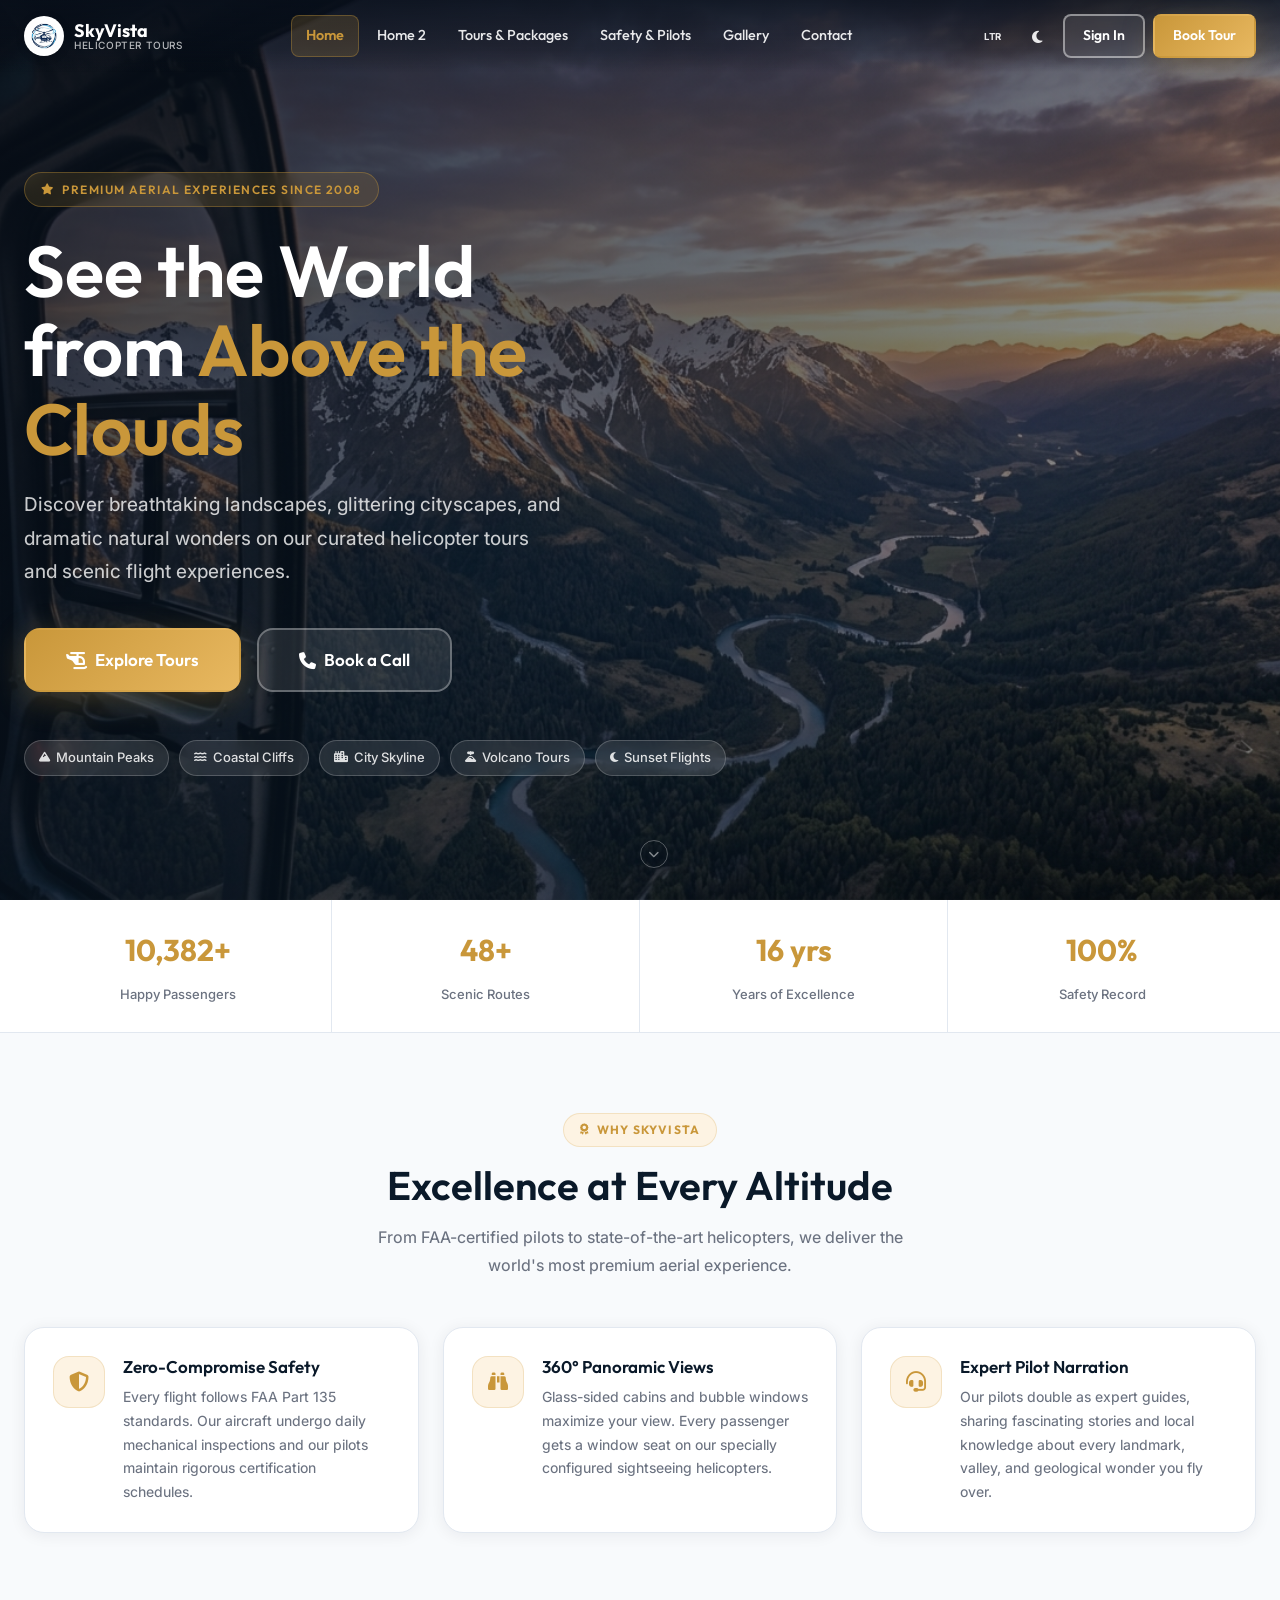
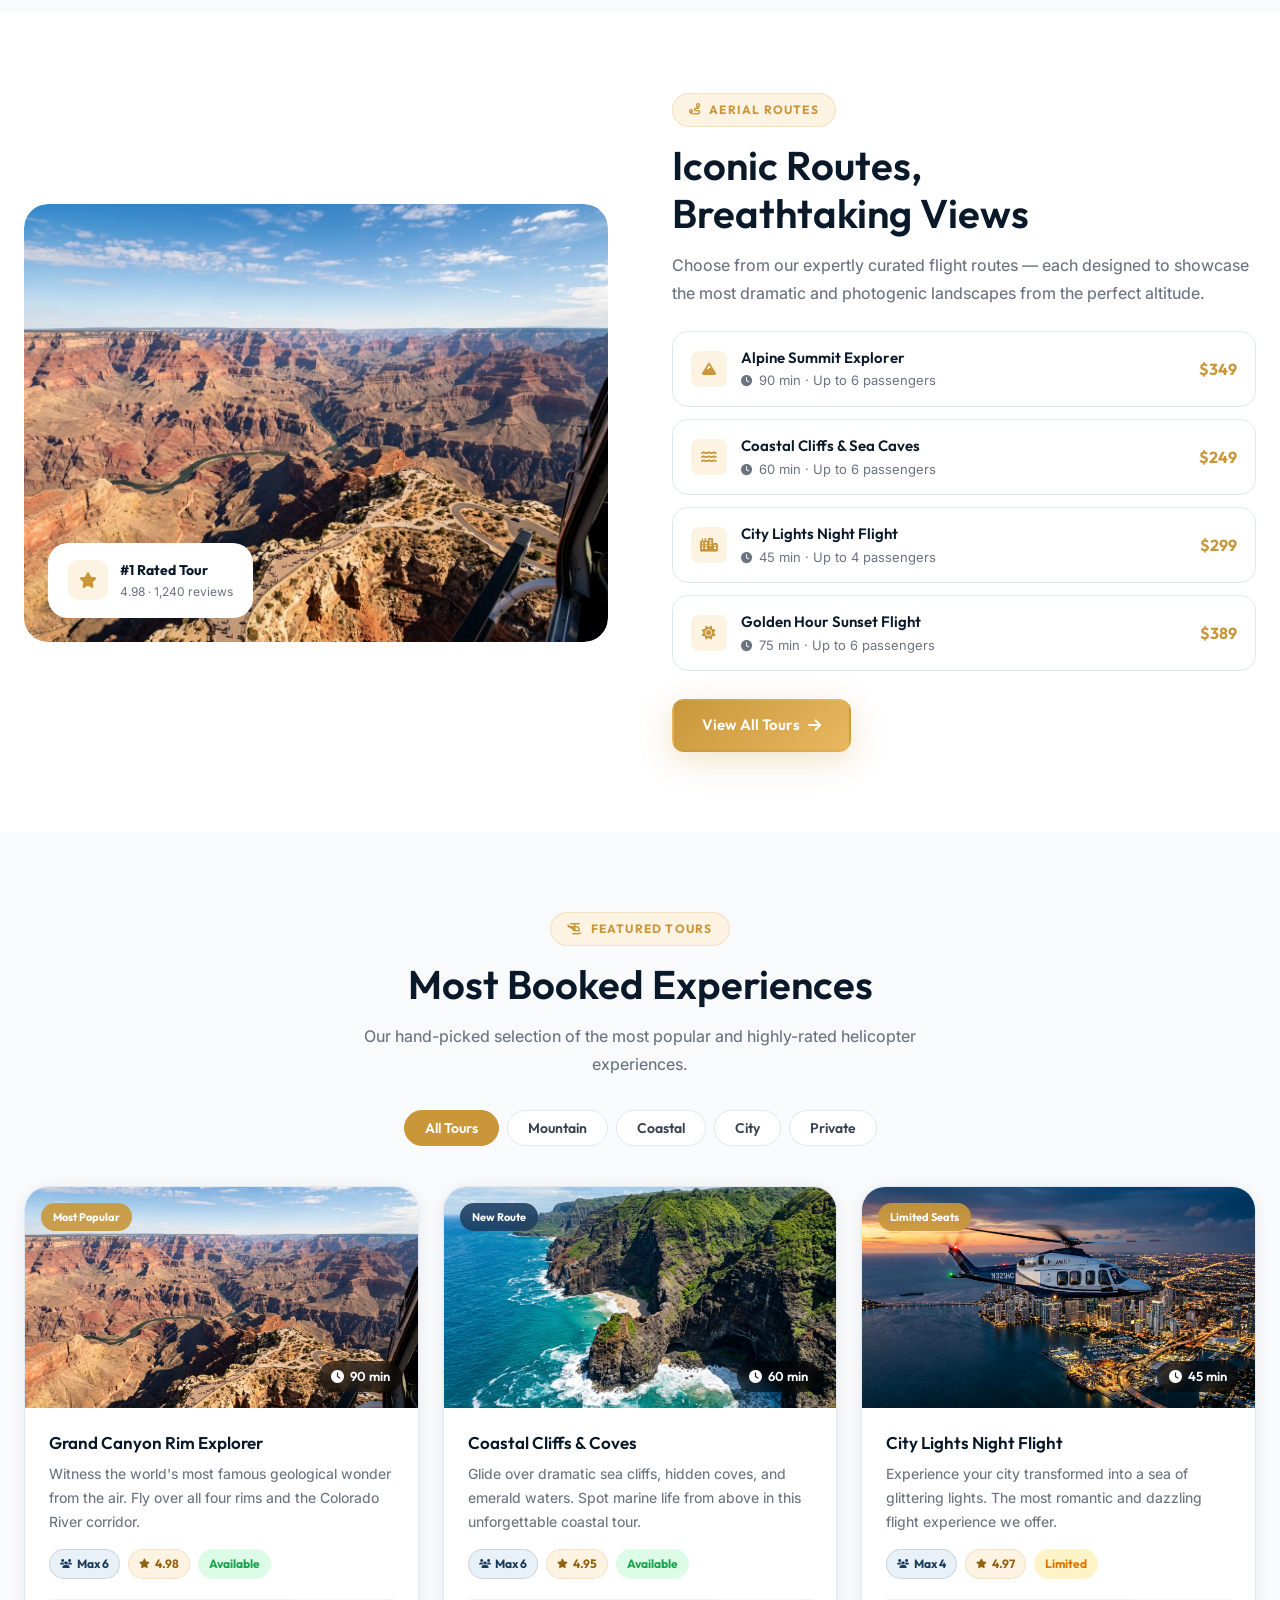
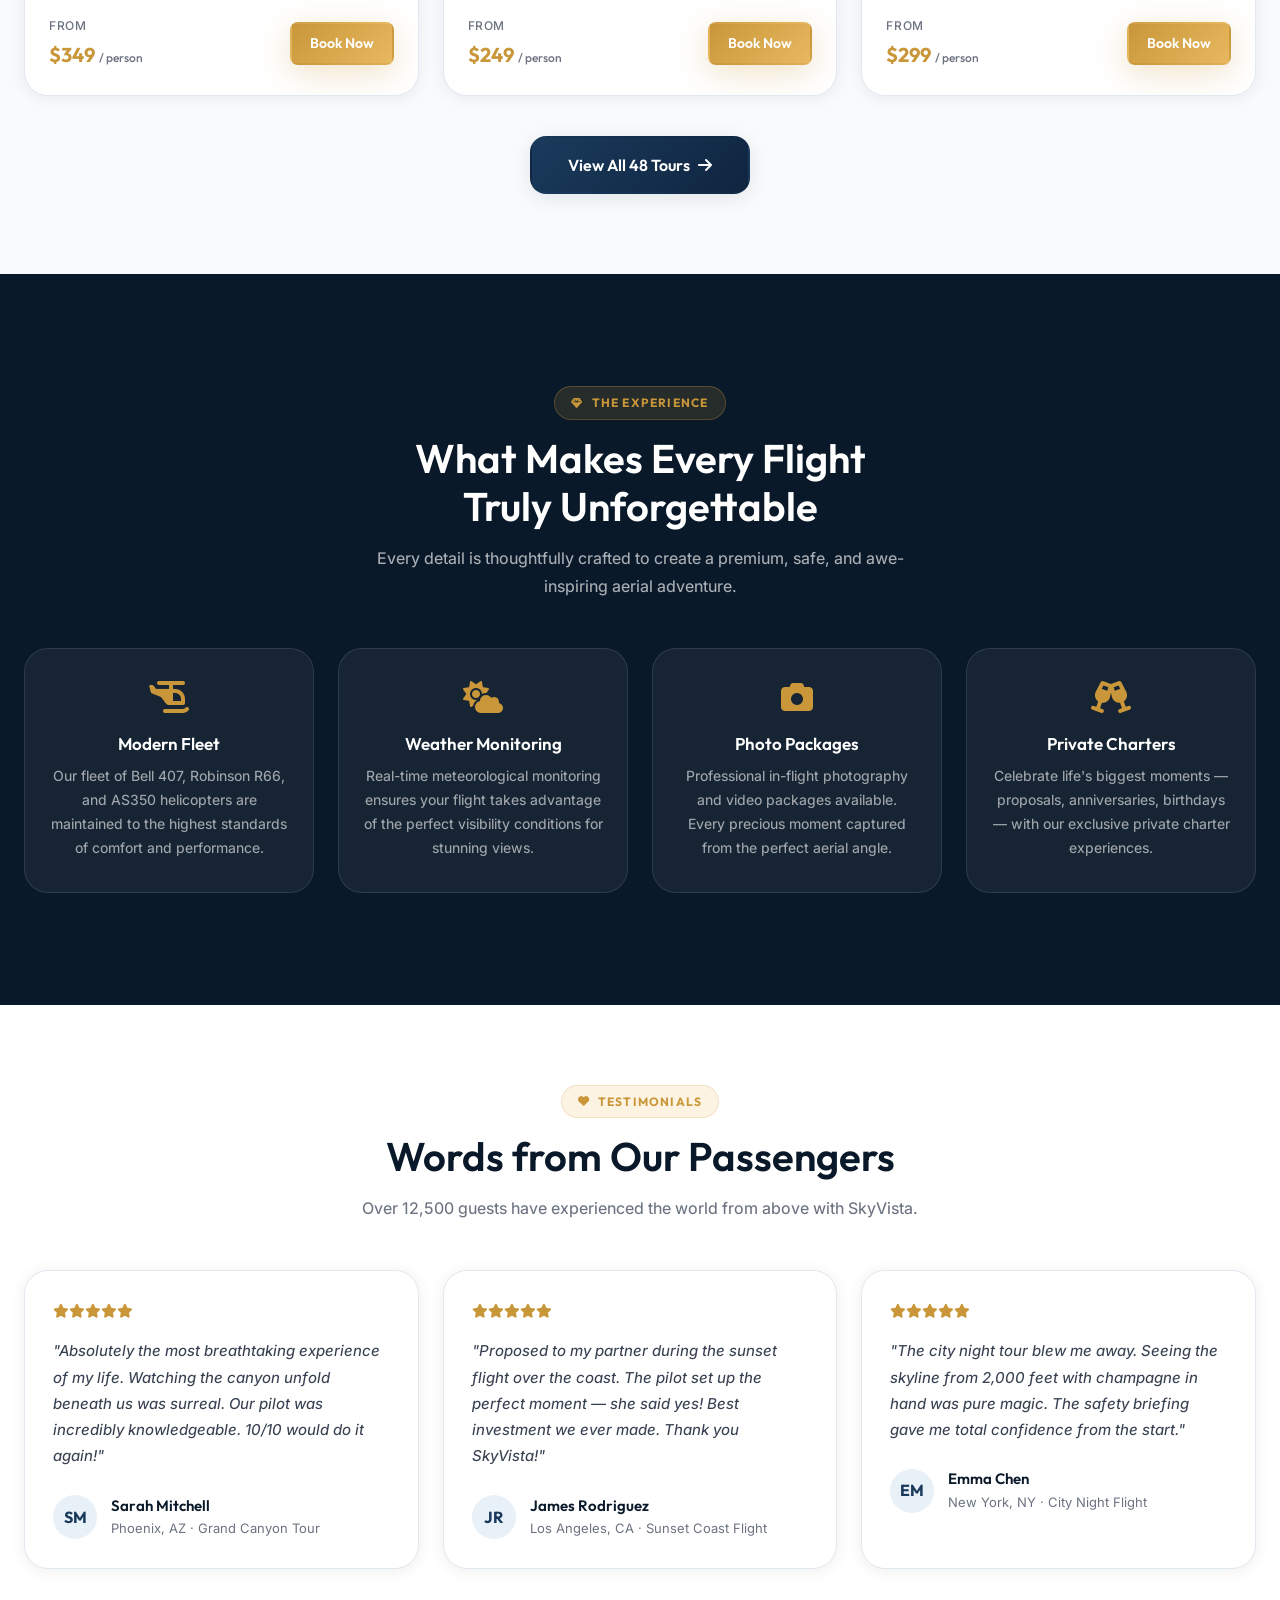
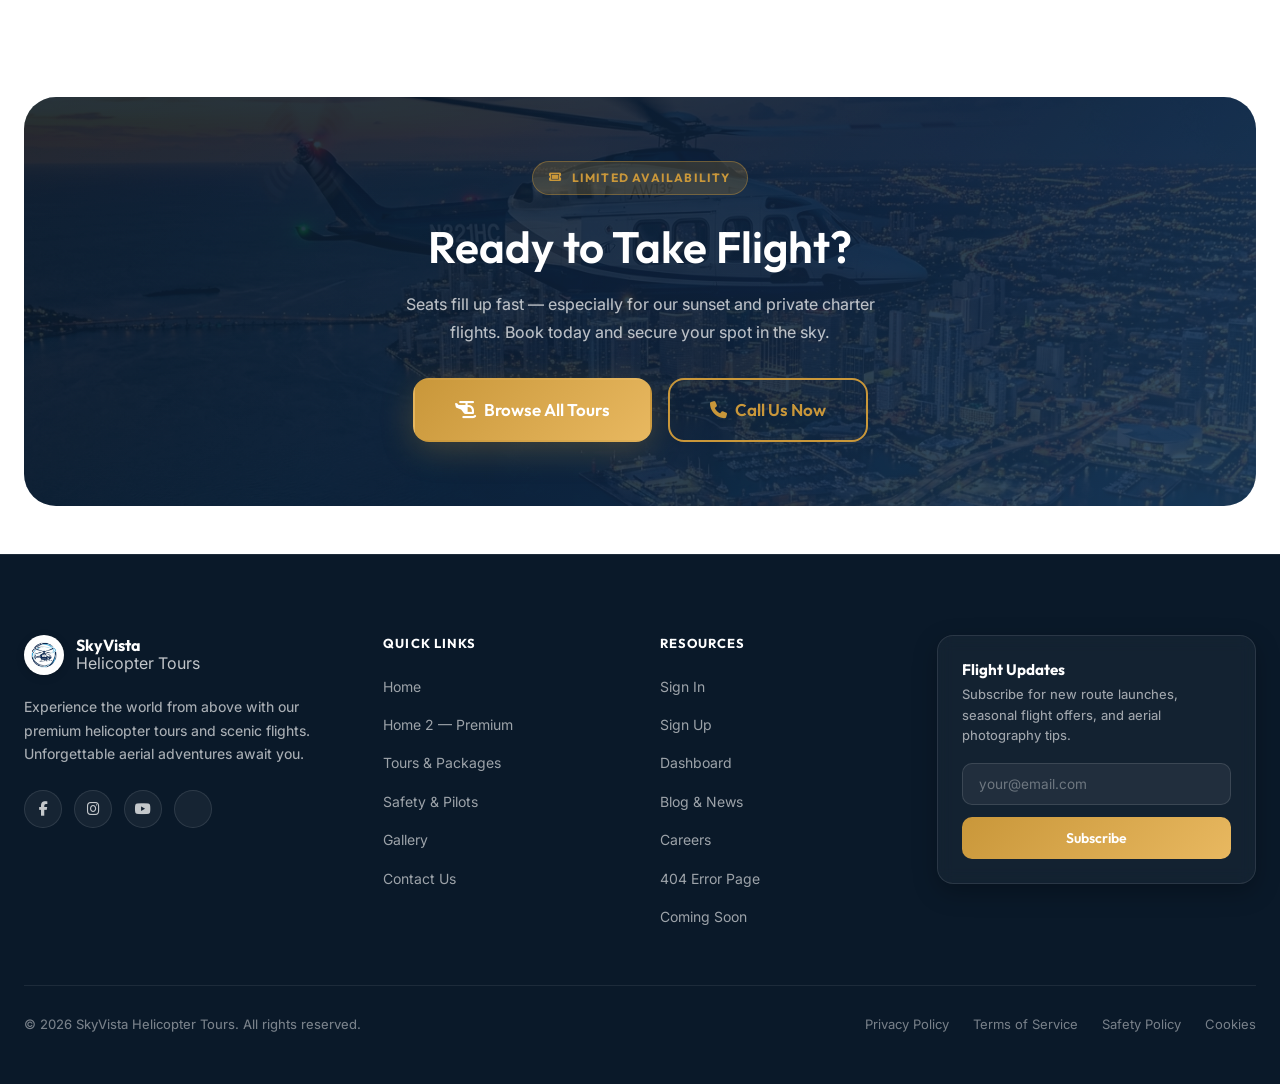
==== index.html @ 35e26dfd "first commit" ====
<!DOCTYPE html>
<html lang="en" id="root-html">
<head>
    <meta charset="UTF-8">
    <meta name="viewport" content="width=device-width, initial-scale=1.0">
    <meta name="description" content="SkyVista — Premium helicopter tours & scenic flights. Discover breathtaking aerial views of mountains, coastlines, cities, and more. Book your unforgettable flight today.">
    <title>SkyVista | Helicopter Tours & Scenic Flights</title>
    <link rel="icon" type="image/svg+xml" href="favicon.svg">
    <link rel="stylesheet" href="https://cdnjs.cloudflare.com/ajax/libs/font-awesome/6.5.1/css/all.min.css">
    <link rel="stylesheet" href="style.css">
    <style>
        /* ── INDEX-SPECIFIC STYLES ── */
        /* Hero */
        .hero-home {
            min-height: 100vh;
            position: relative;
            display: flex;
            align-items: center;
            overflow: hidden;
            padding: calc(var(--navbar-height) + 1.5rem) 0 3rem;
            box-sizing: border-box;
        }
        .hero-home .hero-bg {
            position: absolute; inset: 0;
            width: 100%; height: 100%;
            object-fit: cover; object-position: center;
        }
        .hero-home .hero-overlay {
            position: absolute; inset: 0;
            background: linear-gradient(125deg, rgba(8,15,26,0.82) 0%, rgba(10,25,41,0.6) 50%, rgba(8,15,26,0.35) 100%);
        }
        .hero-home-content {
            position: relative; z-index: 2;
            padding: 0 1.5rem;
            width: 100%;
            max-width: var(--container-max);
            margin: 0 auto;
        }
        .hero-badge {
            display: inline-flex; align-items: center; gap: 0.5rem;
            font-family: var(--font-heading); font-size: 0.75rem; font-weight: 600;
            text-transform: uppercase; letter-spacing: 0.12em;
            color: var(--secondary); padding: 0.4rem 1rem;
            background: rgba(201,151,58,0.15);
            border: 1px solid rgba(201,151,58,0.35);
            border-radius: var(--radius-full); margin-bottom: 1.5rem;
            backdrop-filter: blur(8px);
            animation: fadeInUp 0.7s ease both;
        }
        .hero-title {
            font-family: var(--font-heading); font-weight: 600;
            font-size: clamp(2.5rem, 6vw, 4.5rem);
            color: #fff; line-height: 1.1; margin-bottom: 1.25rem;
            max-width: 700px;
            animation: fadeInUp 0.7s 0.15s ease both;
        }
        .hero-title span { color: var(--secondary); }
        .hero-subtitle {
            font-size: clamp(1rem, 2vw, 1.1875rem);
            color: rgba(255,255,255,0.78); max-width: 540px;
            line-height: 1.75; margin-bottom: 2.5rem; font-weight: 450;
            animation: fadeInUp 0.7s 0.28s ease both;
        }
        .hero-ctas {
            display: flex; gap: 1rem; flex-wrap: wrap; margin-bottom: 3rem;
            animation: fadeInUp 0.7s 0.4s ease both;
        }
        .hero-routes {
            display: flex; flex-wrap: wrap; gap: 0.625rem;
            animation: fadeInUp 0.7s 0.52s ease both;
        }
        .hero-route-chip {
            display: inline-flex; align-items: center; gap: 0.375rem;
            font-size: 0.8125rem; font-weight: 500; padding: 0.375rem 0.875rem;
            border-radius: var(--radius-full);
            background: rgba(255,255,255,0.1);
            border: 1px solid rgba(255,255,255,0.2);
            color: rgba(255,255,255,0.85);
            backdrop-filter: blur(8px);
            transition: var(--transition-fast);
        }
        .hero-route-chip:hover { background: rgba(201,151,58,0.25); border-color: var(--secondary); color: #fff; }
        .hero-scroll-hint {
            position: absolute; bottom: 2rem; left: 50%;
            transform: translateX(-50%); z-index: 2;
            display: flex; flex-direction: column; align-items: center; gap: 0.5rem;
            color: rgba(255,255,255,0.5); font-size: 0.75rem; letter-spacing: 0.08em;
            text-transform: uppercase; animation: fadeInUp 1s 1s ease both;
        }
        .scroll-arrow {
            width: 28px; height: 28px; border: 1.5px solid rgba(255,255,255,0.3);
            border-radius: 50%; display: flex; align-items: center; justify-content: center;
            font-size: 0.6875rem; animation: float 2.5s ease-in-out infinite;
        }

        /* Stats strip below hero */
        .stats-strip {
            background: var(--bg-card); border-bottom: 1px solid var(--border-default);
            box-shadow: var(--shadow-md);
        }
        .stats-strip-inner {
            display: grid; grid-template-columns: repeat(4, 1fr);
            max-width: var(--container-max); margin: 0 auto; padding: 0 1.5rem;
        }
        .stat-strip-item {
            padding: 1.625rem 1.5rem; text-align: center;
            border-right: 1px solid var(--border-default);
        }
        .stat-strip-item:last-child { border-right: none; }
        .stat-strip-val {
            font-family: var(--font-heading); font-size: 1.875rem; font-weight: 700;
            color: var(--secondary); display: block; margin-bottom: 0.25rem;
        }
        .stat-strip-lbl { font-size: 0.8125rem; color: var(--text-muted); font-weight: 500; }

        /* Feature strip */
        .features-strip {
            display: grid; grid-template-columns: repeat(3, 1fr);
            gap: 1.5rem; margin-top: 2rem;
        }
        .feature-strip-card {
            background: var(--bg-card); border: 1px solid var(--border-default);
            border-radius: var(--radius-xl); padding: 1.75rem;
            display: flex; gap: 1.125rem; align-items: flex-start;
            transition: var(--transition-smooth); box-shadow: var(--shadow-card);
        }
        .feature-strip-card:hover { box-shadow: var(--shadow-card-hover); transform: translateY(-3px); border-color: transparent; }

        /* Routes highlight section (split layout) */
        .route-highlight {
            display: grid; grid-template-columns: 1fr 1fr; gap: 4rem; align-items: center;
        }
        .route-highlight-img {
            position: relative; border-radius: var(--radius-2xl); overflow: hidden;
        }
        .route-highlight-img img {
            width: 100%; aspect-ratio: 4/3; object-fit: cover;
            border-radius: var(--radius-2xl);
        }
        .route-highlight-badge {
            position: absolute; bottom: 1.5rem; left: 1.5rem;
            background: var(--bg-card); border-radius: var(--radius-xl);
            padding: 1rem 1.25rem; box-shadow: var(--shadow-lg);
            display: flex; align-items: center; gap: 0.75rem;
        }
        .route-list { display: flex; flex-direction: column; gap: 0.75rem; margin-top: 1.5rem; }
        .route-item {
            display: flex; align-items: center; gap: 0.875rem;
            padding: 0.875rem 1.125rem; border-radius: var(--radius-lg);
            background: var(--bg-card); border: 1px solid var(--border-default);
            transition: var(--transition-fast); cursor: pointer;
        }
        .route-item:hover { border-color: var(--secondary); background: var(--secondary-light); }
        .dark .route-item:hover { background: rgba(232,184,96,0.08); }
        .route-item-icon {
            width: 36px; height: 36px; border-radius: var(--radius-sm);
            background: var(--secondary-light); color: var(--secondary);
            display: flex; align-items: center; justify-content: center; font-size: 0.875rem;
            flex-shrink: 0;
        }
        .dark .route-item-icon { background: rgba(232,184,96,0.12); }
        .route-item-info { flex: 1; }
        .route-item-name { font-family: var(--font-heading); font-size: 0.9375rem; font-weight: 600; color: var(--text-heading); }
        .route-item-dur { font-size: 0.8125rem; color: var(--text-muted); }
        .route-item-price { font-family: var(--font-heading); font-weight: 700; color: var(--secondary); font-size: 1rem; }

        /* Experience section (dark bg) */
        .section-dark {
            background: var(--primary-dark); color: #fff;
        }
        .dark .section-dark { background: #050C16; }
        .experience-grid {
            display: grid; grid-template-columns: repeat(4, 1fr); gap: 1.5rem; margin-top: 3rem;
        }
        .exp-card {
            background: rgba(255,255,255,0.05); border: 1px solid rgba(255,255,255,0.1);
            border-radius: var(--radius-2xl); padding: 2rem 1.5rem; text-align: center;
            transition: var(--transition-smooth);
        }
        .exp-card:hover { background: rgba(201,151,58,0.12); border-color: rgba(201,151,58,0.3); transform: translateY(-4px); }
        .exp-icon { font-size: 2rem; color: var(--secondary); margin-bottom: 1.25rem; display: block; }
        .exp-title { font-family: var(--font-heading); font-size: 1.0625rem; font-weight: 600; color: #fff; margin-bottom: 0.625rem; }
        .exp-text { font-size: 0.875rem; color: rgba(255,255,255,0.6); line-height: 1.7; }

        /* Testimonial section */
        .testimonial-grid { display: grid; grid-template-columns: repeat(3, 1fr); gap: 1.5rem; }
        .testimonial-card {
            background: var(--bg-card); border: 1px solid var(--border-default);
            border-radius: var(--radius-2xl); padding: 1.75rem;
            box-shadow: var(--shadow-card); transition: var(--transition-smooth);
        }
        .testimonial-card:hover { box-shadow: var(--shadow-card-hover); transform: translateY(-3px); }
        .testimonial-stars { color: var(--secondary); font-size: 0.875rem; margin-bottom: 1rem; }
        .testimonial-text {
            font-size: 0.9375rem; color: var(--text-body); line-height: 1.75;
            margin-bottom: 1.5rem; font-style: italic;
        }
        .testimonial-author { display: flex; align-items: center; gap: 0.875rem; }
        .testimonial-avatar {
            width: 44px; height: 44px; border-radius: 50%; object-fit: cover;
            background: var(--primary-light); flex-shrink: 0;
            display: flex; align-items: center; justify-content: center;
            font-family: var(--font-heading); font-size: 1rem; font-weight: 700; color: var(--primary);
        }
        .testimonial-name { font-family: var(--font-heading); font-size: 0.9375rem; font-weight: 600; color: var(--text-heading); }
        .testimonial-loc { font-size: 0.8125rem; color: var(--text-muted); }

        /* CTA Banner */
        .cta-banner {
            background: linear-gradient(135deg, var(--primary-dark) 0%, #0F2540 60%, #1A3A5C 100%);
            border-radius: var(--radius-3xl); padding: 4rem 3rem;
            text-align: center; position: relative; overflow: hidden;
        }
        .cta-banner::before {
            content: '';
            position: absolute; inset: 0;
            background: url("assets/images/helicopter-city.jpg") center/cover no-repeat;
            opacity: 0.12;
        }
        .cta-banner-content { position: relative; z-index: 1; }
        .cta-banner h2 { font-family: var(--font-heading); font-size: clamp(1.75rem, 4vw, 2.75rem); font-weight: 600; color: #fff; margin-bottom: 1rem; }
        .cta-banner p { color: rgba(255,255,255,0.7); font-size: 1rem; max-width: 520px; margin: 0 auto 2rem; line-height: 1.75; }
        .cta-banner-btns { display: flex; gap: 1rem; justify-content: center; flex-wrap: wrap; }

        /* Filter tabs */
        .filter-tabs { display: flex; gap: 0.5rem; flex-wrap: wrap; justify-content: center; margin-bottom: 2.5rem; }
        .filter-tab {
            font-family: var(--font-heading); font-size: 0.875rem; font-weight: 600;
            padding: 0.5rem 1.25rem; border-radius: var(--radius-full);
            border: 1.5px solid var(--border-default); background: var(--bg-card);
            color: var(--text-body); cursor: pointer; transition: var(--transition-fast);
        }
        .filter-tab:hover { border-color: var(--secondary); color: var(--secondary); }
        .filter-tab.active { background: var(--secondary); border-color: var(--secondary); color: #fff; }

        /* Responsive */
        @media (max-width: 1024px) {
            .route-highlight { grid-template-columns: 1fr; gap: 2.5rem; }
            .features-strip { grid-template-columns: 1fr; }
            .experience-grid { grid-template-columns: repeat(2, 1fr); }
            .testimonial-grid { grid-template-columns: 1fr; }
            .stats-strip-inner { grid-template-columns: repeat(2, 1fr); }
            .stat-strip-item:nth-child(2) { border-right: none; }
        }
        @media (max-width: 768px) {
            .hero-ctas { flex-direction: column; align-items: flex-start; }
            .stats-strip-inner { grid-template-columns: repeat(2, 1fr); }
            .experience-grid { grid-template-columns: 1fr 1fr; }
            .cta-banner { padding: 2.5rem 1.5rem; border-radius: var(--radius-2xl); }
            .features-strip { grid-template-columns: 1fr; }
        }
        @media (max-width: 480px) {
            .stats-strip-inner { grid-template-columns: 1fr 1fr; }
            .experience-grid { grid-template-columns: 1fr; }
            .hero-routes { display: none; }
        }
    </style>
</head>
<body>

<!-- NAV -->
<div id="main-nav"></div>

<!-- ════════════════════════════════════════════
     HERO SECTION
════════════════════════════════════════════ -->
<section class="hero-home">
    <img src="assets/images/hero-aerial.jpg" alt="Aerial mountain view from helicopter" class="hero-bg">
    <div class="hero-overlay"></div>
    <div class="hero-home-content">
        <span class="hero-badge">
            <i class="fas fa-star" style="font-size:0.6875rem;"></i>
            Premium Aerial Experiences Since 2008
        </span>
        <h1 class="hero-title">
            See the World<br>from <span>Above the Clouds</span>
        </h1>
        <p class="hero-subtitle">
            Discover breathtaking landscapes, glittering cityscapes, and dramatic natural wonders on our curated helicopter tours and scenic flight experiences.
        </p>
        <div class="hero-ctas">
            <a href="tours.html" class="btn btn-primary btn-xl">
                <i class="fas fa-helicopter"></i> Explore Tours
            </a>
            <a href="contact.html" class="btn btn-ghost btn-xl">
                <i class="fas fa-phone"></i> Book a Call
            </a>
        </div>
        <div class="hero-routes">
            <a href="tours.html" class="hero-route-chip"><i class="fas fa-mountain" style="font-size:0.7rem;"></i> Mountain Peaks</a>
            <a href="tours.html" class="hero-route-chip"><i class="fas fa-water" style="font-size:0.7rem;"></i> Coastal Cliffs</a>
            <a href="tours.html" class="hero-route-chip"><i class="fas fa-city" style="font-size:0.7rem;"></i> City Skyline</a>
            <a href="tours.html" class="hero-route-chip"><i class="fas fa-volcano" style="font-size:0.7rem;"></i> Volcano Tours</a>
            <a href="tours.html" class="hero-route-chip"><i class="fas fa-moon" style="font-size:0.7rem;"></i> Sunset Flights</a>
        </div>
    </div>
    <div class="hero-scroll-hint">
        <div class="scroll-arrow"><i class="fas fa-chevron-down"></i></div>
    </div>
</section>

<!-- ════════════════════════════════════════════
     STATS STRIP
════════════════════════════════════════════ -->
<div class="stats-strip">
    <div class="stats-strip-inner">
        <div class="stat-strip-item">
            <span class="stat-strip-val" data-count="12500" data-suffix="+">0</span>
            <span class="stat-strip-lbl">Happy Passengers</span>
        </div>
        <div class="stat-strip-item">
            <span class="stat-strip-val" data-count="48" data-suffix="+">0</span>
            <span class="stat-strip-lbl">Scenic Routes</span>
        </div>
        <div class="stat-strip-item">
            <span class="stat-strip-val" data-count="16" data-suffix=" yrs">0</span>
            <span class="stat-strip-lbl">Years of Excellence</span>
        </div>
        <div class="stat-strip-item">
            <span class="stat-strip-val" data-count="100" data-suffix="%" data-prefix="">0</span>
            <span class="stat-strip-lbl">Safety Record</span>
        </div>
    </div>
</div>

<!-- ════════════════════════════════════════════
     WHY CHOOSE US
════════════════════════════════════════════ -->
<section class="section" style="background:var(--bg-surface);">
    <div class="container">
        <div class="text-center animate-on-scroll">
            <span class="section-tag"><i class="fas fa-award" style="font-size:0.7rem;"></i> Why SkyVista</span>
            <h2 class="section-title">Excellence at Every Altitude</h2>
            <p class="section-subtitle">From FAA-certified pilots to state-of-the-art helicopters, we deliver the world's most premium aerial experience.</p>
        </div>
        <div class="features-strip" style="margin-top:3rem;">
            <div class="feature-strip-card animate-on-scroll delay-1">
                <div class="feature-icon-wrap">
                    <i class="fas fa-shield-halved"></i>
                </div>
                <div>
                    <h3 style="font-family:var(--font-heading);font-size:1.0625rem;font-weight:600;color:var(--text-heading);margin-bottom:0.5rem;">Zero-Compromise Safety</h3>
                    <p style="font-size:0.875rem;color:var(--text-muted);line-height:1.7;">Every flight follows FAA Part 135 standards. Our aircraft undergo daily mechanical inspections and our pilots maintain rigorous certification schedules.</p>
                </div>
            </div>
            <div class="feature-strip-card animate-on-scroll delay-2">
                <div class="feature-icon-wrap">
                    <i class="fas fa-binoculars"></i>
                </div>
                <div>
                    <h3 style="font-family:var(--font-heading);font-size:1.0625rem;font-weight:600;color:var(--text-heading);margin-bottom:0.5rem;">360° Panoramic Views</h3>
                    <p style="font-size:0.875rem;color:var(--text-muted);line-height:1.7;">Glass-sided cabins and bubble windows maximize your view. Every passenger gets a window seat on our specially configured sightseeing helicopters.</p>
                </div>
            </div>
            <div class="feature-strip-card animate-on-scroll delay-3">
                <div class="feature-icon-wrap">
                    <i class="fas fa-headset"></i>
                </div>
                <div>
                    <h3 style="font-family:var(--font-heading);font-size:1.0625rem;font-weight:600;color:var(--text-heading);margin-bottom:0.5rem;">Expert Pilot Narration</h3>
                    <p style="font-size:0.875rem;color:var(--text-muted);line-height:1.7;">Our pilots double as expert guides, sharing fascinating stories and local knowledge about every landmark, valley, and geological wonder you fly over.</p>
                </div>
            </div>
        </div>
    </div>
</section>

<!-- ════════════════════════════════════════════
     AERIAL ROUTE HIGHLIGHTS
════════════════════════════════════════════ -->
<section class="section">
    <div class="container">
        <div class="route-highlight">
            <div class="route-highlight-img animate-on-scroll">
                <img src="assets/images/tour-canyon.jpg" alt="Grand Canyon aerial helicopter tour">
                <div class="route-highlight-badge">
                    <div style="width:40px;height:40px;border-radius:10px;background:var(--secondary-light);display:flex;align-items:center;justify-content:center;color:var(--secondary);font-size:1rem;flex-shrink:0;">
                        <i class="fas fa-star"></i>
                    </div>
                    <div>
                        <div style="font-family:var(--font-heading);font-size:0.875rem;font-weight:700;color:var(--text-heading);">#1 Rated Tour</div>
                        <div style="font-size:0.75rem;color:var(--text-muted);">4.98 · 1,240 reviews</div>
                    </div>
                </div>
            </div>
            <div class="animate-on-scroll delay-2">
                <span class="section-tag"><i class="fas fa-route" style="font-size:0.7rem;"></i> Aerial Routes</span>
                <h2 class="section-title">Iconic Routes,<br>Breathtaking Views</h2>
                <p style="font-size:1rem;color:var(--text-muted);line-height:1.75;margin-bottom:1.5rem;">Choose from our expertly curated flight routes — each designed to showcase the most dramatic and photogenic landscapes from the perfect altitude.</p>
                <div class="route-list">
                    <div class="route-item">
                        <div class="route-item-icon"><i class="fas fa-mountain"></i></div>
                        <div class="route-item-info">
                            <div class="route-item-name">Alpine Summit Explorer</div>
                            <div class="route-item-dur"><i class="fas fa-clock" style="font-size:0.7rem;margin-right:3px;"></i> 90 min · Up to 6 passengers</div>
                        </div>
                        <div class="route-item-price">$349</div>
                    </div>
                    <div class="route-item">
                        <div class="route-item-icon"><i class="fas fa-water"></i></div>
                        <div class="route-item-info">
                            <div class="route-item-name">Coastal Cliffs & Sea Caves</div>
                            <div class="route-item-dur"><i class="fas fa-clock" style="font-size:0.7rem;margin-right:3px;"></i> 60 min · Up to 6 passengers</div>
                        </div>
                        <div class="route-item-price">$249</div>
                    </div>
                    <div class="route-item">
                        <div class="route-item-icon"><i class="fas fa-city"></i></div>
                        <div class="route-item-info">
                            <div class="route-item-name">City Lights Night Flight</div>
                            <div class="route-item-dur"><i class="fas fa-clock" style="font-size:0.7rem;margin-right:3px;"></i> 45 min · Up to 4 passengers</div>
                        </div>
                        <div class="route-item-price">$299</div>
                    </div>
                    <div class="route-item">
                        <div class="route-item-icon"><i class="fas fa-sun"></i></div>
                        <div class="route-item-info">
                            <div class="route-item-name">Golden Hour Sunset Flight</div>
                            <div class="route-item-dur"><i class="fas fa-clock" style="font-size:0.7rem;margin-right:3px;"></i> 75 min · Up to 6 passengers</div>
                        </div>
                        <div class="route-item-price">$389</div>
                    </div>
                </div>
                <a href="tours.html" class="btn btn-primary" style="margin-top:1.75rem;">
                    View All Tours <i class="fas fa-arrow-right"></i>
                </a>
            </div>
        </div>
    </div>
</section>

<!-- ════════════════════════════════════════════
     FEATURED TOURS
════════════════════════════════════════════ -->
<section class="section" style="background:var(--bg-surface);">
    <div class="container">
        <div class="text-center animate-on-scroll">
            <span class="section-tag"><i class="fas fa-helicopter" style="font-size:0.7rem;"></i> Featured Tours</span>
            <h2 class="section-title">Most Booked Experiences</h2>
            <p class="section-subtitle">Our hand-picked selection of the most popular and highly-rated helicopter experiences.</p>
        </div>
        <div class="filter-tabs" style="margin-top:2rem;">
            <button class="filter-tab active" data-filter="all" onclick="switchFilter('all')">All Tours</button>
            <button class="filter-tab" data-filter="mountain" onclick="switchFilter('mountain')">Mountain</button>
            <button class="filter-tab" data-filter="coastal" onclick="switchFilter('coastal')">Coastal</button>
            <button class="filter-tab" data-filter="city" onclick="switchFilter('city')">City</button>
            <button class="filter-tab" data-filter="private" onclick="switchFilter('private')">Private</button>
        </div>
        <div class="grid-3">
            <div class="tour-card filterable-card animate-on-scroll delay-1" data-category="mountain">
                <div class="tour-card-img-wrap">
                    <img src="assets/images/tour-canyon.jpg" alt="Grand Canyon Tour" class="tour-card-img">
                    <span class="tour-card-badge tour-card-badge-popular">Most Popular</span>
                    <span class="tour-card-duration"><i class="fas fa-clock"></i> 90 min</span>
                </div>
                <div class="tour-card-body">
                    <h3 class="tour-card-title">Grand Canyon Rim Explorer</h3>
                    <p class="tour-card-desc">Witness the world's most famous geological wonder from the air. Fly over all four rims and the Colorado River corridor.</p>
                    <div style="display:flex;flex-wrap:wrap;gap:0.5rem;margin-bottom:1.25rem;">
                        <span class="badge badge-primary"><i class="fas fa-users" style="font-size:0.6rem;"></i> Max 6</span>
                        <span class="badge badge-gold"><i class="fas fa-star" style="font-size:0.6rem;"></i> 4.98</span>
                        <span class="badge badge-success">Available</span>
                    </div>
                    <div class="tour-card-meta">
                        <div class="tour-price">
                            <span class="tour-price-from">From</span>
                            <span class="tour-price-value">$349 <span class="tour-price-per">/ person</span></span>
                        </div>
                        <a href="tours.html" class="btn btn-primary btn-sm">Book Now</a>
                    </div>
                </div>
            </div>

            <div class="tour-card filterable-card animate-on-scroll delay-2" data-category="coastal">
                <div class="tour-card-img-wrap">
                    <img src="assets/images/tour-coastal.jpg" alt="Coastal Cliffs Tour" class="tour-card-img">
                    <span class="tour-card-badge" style="background:rgba(26,58,92,0.85);color:#fff;backdrop-filter:blur(8px);">New Route</span>
                    <span class="tour-card-duration"><i class="fas fa-clock"></i> 60 min</span>
                </div>
                <div class="tour-card-body">
                    <h3 class="tour-card-title">Coastal Cliffs & Coves</h3>
                    <p class="tour-card-desc">Glide over dramatic sea cliffs, hidden coves, and emerald waters. Spot marine life from above in this unforgettable coastal tour.</p>
                    <div style="display:flex;flex-wrap:wrap;gap:0.5rem;margin-bottom:1.25rem;">
                        <span class="badge badge-primary"><i class="fas fa-users" style="font-size:0.6rem;"></i> Max 6</span>
                        <span class="badge badge-gold"><i class="fas fa-star" style="font-size:0.6rem;"></i> 4.95</span>
                        <span class="badge badge-success">Available</span>
                    </div>
                    <div class="tour-card-meta">
                        <div class="tour-price">
                            <span class="tour-price-from">From</span>
                            <span class="tour-price-value">$249 <span class="tour-price-per">/ person</span></span>
                        </div>
                        <a href="tours.html" class="btn btn-primary btn-sm">Book Now</a>
                    </div>
                </div>
            </div>

            <div class="tour-card filterable-card animate-on-scroll delay-3" data-category="city">
                <div class="tour-card-img-wrap">
                    <img src="assets/images/helicopter-city.jpg" alt="City Night Flight" class="tour-card-img">
                    <span class="tour-card-badge" style="background:rgba(201,151,58,0.9);color:#fff;">Limited Seats</span>
                    <span class="tour-card-duration"><i class="fas fa-clock"></i> 45 min</span>
                </div>
                <div class="tour-card-body">
                    <h3 class="tour-card-title">City Lights Night Flight</h3>
                    <p class="tour-card-desc">Experience your city transformed into a sea of glittering lights. The most romantic and dazzling flight experience we offer.</p>
                    <div style="display:flex;flex-wrap:wrap;gap:0.5rem;margin-bottom:1.25rem;">
                        <span class="badge badge-primary"><i class="fas fa-users" style="font-size:0.6rem;"></i> Max 4</span>
                        <span class="badge badge-gold"><i class="fas fa-star" style="font-size:0.6rem;"></i> 4.97</span>
                        <span class="badge badge-warning">Limited</span>
                    </div>
                    <div class="tour-card-meta">
                        <div class="tour-price">
                            <span class="tour-price-from">From</span>
                            <span class="tour-price-value">$299 <span class="tour-price-per">/ person</span></span>
                        </div>
                        <a href="tours.html" class="btn btn-primary btn-sm">Book Now</a>
                    </div>
                </div>
            </div>
        </div>
        <div style="text-align:center;margin-top:2.5rem;">
            <a href="tours.html" class="btn btn-secondary btn-lg">View All 48 Tours <i class="fas fa-arrow-right"></i></a>
        </div>
    </div>
</section>

<!-- ════════════════════════════════════════════
     EXPERIENCE SECTION (Dark)
════════════════════════════════════════════ -->
<section class="section-lg section-dark">
    <div class="container">
        <div class="text-center animate-on-scroll">
            <span class="section-tag" style="background:rgba(201,151,58,0.15);border-color:rgba(201,151,58,0.3);"><i class="fas fa-gem" style="font-size:0.7rem;"></i> The Experience</span>
            <h2 class="section-title" style="color:#fff;">What Makes Every Flight<br>Truly Unforgettable</h2>
            <p class="section-subtitle" style="color:rgba(255,255,255,0.65);margin:0 auto;">Every detail is thoughtfully crafted to create a premium, safe, and awe-inspiring aerial adventure.</p>
        </div>
        <div class="experience-grid">
            <div class="exp-card animate-on-scroll delay-1">
                <i class="fas fa-helicopter exp-icon"></i>
                <h3 class="exp-title">Modern Fleet</h3>
                <p class="exp-text">Our fleet of Bell 407, Robinson R66, and AS350 helicopters are maintained to the highest standards of comfort and performance.</p>
            </div>
            <div class="exp-card animate-on-scroll delay-2">
                <i class="fas fa-cloud-sun exp-icon"></i>
                <h3 class="exp-title">Weather Monitoring</h3>
                <p class="exp-text">Real-time meteorological monitoring ensures your flight takes advantage of the perfect visibility conditions for stunning views.</p>
            </div>
            <div class="exp-card animate-on-scroll delay-3">
                <i class="fas fa-camera exp-icon"></i>
                <h3 class="exp-title">Photo Packages</h3>
                <p class="exp-text">Professional in-flight photography and video packages available. Every precious moment captured from the perfect aerial angle.</p>
            </div>
            <div class="exp-card animate-on-scroll delay-4">
                <i class="fas fa-glass-cheers exp-icon"></i>
                <h3 class="exp-title">Private Charters</h3>
                <p class="exp-text">Celebrate life's biggest moments — proposals, anniversaries, birthdays — with our exclusive private charter experiences.</p>
            </div>
        </div>
    </div>
</section>

<!-- ════════════════════════════════════════════
     TESTIMONIALS
════════════════════════════════════════════ -->
<section class="section">
    <div class="container">
        <div class="text-center animate-on-scroll">
            <span class="section-tag"><i class="fas fa-heart" style="font-size:0.7rem;"></i> Testimonials</span>
            <h2 class="section-title">Words from Our Passengers</h2>
            <p class="section-subtitle">Over 12,500 guests have experienced the world from above with SkyVista.</p>
        </div>
        <div class="testimonial-grid" style="margin-top:3rem;">
            <div class="testimonial-card animate-on-scroll delay-1">
                <div class="testimonial-stars"><i class="fas fa-star"></i><i class="fas fa-star"></i><i class="fas fa-star"></i><i class="fas fa-star"></i><i class="fas fa-star"></i></div>
                <p class="testimonial-text">"Absolutely the most breathtaking experience of my life. Watching the canyon unfold beneath us was surreal. Our pilot was incredibly knowledgeable. 10/10 would do it again!"</p>
                <div class="testimonial-author">
                    <div class="testimonial-avatar">SM</div>
                    <div>
                        <div class="testimonial-name">Sarah Mitchell</div>
                        <div class="testimonial-loc">Phoenix, AZ · Grand Canyon Tour</div>
                    </div>
                </div>
            </div>
            <div class="testimonial-card animate-on-scroll delay-2">
                <div class="testimonial-stars"><i class="fas fa-star"></i><i class="fas fa-star"></i><i class="fas fa-star"></i><i class="fas fa-star"></i><i class="fas fa-star"></i></div>
                <p class="testimonial-text">"Proposed to my partner during the sunset flight over the coast. The pilot set up the perfect moment — she said yes! Best investment we ever made. Thank you SkyVista!"</p>
                <div class="testimonial-author">
                    <div class="testimonial-avatar">JR</div>
                    <div>
                        <div class="testimonial-name">James Rodriguez</div>
                        <div class="testimonial-loc">Los Angeles, CA · Sunset Coast Flight</div>
                    </div>
                </div>
            </div>
            <div class="testimonial-card animate-on-scroll delay-3">
                <div class="testimonial-stars"><i class="fas fa-star"></i><i class="fas fa-star"></i><i class="fas fa-star"></i><i class="fas fa-star"></i><i class="fas fa-star"></i></div>
                <p class="testimonial-text">"The city night tour blew me away. Seeing the skyline from 2,000 feet with champagne in hand was pure magic. The safety briefing gave me total confidence from the start."</p>
                <div class="testimonial-author">
                    <div class="testimonial-avatar">EM</div>
                    <div>
                        <div class="testimonial-name">Emma Chen</div>
                        <div class="testimonial-loc">New York, NY · City Night Flight</div>
                    </div>
                </div>
            </div>
        </div>
    </div>
</section>

<!-- ════════════════════════════════════════════
     CTA BANNER
════════════════════════════════════════════ -->
<section class="section-sm">
    <div class="container">
        <div class="cta-banner animate-on-scroll">
            <div class="cta-banner-content">
                <span class="section-tag" style="background:rgba(201,151,58,0.2);border-color:rgba(201,151,58,0.4);margin-bottom:1.5rem;"><i class="fas fa-ticket" style="font-size:0.7rem;"></i> Limited Availability</span>
                <h2>Ready to Take Flight?</h2>
                <p>Seats fill up fast — especially for our sunset and private charter flights. Book today and secure your spot in the sky.</p>
                <div class="cta-banner-btns">
                    <a href="tours.html" class="btn btn-primary btn-xl"><i class="fas fa-helicopter"></i> Browse All Tours</a>
                    <a href="contact.html" class="btn btn-outline-gold btn-xl"><i class="fas fa-phone"></i> Call Us Now</a>
                </div>
            </div>
        </div>
    </div>
</section>

<!-- FOOTER -->
<div id="main-footer"></div>

<script src="components.js"></script>
</body>
</html>
---- style.css ----
/* ===== SKYVISTA — HELICOPTER TOUR & SCENIC FLIGHT COMPANY — DESIGN SYSTEM ===== */
/* Deep Navy Blue + Sky Gold Palette — Premium Aviation Experience */

/* --- Google Fonts --- */
@import url('https://fonts.googleapis.com/css2?family=Outfit:wght@300;400;500;600;700;800;900&family=Inter:wght@300;400;500;600;700&display=swap');

/* --- CSS Custom Properties --- */
:root {
    /* Primary: Deep Navy Blue | Secondary: Sky Gold */
    --primary: #1A3A5C;
    --primary-hover: #0F2540;
    --primary-dark: #0A1929;
    --primary-light: #E8F0F8;
    --primary-glow: rgba(26, 58, 92, 0.3);
    --primary-subtle: rgba(26, 58, 92, 0.08);
    --primary-text: #1A3A5C;
    --primary-gradient: linear-gradient(135deg, #1A3A5C 0%, #0F2540 100%);

    --secondary: #C9973A;
    --secondary-hover: #B8852E;
    --secondary-light: #FDF3E3;
    --secondary-glow: rgba(201, 151, 58, 0.35);
    --secondary-gradient: linear-gradient(135deg, #C9973A 0%, #E8B860 100%);
    --secondary-text: #C9973A;

    /* Accent for badges / tags */
    --accent-sky: #4A90D9;
    --accent-sky-light: #EBF4FF;

    /* Status colors */
    --green: #16A34A;
    --red: #DC2626;
    --amber: #D97706;
    --green-light: #DCFCE7;
    --red-light: #FEE2E2;
    --amber-light: #FEF3C7;

    --text-heading: #0A1929;
    --text-body: #374151;
    --text-muted: #6B7280;
    --text-light: #9CA3AF;

    --bg-body: #FFFFFF;
    --bg-surface: #F8FAFC;
    --bg-card: #FFFFFF;
    --bg-alt: #F0F4F8;
    --border-default: #E2E8F0;
    --border-light: #F1F5F9;

    --shadow-sm: 0 1px 4px rgba(10, 25, 41, 0.06);
    --shadow-md: 0 4px 20px rgba(10, 25, 41, 0.09);
    --shadow-lg: 0 12px 48px rgba(10, 25, 41, 0.12);
    --shadow-xl: 0 24px 72px rgba(10, 25, 41, 0.16);
    --shadow-card: 0 2px 16px rgba(10, 25, 41, 0.07);
    --shadow-card-hover: 0 16px 48px rgba(26, 58, 92, 0.18);
    --shadow-gold: 0 8px 32px rgba(201, 151, 58, 0.28);

    --font-heading: 'Outfit', sans-serif;
    --font-body: 'Inter', sans-serif;

    --radius-xs: 0.375rem;
    --radius-sm: 0.5rem;
    --radius-md: 0.75rem;
    --radius-lg: 1rem;
    --radius-xl: 1.25rem;
    --radius-2xl: 1.5rem;
    --radius-3xl: 2rem;
    --radius-full: 9999px;

    --transition-fast: all 0.18s cubic-bezier(0.4, 0, 0.2, 1);
    --transition-smooth: all 0.32s cubic-bezier(0.4, 0, 0.2, 1);
    --transition-premium: all 0.5s cubic-bezier(0.16, 1, 0.3, 1);

    --container-max: 1280px;
    --navbar-height: 72px;
}

/* --- Dark Mode --- */
.dark {
    color-scheme: dark;
    --primary: #4A90D9;
    --primary-hover: #3A7BC8;
    --primary-dark: #2563EB;
    --primary-light: rgba(74, 144, 217, 0.15);
    --primary-glow: rgba(74, 144, 217, 0.3);
    --primary-subtle: rgba(74, 144, 217, 0.1);
    --primary-text: #7AB5E8;

    --secondary: #E8B860;
    --secondary-hover: #D4A445;
    --secondary-light: rgba(232, 184, 96, 0.15);
    --secondary-glow: rgba(232, 184, 96, 0.3);
    --secondary-text: #E8B860;

    --text-heading: #F1F5F9;
    --text-body: #CBD5E1;
    --text-muted: #94A3B8;
    --text-light: #64748B;

    --bg-body: #080F1A;
    --bg-surface: #0F1C2E;
    --bg-card: #142236;
    --bg-alt: #0D1825;
    --border-default: #1E3050;
    --border-light: #172840;

    --shadow-sm: 0 1px 4px rgba(0, 0, 0, 0.3);
    --shadow-md: 0 4px 20px rgba(0, 0, 0, 0.45);
    --shadow-lg: 0 12px 48px rgba(0, 0, 0, 0.55);
    --shadow-xl: 0 24px 72px rgba(0, 0, 0, 0.65);
    --shadow-card: 0 2px 16px rgba(0, 0, 0, 0.35);
    --shadow-card-hover: 0 16px 48px rgba(74, 144, 217, 0.2);
}

/* ══════════════════════════════════════════════════════
   RESET & BASE
══════════════════════════════════════════════════════ */
*, *::before, *::after { box-sizing: border-box; margin: 0; padding: 0; }

html {
    scroll-behavior: smooth;
    font-size: 16px;
    -webkit-text-size-adjust: 100%;
}

body {
    font-family: var(--font-body);
    font-weight: 400;
    color: var(--text-body);
    background-color: var(--bg-body);
    line-height: 1.65;
    -webkit-font-smoothing: antialiased;
    transition: background-color 0.3s ease, color 0.3s ease;
}

img { display: block; max-width: 100%; height: auto; }
a { text-decoration: none; color: inherit; }
ul, ol { list-style: none; }
button { cursor: pointer; border: none; background: none; font-family: inherit; }
input, textarea, select { font-family: inherit; outline: none; }

h1, h2, h3, h4, h5, h6 {
    font-family: var(--font-heading);
    font-weight: 600;
    line-height: 1.25;
    color: var(--text-heading);
}

p { font-weight: 450; }

/* ══════════════════════════════════════════════════════
   LAYOUT UTILITIES
══════════════════════════════════════════════════════ */
.container {
    width: 100%;
    max-width: var(--container-max);
    margin: 0 auto;
    padding: 0 1.5rem;
}

.section { padding: 5rem 0; }
.section-sm { padding: 3.5rem 0; }
.section-lg { padding: 6.5rem 0; }

.section-tag {
    display: inline-flex;
    align-items: center;
    gap: 0.5rem;
    font-family: var(--font-heading);
    font-size: 0.8125rem;
    font-weight: 600;
    text-transform: uppercase;
    letter-spacing: 0.1em;
    color: var(--secondary);
    margin-bottom: 1rem;
    padding: 0.375rem 1rem;
    background: var(--secondary-light);
    border-radius: var(--radius-full);
    border: 1px solid rgba(201, 151, 58, 0.2);
}

.dark .section-tag {
    background: rgba(232, 184, 96, 0.12);
    border-color: rgba(232, 184, 96, 0.25);
}

.section-title {
    font-family: var(--font-heading);
    font-size: clamp(1.875rem, 4vw, 2.75rem);
    font-weight: 600;
    color: var(--text-heading);
    line-height: 1.2;
    margin-bottom: 1rem;
}

.section-subtitle {
    font-size: 1.0625rem;
    color: var(--text-muted);
    max-width: 600px;
    font-weight: 450;
    line-height: 1.7;
}

.text-center { text-align: center; }
.text-center .section-subtitle { margin-left: auto; margin-right: auto; }

/* Grid systems */
.grid-2 { display: grid; grid-template-columns: repeat(2, 1fr); gap: 1.5rem; }
.grid-3 { display: grid; grid-template-columns: repeat(3, 1fr); gap: 1.5rem; }
.grid-4 { display: grid; grid-template-columns: repeat(4, 1fr); gap: 1.5rem; }
.grid-auto { display: grid; grid-template-columns: repeat(auto-fill, minmax(280px, 1fr)); gap: 1.5rem; }

/* ══════════════════════════════════════════════════════
   BUTTONS
══════════════════════════════════════════════════════ */
.btn {
    display: inline-flex;
    align-items: center;
    justify-content: center;
    gap: 0.5rem;
    font-family: var(--font-heading);
    font-weight: 600;
    font-size: 0.9375rem;
    border-radius: var(--radius-md);
    padding: 0.75rem 1.75rem;
    transition: var(--transition-smooth);
    border: 2px solid transparent;
    white-space: nowrap;
    cursor: pointer;
    position: relative;
    overflow: hidden;
}

.btn::after {
    content: '';
    position: absolute;
    inset: 0;
    background: rgba(255,255,255,0.1);
    opacity: 0;
    transition: opacity 0.2s;
}
.btn:hover::after { opacity: 1; }

.btn-primary {
    background: var(--secondary-gradient);
    color: #fff;
    border-color: transparent;
    box-shadow: var(--shadow-gold);
}
.btn-primary:hover {
    background: linear-gradient(135deg, #B8852E 0%, #D4A445 100%);
    transform: translateY(-2px);
    box-shadow: 0 12px 36px rgba(201, 151, 58, 0.4);
}
.dark .btn-primary:hover { box-shadow: 0 12px 36px rgba(232, 184, 96, 0.35); }

.btn-secondary {
    background: var(--primary-gradient);
    color: #fff;
    border-color: transparent;
    box-shadow: var(--shadow-md);
}
.btn-secondary:hover {
    background: linear-gradient(135deg, #0F2540 0%, #1A3A5C 100%);
    transform: translateY(-2px);
    box-shadow: var(--shadow-lg);
}
.dark .btn-secondary {
    background: linear-gradient(135deg, #4A90D9 0%, #3A7BC8 100%);
}
.dark .btn-secondary:hover {
    background: linear-gradient(135deg, #3A7BC8 0%, #2563EB 100%);
}

.btn-outline {
    background: transparent;
    color: var(--primary);
    border-color: var(--primary);
}
.btn-outline:hover {
    background: var(--primary);
    color: #fff;
    transform: translateY(-2px);
}
.dark .btn-outline {
    color: var(--primary);
    border-color: var(--primary);
}

.btn-outline-gold {
    background: transparent;
    color: var(--secondary);
    border-color: var(--secondary);
}
.btn-outline-gold:hover {
    background: var(--secondary);
    color: #fff;
    transform: translateY(-2px);
}

.btn-ghost {
    background: rgba(255,255,255,0.1);
    color: #fff;
    border-color: rgba(255,255,255,0.3);
    backdrop-filter: blur(8px);
}
.btn-ghost:hover {
    background: rgba(255,255,255,0.2);
    border-color: rgba(255,255,255,0.5);
    transform: translateY(-2px);
}

.btn-sm {
    font-size: 0.875rem;
    padding: 0.5rem 1.125rem;
    border-radius: var(--radius-sm);
}
.btn-lg {
    font-size: 1rem;
    padding: 0.875rem 2.25rem;
    border-radius: var(--radius-lg);
}
.btn-xl {
    font-size: 1.0625rem;
    padding: 1rem 2.5rem;
    border-radius: var(--radius-lg);
}
.btn-full { width: 100%; }
.btn-icon { width: 2.5rem; height: 2.5rem; padding: 0; border-radius: var(--radius-md); }

/* ══════════════════════════════════════════════════════
   NAVBAR
══════════════════════════════════════════════════════ */
.navbar {
    position: fixed;
    top: 0;
    left: 0;
    right: 0;
    z-index: 1000;
    height: var(--navbar-height);
    display: flex;
    align-items: center;
    background: linear-gradient(180deg, rgba(8, 15, 26, 0.78) 0%, rgba(8, 15, 26, 0.35) 70%, transparent 100%);
    transition: var(--transition-smooth);
}

.navbar.scrolled {
    background: rgba(255, 255, 255, 0.97);
    backdrop-filter: blur(20px);
    -webkit-backdrop-filter: blur(20px);
    border-bottom: 1px solid var(--border-default);
    box-shadow: var(--shadow-md);
}

.dark .navbar.scrolled {
    background: rgba(8, 15, 26, 0.97);
    border-bottom-color: var(--border-default);
}

.nav-inner {
    display: flex;
    align-items: center;
    justify-content: space-between;
    width: 100%;
    max-width: var(--container-max);
    margin: 0 auto;
    padding: 0 1.5rem;
    gap: 1.5rem;
}

.nav-logo {
    display: flex;
    align-items: center;
    gap: 0.625rem;
    flex-shrink: 0;
    text-decoration: none;
}

.nav-logo-img {
    width: 40px;
    height: 40px;
    object-fit: contain;
    flex-shrink: 0;
    border-radius: var(--radius-full);
    background: #ffffff;
    padding: 2px;
    box-shadow: 0 2px 8px rgba(0,0,0,0.15);
}

.nav-logo-text {
    display: flex;
    flex-direction: column;
    line-height: 1.1;
}

.brand-name {
    font-family: var(--font-heading);
    font-size: 1.125rem;
    font-weight: 700;
    color: var(--text-heading);
    letter-spacing: -0.01em;
    transition: var(--transition-fast);
}

.navbar:not(.scrolled) .brand-name { color: #fff; }

.brand-tagline {
    font-size: 0.625rem;
    font-weight: 500;
    color: var(--text-muted);
    text-transform: uppercase;
    letter-spacing: 0.06em;
    transition: var(--transition-fast);
}

.navbar:not(.scrolled) .brand-tagline { color: rgba(255,255,255,0.7); }

.nav-links {
    display: flex;
    align-items: center;
    gap: 0.25rem;
    flex: 1;
    justify-content: center;
}

.nav-link {
    font-family: var(--font-heading);
    font-size: 0.9rem;
    font-weight: 500;
    color: var(--text-body);
    padding: 0.5rem 0.875rem;
    border-radius: var(--radius-sm);
    transition: var(--transition-fast);
    position: relative;
    white-space: nowrap;
}

.navbar:not(.scrolled) .nav-link { color: rgba(255,255,255,0.9); }
.navbar:not(.scrolled) .nav-link:hover { color: #fff; background: rgba(255,255,255,0.15); }
.navbar:not(.scrolled) .nav-link.active {
    color: var(--secondary);
    background: rgba(201, 151, 58, 0.18);
    border: 1px solid rgba(201, 151, 58, 0.35);
    font-weight: 600;
}

.nav-link:hover { color: var(--primary); background: var(--primary-subtle); }
.nav-link.active { color: var(--primary); background: var(--primary-light); font-weight: 600; }
.dark .nav-link:hover { color: var(--primary); background: var(--primary-subtle); }
.dark .nav-link.active { color: var(--primary); background: var(--primary-light); }

/* Buttons in non-scrolled navbar */
.navbar:not(.scrolled) .btn-outline {
    color: #ffffff;
    border-color: rgba(255, 255, 255, 0.45);
    background: rgba(255, 255, 255, 0.08);
    backdrop-filter: blur(8px);
}
.navbar:not(.scrolled) .btn-outline:hover {
    color: #ffffff;
    border-color: #ffffff;
    background: rgba(255, 255, 255, 0.22);
}

.nav-actions {
    display: flex;
    align-items: center;
    gap: 0.5rem;
    flex-shrink: 0;
}

.nav-icon-btn {
    display: flex;
    align-items: center;
    justify-content: center;
    width: 36px;
    height: 36px;
    border-radius: var(--radius-sm);
    background: transparent;
    color: var(--text-body);
    transition: var(--transition-fast);
    border: 1px solid transparent;
    font-size: 0.875rem;
}
.navbar:not(.scrolled) .nav-icon-btn { color: rgba(255,255,255,0.9); }
.navbar:not(.scrolled) .nav-icon-btn:hover { color: #fff; background: rgba(255,255,255,0.15); }
.nav-icon-btn:hover { background: var(--bg-alt); border-color: var(--border-default); color: var(--primary); }
.dark .nav-icon-btn { color: var(--text-body); }
.dark .nav-icon-btn:hover { background: var(--bg-surface); color: var(--primary); }

.navbar-spacer { display: none; height: 0; }

/* ══════════════════════════════════════════════════════
   MOBILE NAV & HAMBURGER (REFERENCED FROM HOBBY STORE)
   ══════════════════════════════════════════════════════ */
.mobile-menu-btn {
    display: none;
    width: 2.25rem;
    height: 2.25rem;
    align-items: center;
    justify-content: center;
    border-radius: var(--radius-md);
    background: var(--bg-surface);
    border: 1px solid var(--border-default);
    color: var(--text-heading);
    cursor: pointer;
    transition: var(--transition-fast);
    font-size: 1rem;
}

.mobile-menu-btn:hover {
    background: var(--primary-light);
    border-color: var(--primary);
    color: var(--primary);
}

.navbar:not(.scrolled) .mobile-menu-btn {
    color: #ffffff;
    border-color: rgba(255, 255, 255, 0.35);
    background: rgba(255, 255, 255, 0.12);
}

.navbar:not(.scrolled) .mobile-menu-btn:hover {
    background: rgba(255, 255, 255, 0.22);
    border-color: #ffffff;
}

.mobile-backdrop {
    display: none;
    position: fixed;
    inset: 0;
    background: rgba(8, 15, 26, 0.65);
    backdrop-filter: blur(6px);
    -webkit-backdrop-filter: blur(6px);
    z-index: 990;
    top: var(--navbar-height);
}

.mobile-backdrop.open {
    display: block;
}

.mobile-menu {
    display: none;
    position: absolute;
    top: 100%;
    left: 0;
    right: 0;
    background: var(--bg-card);
    border-bottom: 1px solid var(--border-default);
    box-shadow: var(--shadow-xl);
    z-index: 995;
    padding: 1.25rem 1.5rem 1.5rem;
}

.mobile-menu.open {
    display: block;
    animation: fadeInDown 0.25s cubic-bezier(0.16, 1, 0.3, 1);
}

.dark .mobile-menu {
    background: #0D1825;
    border-bottom-color: var(--border-default);
    box-shadow: 0 16px 48px rgba(0, 0, 0, 0.6);
}

.navbar.menu-open {
    background: var(--bg-card) !important;
    border-bottom: 1px solid var(--border-default) !important;
}

.dark .navbar.menu-open {
    background: #0D1825 !important;
    border-bottom-color: var(--border-default) !important;
}

.navbar.menu-open .brand-name {
    color: var(--text-heading) !important;
}

.navbar.menu-open .brand-tagline {
    color: var(--secondary) !important;
}

.navbar.menu-open .mobile-menu-btn {
    color: var(--text-heading) !important;
    border-color: var(--border-default) !important;
    background: var(--bg-surface) !important;
}

.mobile-menu .mob-link {
    display: flex;
    align-items: center;
    justify-content: space-between;
    padding: 0.75rem 1rem;
    border-radius: var(--radius-md);
    font-family: var(--font-heading);
    font-weight: 500;
    font-size: 0.9375rem;
    color: var(--text-body);
    transition: var(--transition-fast);
}

.mobile-menu .mob-link:hover,
.mobile-menu .mob-link.active {
    background: var(--primary-subtle);
    color: var(--primary);
    font-weight: 600;
}

.dark .mobile-menu .mob-link:hover,
.dark .mobile-menu .mob-link.active {
    background: var(--primary-light);
    color: var(--primary-text);
}

.mobile-menu .mob-actions {
    margin-top: 1rem;
    padding-top: 1rem;
    border-top: 1px solid var(--border-default);
    display: flex;
    flex-direction: column;
    gap: 0.625rem;
}

.mobile-menu .mob-toggles {
    display: flex;
    align-items: center;
    justify-content: center;
    gap: 0.625rem;
    margin-top: 1rem;
}

@media (max-width: 1024px) {
    .nav-links { display: none !important; }
    .nav-actions .nav-icon-btn { display: none !important; }
    .nav-actions .nav-cta-outline,
    .nav-actions .nav-cta-primary { display: none !important; }
    .mobile-menu-btn { display: flex !important; }
}

[dir="rtl"] .mobile-menu .mob-link {
    text-align: right;
    flex-direction: row-reverse;
}

/* ══════════════════════════════════════════════════════
   FOOTER (REFERENCED FROM HOBBY STORE)
   ══════════════════════════════════════════════════════ */
.footer {
    background: var(--primary-dark);
    color: rgba(255, 255, 255, 0.75);
    padding: 5rem 0 2.5rem;
    border-top: 1px solid rgba(255, 255, 255, 0.08);
    position: relative;
    overflow: hidden;
}

.dark .footer {
    background: #050C16;
}

.footer-grid {
    display: grid;
    grid-template-columns: 1.35fr 1fr 1fr 1.35fr;
    gap: 3rem 2.5rem;
    margin-bottom: 3.5rem;
    align-items: start;
}

/* Tablet view (576px - 991px): 2 columns x 2 rows, left-aligned */
@media (max-width: 991px) and (min-width: 576px) {
    .footer-grid {
        grid-template-columns: repeat(2, 1fr);
        gap: 3rem 2.5rem;
        text-align: left;
    }
    .footer-socials {
        justify-content: flex-start;
    }
}

/* Mobile view (< 576px): 1 single column */
@media (max-width: 575px) {
    .footer {
        padding: 3.5rem 0 2rem;
    }
    .footer-grid {
        grid-template-columns: 1fr;
        gap: 2.25rem;
        text-align: left;
        margin-bottom: 2.5rem;
    }
    .footer-bottom {
        flex-direction: column;
        align-items: flex-start;
        gap: 1rem;
    }
}

.footer-logo {
    display: inline-flex;
    align-items: center;
    gap: 0.75rem;
    text-decoration: none;
    margin-bottom: 1.25rem;
}

.footer-logo .brand-top {
    color: #FFFFFF !important;
    font-weight: 700;
    font-family: var(--font-heading);
}

.footer-brand p {
    color: rgba(255, 255, 255, 0.65);
    font-size: 0.875rem;
    line-height: 1.7;
    margin: 0 0 1.5rem 0;
    max-width: 380px;
}

.footer-socials {
    display: flex;
    align-items: center;
    gap: 0.75rem;
}

.footer-social-link {
    width: 2.375rem;
    height: 2.375rem;
    display: inline-flex;
    align-items: center;
    justify-content: center;
    border-radius: 50%;
    background: rgba(255, 255, 255, 0.05);
    border: 1px solid rgba(255, 255, 255, 0.1);
    color: rgba(255, 255, 255, 0.75);
    transition: var(--transition-fast);
    text-decoration: none;
    font-size: 0.9rem;
}

.footer-social-link:hover {
    border-color: var(--secondary);
    color: #FFFFFF;
    background: var(--secondary);
    transform: translateY(-2px);
    box-shadow: 0 4px 14px rgba(201, 151, 58, 0.35);
}

.footer-col-title {
    font-family: var(--font-heading);
    font-weight: 700;
    font-size: 0.8125rem;
    text-transform: uppercase;
    letter-spacing: 0.08em;
    color: #FFFFFF;
    margin-bottom: 1.35rem;
}

.footer-links {
    list-style: none;
    padding: 0;
    margin: 0;
    display: flex;
    flex-direction: column;
    gap: 0.75rem;
}

.footer-links li {
    margin-bottom: 0;
}

.footer-links a {
    color: rgba(255, 255, 255, 0.6);
    font-size: 0.875rem;
    text-decoration: none;
    transition: var(--transition-fast);
    display: inline-block;
}

.footer-links a:hover {
    color: var(--secondary);
    transform: translateX(4px);
}

/* Newsletter Card */
.footer-newsletter-card {
    background: rgba(255, 255, 255, 0.04);
    border: 1px solid rgba(255, 255, 255, 0.1);
    border-radius: 16px;
    padding: 1.5rem;
    box-shadow: 0 8px 24px rgba(0, 0, 0, 0.25);
    backdrop-filter: blur(8px);
}

.footer-newsletter-title {
    font-family: var(--font-heading);
    color: #FFFFFF;
    font-size: 0.95rem;
    font-weight: 700;
    margin-bottom: 0.35rem;
}

.footer-newsletter-desc {
    color: rgba(255, 255, 255, 0.6);
    font-size: 0.8125rem;
    line-height: 1.55;
    margin-bottom: 1.15rem;
}

.footer-newsletter-form {
    display: flex;
    flex-direction: column;
    gap: 0.75rem;
}

.footer-newsletter-input {
    width: 100%;
    padding: 0.75rem 1rem;
    background: rgba(255, 255, 255, 0.06);
    border: 1px solid rgba(255, 255, 255, 0.12);
    border-radius: 10px;
    color: #FFFFFF;
    font-family: var(--font-body);
    font-size: 0.85rem;
    outline: none;
    transition: var(--transition-fast);
    box-sizing: border-box;
}

.footer-newsletter-input:focus {
    border-color: var(--secondary);
    background: rgba(255, 255, 255, 0.1);
    box-shadow: 0 0 0 3px rgba(201, 151, 58, 0.2);
}

.footer-newsletter-input::placeholder {
    color: rgba(255, 255, 255, 0.35);
}

.footer-newsletter-btn {
    width: 100%;
    padding: 0.75rem 1rem;
    background: var(--secondary-gradient);
    color: #FFFFFF;
    border: none;
    border-radius: 10px;
    font-family: var(--font-heading);
    font-weight: 600;
    font-size: 0.875rem;
    cursor: pointer;
    transition: var(--transition-fast);
    display: flex;
    align-items: center;
    justify-content: center;
}

.footer-newsletter-btn:hover {
    background: linear-gradient(135deg, #B8852E 0%, #C9973A 100%);
    transform: translateY(-1px);
    box-shadow: 0 4px 14px rgba(201, 151, 58, 0.35);
}

/* Footer Bottom Bar */
.footer-bottom {
    border-top: 1px solid rgba(255, 255, 255, 0.08);
    padding-top: 1.75rem;
    padding-bottom: 0.5rem;
    display: flex;
    align-items: center;
    justify-content: space-between;
    flex-wrap: wrap;
    gap: 1rem;
}

.footer-copyright {
    color: rgba(255, 255, 255, 0.45);
    font-size: 0.8125rem;
    margin: 0;
}

.footer-bottom-links {
    display: flex;
    align-items: center;
    gap: 1.5rem;
    flex-wrap: wrap;
}

.footer-bottom-links a {
    color: rgba(255, 255, 255, 0.45);
    font-size: 0.8125rem;
    text-decoration: none;
    transition: var(--transition-fast);
}

.footer-bottom-links a:hover {
    color: var(--secondary);
}

/* RTL for Footer */
[dir="rtl"] .footer-links a:hover {
    transform: translateX(-4px);
}
[dir="rtl"] .footer-grid {
    text-align: right;
}
[dir="rtl"] .footer-socials {
    justify-content: flex-start;
}
[dir="rtl"] .footer-bottom {
    text-align: right;
}

/* ══════════════════════════════════════════════════════
   CARD COMPONENTS
══════════════════════════════════════════════════════ */
.card {
    background: var(--bg-card);
    border: 1px solid var(--border-default);
    border-radius: var(--radius-xl);
    overflow: hidden;
    transition: var(--transition-smooth);
    box-shadow: var(--shadow-card);
}
.card:hover {
    box-shadow: var(--shadow-card-hover);
    transform: translateY(-4px);
    border-color: transparent;
}

.card-img {
    width: 100%;
    aspect-ratio: 16/10;
    object-fit: cover;
    transition: transform 0.5s cubic-bezier(0.4, 0, 0.2, 1);
}
.card:hover .card-img { transform: scale(1.04); }

.card-img-wrap { overflow: hidden; position: relative; }

.card-body { padding: 1.5rem; }
.card-title {
    font-family: var(--font-heading);
    font-size: 1.125rem;
    font-weight: 600;
    color: var(--text-heading);
    margin-bottom: 0.5rem;
}
.card-text { font-size: 0.9rem; color: var(--text-muted); line-height: 1.65; }

/* ══════════════════════════════════════════════════════
   BADGES
══════════════════════════════════════════════════════ */
.badge {
    display: inline-flex;
    align-items: center;
    gap: 0.375rem;
    font-family: var(--font-heading);
    font-size: 0.75rem;
    font-weight: 600;
    padding: 0.25rem 0.75rem;
    border-radius: var(--radius-full);
    border: 1px solid transparent;
}

.badge-primary { background: var(--primary-light); color: var(--primary); border-color: rgba(26,58,92,0.15); }
.badge-gold { background: var(--secondary-light); color: var(--secondary); border-color: rgba(201,151,58,0.2); }
.badge-success { background: var(--green-light); color: var(--green); }
.badge-warning { background: var(--amber-light); color: var(--amber); }
.badge-danger { background: var(--red-light); color: var(--red); }
.badge-outline { background: transparent; color: var(--text-body); border-color: var(--border-default); }

.dark .badge-primary { background: var(--primary-light); border-color: rgba(74,144,217,0.2); }
.dark .badge-gold { background: rgba(232,184,96,0.15); border-color: rgba(232,184,96,0.25); }

/* ══════════════════════════════════════════════════════
   FORM ELEMENTS
══════════════════════════════════════════════════════ */
.form-group { display: flex; flex-direction: column; gap: 0.5rem; }
.form-label {
    font-family: var(--font-heading);
    font-size: 0.875rem;
    font-weight: 600;
    color: var(--text-heading);
}

.form-input, .form-select, .form-textarea {
    width: 100%;
    padding: 0.75rem 1rem;
    background: var(--bg-card);
    border: 1.5px solid var(--border-default);
    border-radius: var(--radius-md);
    font-family: var(--font-body);
    font-size: 0.9375rem;
    color: var(--text-body);
    transition: var(--transition-fast);
}
.form-input:focus, .form-select:focus, .form-textarea:focus {
    border-color: var(--secondary);
    box-shadow: 0 0 0 3px rgba(201, 151, 58, 0.12);
    background: var(--bg-body);
}
.dark .form-input, .dark .form-select, .dark .form-textarea {
    background: var(--bg-surface);
    border-color: var(--border-default);
    color: var(--text-body);
}
.dark .form-input:focus, .dark .form-select:focus, .dark .form-textarea:focus {
    background: var(--bg-card);
    border-color: var(--secondary);
}
.form-input::placeholder, .form-textarea::placeholder { color: var(--text-light); }
.form-textarea { resize: vertical; min-height: 120px; line-height: 1.65; }
.form-select { cursor: pointer; }

.password-wrapper { position: relative; }
.password-toggle {
    position: absolute;
    right: 0.875rem;
    top: 50%;
    transform: translateY(-50%);
    color: var(--text-muted);
    font-size: 0.9rem;
    transition: var(--transition-fast);
}
.password-toggle:hover { color: var(--primary); }

.checkbox-wrapper {
    display: flex;
    align-items: center;
    gap: 0.5rem;
    font-size: 0.875rem;
    color: var(--text-body);
    cursor: pointer;
}
.checkbox-wrapper input[type="checkbox"] {
    width: 16px;
    height: 16px;
    accent-color: var(--secondary);
    cursor: pointer;
}

/* ══════════════════════════════════════════════════════
   HERO SECTIONS
══════════════════════════════════════════════════════ */
.hero {
    position: relative;
    min-height: 100vh;
    display: flex;
    align-items: center;
    overflow: hidden;
    background: var(--primary-dark);
}

.hero-bg {
    position: absolute;
    inset: 0;
    width: 100%;
    height: 100%;
    object-fit: cover;
    object-position: center;
    z-index: 0;
}

.hero-overlay {
    position: absolute;
    inset: 0;
    background: linear-gradient(135deg, rgba(8,15,26,0.75) 0%, rgba(10,25,41,0.55) 60%, rgba(8,15,26,0.3) 100%);
    z-index: 1;
}

.hero-content {
    position: relative;
    z-index: 2;
    color: #fff;
    width: 100%;
}

/* ══════════════════════════════════════════════════════
   SCROLL ANIMATIONS
══════════════════════════════════════════════════════ */
.animate-on-scroll {
    opacity: 0;
    transform: translateY(32px);
    transition: opacity 0.6s cubic-bezier(0.4, 0, 0.2, 1), transform 0.6s cubic-bezier(0.4, 0, 0.2, 1);
}
.animate-on-scroll.visible { opacity: 1; transform: translateY(0); }
.animate-on-scroll.delay-1 { transition-delay: 0.1s; }
.animate-on-scroll.delay-2 { transition-delay: 0.2s; }
.animate-on-scroll.delay-3 { transition-delay: 0.3s; }
.animate-on-scroll.delay-4 { transition-delay: 0.4s; }
.animate-on-scroll.delay-5 { transition-delay: 0.5s; }

@keyframes float {
    0%, 100% { transform: translateY(0); }
    50% { transform: translateY(-14px); }
}

@keyframes fadeInUp {
    from { opacity: 0; transform: translateY(40px); }
    to { opacity: 1; transform: translateY(0); }
}

@keyframes pulse-ring {
    0% { transform: scale(1); opacity: 0.6; }
    100% { transform: scale(1.5); opacity: 0; }
}

@keyframes spin-slow {
    from { transform: rotate(0deg); }
    to { transform: rotate(360deg); }
}

@keyframes shimmer {
    0% { background-position: -200% 0; }
    100% { background-position: 200% 0; }
}



/* ══════════════════════════════════════════════════════
   SCROLL TO TOP
══════════════════════════════════════════════════════ */
.scroll-to-top-btn {
    position: fixed;
    bottom: 1.75rem;
    right: 1.75rem;
    z-index: 900;
    width: 44px;
    height: 44px;
    border-radius: var(--radius-md);
    background: var(--secondary-gradient);
    color: #fff;
    border: none;
    cursor: pointer;
    display: flex;
    align-items: center;
    justify-content: center;
    font-size: 1rem;
    box-shadow: var(--shadow-gold);
    opacity: 0;
    visibility: hidden;
    transform: translateY(12px);
    transition: var(--transition-smooth);
}
.scroll-to-top-btn.visible { opacity: 1; visibility: visible; transform: translateY(0); }
.scroll-to-top-btn:hover { transform: translateY(-3px); box-shadow: 0 12px 32px rgba(201,151,58,0.45); }

/* ══════════════════════════════════════════════════════
   STAT COUNTER
══════════════════════════════════════════════════════ */
.stats-bar {
    display: grid;
    grid-template-columns: repeat(4, 1fr);
    gap: 0;
    background: var(--bg-card);
    border: 1px solid var(--border-default);
    border-radius: var(--radius-2xl);
    overflow: hidden;
    box-shadow: var(--shadow-card);
}

.stat-item {
    padding: 1.75rem 1.5rem;
    text-align: center;
    position: relative;
}
.stat-item:not(:last-child)::after {
    content: '';
    position: absolute;
    right: 0;
    top: 20%;
    height: 60%;
    width: 1px;
    background: var(--border-default);
}

.stat-value {
    font-family: var(--font-heading);
    font-size: 2rem;
    font-weight: 700;
    color: var(--secondary);
    line-height: 1;
    margin-bottom: 0.375rem;
    display: block;
}

.stat-label {
    font-size: 0.8125rem;
    color: var(--text-muted);
    font-weight: 500;
}

/* ══════════════════════════════════════════════════════
   TOUR CARDS
══════════════════════════════════════════════════════ */
.tour-card {
    background: var(--bg-card);
    border-radius: var(--radius-2xl);
    overflow: hidden;
    border: 1px solid var(--border-default);
    transition: var(--transition-smooth);
    box-shadow: var(--shadow-card);
}
.tour-card:hover {
    box-shadow: var(--shadow-card-hover);
    transform: translateY(-6px);
    border-color: transparent;
}

.tour-card-img-wrap {
    position: relative;
    overflow: hidden;
    aspect-ratio: 4/3;
}

.tour-card-img {
    width: 100%;
    height: 100%;
    object-fit: cover;
    transition: transform 0.6s cubic-bezier(0.4,0,0.2,1);
}
.tour-card:hover .tour-card-img { transform: scale(1.06); }

.tour-card-badge {
    position: absolute;
    top: 1rem;
    left: 1rem;
    font-family: var(--font-heading);
    font-size: 0.75rem;
    font-weight: 600;
    padding: 0.3rem 0.75rem;
    border-radius: var(--radius-full);
    backdrop-filter: blur(8px);
    -webkit-backdrop-filter: blur(8px);
}

.tour-card-badge-popular {
    background: var(--secondary);
    color: #fff;
}

.tour-card-duration {
    position: absolute;
    bottom: 1rem;
    right: 1rem;
    display: flex;
    align-items: center;
    gap: 0.375rem;
    font-family: var(--font-heading);
    font-size: 0.8125rem;
    font-weight: 600;
    color: #fff;
    background: rgba(0,0,0,0.5);
    backdrop-filter: blur(8px);
    padding: 0.375rem 0.75rem;
    border-radius: var(--radius-full);
}

.tour-card-body { padding: 1.5rem; }
.tour-card-title {
    font-family: var(--font-heading);
    font-size: 1.125rem;
    font-weight: 600;
    color: var(--text-heading);
    margin-bottom: 0.5rem;
    line-height: 1.3;
}
.tour-card-desc {
    font-size: 0.875rem;
    color: var(--text-muted);
    margin-bottom: 1.25rem;
    line-height: 1.65;
}

.tour-card-meta {
    display: flex;
    align-items: center;
    justify-content: space-between;
    padding-top: 1rem;
    border-top: 1px solid var(--border-light);
}

.tour-price {
    display: flex;
    flex-direction: column;
}
.tour-price-from {
    font-size: 0.7rem;
    color: var(--text-muted);
    text-transform: uppercase;
    font-weight: 600;
    letter-spacing: 0.05em;
}
.tour-price-value {
    font-family: var(--font-heading);
    font-size: 1.375rem;
    font-weight: 700;
    color: var(--secondary);
}
.tour-price-per {
    font-size: 0.75rem;
    color: var(--text-muted);
}

/* ══════════════════════════════════════════════════════
   FAQ ACCORDION
══════════════════════════════════════════════════════ */
.faq-list { display: flex; flex-direction: column; gap: 0.75rem; }

.faq-item {
    border: 1.5px solid var(--border-default);
    border-radius: var(--radius-lg);
    overflow: hidden;
    transition: var(--transition-smooth);
}
.faq-item.active { border-color: var(--secondary); box-shadow: 0 4px 20px rgba(201,151,58,0.1); }

.faq-question {
    display: flex;
    align-items: center;
    justify-content: space-between;
    padding: 1.25rem 1.5rem;
    cursor: pointer;
    gap: 1rem;
    background: var(--bg-card);
    transition: var(--transition-fast);
}
.faq-question:hover { background: var(--bg-alt); }

.faq-q-text {
    font-family: var(--font-heading);
    font-weight: 600;
    font-size: 0.9375rem;
    color: var(--text-heading);
}

.faq-icon {
    font-size: 1rem;
    color: var(--text-muted);
    transition: transform 0.3s ease;
    flex-shrink: 0;
}
.faq-item.active .faq-icon { transform: rotate(180deg); color: var(--secondary); }

.faq-answer {
    max-height: 0;
    overflow: hidden;
    transition: max-height 0.4s cubic-bezier(0.4, 0, 0.2, 1), padding 0.3s ease;
    background: var(--bg-card);
}
.faq-item.active .faq-answer { max-height: 400px; }

.faq-answer-inner {
    padding: 0 1.5rem 1.25rem;
    font-size: 0.9rem;
    color: var(--text-muted);
    line-height: 1.7;
}

/* ══════════════════════════════════════════════════════
   GALLERY
══════════════════════════════════════════════════════ */
.gallery-grid {
    display: grid;
    grid-template-columns: repeat(3, 1fr);
    gap: 1rem;
}

.gallery-item {
    position: relative;
    overflow: hidden;
    border-radius: var(--radius-xl);
    cursor: pointer;
}
.gallery-item.tall { grid-row: span 2; }
.gallery-item.wide { grid-column: span 2; }

.gallery-item img {
    width: 100%;
    height: 100%;
    object-fit: cover;
    transition: transform 0.5s cubic-bezier(0.4,0,0.2,1);
    aspect-ratio: 4/3;
}
.gallery-item.tall img { aspect-ratio: 3/4; }
.gallery-item.wide img { aspect-ratio: 16/7; }

.gallery-item:hover img { transform: scale(1.07); }

.gallery-item-overlay {
    position: absolute;
    inset: 0;
    background: linear-gradient(to top, rgba(8,15,26,0.8) 0%, transparent 60%);
    opacity: 0;
    transition: var(--transition-smooth);
    display: flex;
    align-items: flex-end;
    padding: 1.25rem;
}
.gallery-item:hover .gallery-item-overlay { opacity: 1; }

.gallery-caption {
    color: #fff;
    font-family: var(--font-heading);
    font-size: 0.875rem;
    font-weight: 600;
}

/* ══════════════════════════════════════════════════════
   PILOT CARDS
══════════════════════════════════════════════════════ */
.pilot-card {
    background: var(--bg-card);
    border-radius: var(--radius-2xl);
    overflow: hidden;
    border: 1px solid var(--border-default);
    transition: var(--transition-smooth);
    box-shadow: var(--shadow-card);
    text-align: center;
}
.pilot-card:hover {
    box-shadow: var(--shadow-card-hover);
    transform: translateY(-4px);
}

.pilot-card-img-wrap {
    position: relative;
    overflow: hidden;
    aspect-ratio: 3/3.5;
}
.pilot-card-img {
    width: 100%;
    height: 100%;
    object-fit: cover;
    object-position: center top;
    transition: transform 0.5s ease;
}
.pilot-card:hover .pilot-card-img { transform: scale(1.04); }

.pilot-card-body { padding: 1.5rem; }
.pilot-name {
    font-family: var(--font-heading);
    font-size: 1.0625rem;
    font-weight: 600;
    color: var(--text-heading);
    margin-bottom: 0.25rem;
}
.pilot-role {
    font-size: 0.8125rem;
    color: var(--secondary);
    font-weight: 600;
    margin-bottom: 0.75rem;
    text-transform: uppercase;
    letter-spacing: 0.05em;
}
.pilot-stats {
    display: flex;
    justify-content: center;
    gap: 1.25rem;
    margin-top: 1rem;
    padding-top: 1rem;
    border-top: 1px solid var(--border-light);
}
.pilot-stat-val {
    font-family: var(--font-heading);
    font-size: 1rem;
    font-weight: 700;
    color: var(--secondary);
    display: block;
}
.pilot-stat-lbl {
    font-size: 0.6875rem;
    color: var(--text-muted);
    text-transform: uppercase;
    font-weight: 600;
    letter-spacing: 0.04em;
}

/* ══════════════════════════════════════════════════════
   FEATURE ITEMS
══════════════════════════════════════════════════════ */
.feature-icon-wrap {
    width: 52px;
    height: 52px;
    border-radius: var(--radius-lg);
    display: flex;
    align-items: center;
    justify-content: center;
    font-size: 1.25rem;
    margin-bottom: 1.125rem;
    flex-shrink: 0;
    color: var(--secondary);
    background: var(--secondary-light);
    border: 1px solid rgba(201,151,58,0.2);
    transition: var(--transition-smooth);
}
.dark .feature-icon-wrap {
    background: rgba(232,184,96,0.12);
    border-color: rgba(232,184,96,0.2);
    color: var(--secondary);
}

/* ══════════════════════════════════════════════════════
   THEME TOAST
══════════════════════════════════════════════════════ */
.theme-toast {
    position: fixed;
    bottom: 5rem;
    left: 50%;
    transform: translateX(-50%) translateY(20px);
    background: var(--bg-card);
    border: 1px solid var(--border-default);
    border-radius: var(--radius-full);
    padding: 0.625rem 1.25rem;
    font-size: 0.8125rem;
    font-weight: 600;
    color: var(--text-heading);
    box-shadow: var(--shadow-lg);
    display: flex;
    align-items: center;
    gap: 0.625rem;
    opacity: 0;
    visibility: hidden;
    transition: var(--transition-smooth);
    z-index: 9999;
    white-space: nowrap;
}
.theme-toast.show { opacity: 1; visibility: visible; transform: translateX(-50%) translateY(0); }
.theme-toast-swatch { width: 14px; height: 14px; border-radius: 50%; flex-shrink: 0; }

/* ══════════════════════════════════════════════════════
   LIGHTBOX
══════════════════════════════════════════════════════ */
.lightbox-backdrop {
    position: fixed;
    inset: 0;
    background: rgba(0,0,0,0.92);
    z-index: 10000;
    display: flex;
    align-items: center;
    justify-content: center;
    opacity: 0;
    visibility: hidden;
    transition: var(--transition-smooth);
    padding: 2rem;
}
.lightbox-backdrop.open { opacity: 1; visibility: visible; }
.lightbox-img {
    max-width: 90vw;
    max-height: 85vh;
    object-fit: contain;
    border-radius: var(--radius-xl);
    box-shadow: var(--shadow-xl);
}
.lightbox-close {
    position: absolute;
    top: 1.5rem;
    right: 1.5rem;
    width: 44px;
    height: 44px;
    border-radius: var(--radius-md);
    background: rgba(255,255,255,0.1);
    border: 1px solid rgba(255,255,255,0.2);
    color: #fff;
    font-size: 1.25rem;
    display: flex;
    align-items: center;
    justify-content: center;
    cursor: pointer;
    transition: var(--transition-fast);
}
.lightbox-close:hover { background: rgba(255,255,255,0.2); }

/* ══════════════════════════════════════════════════════
   MISC UTILITIES
══════════════════════════════════════════════════════ */
.divider-line {
    height: 1px;
    background: var(--border-default);
    margin: 2rem 0;
}

.text-primary { color: var(--primary); }
.text-secondary { color: var(--secondary); }
.text-muted { color: var(--text-muted); }
.text-heading { color: var(--text-heading); }
.fw-600 { font-weight: 600; }
.fw-700 { font-weight: 700; }
.mb-0 { margin-bottom: 0; }
.mt-auto { margin-top: auto; }
.w-full { width: 100%; }
.gap-1 { gap: 0.5rem; }
.gap-2 { gap: 1rem; }
.gap-3 { gap: 1.5rem; }

.d-flex { display: flex; }
.align-center { align-items: center; }
.justify-center { justify-content: center; }
.justify-between { justify-content: space-between; }
.flex-wrap { flex-wrap: wrap; }
.flex-col { flex-direction: column; }

.glass {
    background: rgba(255,255,255,0.08);
    backdrop-filter: blur(20px);
    -webkit-backdrop-filter: blur(20px);
    border: 1px solid rgba(255,255,255,0.12);
    border-radius: var(--radius-2xl);
}

/* Route tag chips */
.route-tag {
    display: inline-flex;
    align-items: center;
    gap: 0.375rem;
    font-size: 0.8125rem;
    font-weight: 500;
    padding: 0.375rem 0.875rem;
    border-radius: var(--radius-full);
    background: var(--primary-light);
    color: var(--primary-text);
    border: 1px solid rgba(26,58,92,0.1);
}
.dark .route-tag {
    background: var(--primary-light);
    border-color: rgba(74,144,217,0.15);
}

/* ══════════════════════════════════════════════════════
   RESPONSIVE
══════════════════════════════════════════════════════ */
@media (max-width: 1024px) {
    :root { --navbar-height: 68px; }
    .section { padding: 4rem 0; }
    .section-lg { padding: 5rem 0; }
    .grid-4 { grid-template-columns: repeat(2, 1fr); }
    .stats-bar { grid-template-columns: repeat(2, 1fr); }
    .stats-bar .stat-item:nth-child(2)::after { display: none; }
    .gallery-grid { grid-template-columns: repeat(2, 1fr); }
    .gallery-item.tall { grid-row: span 1; }
    .gallery-item.wide { grid-column: span 2; }
    .auth-split { grid-template-columns: 1fr; }
    .auth-panel-left { display: none; }
    .auth-panel-right { min-height: 100vh; padding: 5rem 2rem; }
}

@media (max-width: 768px) {
    :root { --navbar-height: 64px; }
    .section { padding: 3rem 0; }
    .section-lg { padding: 4rem 0; }
    .section-title { font-size: clamp(1.5rem, 5vw, 2rem); }
    .container { padding: 0 1rem; }
    .grid-2, .grid-3 { grid-template-columns: 1fr; }
    .grid-4 { grid-template-columns: 1fr; }
    .stats-bar { grid-template-columns: repeat(2, 1fr); }
    .gallery-grid { grid-template-columns: 1fr; }
    .gallery-item.wide { grid-column: span 1; }
    .tour-card-meta { flex-direction: column; align-items: flex-start; gap: 1rem; }
    .social-login-grid { grid-template-columns: repeat(3, 1fr); }
    .auth-card { padding: 2rem 1.5rem; }
    .fullscreen-topbar { padding: 0.75rem 1rem; }
}

@media (max-width: 480px) {
    :root { --navbar-height: 60px; }
    .section { padding: 2.5rem 0; }
    .container { padding: 0 0.875rem; }
    .btn { font-size: 0.875rem; padding: 0.625rem 1.25rem; }
    .btn-lg { padding: 0.75rem 1.75rem; font-size: 0.9375rem; }
    .stats-bar { grid-template-columns: 1fr 1fr; }
    .stat-item { padding: 1.25rem 1rem; }
    .stat-value { font-size: 1.5rem; }
    .auth-card { border-radius: var(--radius-xl); }
    .social-login-grid { grid-template-columns: repeat(3, 1fr); }
}

@media (max-width: 360px) {
    .container { padding: 0 0.75rem; }
    .section-title { font-size: 1.375rem; }
    .nav-logo-text { display: none; }
    .stats-bar { grid-template-columns: 1fr; }
    .stats-bar .stat-item::after { display: none; }
    .auth-card { padding: 1.5rem 1rem; }
}

/* ══════════════════════════════════════════════════════
   TOUR CARDS
══════════════════════════════════════════════════════ */
.tour-card {
    background: var(--bg-card);
    border: 1px solid var(--border-default);
    border-radius: var(--radius-2xl);
    overflow: hidden;
    transition: var(--transition-smooth);
    box-shadow: var(--shadow-card);
}
.tour-card:hover { transform: translateY(-5px); box-shadow: var(--shadow-card-hover); border-color: transparent; }
.tour-card-img-wrap { position: relative; overflow: hidden; aspect-ratio: 16/9; }
.tour-card-img { width: 100%; height: 100%; object-fit: cover; transition: transform 0.5s ease; }
.tour-card:hover .tour-card-img { transform: scale(1.05); }
.tour-card-badge {
    position: absolute; top: 1rem; left: 1rem;
    font-family: var(--font-heading); font-size: 0.6875rem; font-weight: 700;
    padding: 0.3rem 0.75rem; border-radius: var(--radius-full);
    background: var(--secondary); color: #fff; backdrop-filter: blur(8px);
}
.tour-card-badge-popular { background: rgba(201,151,58,0.9); }
.tour-card-duration {
    position: absolute; bottom: 1rem; right: 1rem;
    display: flex; align-items: center; gap: 0.375rem;
    font-family: var(--font-heading); font-size: 0.8125rem; font-weight: 600;
    color: #fff; background: rgba(0,0,0,0.55); backdrop-filter: blur(8px);
    padding: 0.3rem 0.75rem; border-radius: var(--radius-full);
}
.tour-card-body { padding: 1.5rem; }
.tour-card-title {
    font-family: var(--font-heading); font-size: 1.0625rem; font-weight: 600;
    color: var(--text-heading); margin-bottom: 0.5rem;
}
.tour-card-desc { font-size: 0.875rem; color: var(--text-muted); line-height: 1.7; margin-bottom: 1rem; }
.tour-card-meta { display: flex; align-items: center; justify-content: space-between; gap: 1rem; }
.tour-price { display: flex; flex-direction: column; gap: 0.125rem; }
.tour-price-from { font-size: 0.75rem; color: var(--text-muted); font-weight: 500; }
.tour-price-value { font-family: var(--font-heading); font-size: 1.25rem; font-weight: 700; color: var(--secondary); }
.tour-price-per { font-size: 0.75rem; font-weight: 500; color: var(--text-muted); }

/* ══════════════════════════════════════════════════════
   SECTION TAGS & HEADINGS
══════════════════════════════════════════════════════ */
.section-tag {
    display: inline-flex; align-items: center; gap: 0.5rem;
    font-family: var(--font-heading); font-size: 0.75rem; font-weight: 700;
    text-transform: uppercase; letter-spacing: 0.1em;
    color: var(--secondary); padding: 0.375rem 1rem;
    background: var(--secondary-light);
    border: 1px solid rgba(201,151,58,0.2);
    border-radius: var(--radius-full); margin-bottom: 0.875rem;
    display: inline-flex;
}
.dark .section-tag { background: rgba(201,151,58,0.1); border-color: rgba(201,151,58,0.25); }

/* ══════════════════════════════════════════════════════
   FEATURE ICON WRAP
══════════════════════════════════════════════════════ */
.feature-icon-wrap {
    width: 52px; height: 52px; border-radius: var(--radius-lg);
    background: var(--secondary-light); color: var(--secondary);
    display: flex; align-items: center; justify-content: center;
    font-size: 1.25rem; flex-shrink: 0; transition: var(--transition-smooth);
}
.dark .feature-icon-wrap { background: rgba(232,184,96,0.12); }
.feature-strip-card:hover .feature-icon-wrap { background: var(--secondary); color: #fff; }

/* ══════════════════════════════════════════════════════
   BADGES
══════════════════════════════════════════════════════ */
.badge {
    display: inline-flex; align-items: center; gap: 0.3rem;
    font-family: var(--font-heading); font-size: 0.75rem; font-weight: 700;
    padding: 0.25rem 0.625rem; border-radius: var(--radius-full);
    white-space: nowrap;
}
.badge-primary { background: var(--primary-light); color: var(--primary); }
.badge-gold { background: var(--secondary-light); color: #92620F; }
.badge-success { background: var(--green-light); color: var(--green); }
.badge-warning { background: var(--amber-light); color: var(--amber); }
.badge-danger { background: var(--red-light); color: var(--red); }
.badge-outline { background: transparent; border: 1.5px solid var(--border-default); color: var(--text-muted); }
.dark .badge-primary { background: rgba(26,58,92,0.25); color: #90b8e0; }
.dark .badge-gold { background: rgba(201,151,58,0.15); color: var(--secondary); }
.dark .badge-outline { border-color: var(--border-default); color: var(--text-muted); }

/* ══════════════════════════════════════════════════════
   FORM ELEMENTS
══════════════════════════════════════════════════════ */
.form-group { display: flex; flex-direction: column; }
.form-label {
    font-family: var(--font-heading); font-size: 0.8125rem; font-weight: 600;
    color: var(--text-heading); margin-bottom: 0.4375rem;
    display: block;
}
.form-input {
    width: 100%; padding: 0.75rem 1rem;
    font-family: var(--font-body); font-size: 0.9375rem;
    background: var(--bg-body); color: var(--text-body);
    border: 1.5px solid var(--border-default);
    border-radius: var(--radius-md); outline: none;
    transition: var(--transition-fast);
    box-sizing: border-box;
}
.dark .form-input { background: var(--bg-surface); color: var(--text-body); border-color: var(--border-default); }
.form-input::placeholder { color: var(--text-light); }
.form-input:focus { border-color: var(--secondary); box-shadow: 0 0 0 3px rgba(201,151,58,0.12); }
.form-input:focus::-webkit-input-placeholder { opacity: 0.5; }
.form-select { cursor: pointer; appearance: none; background-image: url("data:image/svg+xml,%3Csvg xmlns='http://www.w3.org/2000/svg' width='12' height='8' viewBox='0 0 12 8'%3E%3Cpath d='M1 1l5 5 5-5' stroke='%236B7280' stroke-width='1.5' fill='none' stroke-linecap='round'/%3E%3C/svg%3E"); background-repeat: no-repeat; background-position: right 0.875rem center; padding-right: 2.5rem; }
.form-textarea { resize: vertical; min-height: 110px; line-height: 1.65; }

/* Password wrapper */
.password-wrapper { position: relative; }
.password-wrapper .form-input { padding-right: 2.75rem; }
.password-toggle {
    position: absolute; right: 0.875rem; top: 50%; transform: translateY(-50%);
    color: var(--text-muted); font-size: 0.875rem;
    transition: var(--transition-fast); padding: 0.25rem;
}
.password-toggle:hover { color: var(--primary); }

/* Checkbox */
.checkbox-wrapper {
    display: flex; align-items: center; gap: 0.625rem;
    font-size: 0.875rem; color: var(--text-body); cursor: pointer;
}
.checkbox-wrapper input[type="checkbox"] {
    width: 16px; height: 16px; accent-color: var(--secondary); cursor: pointer; flex-shrink: 0;
}

/* Link */
.link-primary { color: var(--secondary); font-weight: 600; transition: var(--transition-fast); }
.link-primary:hover { color: var(--secondary-hover); text-decoration: underline; }

/* Social login */
.social-login-grid { display: grid; grid-template-columns: repeat(3, 1fr); gap: 0.75rem; margin-bottom: 1.5rem; }
.social-btn {
    display: flex; align-items: center; justify-content: center;
    padding: 0.75rem; border: 1.5px solid var(--border-default);
    border-radius: var(--radius-md); background: var(--bg-body);
    cursor: pointer; transition: var(--transition-fast); font-size: 1.25rem;
    color: var(--text-body);
}
.social-btn:hover { border-color: var(--secondary); background: var(--secondary-light); transform: translateY(-2px); box-shadow: var(--shadow-sm); }
.dark .social-btn { background: var(--bg-surface); border-color: var(--border-default); color: var(--text-body); }
.dark .social-btn:hover { border-color: var(--secondary); background: rgba(201,151,58,0.08); }

/* Divider */
.divider {
    display: flex; align-items: center; gap: 1rem;
    font-size: 0.8125rem; color: var(--text-muted); font-weight: 500;
    margin-bottom: 1.25rem;
}
.divider::before, .divider::after {
    content: ''; flex: 1; height: 1px; background: var(--border-default);
}



/* ══════════════════════════════════════════════════════
   FAQ
══════════════════════════════════════════════════════ */
.faq-list { display: flex; flex-direction: column; }
.faq-item {
    border: 1px solid var(--border-default); border-radius: var(--radius-xl);
    margin-bottom: 0.75rem; overflow: hidden; transition: var(--transition-smooth);
    box-shadow: var(--shadow-sm);
}
.faq-item.active { border-color: var(--secondary); box-shadow: 0 4px 20px rgba(201,151,58,0.12); }
.faq-question {
    display: flex; align-items: center; justify-content: space-between;
    padding: 1.25rem 1.5rem; cursor: pointer;
    font-family: var(--font-heading); font-weight: 600; font-size: 0.9375rem;
    color: var(--text-heading); gap: 1rem; transition: var(--transition-fast);
}
.faq-question:hover { background: var(--bg-alt); }
.faq-q-text { flex: 1; }
.faq-icon {
    font-size: 0.75rem; color: var(--secondary); flex-shrink: 0;
    transition: transform 0.3s ease;
}
.faq-item.active .faq-icon { transform: rotate(180deg); }
.faq-answer { max-height: 0; overflow: hidden; transition: max-height 0.35s ease; }
.faq-item.active .faq-answer { max-height: 300px; }
.faq-answer-inner { padding: 0 1.5rem 1.25rem; font-size: 0.9375rem; color: var(--text-muted); line-height: 1.75; }

/* ══════════════════════════════════════════════════════
   LIGHTBOX
══════════════════════════════════════════════════════ */
.lightbox-backdrop {
    position: fixed; inset: 0; z-index: 9999;
    background: rgba(0,0,0,0.92); backdrop-filter: blur(10px);
    display: flex; align-items: center; justify-content: center;
    opacity: 0; pointer-events: none; transition: opacity 0.3s ease;
}
.lightbox-backdrop.open { opacity: 1; pointer-events: auto; }
.lightbox-img {
    max-width: 90vw; max-height: 85vh; border-radius: var(--radius-xl);
    box-shadow: 0 40px 100px rgba(0,0,0,0.6);
    transform: scale(0.95); transition: transform 0.3s ease;
}
.lightbox-backdrop.open .lightbox-img { transform: scale(1); }
.lightbox-close {
    position: absolute; top: 1.25rem; right: 1.25rem;
    width: 44px; height: 44px; border-radius: 50%;
    background: rgba(255,255,255,0.12); color: #fff; font-size: 1.125rem;
    display: flex; align-items: center; justify-content: center;
    cursor: pointer; transition: var(--transition-fast);
    border: 1px solid rgba(255,255,255,0.2);
}
.lightbox-close:hover { background: rgba(255,255,255,0.22); }

/* ══════════════════════════════════════════════════════
   SCROLL TO TOP
══════════════════════════════════════════════════════ */
.scroll-to-top-btn {
    position: fixed; bottom: 2rem; right: 2rem; z-index: 500;
    width: 44px; height: 44px; border-radius: 50%;
    background: var(--secondary); color: #fff; font-size: 0.875rem;
    display: flex; align-items: center; justify-content: center;
    box-shadow: var(--shadow-gold); cursor: pointer;
    opacity: 0; pointer-events: none; transform: translateY(12px);
    transition: opacity 0.3s ease, transform 0.3s ease;
    border: none;
}
.scroll-to-top-btn.visible { opacity: 1; pointer-events: auto; transform: translateY(0); }
.scroll-to-top-btn:hover { background: var(--secondary-hover); transform: translateY(-3px); }


/* ══════════════════════════════════════════════════════
   ANIMATE ON SCROLL
══════════════════════════════════════════════════════ */
.animate-on-scroll {
    opacity: 0; transform: translateY(24px);
    transition: opacity 0.65s ease, transform 0.65s ease;
}
.animate-on-scroll.visible { opacity: 1; transform: translateY(0); }
.delay-1 { transition-delay: 0.1s; }
.delay-2 { transition-delay: 0.2s; }
.delay-3 { transition-delay: 0.3s; }
.delay-4 { transition-delay: 0.4s; }
.delay-5 { transition-delay: 0.5s; }

/* ══════════════════════════════════════════════════════
   ANIMATIONS
══════════════════════════════════════════════════════ */
@keyframes fadeInUp {
    from { opacity: 0; transform: translateY(28px); }
    to { opacity: 1; transform: translateY(0); }
}
@keyframes float {
    0%, 100% { transform: translateY(0); }
    50% { transform: translateY(-12px); }
}
@keyframes spin-slow {
    from { transform: rotate(0deg); }
    to { transform: rotate(360deg); }
}

/* ══════════════════════════════════════════════════════
   BTN OUTLINE GOLD
══════════════════════════════════════════════════════ */
.btn-outline-gold {
    background: transparent;
    color: var(--secondary);
    border: 2px solid var(--secondary);
}
.btn-outline-gold:hover {
    background: var(--secondary);
    color: #fff;
    transform: translateY(-2px);
    box-shadow: var(--shadow-gold);
}

/* ══════════════════════════════════════════════════════
   SECTION SPACING EXTENSIONS
══════════════════════════════════════════════════════ */
.section-sm { padding: 3rem 0; }
.section { padding: 5rem 0; }
.section-lg { padding: 7rem 0; }

/* ══════════════════════════════════════════════════════
   TEXT UTILITIES
══════════════════════════════════════════════════════ */
.text-center { text-align: center; }
.section-title {
    font-family: var(--font-heading); font-weight: 600;
    font-size: clamp(1.75rem, 4vw, 2.5rem); color: var(--text-heading);
    line-height: 1.2; margin-bottom: 0.875rem;
}
.section-subtitle {
    font-size: 1rem; color: var(--text-muted); max-width: 560px;
    line-height: 1.75; margin: 0 auto; font-weight: 450;
}

/* ══════════════════════════════════════════════════════
   GRID HELPERS
══════════════════════════════════════════════════════ */
.grid-2 { display: grid; grid-template-columns: repeat(2, 1fr); gap: 1.5rem; }
.grid-3 { display: grid; grid-template-columns: repeat(3, 1fr); gap: 1.5rem; }
.grid-4 { display: grid; grid-template-columns: repeat(4, 1fr); gap: 1.5rem; }

@media (max-width: 1024px) { .grid-3 { grid-template-columns: repeat(2, 1fr); } }
@media (max-width: 768px) { .grid-2, .grid-3 { grid-template-columns: 1fr; } }

/* ══════════════════════════════════════════════════════
   AUTH & FULLSCREEN PAGES (LOGIN, SIGNUP, COMING SOON, 404)
   ══════════════════════════════════════════════════════ */

/* --- General Auth Page Layout --- */
.auth-page {
    min-height: 100vh;
    display: flex;
    flex-direction: column;
    overflow-x: hidden;
    background: linear-gradient(160deg, #F0F4F8 0%, #E8F0F8 50%, #EDF2F7 100%);
}

.dark .auth-page {
    background: linear-gradient(160deg, #080F1A 0%, #0F1C2E 50%, #080F1A 100%);
}

.auth-topbar {
    display: flex;
    align-items: center;
    justify-content: flex-end;
    padding: 1.25rem 1.5rem;
    max-width: 1200px;
    margin: 0 auto;
    width: 100%;
    box-sizing: border-box;
}

[dir="rtl"] .auth-topbar {
    justify-content: flex-start;
}

.auth-toggle-btn {
    width: 2.25rem;
    height: 2.25rem;
    display: inline-flex;
    align-items: center;
    justify-content: center;
    border-radius: var(--radius-md);
    background: var(--bg-card);
    border: 1px solid var(--border-default);
    color: var(--text-heading);
    font-size: 0.8125rem;
    cursor: pointer;
    transition: var(--transition-fast);
    box-shadow: var(--shadow-sm);
}

.auth-toggle-btn:hover {
    background: var(--primary-light);
    border-color: var(--primary);
    color: var(--primary);
    transform: translateY(-1px);
}

.dark .auth-toggle-btn {
    background: rgba(255, 255, 255, 0.08);
    border-color: rgba(255, 255, 255, 0.14);
    color: rgba(255, 255, 255, 0.85);
}

.dark .auth-toggle-btn:hover {
    background: rgba(255, 255, 255, 0.16);
    color: #fff;
    border-color: var(--secondary);
}

/* --- Auth Card --- */
.auth-card {
    position: relative;
    overflow: hidden;
    width: 100%;
    max-width: 440px;
    margin: 0 auto;
    background: var(--bg-card);
    border-radius: var(--radius-2xl);
    box-shadow: var(--shadow-xl);
    border: 1px solid var(--border-default);
    padding: 2.5rem;
    animation: fadeInUp 0.5s ease;
    box-sizing: border-box;
}

.dark .auth-card {
    background: var(--bg-card);
    border-color: var(--border-default);
    box-shadow: 0 20px 60px rgba(0, 0, 0, 0.5);
}

@media (max-width: 480px) {
    .auth-card {
        margin: 0 0.75rem;
        padding: 2rem 1.25rem;
        border-radius: var(--radius-xl);
    }
}

.auth-logo {
    display: flex;
    align-items: center;
    gap: 0.875rem;
    justify-content: center;
    margin-bottom: 2rem;
    text-decoration: none;
}

.auth-logo img {
    width: 46px;
    height: 46px;
    object-fit: contain;
    display: block;
    border-radius: 50%;
    background: #ffffff;
    padding: 3px;
    box-shadow: 0 2px 10px rgba(0, 0, 0, 0.12);
}

.auth-logo-text {
    display: flex;
    flex-direction: column;
    line-height: 1.15;
}

.auth-logo-text .brand-top {
    font-family: var(--font-heading);
    font-weight: 700;
    font-size: 1.35rem;
    color: var(--text-heading);
    letter-spacing: -0.01em;
}

.auth-logo-text .brand-bottom {
    font-family: var(--font-heading);
    font-weight: 600;
    font-size: 0.6875rem;
    color: var(--secondary);
    text-transform: uppercase;
    letter-spacing: 0.12em;
}

/* --- Social Login Grid --- */
.social-login-grid {
    display: grid;
    grid-template-columns: repeat(3, 1fr);
    gap: 0.75rem;
    margin-bottom: 1.5rem;
}

.social-btn {
    display: flex;
    align-items: center;
    justify-content: center;
    padding: 0.75rem;
    border: 1.5px solid var(--border-default);
    border-radius: var(--radius-lg);
    background: var(--bg-card);
    color: var(--text-heading);
    cursor: pointer;
    transition: var(--transition-fast);
    font-size: 1.125rem;
}

.social-btn:hover {
    border-color: var(--secondary);
    background: var(--secondary-light);
    transform: translateY(-1px);
}

.dark .social-btn {
    background: var(--bg-surface);
    border-color: var(--border-default);
    color: #FFFFFF;
}

.dark .social-btn:hover {
    border-color: var(--secondary);
    background: rgba(201, 151, 58, 0.15);
}

.social-btn svg {
    display: block;
}

/* --- Divider --- */
.divider {
    display: flex;
    align-items: center;
    gap: 1rem;
    margin: 1.5rem 0;
    color: var(--text-muted);
    font-size: 0.8125rem;
    font-weight: 500;
    text-align: center;
}

.divider::before,
.divider::after {
    content: '';
    flex: 1;
    height: 1px;
    background: var(--border-default);
}

/* --- Utilities & Links --- */
.w-full {
    width: 100%;
}

.link-primary {
    color: var(--secondary);
    font-weight: 600;
    font-size: 0.875rem;
    transition: var(--transition-fast);
    text-decoration: none;
}

.link-primary:hover {
    color: var(--secondary-hover);
    text-decoration: underline;
}

/* --- Fullscreen Pages (404 & Coming Soon) --- */
.fullscreen-page {
    min-height: 100vh;
    display: flex;
    flex-direction: column;
    overflow-x: hidden;
    background: linear-gradient(160deg, #F0F4F8 0%, #E8F0F8 50%, #EDF2F7 100%);
}

.dark .fullscreen-page {
    background: linear-gradient(160deg, #080F1A 0%, #0F1C2E 50%, #080F1A 100%);
}

.fullscreen-topbar {
    display: flex;
    align-items: center;
    justify-content: space-between;
    padding: 1.25rem 1.5rem;
    max-width: 1200px;
    margin: 0 auto;
    width: 100%;
    box-sizing: border-box;
}

.fullscreen-content {
    flex: 1;
    display: flex;
    align-items: center;
    justify-content: center;
    padding: 2.5rem 1.25rem;
    text-align: center;
    position: relative;
    overflow: hidden;
    width: 100%;
    box-sizing: border-box;
}

/* --- Error 404 Elements --- */
.error-illustration {
    position: relative;
    display: inline-block;
    margin-bottom: 1.5rem;
}

.error-illustration .propeller-spin {
    position: absolute;
    top: 50%;
    left: 50%;
    transform: translate(-50%, -50%);
    width: 160px;
    height: 160px;
    opacity: 0.12;
    animation: spin 12s linear infinite;
    pointer-events: none;
}

.error-code {
    font-family: var(--font-heading);
    font-weight: 800;
    font-size: clamp(5.5rem, 18vw, 11rem);
    line-height: 1;
    color: transparent;
    -webkit-text-stroke: 2px rgba(201, 151, 58, 0.5);
    background: linear-gradient(135deg, var(--secondary), #E8B860);
    -webkit-background-clip: text;
    background-clip: text;
    animation: pulse-glow 3s ease-in-out infinite;
    letter-spacing: -0.02em;
}

.error-subtitle {
    font-family: var(--font-heading);
    font-weight: 700;
    font-size: clamp(1.375rem, 3.5vw, 2rem);
    color: var(--text-heading);
    margin-bottom: 0.75rem;
}

.error-desc {
    color: var(--text-body);
    font-size: 1.05rem;
    max-width: 460px;
    margin: 0 auto 2rem;
    line-height: 1.7;
}

/* --- Coming Soon Elements --- */
.countdown-grid {
    display: grid;
    grid-template-columns: repeat(4, 1fr);
    gap: 1rem;
    max-width: 480px;
    margin: 2rem auto;
    width: 100%;
}

.countdown-item {
    background: var(--bg-card);
    border: 1px solid var(--border-default);
    box-shadow: var(--shadow-sm);
    border-radius: var(--radius-xl);
    padding: 1.25rem 0.75rem;
    text-align: center;
    backdrop-filter: blur(8px);
}

.dark .countdown-item {
    background: rgba(255, 255, 255, 0.05);
    border-color: rgba(255, 255, 255, 0.1);
}

.countdown-value {
    font-family: var(--font-heading);
    font-weight: 700;
    font-size: 2.25rem;
    color: var(--secondary);
    line-height: 1.1;
    animation: countDown 2s ease-in-out infinite;
}

.countdown-label {
    font-size: 0.6875rem;
    color: var(--text-muted);
    text-transform: uppercase;
    letter-spacing: 0.1em;
    margin-top: 0.35rem;
    font-family: var(--font-heading);
    font-weight: 600;
}

.subscribe-form {
    display: flex;
    gap: 0.5rem;
    max-width: 440px;
    width: 100%;
    margin: 0 auto 2rem;
}

.subscribe-form input {
    flex: 1;
    padding: 0.75rem 1.25rem;
    background: var(--bg-card);
    border: 1.5px solid var(--border-default);
    border-radius: var(--radius-lg);
    color: var(--text-heading);
    font-family: var(--font-body);
    font-size: 0.875rem;
    outline: none;
    transition: var(--transition-fast);
}

.subscribe-form input:focus {
    border-color: var(--secondary);
    box-shadow: 0 0 0 3px rgba(201, 151, 58, 0.2);
}

.subscribe-form input::placeholder {
    color: var(--text-muted);
}

.dark .subscribe-form input {
    background: rgba(255, 255, 255, 0.06);
    border-color: rgba(255, 255, 255, 0.12);
    color: #fff;
}

.coming-title {
    color: var(--text-heading);
    font-size: clamp(2rem, 5vw, 3rem);
    font-family: var(--font-heading);
    font-weight: 700;
    margin-bottom: 0.75rem;
}

.coming-desc {
    color: var(--text-body);
    font-size: 1rem;
    max-width: 460px;
    margin: 0 auto;
    line-height: 1.7;
}

.coming-socials {
    display: flex;
    justify-content: center;
    gap: 0.75rem;
    margin-top: 2rem;
}

.coming-social-link {
    width: 2.5rem;
    height: 2.5rem;
    display: flex;
    align-items: center;
    justify-content: center;
    border-radius: 50%;
    border: 1px solid var(--border-default);
    color: var(--text-body);
    background: var(--bg-card);
    transition: var(--transition-fast);
}

.coming-social-link:hover {
    border-color: var(--secondary);
    color: #fff;
    background: var(--secondary);
    transform: translateY(-2px);
}

.dark .coming-social-link {
    border-color: rgba(255, 255, 255, 0.15);
    color: rgba(255, 255, 255, 0.7);
    background: rgba(255, 255, 255, 0.05);
}

.dark .coming-social-link:hover {
    border-color: var(--secondary);
    color: #fff;
    background: var(--secondary);
}

/* --- Keyframe Animations --- */
@keyframes fadeInUp {
    from { opacity: 0; transform: translateY(20px); }
    to { opacity: 1; transform: translateY(0); }
}

@keyframes pulse-glow {
    0%, 100% { opacity: 1; filter: brightness(1); }
    50% { opacity: 0.85; filter: brightness(1.2); }
}

@keyframes countDown {
    0%, 100% { transform: scale(1); }
    50% { transform: scale(1.04); }
}

@keyframes spin {
    0% { transform: rotate(0deg); }
    100% { transform: rotate(360deg); }
}

@keyframes float {
    0%, 100% { transform: translateY(0); }
    50% { transform: translateY(-8px); }
}

.heli-float {
    animation: float 3s ease-in-out infinite;
    display: inline-block;
}

/* --- RTL Adjustments for Auth & Fullscreen --- */
[dir="rtl"] .password-wrapper .form-input {
    padding-right: 1rem;
    padding-left: 3rem;
}

[dir="rtl"] .password-toggle {
    right: auto;
    left: 0.875rem;
}

[dir="rtl"] .checkbox-wrapper {
    flex-direction: row-reverse;
    justify-content: flex-end;
}

[dir="rtl"] .form-label {
    text-align: right;
}

[dir="rtl"] .form-input {
    text-align: right;
}

[dir="rtl"] input[type="tel"].form-input,
[dir="rtl"] input[type="tel"] {
    direction: ltr;
    text-align: right;
    unicode-bidi: isolate;
}

/* --- Mobile Responsive Rules --- */
@media (max-width: 480px) {
    .countdown-grid {
        gap: 0.5rem;
        margin: 1.5rem auto;
    }
    .countdown-item {
        padding: 0.75rem 0.25rem;
        border-radius: var(--radius-lg);
    }
    .countdown-value {
        font-size: 1.4rem;
    }
    .countdown-label {
        font-size: 0.5625rem;
        letter-spacing: 0.05em;
    }
    .subscribe-form {
        flex-direction: column;
    }
    .subscribe-form input,
    .subscribe-form button {
        width: 100%;
    }
    .social-login-grid {
        gap: 0.5rem;
    }
    .social-btn {
        padding: 0.625rem;
    }
}
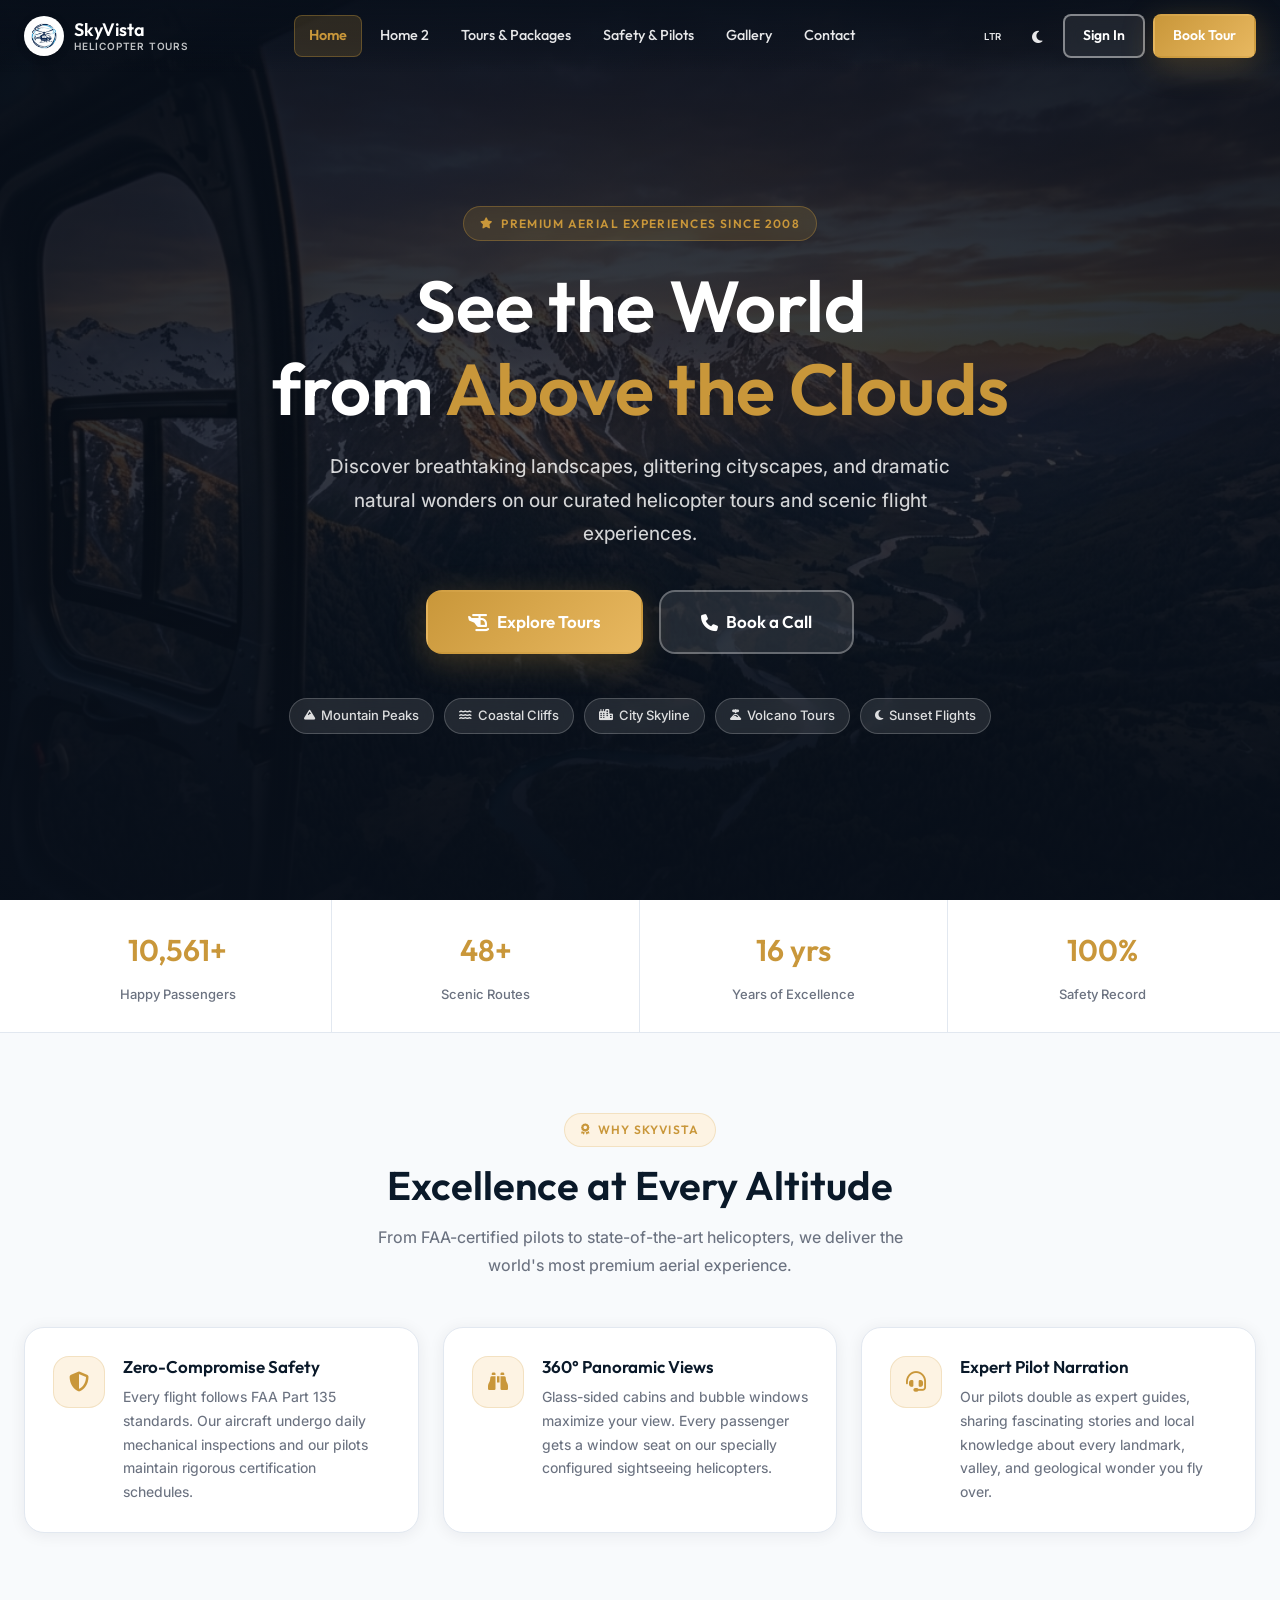
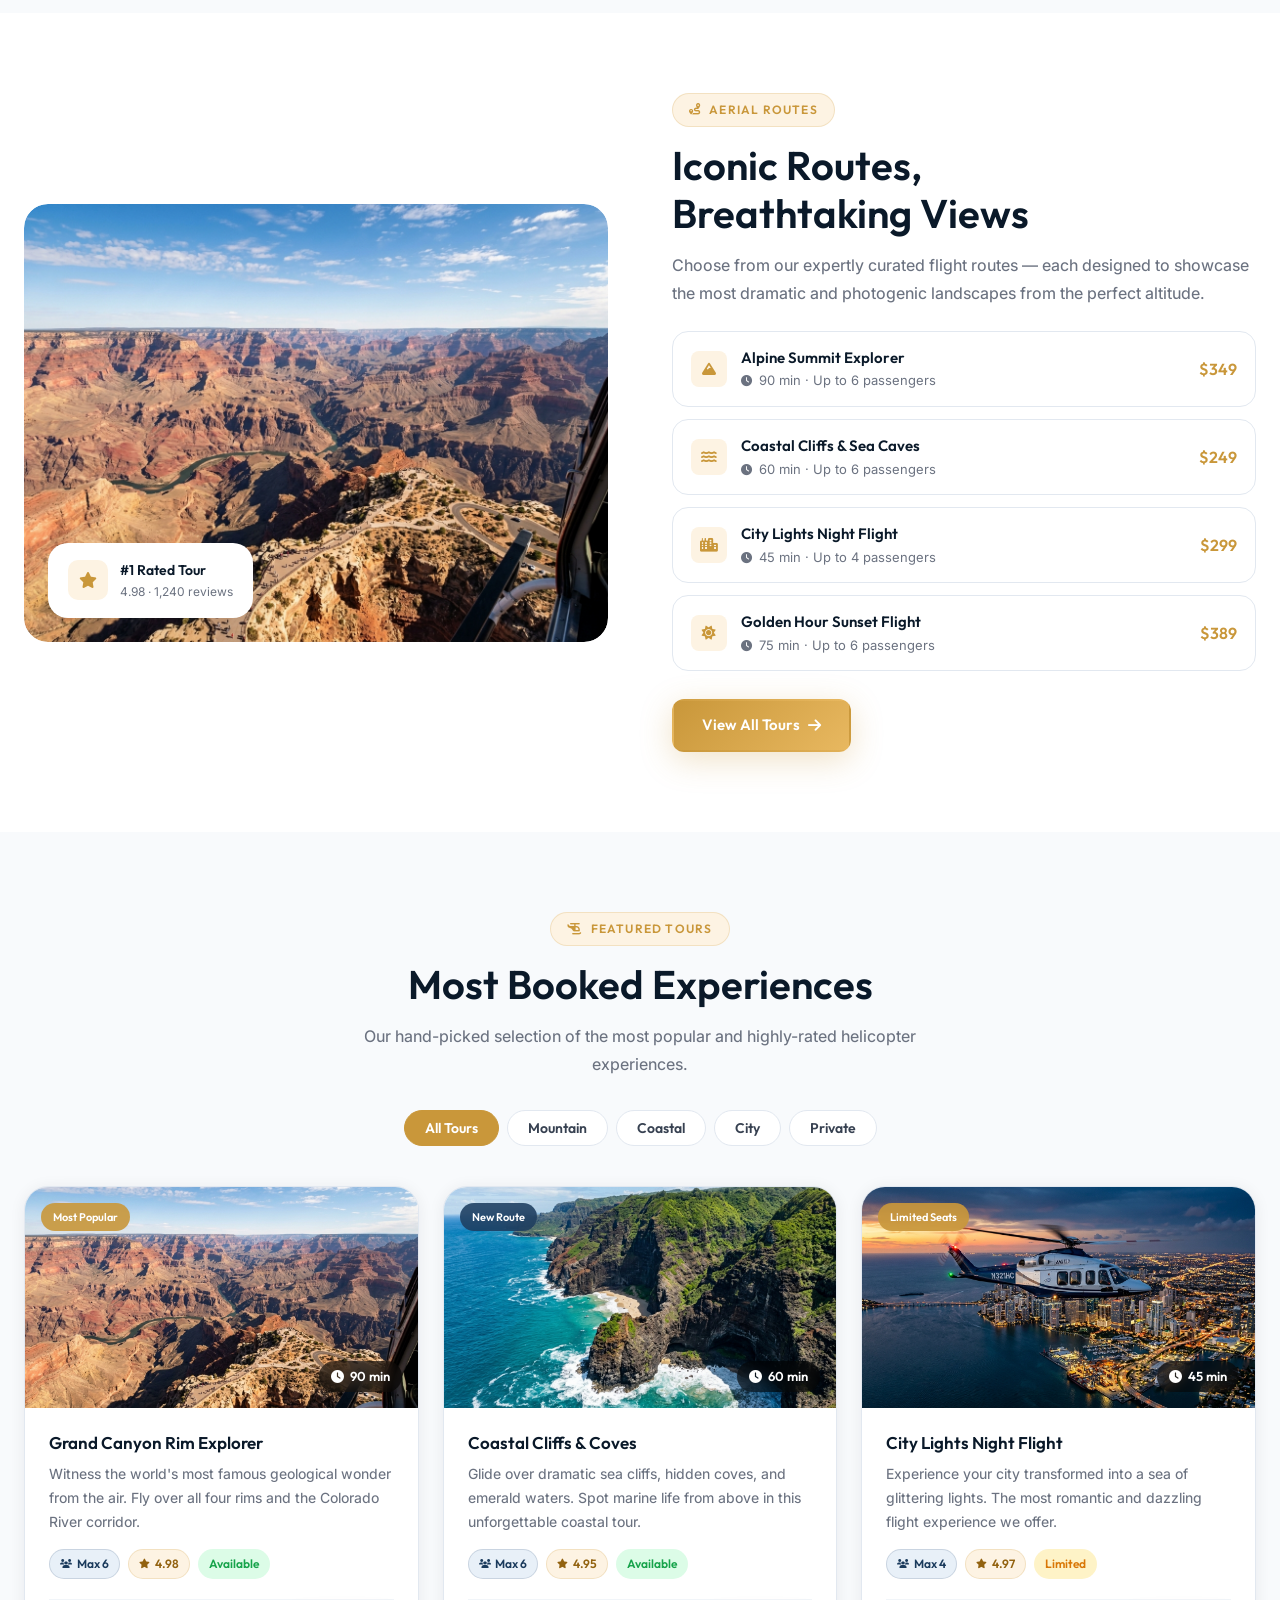
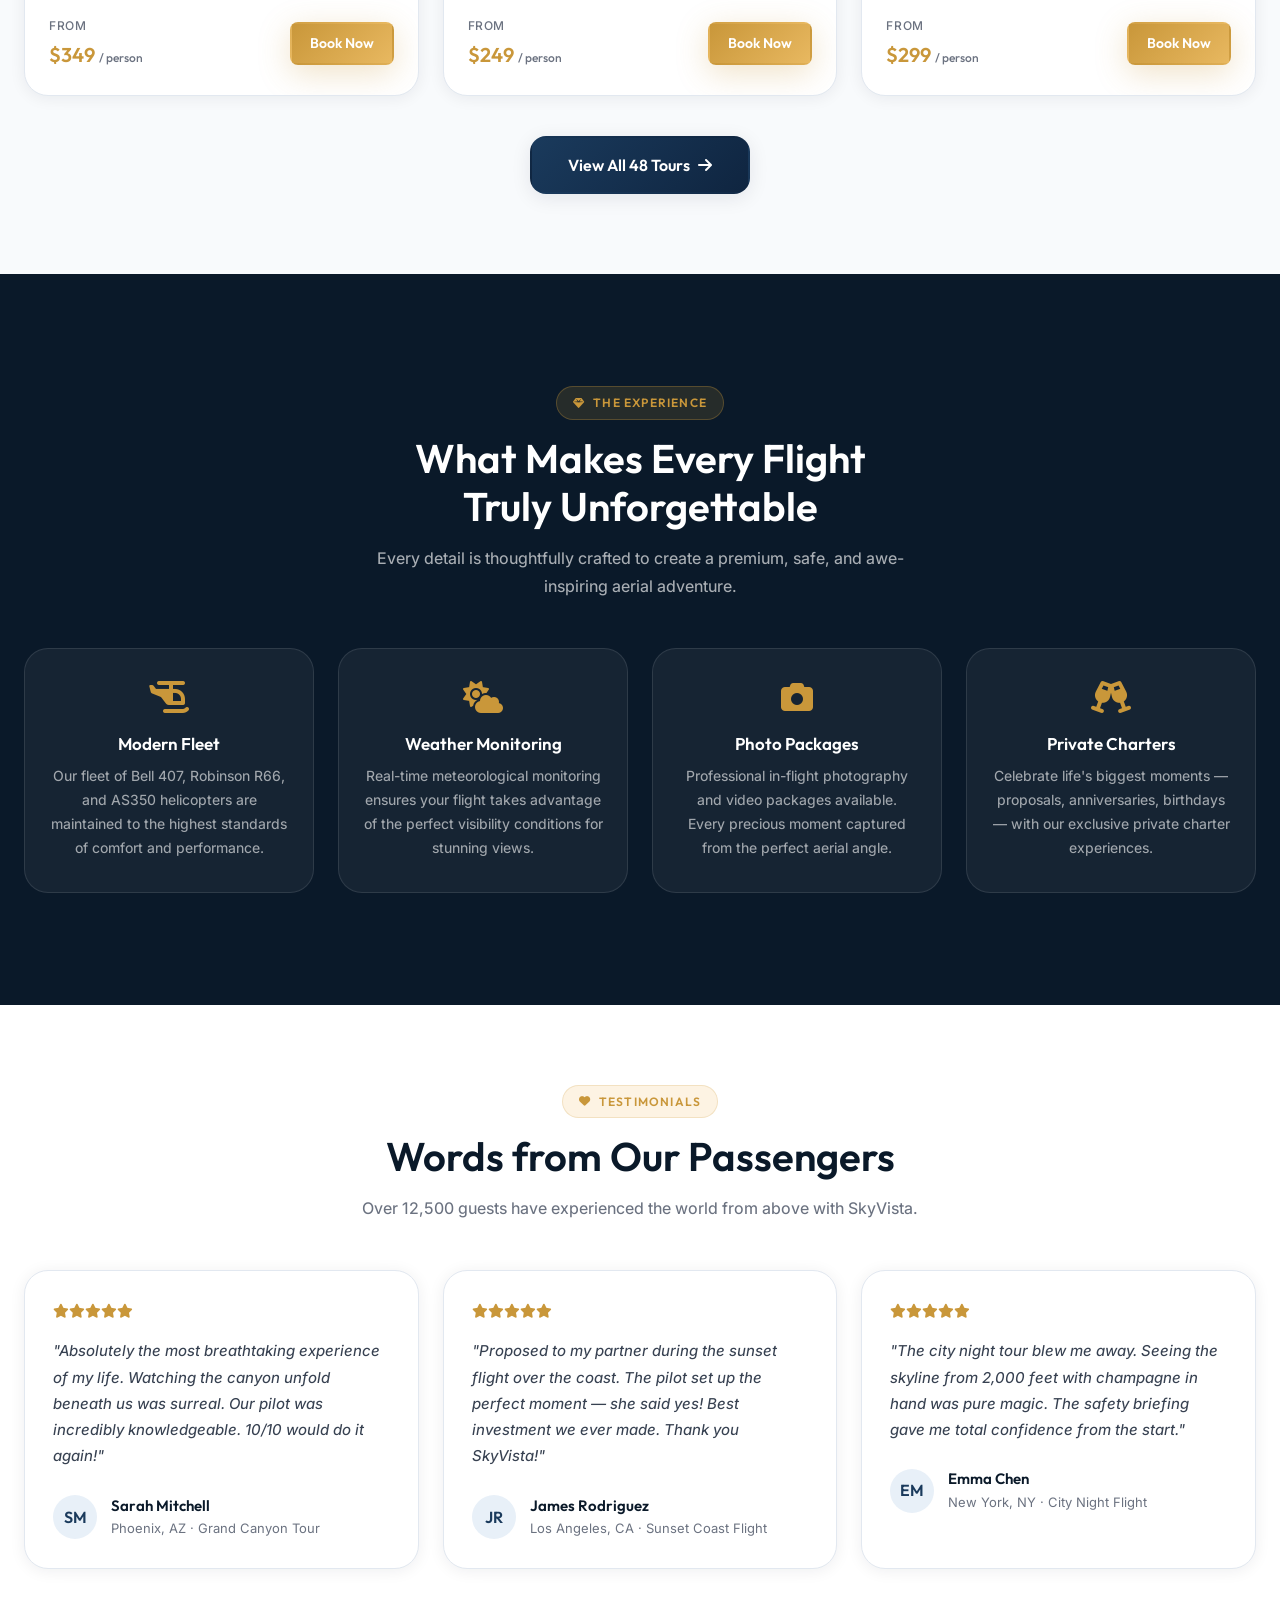
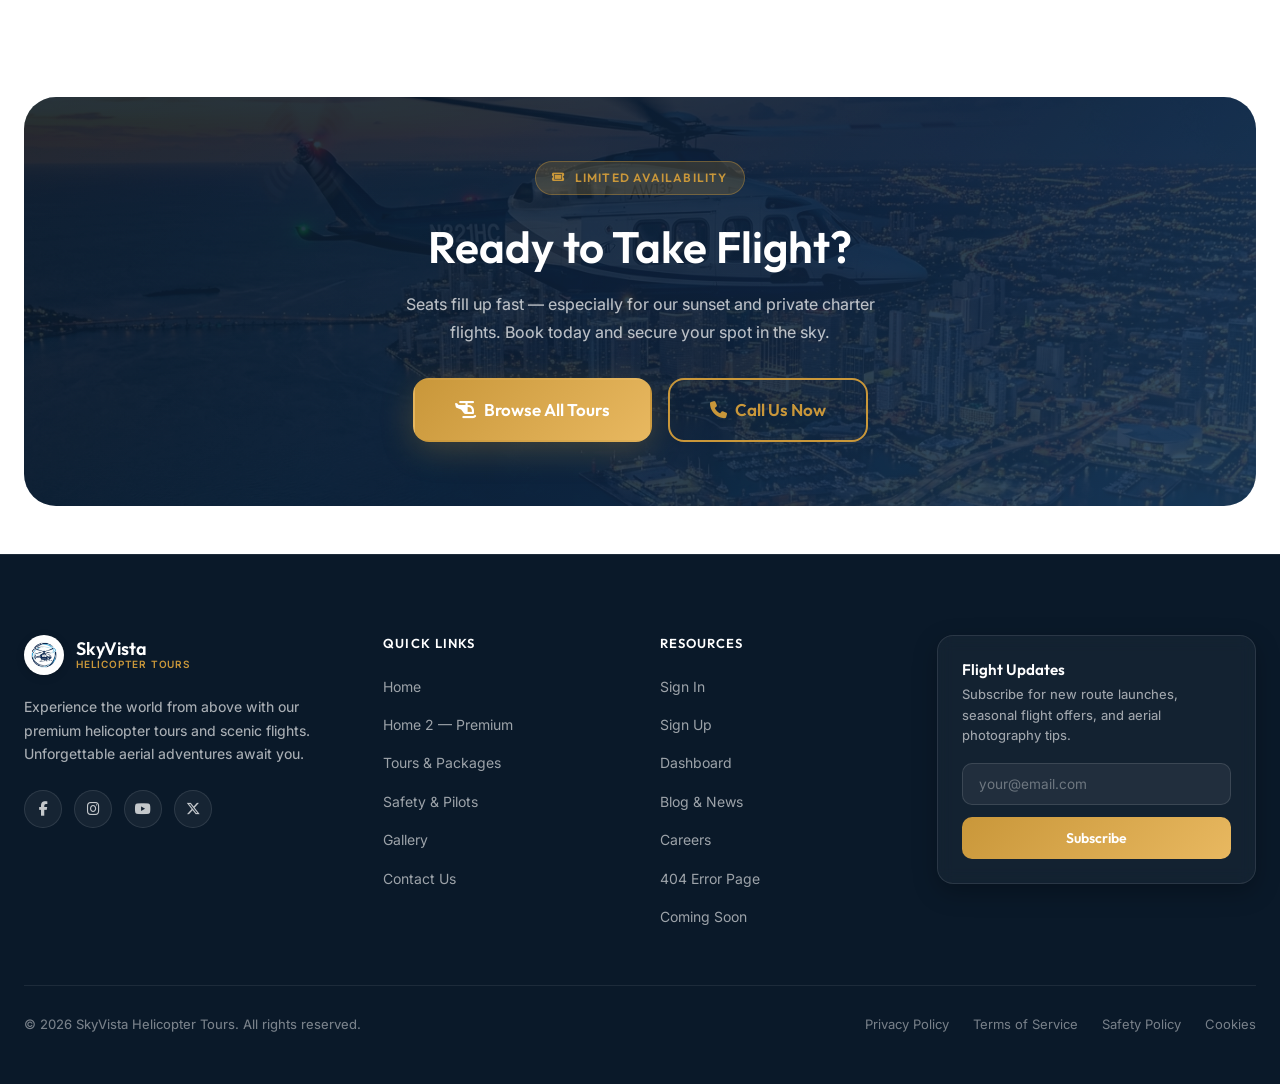
==== commit 0b7bd9dd: "refactor: update typography font weights and standardize site-gutter variables" ====
--- a/index.html
+++ b/index.html
@@ -16,8 +16,9 @@
             position: relative;
             display: flex;
             align-items: center;
+            justify-content: center;
             overflow: hidden;
-            padding: calc(var(--navbar-height) + 1.5rem) 0 3rem;
+            padding: calc(var(--navbar-height) + 2rem) 0 4rem;
             box-sizing: border-box;
         }
         .hero-home .hero-bg {
@@ -27,14 +28,19 @@
         }
         .hero-home .hero-overlay {
             position: absolute; inset: 0;
-            background: linear-gradient(125deg, rgba(8,15,26,0.82) 0%, rgba(10,25,41,0.6) 50%, rgba(8,15,26,0.35) 100%);
+            background: radial-gradient(ellipse at center, rgba(8,15,26,0.62) 0%, rgba(8,15,26,0.85) 100%),
+                        linear-gradient(to bottom, rgba(8,15,26,0.65) 0%, rgba(8,15,26,0.3) 50%, rgba(8,15,26,0.85) 100%);
         }
         .hero-home-content {
             position: relative; z-index: 2;
-            padding: 0 1.5rem;
+            padding: 0 var(--site-gutter);
             width: 100%;
-            max-width: var(--container-max);
+            max-width: 880px;
             margin: 0 auto;
+            text-align: center;
+            display: flex;
+            flex-direction: column;
+            align-items: center;
         }
         .hero-badge {
             display: inline-flex; align-items: center; gap: 0.5rem;
@@ -50,23 +56,28 @@
         .hero-title {
             font-family: var(--font-heading); font-weight: 600;
             font-size: clamp(2.5rem, 6vw, 4.5rem);
-            color: #fff; line-height: 1.1; margin-bottom: 1.25rem;
-            max-width: 700px;
+            color: #fff; line-height: 1.15; margin: 0 auto 1.25rem;
+            max-width: 820px;
+            text-align: center;
             animation: fadeInUp 0.7s 0.15s ease both;
         }
         .hero-title span { color: var(--secondary); }
         .hero-subtitle {
             font-size: clamp(1rem, 2vw, 1.1875rem);
-            color: rgba(255,255,255,0.78); max-width: 540px;
-            line-height: 1.75; margin-bottom: 2.5rem; font-weight: 450;
+            color: rgba(255,255,255,0.82); max-width: 620px;
+            line-height: 1.75; margin: 0 auto 2.5rem; font-weight: 450;
+            text-align: center;
             animation: fadeInUp 0.7s 0.28s ease both;
         }
         .hero-ctas {
-            display: flex; gap: 1rem; flex-wrap: wrap; margin-bottom: 3rem;
+            display: flex; gap: 1rem; flex-wrap: wrap; margin-bottom: 2.75rem;
+            justify-content: center;
+            align-items: center;
             animation: fadeInUp 0.7s 0.4s ease both;
         }
         .hero-routes {
             display: flex; flex-wrap: wrap; gap: 0.625rem;
+            justify-content: center;
             animation: fadeInUp 0.7s 0.52s ease both;
         }
         .hero-route-chip {
@@ -80,18 +91,7 @@
             transition: var(--transition-fast);
         }
         .hero-route-chip:hover { background: rgba(201,151,58,0.25); border-color: var(--secondary); color: #fff; }
-        .hero-scroll-hint {
-            position: absolute; bottom: 2rem; left: 50%;
-            transform: translateX(-50%); z-index: 2;
-            display: flex; flex-direction: column; align-items: center; gap: 0.5rem;
-            color: rgba(255,255,255,0.5); font-size: 0.75rem; letter-spacing: 0.08em;
-            text-transform: uppercase; animation: fadeInUp 1s 1s ease both;
-        }
-        .scroll-arrow {
-            width: 28px; height: 28px; border: 1.5px solid rgba(255,255,255,0.3);
-            border-radius: 50%; display: flex; align-items: center; justify-content: center;
-            font-size: 0.6875rem; animation: float 2.5s ease-in-out infinite;
-        }
+
 
         /* Stats strip below hero */
         .stats-strip {
@@ -100,7 +100,7 @@
         }
         .stats-strip-inner {
             display: grid; grid-template-columns: repeat(4, 1fr);
-            max-width: var(--container-max); margin: 0 auto; padding: 0 1.5rem;
+            max-width: var(--container-max); margin: 0 auto; padding: 0 var(--site-gutter);
         }
         .stat-strip-item {
             padding: 1.625rem 1.5rem; text-align: center;
@@ -108,7 +108,7 @@
         }
         .stat-strip-item:last-child { border-right: none; }
         .stat-strip-val {
-            font-family: var(--font-heading); font-size: 1.875rem; font-weight: 700;
+            font-family: var(--font-heading); font-size: 1.875rem; font-weight: 600;
             color: var(--secondary); display: block; margin-bottom: 0.25rem;
         }
         .stat-strip-lbl { font-size: 0.8125rem; color: var(--text-muted); font-weight: 500; }
@@ -162,7 +162,7 @@
         .route-item-info { flex: 1; }
         .route-item-name { font-family: var(--font-heading); font-size: 0.9375rem; font-weight: 600; color: var(--text-heading); }
         .route-item-dur { font-size: 0.8125rem; color: var(--text-muted); }
-        .route-item-price { font-family: var(--font-heading); font-weight: 700; color: var(--secondary); font-size: 1rem; }
+        .route-item-price { font-family: var(--font-heading); font-weight: 600; color: var(--secondary); font-size: 1rem; }
 
         /* Experience section (dark bg) */
         .section-dark {
@@ -200,7 +200,7 @@
             width: 44px; height: 44px; border-radius: 50%; object-fit: cover;
             background: var(--primary-light); flex-shrink: 0;
             display: flex; align-items: center; justify-content: center;
-            font-family: var(--font-heading); font-size: 1rem; font-weight: 700; color: var(--primary);
+            font-family: var(--font-heading); font-size: 1rem; font-weight: 600; color: var(--primary);
         }
         .testimonial-name { font-family: var(--font-heading); font-size: 0.9375rem; font-weight: 600; color: var(--text-heading); }
         .testimonial-loc { font-size: 0.8125rem; color: var(--text-muted); }
@@ -243,7 +243,8 @@
             .stat-strip-item:nth-child(2) { border-right: none; }
         }
         @media (max-width: 768px) {
-            .hero-ctas { flex-direction: column; align-items: flex-start; }
+            .hero-ctas { flex-direction: column; align-items: center; width: 100%; max-width: 340px; margin-left: auto; margin-right: auto; }
+            .hero-ctas .btn { width: 100%; justify-content: center; }
             .stats-strip-inner { grid-template-columns: repeat(2, 1fr); }
             .experience-grid { grid-template-columns: 1fr 1fr; }
             .cta-banner { padding: 2.5rem 1.5rem; border-radius: var(--radius-2xl); }
@@ -294,9 +295,6 @@
             <a href="tours.html" class="hero-route-chip"><i class="fas fa-moon" style="font-size:0.7rem;"></i> Sunset Flights</a>
         </div>
     </div>
-    <div class="hero-scroll-hint">
-        <div class="scroll-arrow"><i class="fas fa-chevron-down"></i></div>
-    </div>
 </section>
 
 <!-- ════════════════════════════════════════════
@@ -378,7 +376,7 @@
                         <i class="fas fa-star"></i>
                     </div>
                     <div>
-                        <div style="font-family:var(--font-heading);font-size:0.875rem;font-weight:700;color:var(--text-heading);">#1 Rated Tour</div>
+                        <div style="font-family:var(--font-heading);font-size:0.875rem;font-weight:600;color:var(--text-heading);">#1 Rated Tour</div>
                         <div style="font-size:0.75rem;color:var(--text-muted);">4.98 · 1,240 reviews</div>
                     </div>
                 </div>
--- a/style.css
+++ b/style.css
@@ -2,7 +2,7 @@
 /* Deep Navy Blue + Sky Gold Palette — Premium Aviation Experience */
 
 /* --- Google Fonts --- */
-@import url('https://fonts.googleapis.com/css2?family=Outfit:wght@300;400;500;600;700;800;900&family=Inter:wght@300;400;500;600;700&display=swap');
+@import url('https://fonts.googleapis.com/css2?family=Outfit:wght@400;500;600&family=Inter:wght@400..600&display=swap');
 
 /* --- CSS Custom Properties --- */
 :root {
@@ -72,6 +72,7 @@
     --transition-premium: all 0.5s cubic-bezier(0.16, 1, 0.3, 1);
 
     --container-max: 1280px;
+    --site-gutter: 1.5rem;
     --navbar-height: 72px;
 }
 
@@ -139,14 +140,53 @@
 button { cursor: pointer; border: none; background: none; font-family: inherit; }
 input, textarea, select { font-family: inherit; outline: none; }
 
-h1, h2, h3, h4, h5, h6 {
-    font-family: var(--font-heading);
-    font-weight: 600;
+/* ══════════════════════════════════════════════════════
+   TYPOGRAPHY STANDARD (Headings: 600 | Paragraphs: 400-550)
+══════════════════════════════════════════════════════ */
+h1, h2, h3, h4, h5, h6,
+.h1, .h2, .h3, .h4, .h5, .h6,
+.section-title,
+.hero-title,
+.hero2-title,
+.page-hero-title,
+.tour-card-title,
+.modal-title,
+.footer-col-title,
+.footer-newsletter-title,
+.coming-title,
+.error-subtitle,
+.package-title,
+.pilot-name,
+.faq-question,
+.db-card-title,
+.db-welcome-name {
+    font-family: var(--font-heading);
+    font-weight: 600 !important;
     line-height: 1.25;
     color: var(--text-heading);
 }
 
-p { font-weight: 450; }
+p,
+.paragraph,
+.lead,
+.section-subtitle,
+.hero-subtitle,
+.hero2-subtitle,
+.page-hero-sub,
+.tour-card-desc,
+.coming-desc,
+.error-desc,
+.auth-subtitle,
+.footer-brand p,
+.footer-newsletter-desc,
+.modal-desc,
+.auth-desc,
+.faq-answer,
+.booking-loc,
+.db-welcome-sub {
+    font-family: var(--font-body);
+    font-weight: 450 !important;
+}
 
 /* ══════════════════════════════════════════════════════
    LAYOUT UTILITIES
@@ -155,7 +195,8 @@
     width: 100%;
     max-width: var(--container-max);
     margin: 0 auto;
-    padding: 0 1.5rem;
+    padding-left: var(--site-gutter);
+    padding-right: var(--site-gutter);
 }
 
 .section { padding: 5rem 0; }
@@ -364,7 +405,7 @@
     width: 100%;
     max-width: var(--container-max);
     margin: 0 auto;
-    padding: 0 1.5rem;
+    padding: 0 var(--site-gutter);
     gap: 1.5rem;
 }
 
@@ -388,32 +429,36 @@
 }
 
 .nav-logo-text {
-    display: flex;
+    display: flex !important;
     flex-direction: column;
-    line-height: 1.1;
-}
-
-.brand-name {
+    line-height: 1.15;
+}
+
+.brand-name,
+.nav-logo-text .brand-top {
     font-family: var(--font-heading);
     font-size: 1.125rem;
-    font-weight: 700;
+    font-weight: 600;
     color: var(--text-heading);
     letter-spacing: -0.01em;
     transition: var(--transition-fast);
 }
 
-.navbar:not(.scrolled) .brand-name { color: #fff; }
-
-.brand-tagline {
+.navbar:not(.scrolled) .brand-name,
+.navbar:not(.scrolled) .nav-logo-text .brand-top { color: #fff; }
+
+.brand-tagline,
+.nav-logo-text .brand-bottom {
     font-size: 0.625rem;
-    font-weight: 500;
-    color: var(--text-muted);
+    font-weight: 600;
+    color: var(--secondary);
     text-transform: uppercase;
-    letter-spacing: 0.06em;
+    letter-spacing: 0.08em;
     transition: var(--transition-fast);
 }
 
-.navbar:not(.scrolled) .brand-tagline { color: rgba(255,255,255,0.7); }
+.navbar:not(.scrolled) .brand-tagline,
+.navbar:not(.scrolled) .nav-logo-text .brand-bottom { color: rgba(255,255,255,0.75); }
 
 .nav-links {
     display: flex;
@@ -550,7 +595,7 @@
     border-bottom: 1px solid var(--border-default);
     box-shadow: var(--shadow-xl);
     z-index: 995;
-    padding: 1.25rem 1.5rem 1.5rem;
+    padding: 1.25rem var(--site-gutter) 1.5rem;
 }
 
 .mobile-menu.open {
@@ -708,13 +753,14 @@
 
 .footer-logo .brand-top {
     color: #FFFFFF !important;
-    font-weight: 700;
+    font-weight: 600;
     font-family: var(--font-heading);
 }
 
 .footer-brand p {
     color: rgba(255, 255, 255, 0.65);
     font-size: 0.875rem;
+    font-weight: 450;
     line-height: 1.7;
     margin: 0 0 1.5rem 0;
     max-width: 380px;
@@ -749,9 +795,21 @@
     box-shadow: 0 4px 14px rgba(201, 151, 58, 0.35);
 }
 
+/* Fallback for Font Awesome 6 Free missing brand icons */
+.fa-tripadvisor,
+.fab.fa-tripadvisor {
+    display: inline-block;
+    width: 1em;
+    height: 1em;
+    background-color: currentColor;
+    -webkit-mask: url("data:image/svg+xml,%3Csvg xmlns='http://www.w3.org/2000/svg' viewBox='0 0 24 24'%3E%3Cpath d='M12 2C6.48 2 2 6.48 2 12s4.48 10 10 10 10-4.48 10-10S17.52 2 12 2zm0 3c1.66 0 3 1.34 3 3 0 .4-.08.78-.22 1.12C15.82 9.4 17.06 10 18.5 10c1.93 0 3.5 1.57 3.5 3.5S20.43 17 18.5 17c-1.6 0-2.95-1.08-3.36-2.54-.92.35-1.99.54-3.14.54s-2.22-.19-3.14-.54C8.45 15.92 7.1 17 5.5 17 3.57 17 2 15.43 2 13.5S3.57 10 5.5 10c1.44 0 2.68-.6 3.72-.88-.14-.34-.22-.72-.22-1.12 0-1.66 1.34-3 3-3zm6.5 6.5c-.83 0-1.5.67-1.5 1.5s.67 1.5 1.5 1.5 1.5-.67 1.5-1.5-.67-1.5-1.5-1.5zm-13 0c-.83 0-1.5.67-1.5 1.5s.67 1.5 1.5 1.5 1.5-.67 1.5-1.5-.67-1.5-1.5-1.5z'/%3E%3C/svg%3E") no-repeat center / contain;
+    mask: url("data:image/svg+xml,%3Csvg xmlns='http://www.w3.org/2000/svg' viewBox='0 0 24 24'%3E%3Cpath d='M12 2C6.48 2 2 6.48 2 12s4.48 10 10 10 10-4.48 10-10S17.52 2 12 2zm0 3c1.66 0 3 1.34 3 3 0 .4-.08.78-.22 1.12C15.82 9.4 17.06 10 18.5 10c1.93 0 3.5 1.57 3.5 3.5S20.43 17 18.5 17c-1.6 0-2.95-1.08-3.36-2.54-.92.35-1.99.54-3.14.54s-2.22-.19-3.14-.54C8.45 15.92 7.1 17 5.5 17 3.57 17 2 15.43 2 13.5S3.57 10 5.5 10c1.44 0 2.68-.6 3.72-.88-.14-.34-.22-.72-.22-1.12 0-1.66 1.34-3 3-3zm6.5 6.5c-.83 0-1.5.67-1.5 1.5s.67 1.5 1.5 1.5 1.5-.67 1.5-1.5-.67-1.5-1.5-1.5zm-13 0c-.83 0-1.5.67-1.5 1.5s.67 1.5 1.5 1.5 1.5-.67 1.5-1.5-.67-1.5-1.5-1.5z'/%3E%3C/svg%3E") no-repeat center / contain;
+    vertical-align: -0.125em;
+}
+
 .footer-col-title {
     font-family: var(--font-heading);
-    font-weight: 700;
+    font-weight: 600;
     font-size: 0.8125rem;
     text-transform: uppercase;
     letter-spacing: 0.08em;
@@ -799,7 +857,7 @@
     font-family: var(--font-heading);
     color: #FFFFFF;
     font-size: 0.95rem;
-    font-weight: 700;
+    font-weight: 600;
     margin-bottom: 0.35rem;
 }
 
@@ -1180,7 +1238,7 @@
 .stat-value {
     font-family: var(--font-heading);
     font-size: 2rem;
-    font-weight: 700;
+    font-weight: 600;
     color: var(--secondary);
     line-height: 1;
     margin-bottom: 0.375rem;
@@ -1297,7 +1355,7 @@
 .tour-price-value {
     font-family: var(--font-heading);
     font-size: 1.375rem;
-    font-weight: 700;
+    font-weight: 600;
     color: var(--secondary);
 }
 .tour-price-per {
@@ -1467,7 +1525,7 @@
 .pilot-stat-val {
     font-family: var(--font-heading);
     font-size: 1rem;
-    font-weight: 700;
+    font-weight: 600;
     color: var(--secondary);
     display: block;
 }
@@ -1588,7 +1646,7 @@
 .text-muted { color: var(--text-muted); }
 .text-heading { color: var(--text-heading); }
 .fw-600 { font-weight: 600; }
-.fw-700 { font-weight: 700; }
+.fw-700 { font-weight: 600; }
 .mb-0 { margin-bottom: 0; }
 .mt-auto { margin-top: auto; }
 .w-full { width: 100%; }
@@ -1648,11 +1706,10 @@
 }
 
 @media (max-width: 768px) {
-    :root { --navbar-height: 64px; }
+    :root { --navbar-height: 64px; --site-gutter: 1.25rem; }
     .section { padding: 3rem 0; }
     .section-lg { padding: 4rem 0; }
     .section-title { font-size: clamp(1.5rem, 5vw, 2rem); }
-    .container { padding: 0 1rem; }
     .grid-2, .grid-3 { grid-template-columns: 1fr; }
     .grid-4 { grid-template-columns: 1fr; }
     .stats-bar { grid-template-columns: repeat(2, 1fr); }
@@ -1661,13 +1718,11 @@
     .tour-card-meta { flex-direction: column; align-items: flex-start; gap: 1rem; }
     .social-login-grid { grid-template-columns: repeat(3, 1fr); }
     .auth-card { padding: 2rem 1.5rem; }
-    .fullscreen-topbar { padding: 0.75rem 1rem; }
 }
 
 @media (max-width: 480px) {
-    :root { --navbar-height: 60px; }
+    :root { --navbar-height: 60px; --site-gutter: 1rem; }
     .section { padding: 2.5rem 0; }
-    .container { padding: 0 0.875rem; }
     .btn { font-size: 0.875rem; padding: 0.625rem 1.25rem; }
     .btn-lg { padding: 0.75rem 1.75rem; font-size: 0.9375rem; }
     .stats-bar { grid-template-columns: 1fr 1fr; }
@@ -1678,9 +1733,12 @@
 }
 
 @media (max-width: 360px) {
-    .container { padding: 0 0.75rem; }
+    :root { --site-gutter: 0.875rem; }
     .section-title { font-size: 1.375rem; }
-    .nav-logo-text { display: none; }
+    .nav-logo-text { display: flex !important; }
+    .brand-name, .nav-logo-text .brand-top { font-size: 0.95rem; }
+    .brand-tagline, .nav-logo-text .brand-bottom { font-size: 0.55rem; }
+    .nav-logo-img { width: 34px; height: 34px; }
     .stats-bar { grid-template-columns: 1fr; }
     .stats-bar .stat-item::after { display: none; }
     .auth-card { padding: 1.5rem 1rem; }
@@ -1703,7 +1761,7 @@
 .tour-card:hover .tour-card-img { transform: scale(1.05); }
 .tour-card-badge {
     position: absolute; top: 1rem; left: 1rem;
-    font-family: var(--font-heading); font-size: 0.6875rem; font-weight: 700;
+    font-family: var(--font-heading); font-size: 0.6875rem; font-weight: 600;
     padding: 0.3rem 0.75rem; border-radius: var(--radius-full);
     background: var(--secondary); color: #fff; backdrop-filter: blur(8px);
 }
@@ -1724,7 +1782,7 @@
 .tour-card-meta { display: flex; align-items: center; justify-content: space-between; gap: 1rem; }
 .tour-price { display: flex; flex-direction: column; gap: 0.125rem; }
 .tour-price-from { font-size: 0.75rem; color: var(--text-muted); font-weight: 500; }
-.tour-price-value { font-family: var(--font-heading); font-size: 1.25rem; font-weight: 700; color: var(--secondary); }
+.tour-price-value { font-family: var(--font-heading); font-size: 1.25rem; font-weight: 600; color: var(--secondary); }
 .tour-price-per { font-size: 0.75rem; font-weight: 500; color: var(--text-muted); }
 
 /* ══════════════════════════════════════════════════════
@@ -1732,7 +1790,7 @@
 ══════════════════════════════════════════════════════ */
 .section-tag {
     display: inline-flex; align-items: center; gap: 0.5rem;
-    font-family: var(--font-heading); font-size: 0.75rem; font-weight: 700;
+    font-family: var(--font-heading); font-size: 0.75rem; font-weight: 600;
     text-transform: uppercase; letter-spacing: 0.1em;
     color: var(--secondary); padding: 0.375rem 1rem;
     background: var(--secondary-light);
@@ -1759,7 +1817,7 @@
 ══════════════════════════════════════════════════════ */
 .badge {
     display: inline-flex; align-items: center; gap: 0.3rem;
-    font-family: var(--font-heading); font-size: 0.75rem; font-weight: 700;
+    font-family: var(--font-heading); font-size: 0.75rem; font-weight: 600;
     padding: 0.25rem 0.625rem; border-radius: var(--radius-full);
     white-space: nowrap;
 }
@@ -2013,8 +2071,8 @@
     display: flex;
     align-items: center;
     justify-content: flex-end;
-    padding: 1.25rem 1.5rem;
-    max-width: 1200px;
+    padding: 1.25rem var(--site-gutter);
+    max-width: var(--container-max);
     margin: 0 auto;
     width: 100%;
     box-sizing: border-box;
@@ -2083,7 +2141,6 @@
 
 @media (max-width: 480px) {
     .auth-card {
-        margin: 0 0.75rem;
         padding: 2rem 1.25rem;
         border-radius: var(--radius-xl);
     }
@@ -2117,7 +2174,7 @@
 
 .auth-logo-text .brand-top {
     font-family: var(--font-heading);
-    font-weight: 700;
+    font-weight: 600;
     font-size: 1.35rem;
     color: var(--text-heading);
     letter-spacing: -0.01em;
@@ -2230,8 +2287,8 @@
     display: flex;
     align-items: center;
     justify-content: space-between;
-    padding: 1.25rem 1.5rem;
-    max-width: 1200px;
+    padding: 1.25rem var(--site-gutter);
+    max-width: var(--container-max);
     margin: 0 auto;
     width: 100%;
     box-sizing: border-box;
@@ -2242,7 +2299,7 @@
     display: flex;
     align-items: center;
     justify-content: center;
-    padding: 2.5rem 1.25rem;
+    padding: 2.5rem var(--site-gutter);
     text-align: center;
     position: relative;
     overflow: hidden;
@@ -2271,7 +2328,7 @@
 
 .error-code {
     font-family: var(--font-heading);
-    font-weight: 800;
+    font-weight: 600;
     font-size: clamp(5.5rem, 18vw, 11rem);
     line-height: 1;
     color: transparent;
@@ -2285,7 +2342,7 @@
 
 .error-subtitle {
     font-family: var(--font-heading);
-    font-weight: 700;
+    font-weight: 600;
     font-size: clamp(1.375rem, 3.5vw, 2rem);
     color: var(--text-heading);
     margin-bottom: 0.75rem;
@@ -2326,7 +2383,7 @@
 
 .countdown-value {
     font-family: var(--font-heading);
-    font-weight: 700;
+    font-weight: 600;
     font-size: 2.25rem;
     color: var(--secondary);
     line-height: 1.1;
@@ -2383,7 +2440,7 @@
     color: var(--text-heading);
     font-size: clamp(2rem, 5vw, 3rem);
     font-family: var(--font-heading);
-    font-weight: 700;
+    font-weight: 600;
     margin-bottom: 0.75rem;
 }
 
@@ -2498,6 +2555,21 @@
 
 /* --- Mobile Responsive Rules --- */
 @media (max-width: 480px) {
+    .fullscreen-topbar {
+        padding: 0.875rem var(--site-gutter);
+    }
+    .nav-logo {
+        gap: 0.5rem;
+    }
+    .nav-logo-text {
+        display: flex !important;
+    }
+    .brand-name, .nav-logo-text .brand-top {
+        font-size: 1rem;
+    }
+    .brand-tagline, .nav-logo-text .brand-bottom {
+        font-size: 0.58rem;
+    }
     .countdown-grid {
         gap: 0.5rem;
         margin: 1.5rem auto;
@@ -2528,3 +2600,24 @@
     }
 }
 
+@media (max-width: 360px) {
+    .fullscreen-topbar {
+        padding: 0.75rem var(--site-gutter);
+    }
+    .nav-logo-img {
+        width: 34px;
+        height: 34px;
+    }
+    .brand-name, .nav-logo-text .brand-top {
+        font-size: 0.9375rem;
+    }
+    .brand-tagline, .nav-logo-text .brand-bottom {
+        font-size: 0.525rem;
+    }
+    .auth-toggle-btn {
+        width: 2rem;
+        height: 2rem;
+    }
+}
+
+
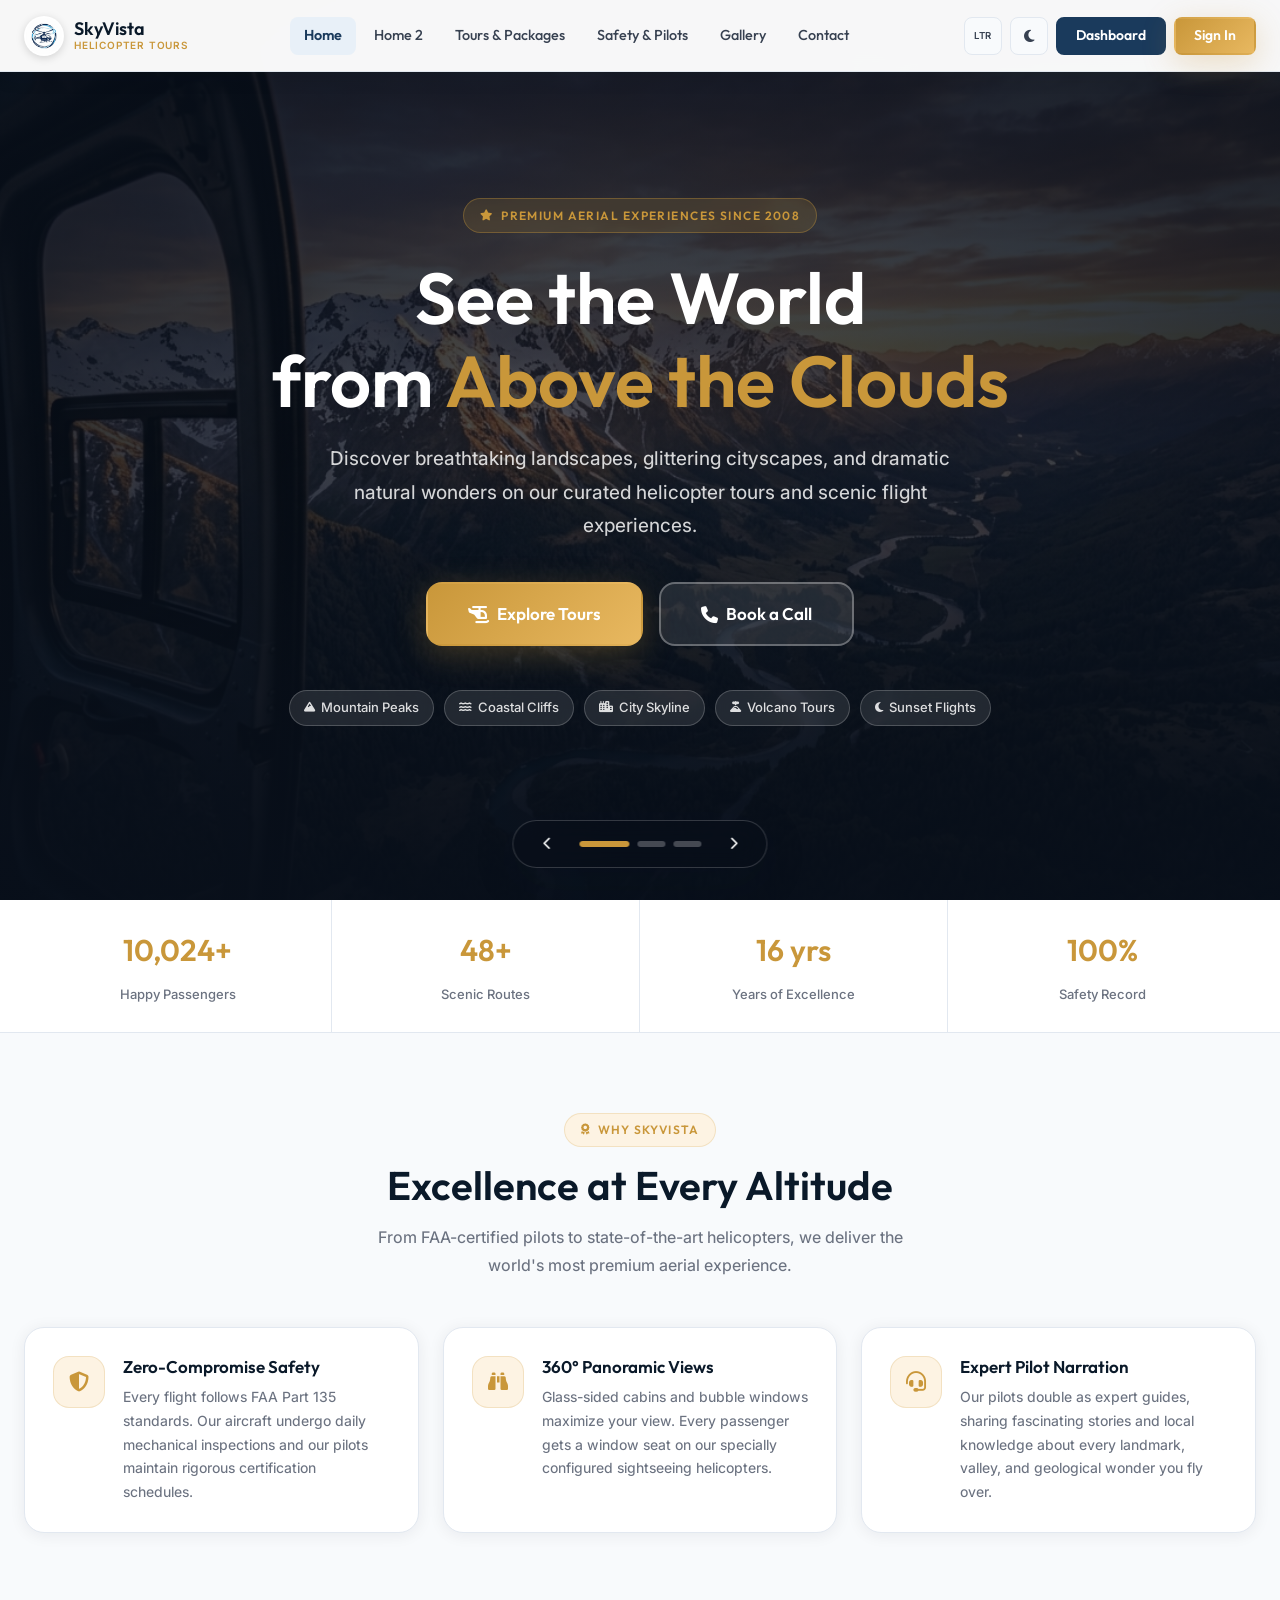
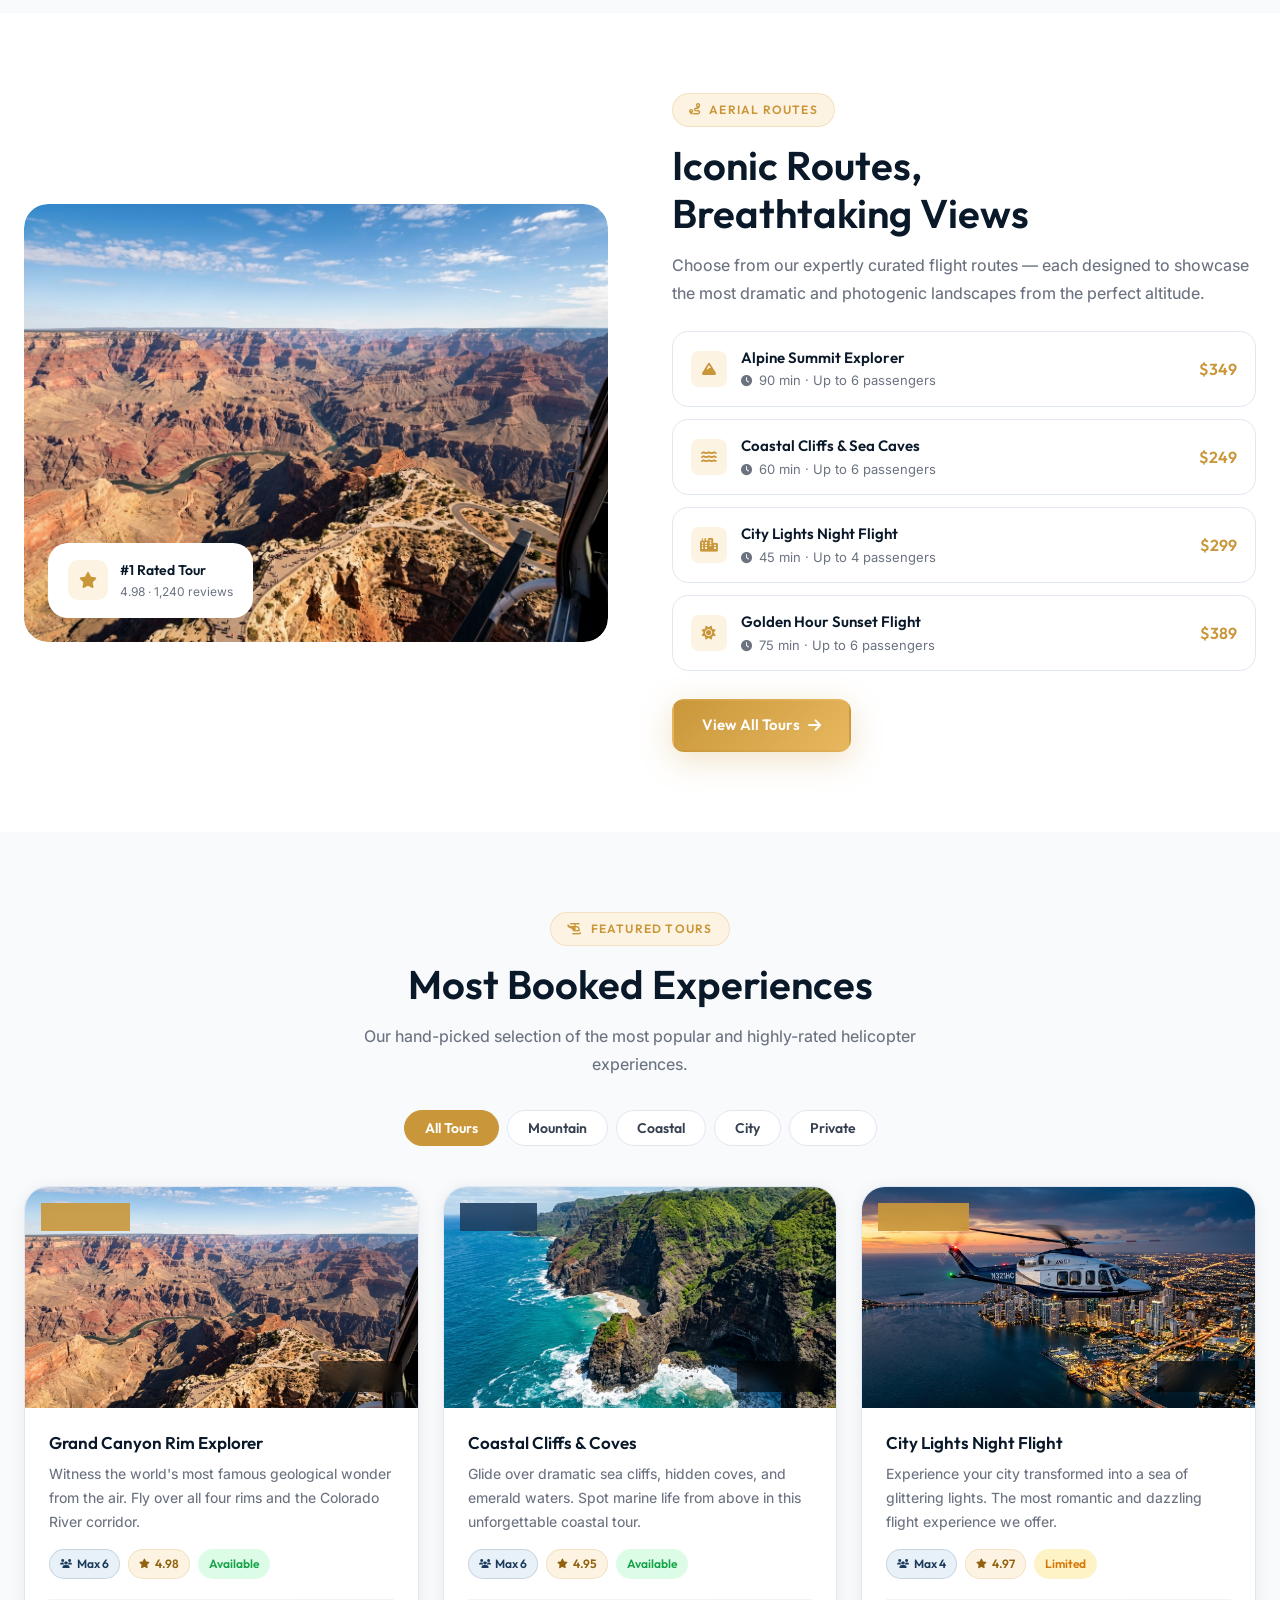
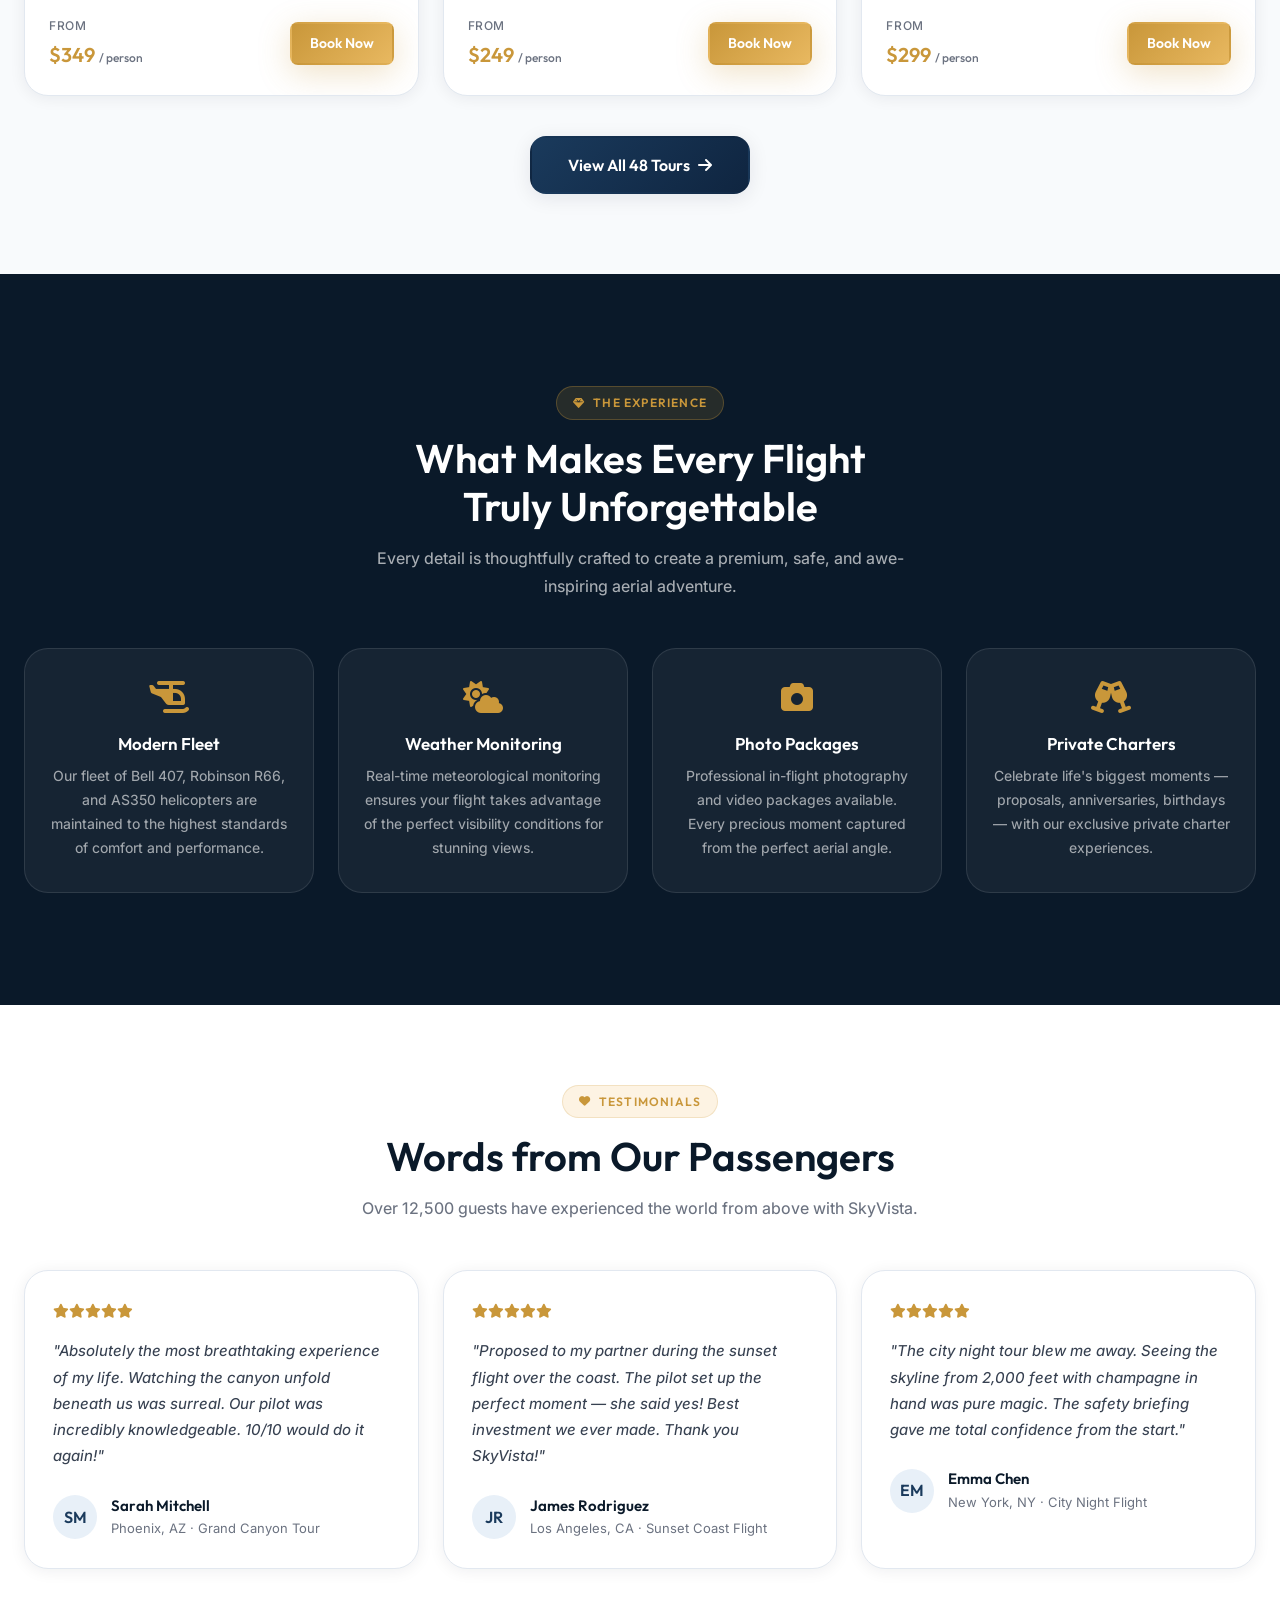
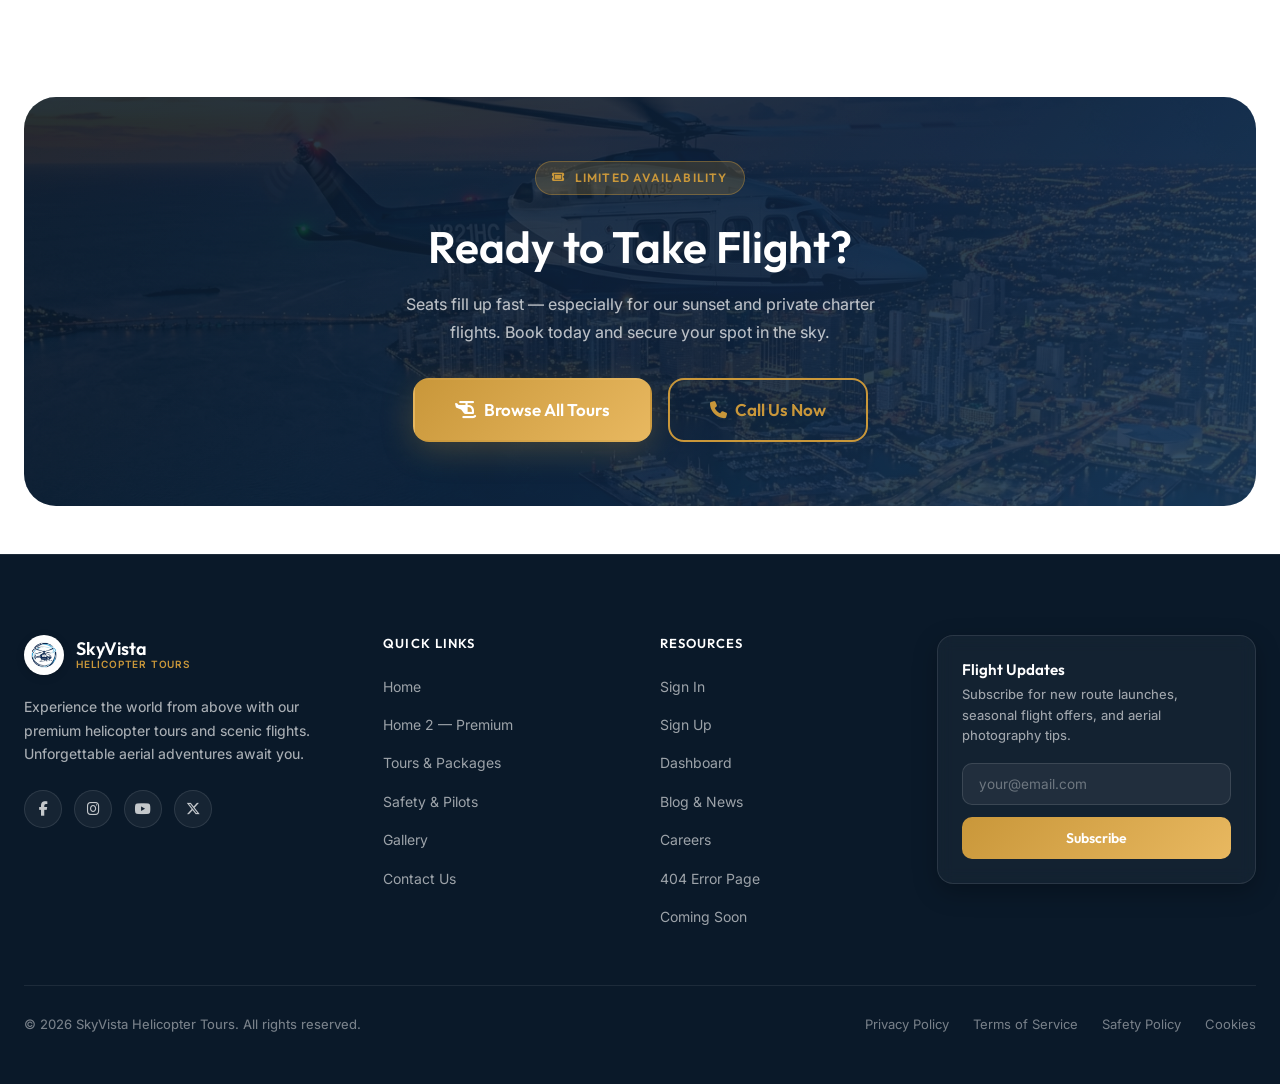
==== commit bd9f8cdd: "feat: update navigation links and replace static map with interactive live map component" ====
--- a/index.html
+++ b/index.html
@@ -10,26 +10,60 @@
     <link rel="stylesheet" href="style.css">
     <style>
         /* ── INDEX-SPECIFIC STYLES ── */
-        /* Hero */
+        /* Hero (3-slide Carousel) */
         .hero-home {
             min-height: 100vh;
             position: relative;
+            overflow: hidden;
             display: flex;
             align-items: center;
             justify-content: center;
-            overflow: hidden;
-            padding: calc(var(--navbar-height) + 2rem) 0 4rem;
+            padding: 0;
             box-sizing: border-box;
         }
-        .hero-home .hero-bg {
+        .hero-home-slides {
+            width: 100%;
+            height: 100%;
+            min-height: 100vh;
+            display: grid;
+            grid-template-areas: "slide";
+            align-items: center;
+        }
+        .hero-home-slide {
+            grid-area: slide;
+            width: 100%;
+            min-height: 100vh;
+            display: flex;
+            align-items: center;
+            justify-content: center;
+            position: relative;
+            padding: calc(var(--navbar-height) + 2.5rem) 0 5.5rem;
+            box-sizing: border-box;
+            opacity: 0;
+            visibility: hidden;
+            pointer-events: none;
+            transition: opacity 0.8s cubic-bezier(0.25, 1, 0.5, 1), visibility 0.8s;
+        }
+        .hero-home-slide.active {
+            opacity: 1;
+            visibility: visible;
+            pointer-events: auto;
+            z-index: 2;
+        }
+        .hero-home-slide .hero-bg {
             position: absolute; inset: 0;
             width: 100%; height: 100%;
             object-fit: cover; object-position: center;
-        }
-        .hero-home .hero-overlay {
+            transform: scale(1.05);
+            transition: transform 6s cubic-bezier(0.16, 1, 0.3, 1);
+        }
+        .hero-home-slide.active .hero-bg {
+            transform: scale(1);
+        }
+        .hero-home-slide .hero-overlay {
             position: absolute; inset: 0;
-            background: radial-gradient(ellipse at center, rgba(8,15,26,0.62) 0%, rgba(8,15,26,0.85) 100%),
-                        linear-gradient(to bottom, rgba(8,15,26,0.65) 0%, rgba(8,15,26,0.3) 50%, rgba(8,15,26,0.85) 100%);
+            background: radial-gradient(ellipse at center, rgba(8,15,26,0.58) 0%, rgba(8,15,26,0.85) 100%),
+                        linear-gradient(to bottom, rgba(8,15,26,0.6) 0%, rgba(8,15,26,0.25) 50%, rgba(8,15,26,0.88) 100%);
         }
         .hero-home-content {
             position: relative; z-index: 2;
@@ -51,7 +85,6 @@
             border: 1px solid rgba(201,151,58,0.35);
             border-radius: var(--radius-full); margin-bottom: 1.5rem;
             backdrop-filter: blur(8px);
-            animation: fadeInUp 0.7s ease both;
         }
         .hero-title {
             font-family: var(--font-heading); font-weight: 600;
@@ -59,7 +92,6 @@
             color: #fff; line-height: 1.15; margin: 0 auto 1.25rem;
             max-width: 820px;
             text-align: center;
-            animation: fadeInUp 0.7s 0.15s ease both;
         }
         .hero-title span { color: var(--secondary); }
         .hero-subtitle {
@@ -67,18 +99,15 @@
             color: rgba(255,255,255,0.82); max-width: 620px;
             line-height: 1.75; margin: 0 auto 2.5rem; font-weight: 450;
             text-align: center;
-            animation: fadeInUp 0.7s 0.28s ease both;
         }
         .hero-ctas {
             display: flex; gap: 1rem; flex-wrap: wrap; margin-bottom: 2.75rem;
             justify-content: center;
             align-items: center;
-            animation: fadeInUp 0.7s 0.4s ease both;
         }
         .hero-routes {
             display: flex; flex-wrap: wrap; gap: 0.625rem;
             justify-content: center;
-            animation: fadeInUp 0.7s 0.52s ease both;
         }
         .hero-route-chip {
             display: inline-flex; align-items: center; gap: 0.375rem;
@@ -92,6 +121,92 @@
         }
         .hero-route-chip:hover { background: rgba(201,151,58,0.25); border-color: var(--secondary); color: #fff; }
 
+        /* Slide Active Animations */
+        .hero-home-slide.active .hero-badge {
+            animation: fadeInUp 0.55s 0.05s ease both;
+        }
+        .hero-home-slide.active .hero-title {
+            animation: fadeInUp 0.55s 0.15s ease both;
+        }
+        .hero-home-slide.active .hero-subtitle {
+            animation: fadeInUp 0.55s 0.25s ease both;
+        }
+        .hero-home-slide.active .hero-ctas {
+            animation: fadeInUp 0.55s 0.35s ease both;
+        }
+        .hero-home-slide.active .hero-routes {
+            animation: fadeInUp 0.55s 0.45s ease both;
+        }
+
+        /* Controls */
+        .hero-slider-controls {
+            position: absolute;
+            bottom: 2rem;
+            left: 50%;
+            transform: translateX(-50%);
+            display: flex;
+            align-items: center;
+            gap: 1rem;
+            z-index: 10;
+            background: rgba(8, 15, 26, 0.65);
+            backdrop-filter: blur(16px);
+            -webkit-backdrop-filter: blur(16px);
+            padding: 0.45rem 1.1rem;
+            border-radius: var(--radius-full);
+            border: 1px solid rgba(255, 255, 255, 0.18);
+            box-shadow: var(--shadow-lg);
+        }
+        .hero-ctrl-btn {
+            background: transparent;
+            border: none;
+            color: #fff;
+            width: 32px;
+            height: 32px;
+            border-radius: 50%;
+            display: flex;
+            align-items: center;
+            justify-content: center;
+            cursor: pointer;
+            font-size: 0.8125rem;
+            transition: var(--transition-fast);
+        }
+        .hero-ctrl-btn:hover {
+            background: rgba(201, 151, 58, 0.3);
+            color: var(--secondary);
+            transform: scale(1.1);
+        }
+        .hero-indicators {
+            display: flex;
+            align-items: center;
+            gap: 0.5rem;
+        }
+        .hero-indicator {
+            position: relative;
+            width: 28px;
+            height: 6px;
+            border-radius: 999px;
+            background: rgba(255, 255, 255, 0.25);
+            border: none;
+            padding: 0;
+            cursor: pointer;
+            overflow: hidden;
+            transition: width 0.3s ease, background 0.3s ease;
+        }
+        .hero-indicator.active {
+            width: 50px;
+            background: rgba(201, 151, 58, 0.35);
+        }
+        .hero-indicator .hero-progress-bar {
+            position: absolute;
+            left: 0;
+            top: 0;
+            bottom: 0;
+            width: 0%;
+            background: var(--secondary);
+            border-radius: 999px;
+            pointer-events: none;
+        }
+
 
         /* Stats strip below hero */
         .stats-strip {
@@ -265,35 +380,127 @@
 <!-- ════════════════════════════════════════════
      HERO SECTION
 ════════════════════════════════════════════ -->
-<section class="hero-home">
-    <img src="assets/images/hero-aerial.jpg" alt="Aerial mountain view from helicopter" class="hero-bg">
-    <div class="hero-overlay"></div>
-    <div class="hero-home-content">
-        <span class="hero-badge">
-            <i class="fas fa-star" style="font-size:0.6875rem;"></i>
-            Premium Aerial Experiences Since 2008
-        </span>
-        <h1 class="hero-title">
-            See the World<br>from <span>Above the Clouds</span>
-        </h1>
-        <p class="hero-subtitle">
-            Discover breathtaking landscapes, glittering cityscapes, and dramatic natural wonders on our curated helicopter tours and scenic flight experiences.
-        </p>
-        <div class="hero-ctas">
-            <a href="tours.html" class="btn btn-primary btn-xl">
-                <i class="fas fa-helicopter"></i> Explore Tours
-            </a>
-            <a href="contact.html" class="btn btn-ghost btn-xl">
-                <i class="fas fa-phone"></i> Book a Call
-            </a>
-        </div>
-        <div class="hero-routes">
-            <a href="tours.html" class="hero-route-chip"><i class="fas fa-mountain" style="font-size:0.7rem;"></i> Mountain Peaks</a>
-            <a href="tours.html" class="hero-route-chip"><i class="fas fa-water" style="font-size:0.7rem;"></i> Coastal Cliffs</a>
-            <a href="tours.html" class="hero-route-chip"><i class="fas fa-city" style="font-size:0.7rem;"></i> City Skyline</a>
-            <a href="tours.html" class="hero-route-chip"><i class="fas fa-volcano" style="font-size:0.7rem;"></i> Volcano Tours</a>
-            <a href="tours.html" class="hero-route-chip"><i class="fas fa-moon" style="font-size:0.7rem;"></i> Sunset Flights</a>
-        </div>
+<section class="hero-home" id="hero-slider" aria-label="Hero Carousel">
+    <div class="hero-home-slides">
+        <!-- Slide 1 -->
+        <div class="hero-home-slide active" data-index="0">
+            <img src="assets/images/hero-aerial.jpg" alt="Aerial mountain view from helicopter" class="hero-bg">
+            <div class="hero-overlay"></div>
+            <div class="hero-home-content">
+                <span class="hero-badge">
+                    <i class="fas fa-star" style="font-size:0.6875rem;"></i>
+                    Premium Aerial Experiences Since 2008
+                </span>
+                <h1 class="hero-title">
+                    See the World<br>from <span>Above the Clouds</span>
+                </h1>
+                <p class="hero-subtitle">
+                    Discover breathtaking landscapes, glittering cityscapes, and dramatic natural wonders on our curated helicopter tours and scenic flight experiences.
+                </p>
+                <div class="hero-ctas">
+                    <a href="tours.html" class="btn btn-primary btn-xl">
+                        <i class="fas fa-helicopter"></i> Explore Tours
+                    </a>
+                    <a href="contact.html" class="btn btn-ghost btn-xl">
+                        <i class="fas fa-phone"></i> Book a Call
+                    </a>
+                </div>
+                <div class="hero-routes">
+                    <a href="tours.html" class="hero-route-chip"><i class="fas fa-mountain" style="font-size:0.7rem;"></i> Mountain Peaks</a>
+                    <a href="tours.html" class="hero-route-chip"><i class="fas fa-water" style="font-size:0.7rem;"></i> Coastal Cliffs</a>
+                    <a href="tours.html" class="hero-route-chip"><i class="fas fa-city" style="font-size:0.7rem;"></i> City Skyline</a>
+                    <a href="tours.html" class="hero-route-chip"><i class="fas fa-volcano" style="font-size:0.7rem;"></i> Volcano Tours</a>
+                    <a href="tours.html" class="hero-route-chip"><i class="fas fa-moon" style="font-size:0.7rem;"></i> Sunset Flights</a>
+                </div>
+            </div>
+        </div>
+
+        <!-- Slide 2 -->
+        <div class="hero-home-slide" data-index="1">
+            <img src="assets/images/tour-canyon.jpg" alt="Aerial view of the Grand Canyon from helicopter" class="hero-bg">
+            <div class="hero-overlay"></div>
+            <div class="hero-home-content">
+                <span class="hero-badge">
+                    <i class="fas fa-compass" style="font-size:0.6875rem;"></i>
+                    Legendary Natural Wonders
+                </span>
+                <h1 class="hero-title">
+                    Descend Deep Into<br>The <span>Grand Canyon Rim</span>
+                </h1>
+                <p class="hero-subtitle">
+                    Experience deep canyon gorges, secluded riverbanks, and dramatic rock formations with an exclusive champagne landing 4,000 feet below.
+                </p>
+                <div class="hero-ctas">
+                    <a href="tours.html" class="btn btn-primary btn-xl">
+                        <i class="fas fa-helicopter"></i> Canyon Flights
+                    </a>
+                    <a href="contact.html" class="btn btn-ghost btn-xl">
+                        <i class="fas fa-calendar-check"></i> Check Dates
+                    </a>
+                </div>
+                <div class="hero-routes">
+                    <a href="tours.html" class="hero-route-chip"><i class="fas fa-water" style="font-size:0.7rem;"></i> Colorado River</a>
+                    <a href="tours.html" class="hero-route-chip"><i class="fas fa-sun" style="font-size:0.7rem;"></i> Desert Sunsets</a>
+                    <a href="tours.html" class="hero-route-chip"><i class="fas fa-champagne-glasses" style="font-size:0.7rem;"></i> Champagne Landing</a>
+                    <a href="tours.html" class="hero-route-chip"><i class="fas fa-binoculars" style="font-size:0.7rem;"></i> Panoramic Rim</a>
+                    <a href="tours.html" class="hero-route-chip"><i class="fas fa-crown" style="font-size:0.7rem;"></i> VIP Experience</a>
+                </div>
+            </div>
+        </div>
+
+        <!-- Slide 3 -->
+        <div class="hero-home-slide" data-index="2">
+            <img src="assets/images/helicopter-city.jpg" alt="Helicopter flying over city skyline at sunset" class="hero-bg">
+            <div class="hero-overlay"></div>
+            <div class="hero-home-content">
+                <span class="hero-badge">
+                    <i class="fas fa-city" style="font-size:0.6875rem;"></i>
+                    Luxury Twilight Horizons
+                </span>
+                <h1 class="hero-title">
+                    Fly Over Glittering<br><span>City Skylines at Dusk</span>
+                </h1>
+                <p class="hero-subtitle">
+                    Watch the sunset ignite modern metropolitan towers and illuminated harbor waterways from an awe-inspiring birds-eye perspective.
+                </p>
+                <div class="hero-ctas">
+                    <a href="tours.html" class="btn btn-primary btn-xl">
+                        <i class="fas fa-helicopter"></i> Night Flights
+                    </a>
+                    <a href="contact.html" class="btn btn-ghost btn-xl">
+                        <i class="fas fa-paper-plane"></i> Private Charter
+                    </a>
+                </div>
+                <div class="hero-routes">
+                    <a href="tours.html" class="hero-route-chip"><i class="fas fa-city" style="font-size:0.7rem;"></i> Downtown Lights</a>
+                    <a href="tours.html" class="hero-route-chip"><i class="fas fa-ship" style="font-size:0.7rem;"></i> Harbor Cruises</a>
+                    <a href="tours.html" class="hero-route-chip"><i class="fas fa-star" style="font-size:0.7rem;"></i> Twilight Flights</a>
+                    <a href="tours.html" class="hero-route-chip"><i class="fas fa-building" style="font-size:0.7rem;"></i> Rooftop Helipads</a>
+                    <a href="tours.html" class="hero-route-chip"><i class="fas fa-heart" style="font-size:0.7rem;"></i> Couples Special</a>
+                </div>
+            </div>
+        </div>
+    </div>
+
+    <!-- Slider Navigation Controls -->
+    <div class="hero-slider-controls">
+        <button class="hero-ctrl-btn hero-ctrl-prev" onclick="prevHomeSlide()" aria-label="Previous Slide">
+            <i class="fas fa-chevron-left"></i>
+        </button>
+        <div class="hero-indicators">
+            <button class="hero-indicator active" onclick="goToHomeSlide(0)" aria-label="Slide 1">
+                <span class="hero-progress-bar"></span>
+            </button>
+            <button class="hero-indicator" onclick="goToHomeSlide(1)" aria-label="Slide 2">
+                <span class="hero-progress-bar"></span>
+            </button>
+            <button class="hero-indicator" onclick="goToHomeSlide(2)" aria-label="Slide 3">
+                <span class="hero-progress-bar"></span>
+            </button>
+        </div>
+        <button class="hero-ctrl-btn hero-ctrl-next" onclick="nextHomeSlide()" aria-label="Next Slide">
+            <i class="fas fa-chevron-right"></i>
+        </button>
     </div>
 </section>
 
@@ -629,5 +836,134 @@
 <div id="main-footer"></div>
 
 <script src="components.js"></script>
+<script>
+    // ════════════════════════════════════════════
+    // HERO AUTO-ADVANCING CAROUSEL (Home 1)
+    // 3 slides, 5 seconds per slide with smooth progress
+    // ════════════════════════════════════════════
+    (function initHomeHeroCarousel() {
+        let currentSlide = 0;
+        const totalSlides = 3;
+        const SLIDE_DURATION = 5000; // 5 seconds per slide
+        let slideTimer = null;
+        let isPaused = false;
+
+        const slides = document.querySelectorAll('.hero-home-slide');
+        const indicators = document.querySelectorAll('.hero-indicator');
+        const slider = document.getElementById('hero-slider');
+
+        if (!slides.length) return;
+
+        function showSlide(index) {
+            currentSlide = (index + totalSlides) % totalSlides;
+            slides.forEach((slide, i) => {
+                slide.classList.toggle('active', i === currentSlide);
+            });
+            indicators.forEach((ind, i) => {
+                const bar = ind.querySelector('.hero-progress-bar');
+                if (i === currentSlide) {
+                    ind.classList.add('active');
+                    if (bar) {
+                        bar.style.transition = 'none';
+                        bar.style.width = '0%';
+                        void bar.offsetWidth; // Force repaint
+                        if (!isPaused) {
+                            bar.style.transition = `width ${SLIDE_DURATION}ms linear`;
+                            bar.style.width = '100%';
+                        }
+                    }
+                } else {
+                    ind.classList.remove('active');
+                    if (bar) {
+                        bar.style.transition = 'none';
+                        bar.style.width = '0%';
+                    }
+                }
+            });
+        }
+
+        window.goToHomeSlide = function(index) {
+            showSlide(index);
+            restartTimer();
+        };
+
+        window.nextHomeSlide = function() {
+            showSlide(currentSlide + 1);
+            restartTimer();
+        };
+
+        window.prevHomeSlide = function() {
+            showSlide(currentSlide - 1);
+            restartTimer();
+        };
+
+        function startTimer() {
+            stopTimer();
+            isPaused = false;
+            const activeInd = indicators[currentSlide];
+            if (activeInd) {
+                const bar = activeInd.querySelector('.hero-progress-bar');
+                if (bar) {
+                    bar.style.transition = `width ${SLIDE_DURATION}ms linear`;
+                    bar.style.width = '100%';
+                }
+            }
+            slideTimer = setInterval(() => {
+                showSlide(currentSlide + 1);
+            }, SLIDE_DURATION);
+        }
+
+        function stopTimer() {
+            if (slideTimer) {
+                clearInterval(slideTimer);
+                slideTimer = null;
+            }
+        }
+
+        function restartTimer() {
+            startTimer();
+        }
+
+        if (slider) {
+            slider.addEventListener('mouseenter', () => {
+                isPaused = true;
+                stopTimer();
+                const activeInd = indicators[currentSlide];
+                if (activeInd) {
+                    const bar = activeInd.querySelector('.hero-progress-bar');
+                    if (bar) {
+                        const computedWidth = window.getComputedStyle(bar).width;
+                        bar.style.transition = 'none';
+                        bar.style.width = computedWidth;
+                    }
+                }
+            });
+
+            slider.addEventListener('mouseleave', () => {
+                isPaused = false;
+                startTimer();
+            });
+
+            // Touch Swipe support for mobile
+            let touchStartX = 0;
+            slider.addEventListener('touchstart', e => {
+                touchStartX = e.changedTouches[0].screenX;
+            }, { passive: true });
+
+            slider.addEventListener('touchend', e => {
+                const touchEndX = e.changedTouches[0].screenX;
+                if (touchStartX - touchEndX > 45) {
+                    window.nextHomeSlide();
+                } else if (touchEndX - touchStartX > 45) {
+                    window.prevHomeSlide();
+                }
+            }, { passive: true });
+        }
+
+        // Initialize slider
+        showSlide(0);
+        startTimer();
+    })();
+</script>
 </body>
 </html>
--- a/style.css
+++ b/style.css
@@ -381,8 +381,17 @@
     height: var(--navbar-height);
     display: flex;
     align-items: center;
-    background: linear-gradient(180deg, rgba(8, 15, 26, 0.78) 0%, rgba(8, 15, 26, 0.35) 70%, transparent 100%);
+    background: rgba(255, 255, 255, 0.97);
+    backdrop-filter: blur(20px);
+    -webkit-backdrop-filter: blur(20px);
+    border-bottom: 1px solid var(--border-default);
+    box-shadow: var(--shadow-md);
     transition: var(--transition-smooth);
+}
+
+.dark .navbar {
+    background: rgba(8, 15, 26, 0.97);
+    border-bottom-color: var(--border-default);
 }
 
 .navbar.scrolled {
@@ -444,9 +453,6 @@
     transition: var(--transition-fast);
 }
 
-.navbar:not(.scrolled) .brand-name,
-.navbar:not(.scrolled) .nav-logo-text .brand-top { color: #fff; }
-
 .brand-tagline,
 .nav-logo-text .brand-bottom {
     font-size: 0.625rem;
@@ -457,9 +463,6 @@
     transition: var(--transition-fast);
 }
 
-.navbar:not(.scrolled) .brand-tagline,
-.navbar:not(.scrolled) .nav-logo-text .brand-bottom { color: rgba(255,255,255,0.75); }
-
 .nav-links {
     display: flex;
     align-items: center;
@@ -473,20 +476,16 @@
     font-size: 0.9rem;
     font-weight: 500;
     color: var(--text-body);
-    padding: 0.5rem 0.875rem;
+    padding: 0 0.875rem;
     border-radius: var(--radius-sm);
     transition: var(--transition-fast);
     position: relative;
     white-space: nowrap;
-}
-
-.navbar:not(.scrolled) .nav-link { color: rgba(255,255,255,0.9); }
-.navbar:not(.scrolled) .nav-link:hover { color: #fff; background: rgba(255,255,255,0.15); }
-.navbar:not(.scrolled) .nav-link.active {
-    color: var(--secondary);
-    background: rgba(201, 151, 58, 0.18);
-    border: 1px solid rgba(201, 151, 58, 0.35);
-    font-weight: 600;
+    display: inline-flex;
+    align-items: center;
+    justify-content: center;
+    height: 38px;
+    box-sizing: border-box;
 }
 
 .nav-link:hover { color: var(--primary); background: var(--primary-subtle); }
@@ -494,19 +493,6 @@
 .dark .nav-link:hover { color: var(--primary); background: var(--primary-subtle); }
 .dark .nav-link.active { color: var(--primary); background: var(--primary-light); }
 
-/* Buttons in non-scrolled navbar */
-.navbar:not(.scrolled) .btn-outline {
-    color: #ffffff;
-    border-color: rgba(255, 255, 255, 0.45);
-    background: rgba(255, 255, 255, 0.08);
-    backdrop-filter: blur(8px);
-}
-.navbar:not(.scrolled) .btn-outline:hover {
-    color: #ffffff;
-    border-color: #ffffff;
-    background: rgba(255, 255, 255, 0.22);
-}
-
 .nav-actions {
     display: flex;
     align-items: center;
@@ -514,24 +500,62 @@
     flex-shrink: 0;
 }
 
+.nav-actions .btn-sm {
+    height: 38px;
+    padding: 0 1.125rem;
+    display: inline-flex;
+    align-items: center;
+    justify-content: center;
+    box-sizing: border-box;
+    font-size: 0.875rem;
+}
+
+.nav-actions .nav-cta-outline,
+.dark .nav-actions .nav-cta-outline {
+    background: var(--primary);
+    color: #ffffff !important;
+    border-color: var(--primary);
+    font-weight: 600;
+}
+.nav-actions .nav-cta-outline:hover,
+.dark .nav-actions .nav-cta-outline:hover {
+    background: var(--primary-hover);
+    border-color: var(--primary-hover);
+    color: #ffffff !important;
+    transform: translateY(-2px);
+    box-shadow: 0 4px 16px var(--primary-glow);
+}
+
 .nav-icon-btn {
     display: flex;
     align-items: center;
     justify-content: center;
-    width: 36px;
-    height: 36px;
+    width: 38px;
+    height: 38px;
     border-radius: var(--radius-sm);
-    background: transparent;
+    background: var(--bg-surface);
     color: var(--text-body);
     transition: var(--transition-fast);
-    border: 1px solid transparent;
+    border: 1px solid var(--border-default);
     font-size: 0.875rem;
-}
-.navbar:not(.scrolled) .nav-icon-btn { color: rgba(255,255,255,0.9); }
-.navbar:not(.scrolled) .nav-icon-btn:hover { color: #fff; background: rgba(255,255,255,0.15); }
-.nav-icon-btn:hover { background: var(--bg-alt); border-color: var(--border-default); color: var(--primary); }
-.dark .nav-icon-btn { color: var(--text-body); }
-.dark .nav-icon-btn:hover { background: var(--bg-surface); color: var(--primary); }
+    flex-shrink: 0;
+    box-sizing: border-box;
+}
+.nav-icon-btn:hover {
+    background: var(--primary-light);
+    border-color: var(--primary);
+    color: var(--primary);
+}
+.dark .nav-icon-btn {
+    background: rgba(255, 255, 255, 0.05);
+    border-color: rgba(255, 255, 255, 0.2);
+    color: var(--text-body);
+}
+.dark .nav-icon-btn:hover {
+    background: var(--primary-light);
+    border-color: var(--primary);
+    color: var(--primary);
+}
 
 .navbar-spacer { display: none; height: 0; }
 
@@ -540,34 +564,24 @@
    ══════════════════════════════════════════════════════ */
 .mobile-menu-btn {
     display: none;
-    width: 2.25rem;
-    height: 2.25rem;
+    width: 38px;
+    height: 38px;
     align-items: center;
     justify-content: center;
-    border-radius: var(--radius-md);
+    border-radius: var(--radius-sm);
     background: var(--bg-surface);
     border: 1px solid var(--border-default);
     color: var(--text-heading);
     cursor: pointer;
     transition: var(--transition-fast);
     font-size: 1rem;
+    box-sizing: border-box;
 }
 
 .mobile-menu-btn:hover {
     background: var(--primary-light);
     border-color: var(--primary);
     color: var(--primary);
-}
-
-.navbar:not(.scrolled) .mobile-menu-btn {
-    color: #ffffff;
-    border-color: rgba(255, 255, 255, 0.35);
-    background: rgba(255, 255, 255, 0.12);
-}
-
-.navbar:not(.scrolled) .mobile-menu-btn:hover {
-    background: rgba(255, 255, 255, 0.22);
-    border-color: #ffffff;
 }
 
 .mobile-backdrop {
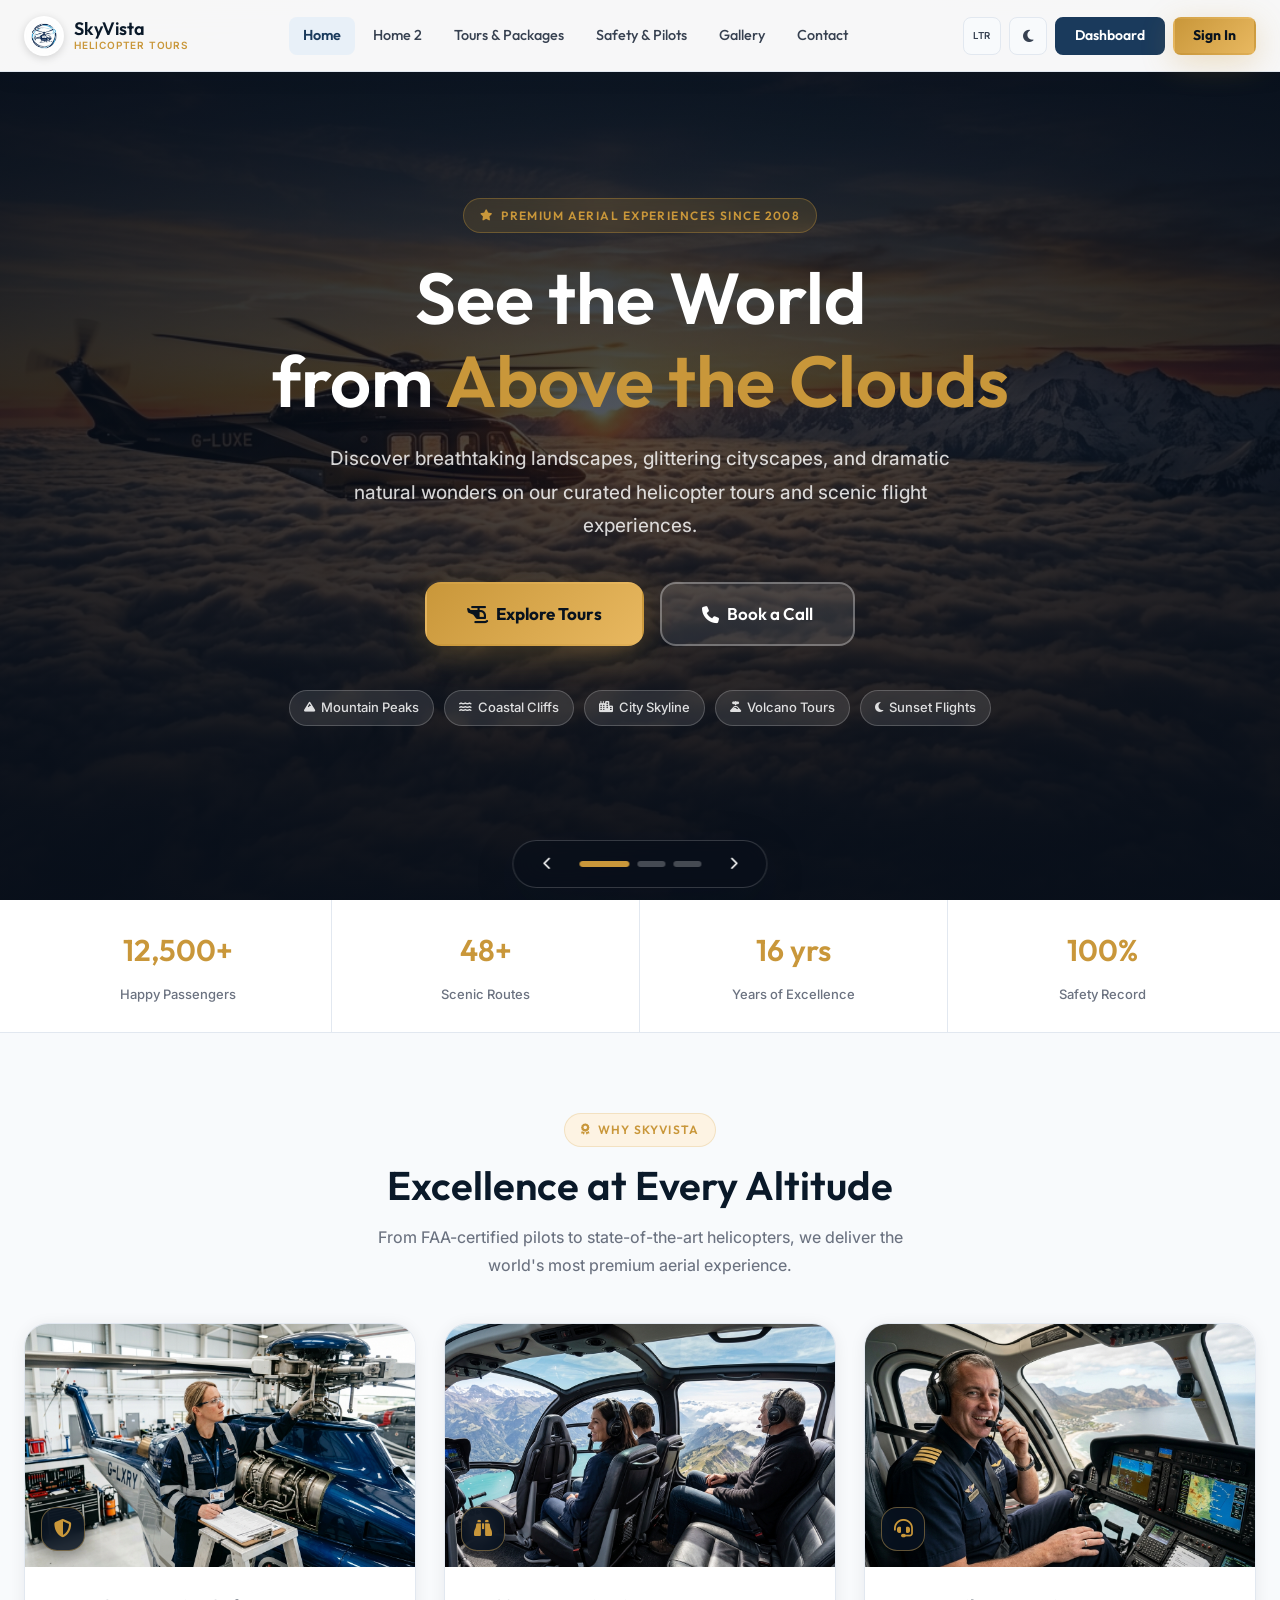
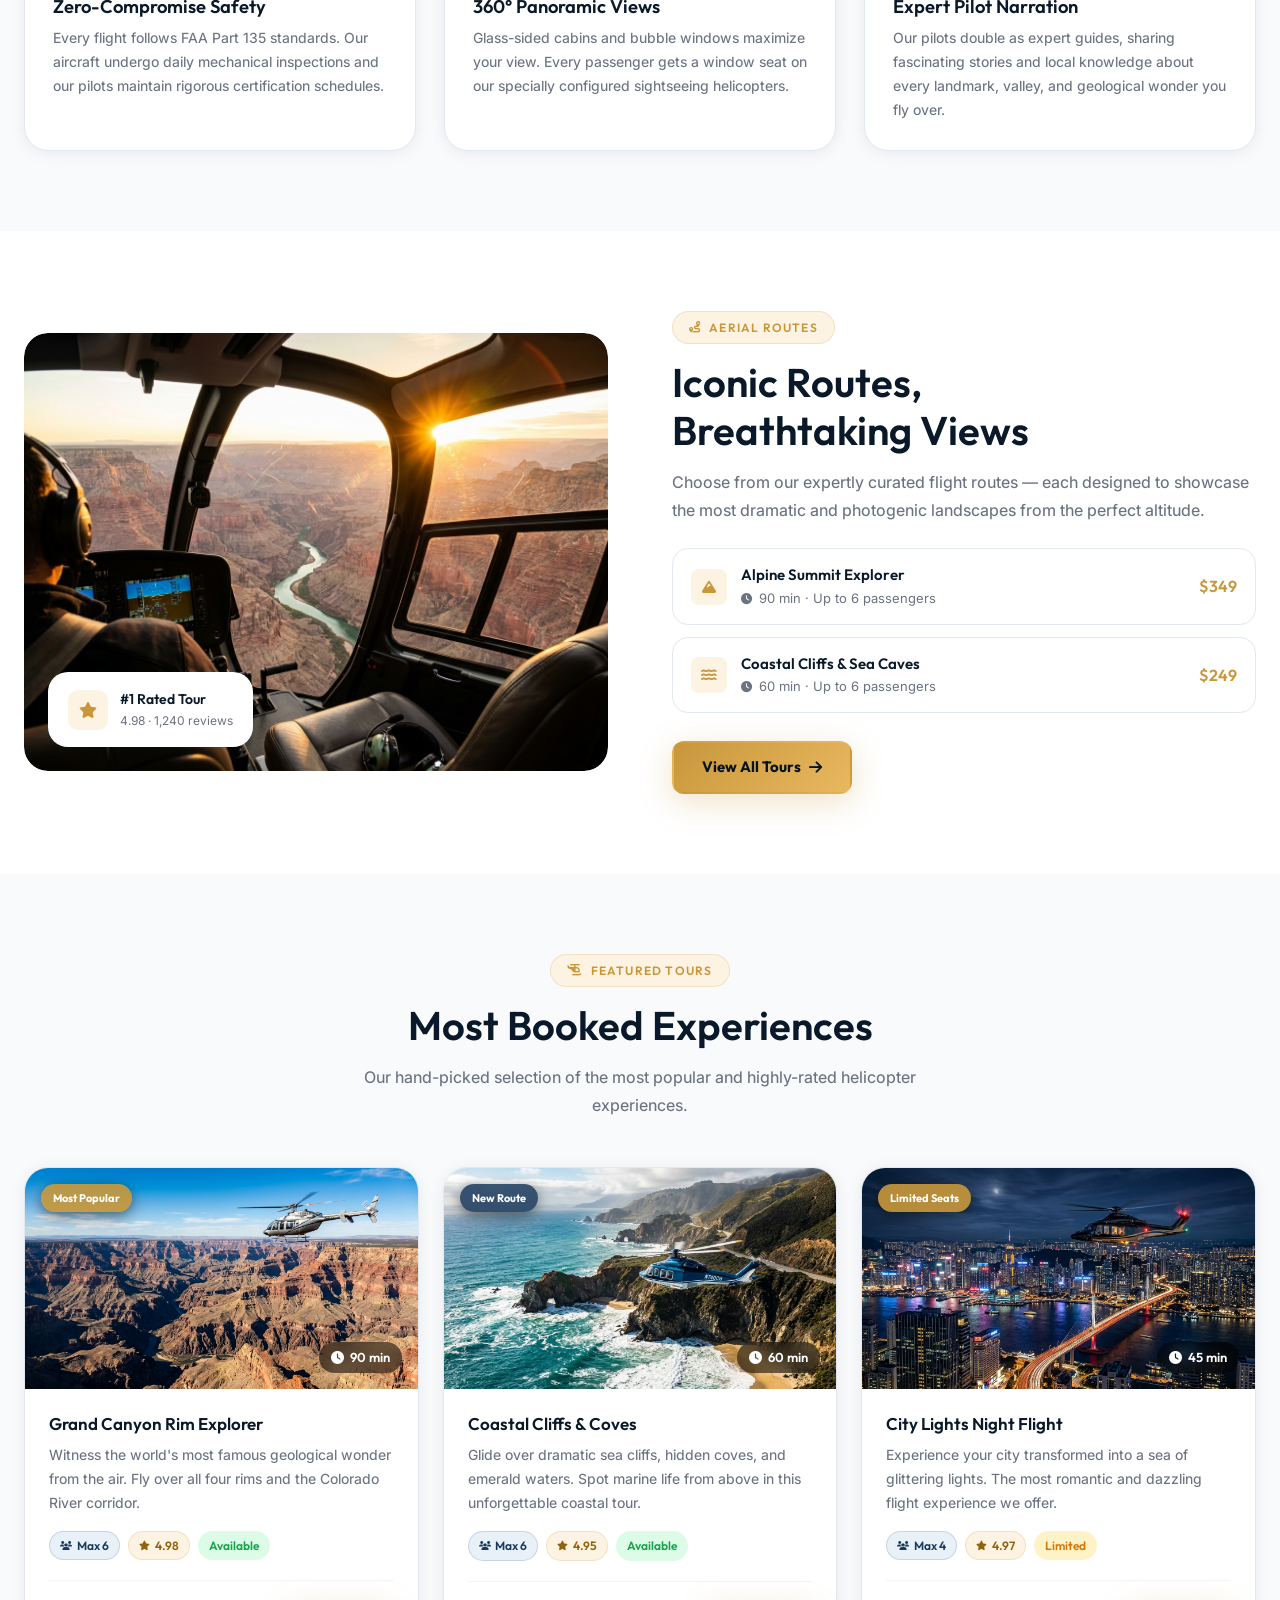
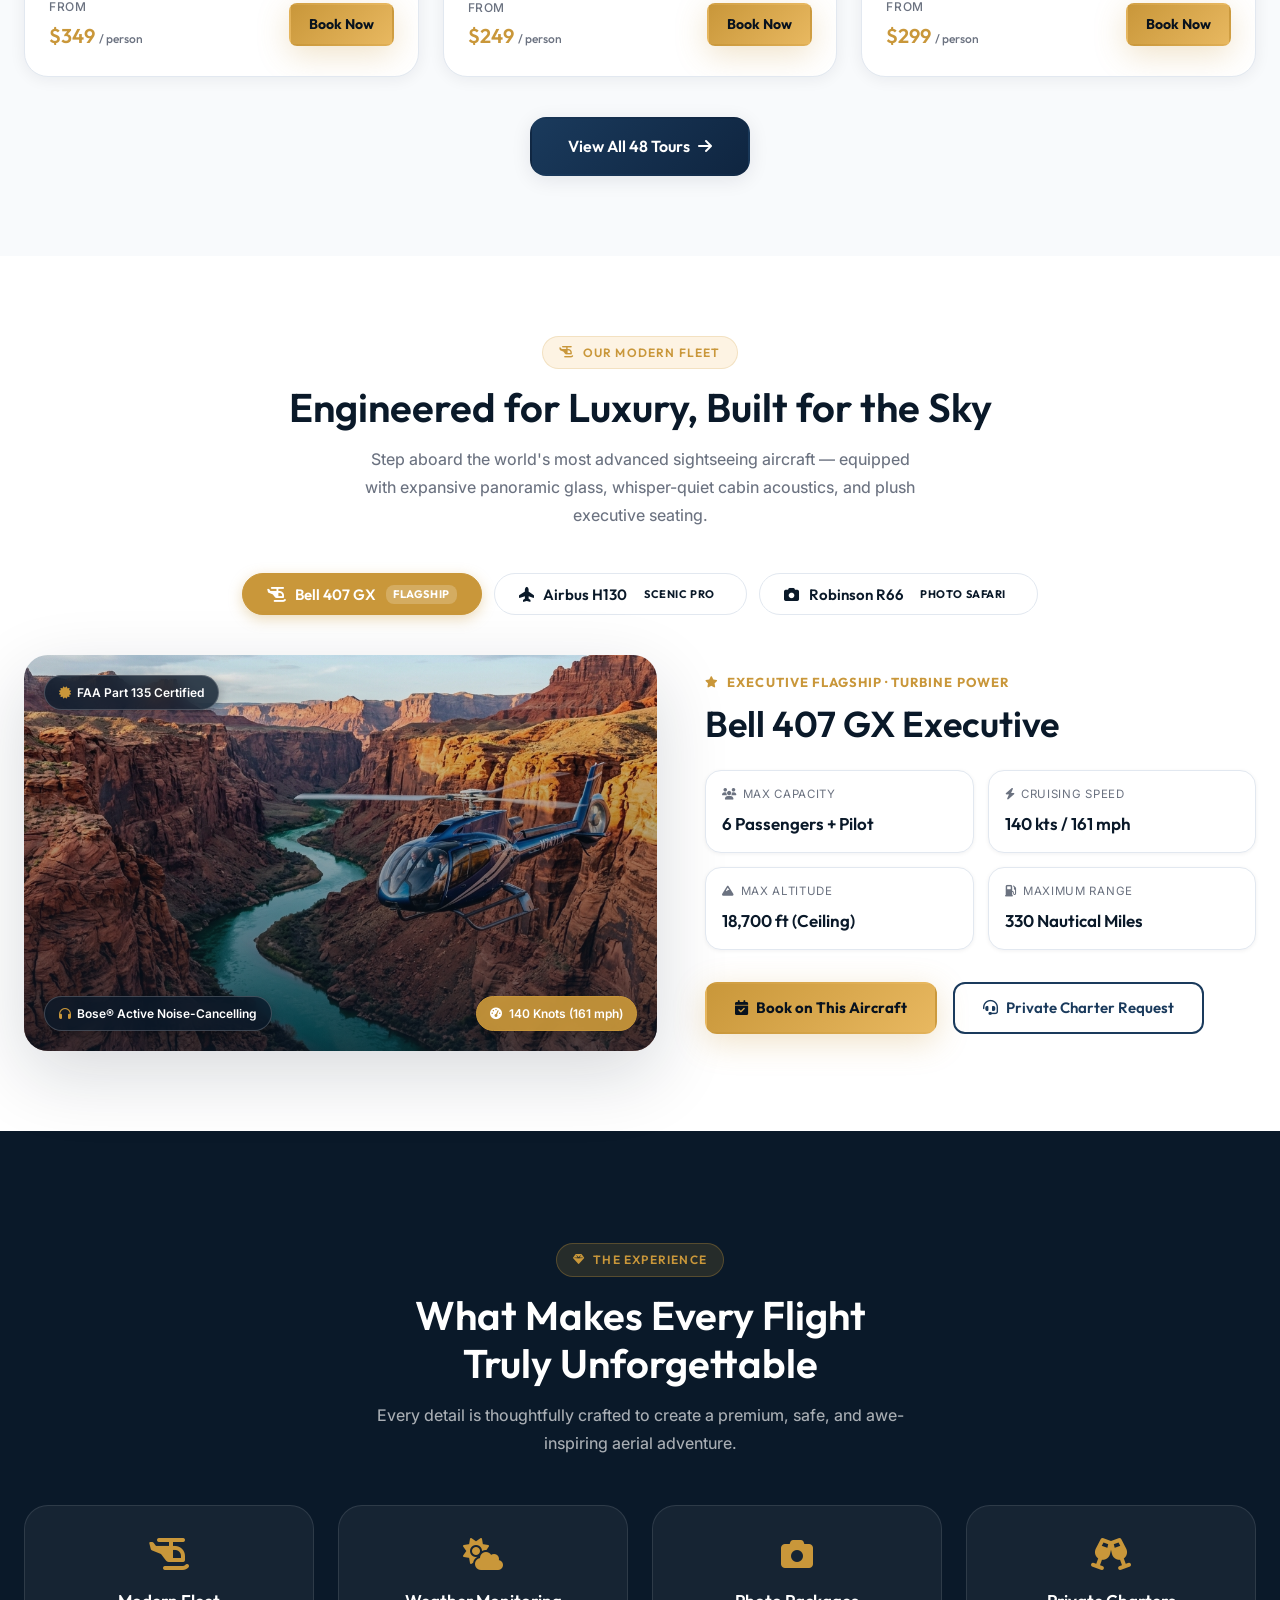
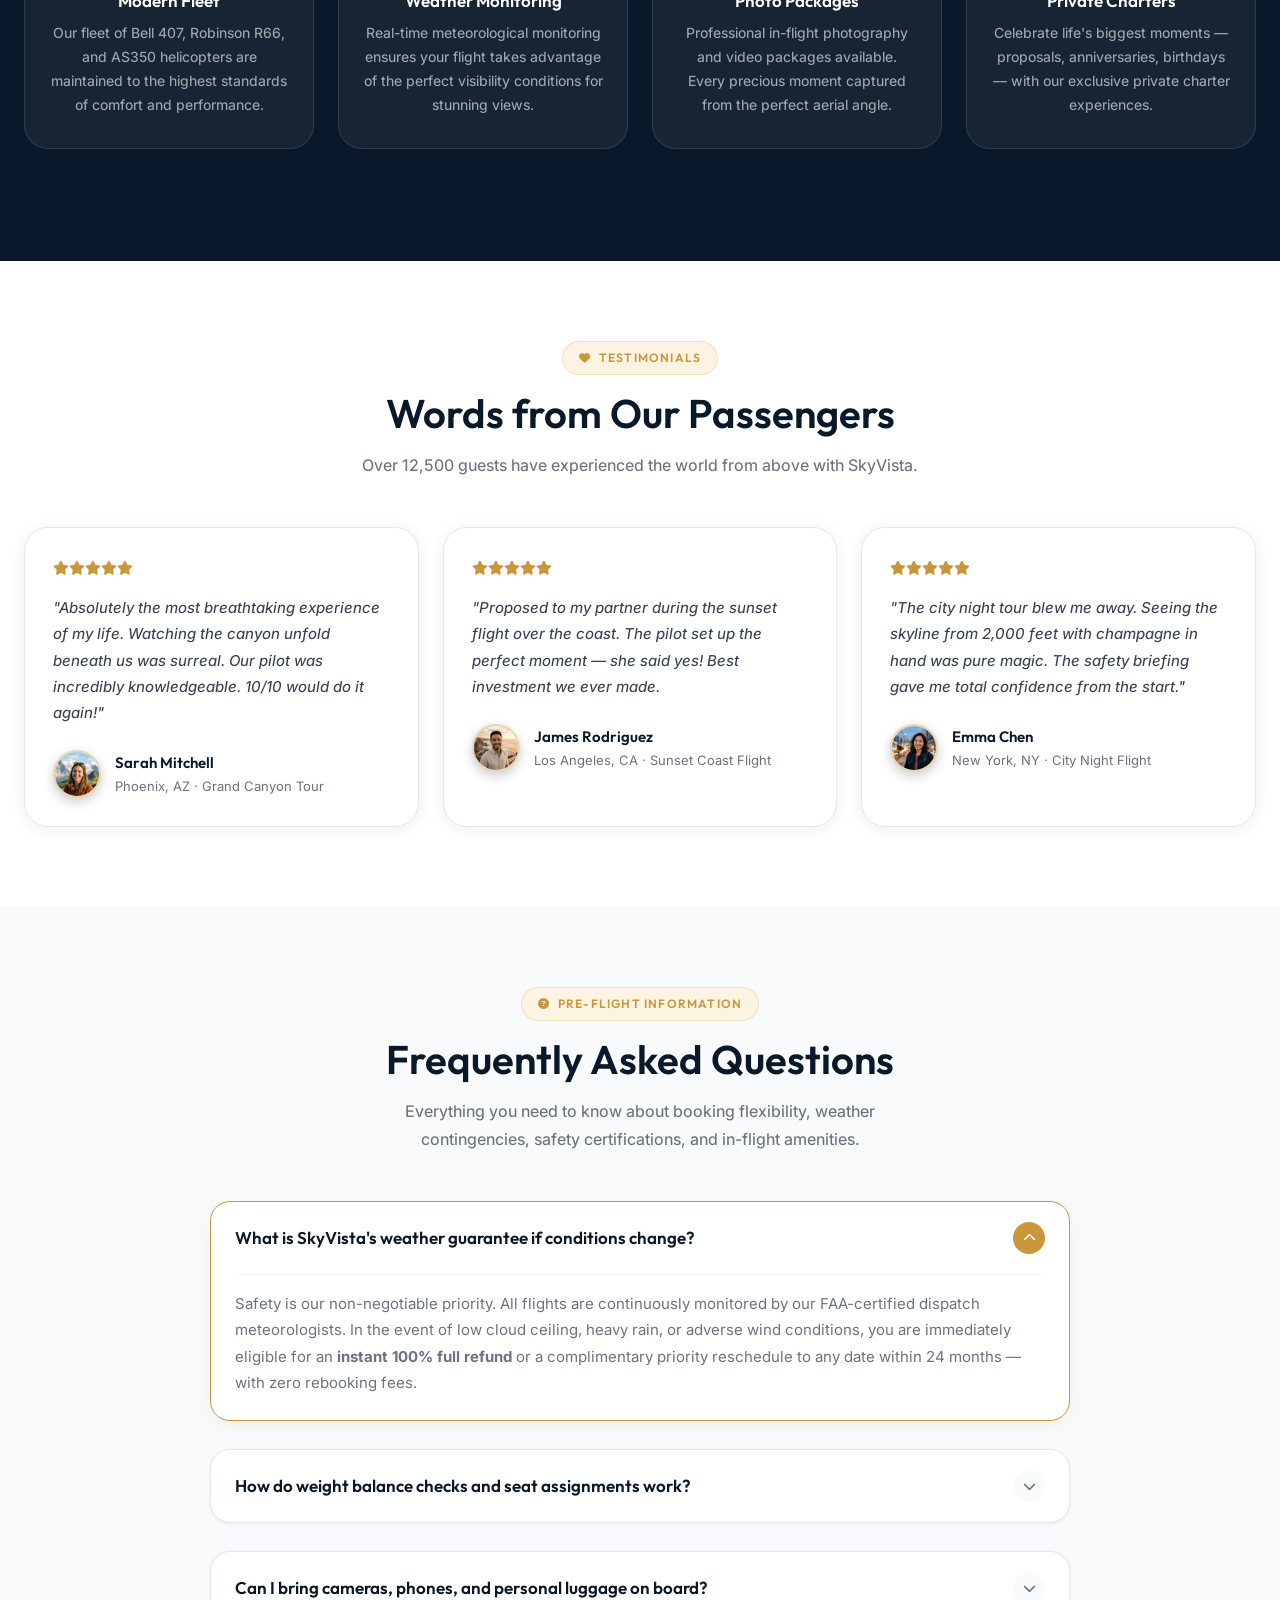
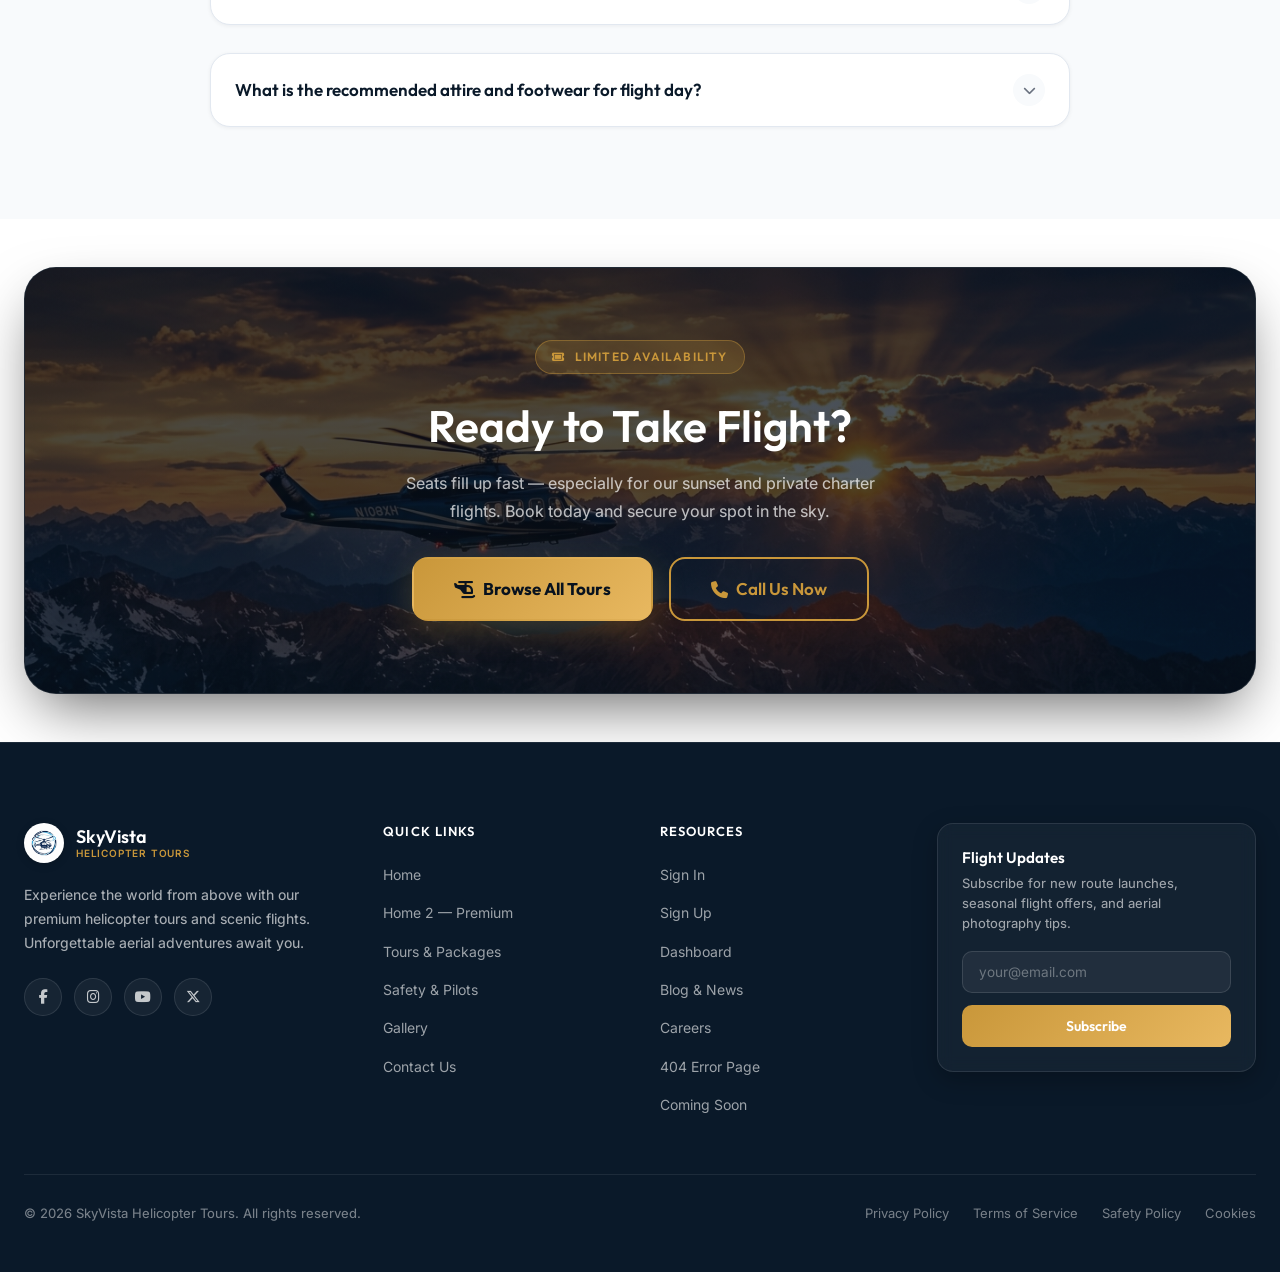
==== commit ef09a788: "feat: add tour and gallery image assets and update gallery layout styles" ====
--- a/index.html
+++ b/index.html
@@ -141,7 +141,7 @@
         /* Controls */
         .hero-slider-controls {
             position: absolute;
-            bottom: 2rem;
+            bottom: 0.75rem;
             left: 50%;
             transform: translateX(-50%);
             display: flex;
@@ -230,16 +230,65 @@
 
         /* Feature strip */
         .features-strip {
-            display: grid; grid-template-columns: repeat(3, 1fr);
-            gap: 1.5rem; margin-top: 2rem;
+            display: grid;
+            grid-template-columns: repeat(3, 1fr);
+            gap: 1.75rem;
+            margin-top: 2.75rem;
         }
         .feature-strip-card {
-            background: var(--bg-card); border: 1px solid var(--border-default);
-            border-radius: var(--radius-xl); padding: 1.75rem;
-            display: flex; gap: 1.125rem; align-items: flex-start;
-            transition: var(--transition-smooth); box-shadow: var(--shadow-card);
-        }
-        .feature-strip-card:hover { box-shadow: var(--shadow-card-hover); transform: translateY(-3px); border-color: transparent; }
+            background: var(--bg-card);
+            border: 1px solid var(--border-default);
+            border-radius: var(--radius-2xl);
+            overflow: hidden;
+            display: flex;
+            flex-direction: column;
+            transition: var(--transition-smooth);
+            box-shadow: var(--shadow-card);
+        }
+        .feature-strip-card:hover {
+            box-shadow: 0 20px 40px -15px rgba(201, 151, 58, 0.25);
+            transform: translateY(-6px);
+            border-color: var(--secondary);
+        }
+        .feature-img-wrap {
+            position: relative;
+            width: 100%;
+            aspect-ratio: 16/10;
+            overflow: hidden;
+        }
+        .feature-card-img {
+            width: 100%;
+            height: 100%;
+            object-fit: cover;
+            transition: transform 0.6s cubic-bezier(0.16, 1, 0.3, 1);
+        }
+        .feature-strip-card:hover .feature-card-img {
+            transform: scale(1.08);
+        }
+        .feature-icon-badge {
+            position: absolute;
+            bottom: 1rem;
+            left: 1rem;
+            width: 44px;
+            height: 44px;
+            border-radius: var(--radius-lg);
+            background: rgba(8, 18, 32, 0.85);
+            backdrop-filter: blur(8px);
+            border: 1px solid rgba(232, 184, 96, 0.4);
+            display: flex;
+            align-items: center;
+            justify-content: center;
+            color: var(--secondary);
+            font-size: 1.15rem;
+            box-shadow: 0 4px 16px rgba(0, 0, 0, 0.4);
+            z-index: 2;
+        }
+        .feature-card-body {
+            padding: 1.75rem;
+            display: flex;
+            flex-direction: column;
+            flex-grow: 1;
+        }
 
         /* Routes highlight section (split layout) */
         .route-highlight {
@@ -312,25 +361,34 @@
         }
         .testimonial-author { display: flex; align-items: center; gap: 0.875rem; }
         .testimonial-avatar {
-            width: 44px; height: 44px; border-radius: 50%; object-fit: cover;
+            width: 48px; height: 48px; border-radius: 50%; object-fit: cover; object-position: center;
             background: var(--primary-light); flex-shrink: 0;
             display: flex; align-items: center; justify-content: center;
             font-family: var(--font-heading); font-size: 1rem; font-weight: 600; color: var(--primary);
+            border: 2px solid rgba(232, 184, 96, 0.45);
+            box-shadow: 0 4px 12px rgba(0, 0, 0, 0.2);
         }
         .testimonial-name { font-family: var(--font-heading); font-size: 0.9375rem; font-weight: 600; color: var(--text-heading); }
         .testimonial-loc { font-size: 0.8125rem; color: var(--text-muted); }
 
         /* CTA Banner */
         .cta-banner {
-            background: linear-gradient(135deg, var(--primary-dark) 0%, #0F2540 60%, #1A3A5C 100%);
-            border-radius: var(--radius-3xl); padding: 4rem 3rem;
-            text-align: center; position: relative; overflow: hidden;
+            background: #08121e;
+            border-radius: var(--radius-3xl);
+            padding: 4.5rem 3rem;
+            text-align: center;
+            position: relative;
+            overflow: hidden;
+            border: 1px solid rgba(255, 255, 255, 0.1);
+            box-shadow: 0 25px 60px -15px rgba(0, 0, 0, 0.6);
         }
         .cta-banner::before {
             content: '';
-            position: absolute; inset: 0;
-            background: url("assets/images/helicopter-city.jpg") center/cover no-repeat;
-            opacity: 0.12;
+            position: absolute;
+            inset: 0;
+            background: linear-gradient(180deg, rgba(8, 18, 30, 0.72) 0%, rgba(8, 18, 30, 0.6) 100%),
+                        url("assets/images/cta-banner-flight.jpg") center/cover no-repeat;
+            opacity: 0.85;
         }
         .cta-banner-content { position: relative; z-index: 1; }
         .cta-banner h2 { font-family: var(--font-heading); font-size: clamp(1.75rem, 4vw, 2.75rem); font-weight: 600; color: #fff; margin-bottom: 1rem; }
@@ -347,6 +405,334 @@
         }
         .filter-tab:hover { border-color: var(--secondary); color: var(--secondary); }
         .filter-tab.active { background: var(--secondary); border-color: var(--secondary); color: #fff; }
+
+        /* ── FLEET SHOWCASE SECTION ── */
+        .fleet-tabs {
+            display: flex;
+            gap: 0.75rem;
+            justify-content: center;
+            flex-wrap: wrap;
+            margin-top: 2.75rem;
+            margin-bottom: 2.5rem;
+        }
+        .fleet-tab-btn {
+            font-family: var(--font-heading);
+            font-size: 0.9375rem;
+            font-weight: 600;
+            padding: 0.65rem 1.5rem;
+            border-radius: var(--radius-full);
+            border: 1.5px solid var(--border-default);
+            background: var(--bg-card);
+            color: var(--text-heading);
+            cursor: pointer;
+            transition: var(--transition-fast);
+            display: inline-flex;
+            align-items: center;
+            gap: 0.6rem;
+        }
+        .fleet-tab-btn:hover {
+            border-color: var(--secondary);
+            color: var(--secondary);
+            transform: translateY(-1px);
+        }
+        .fleet-tab-btn.active {
+            background: var(--secondary);
+            border-color: var(--secondary);
+            color: #fff;
+            box-shadow: 0 4px 14px rgba(201, 151, 58, 0.35);
+        }
+        .fleet-tab-badge {
+            font-size: 0.6875rem;
+            text-transform: uppercase;
+            letter-spacing: 0.05em;
+            padding: 0.15rem 0.45rem;
+            border-radius: var(--radius-sm);
+            background: rgba(255,255,255,0.2);
+            font-weight: 700;
+        }
+        .fleet-panel {
+            display: none;
+            opacity: 0;
+            transform: translateY(12px);
+            transition: opacity 0.4s ease, transform 0.4s ease;
+        }
+        .fleet-panel.active {
+            display: grid;
+            grid-template-columns: 1.15fr 1fr;
+            gap: 3rem;
+            align-items: center;
+            opacity: 1;
+            transform: translateY(0);
+        }
+        .fleet-img-wrap {
+            position: relative;
+            border-radius: var(--radius-2xl);
+            overflow: hidden;
+            box-shadow: var(--shadow-xl);
+            aspect-ratio: 16/10;
+            background: var(--bg-card);
+        }
+        .fleet-img-wrap img {
+            width: 100%;
+            height: 100%;
+            object-fit: cover;
+            display: block;
+            transition: transform 0.6s cubic-bezier(0.16, 1, 0.3, 1);
+        }
+        .fleet-img-wrap:hover img {
+            transform: scale(1.04);
+        }
+        .fleet-img-overlay {
+            position: absolute;
+            inset: 0;
+            background: linear-gradient(180deg, rgba(10,25,41,0.05) 0%, rgba(10,25,41,0.65) 100%);
+            pointer-events: none;
+        }
+        .fleet-chip {
+            position: absolute;
+            background: rgba(10, 25, 41, 0.78);
+            border: 1px solid rgba(255, 255, 255, 0.2);
+            backdrop-filter: blur(8px);
+            -webkit-backdrop-filter: blur(8px);
+            color: #fff;
+            padding: 0.4rem 0.85rem;
+            border-radius: var(--radius-full);
+            font-size: 0.75rem;
+            font-weight: 600;
+            display: inline-flex;
+            align-items: center;
+            gap: 0.4rem;
+            box-shadow: 0 4px 12px rgba(0,0,0,0.25);
+            z-index: 2;
+        }
+        .fleet-chip-top { top: 1.25rem; left: 1.25rem; }
+        .fleet-chip-bottom { bottom: 1.25rem; left: 1.25rem; }
+        .fleet-chip-speed { bottom: 1.25rem; right: 1.25rem; background: rgba(201, 151, 58, 0.92); border-color: var(--secondary); }
+        [dir="rtl"] .fleet-chip-top { left: auto; right: 1.25rem; }
+        [dir="rtl"] .fleet-chip-bottom { left: auto; right: 1.25rem; }
+        [dir="rtl"] .fleet-chip-speed { right: auto; left: 1.25rem; }
+
+        .fleet-content {
+            display: flex;
+            flex-direction: column;
+        }
+        .fleet-designation {
+            display: inline-flex;
+            align-items: center;
+            gap: 0.5rem;
+            font-family: var(--font-heading);
+            font-size: 0.8125rem;
+            font-weight: 700;
+            text-transform: uppercase;
+            letter-spacing: 0.08em;
+            color: var(--secondary);
+            margin-bottom: 0.5rem;
+        }
+        .fleet-title {
+            font-family: var(--font-heading);
+            font-size: clamp(1.75rem, 3vw, 2.25rem);
+            font-weight: 600;
+            color: var(--text-heading);
+            line-height: 1.25;
+            margin-bottom: 1.5rem;
+        }
+        .fleet-desc {
+            font-size: 0.9375rem;
+            color: var(--text-muted);
+            line-height: 1.7;
+            margin-bottom: 1.5rem;
+        }
+        .fleet-features-pills {
+            display: flex;
+            flex-wrap: wrap;
+            gap: 0.5rem;
+            margin-bottom: 1.75rem;
+        }
+        .fleet-pill {
+            display: inline-flex;
+            align-items: center;
+            gap: 0.4rem;
+            font-size: 0.78125rem;
+            font-weight: 600;
+            padding: 0.35rem 0.75rem;
+            border-radius: var(--radius-full);
+            background: var(--bg-surface);
+            border: 1px solid var(--border-default);
+            color: var(--text-body);
+        }
+        .fleet-specs-grid {
+            display: grid;
+            grid-template-columns: repeat(2, 1fr);
+            gap: 0.875rem;
+            margin-bottom: 2rem;
+        }
+        .fleet-spec-card {
+            background: var(--bg-card);
+            border: 1px solid var(--border-default);
+            border-radius: var(--radius-lg);
+            padding: 0.875rem 1rem;
+            box-shadow: var(--shadow-sm);
+        }
+        .fleet-spec-label {
+            font-size: 0.71875rem;
+            color: var(--text-muted);
+            text-transform: uppercase;
+            letter-spacing: 0.06em;
+            display: flex;
+            align-items: center;
+            gap: 0.35rem;
+            margin-bottom: 0.35rem;
+        }
+        .fleet-spec-val {
+            font-family: var(--font-heading);
+            font-size: 1.0625rem;
+            font-weight: 600;
+            color: var(--text-heading);
+        }
+        .fleet-actions {
+            display: flex;
+            gap: 1rem;
+            flex-wrap: wrap;
+        }
+
+        /* ── PASSENGER FAQ SECTION ── */
+        .faq-filter-tabs {
+            display: flex;
+            gap: 0.5rem;
+            justify-content: center;
+            flex-wrap: wrap;
+            margin-bottom: 2.5rem;
+        }
+        .faq-tab-btn {
+            font-family: var(--font-heading);
+            font-size: 0.875rem;
+            font-weight: 600;
+            padding: 0.45rem 1.15rem;
+            border-radius: var(--radius-full);
+            border: 1.5px solid var(--border-default);
+            background: var(--bg-card);
+            color: var(--text-body);
+            cursor: pointer;
+            transition: var(--transition-fast);
+        }
+        .faq-tab-btn:hover {
+            border-color: var(--secondary);
+            color: var(--secondary);
+        }
+        .faq-tab-btn.active {
+            background: var(--secondary);
+            border-color: var(--secondary);
+            color: #fff;
+        }
+        .faq-accordion-list {
+            max-width: 860px;
+            margin: 0 auto;
+            display: flex;
+            flex-direction: column;
+            gap: 1rem;
+        }
+        .faq-item {
+            background: var(--bg-card);
+            border: 1px solid var(--border-default);
+            border-radius: var(--radius-xl);
+            overflow: hidden;
+            transition: border-color var(--transition-fast), box-shadow var(--transition-fast);
+            box-shadow: var(--shadow-sm);
+        }
+        .faq-item:hover {
+            border-color: rgba(201, 151, 58, 0.4);
+        }
+        .faq-item.open {
+            border-color: var(--secondary);
+            box-shadow: 0 6px 20px -4px rgba(201, 151, 58, 0.15);
+        }
+        .faq-header {
+            width: 100%;
+            padding: 1.25rem 1.5rem;
+            display: flex;
+            align-items: center;
+            justify-content: space-between;
+            gap: 1rem;
+            background: transparent;
+            border: none;
+            cursor: pointer;
+            text-align: left;
+            color: var(--text-heading);
+            font-family: var(--font-heading);
+            font-size: 1.0625rem;
+            font-weight: 600;
+            line-height: 1.35;
+        }
+        [dir="rtl"] .faq-header {
+            text-align: right;
+        }
+        .faq-question-text {
+            display: flex;
+            align-items: center;
+            gap: 0.875rem;
+            flex: 1;
+        }
+        .faq-badge {
+            font-size: 0.6875rem;
+            font-weight: 700;
+            text-transform: uppercase;
+            letter-spacing: 0.05em;
+            padding: 0.2rem 0.55rem;
+            border-radius: var(--radius-full);
+            background: var(--bg-surface);
+            border: 1px solid var(--border-default);
+            color: var(--text-muted);
+            white-space: nowrap;
+            flex-shrink: 0;
+        }
+        .faq-icon-wrap {
+            width: 32px;
+            height: 32px;
+            border-radius: 50%;
+            background: var(--bg-surface);
+            display: flex;
+            align-items: center;
+            justify-content: center;
+            color: var(--text-muted);
+            font-size: 0.8125rem;
+            transition: transform 0.3s cubic-bezier(0.16, 1, 0.3, 1), background 0.3s, color 0.3s;
+            flex-shrink: 0;
+        }
+        .faq-item.open .faq-icon-wrap {
+            transform: rotate(180deg);
+            background: var(--secondary);
+            color: #fff;
+        }
+        .faq-body {
+            max-height: 0;
+            overflow: hidden;
+            transition: max-height 0.35s cubic-bezier(0.16, 1, 0.3, 1), padding 0.35s ease;
+            padding: 0 1.5rem;
+        }
+        .faq-item.open .faq-body {
+            max-height: 400px;
+            padding: 0 1.5rem 1.5rem;
+        }
+        .faq-content-inner {
+            font-size: 0.9375rem;
+            color: var(--text-muted);
+            line-height: 1.75;
+            border-top: 1px solid var(--border-light);
+            padding-top: 1rem;
+        }
+        .faq-concierge-card {
+            max-width: 860px;
+            margin: 3rem auto 0;
+            background: var(--bg-surface);
+            border: 1px solid var(--border-default);
+            border-radius: var(--radius-2xl);
+            padding: 1.5rem 2rem;
+            display: flex;
+            align-items: center;
+            justify-content: space-between;
+            gap: 1.5rem;
+            flex-wrap: wrap;
+        }
 
         /* Responsive */
         @media (max-width: 1024px) {
@@ -356,6 +742,7 @@
             .testimonial-grid { grid-template-columns: 1fr; }
             .stats-strip-inner { grid-template-columns: repeat(2, 1fr); }
             .stat-strip-item:nth-child(2) { border-right: none; }
+            .fleet-panel.active { grid-template-columns: 1fr; gap: 2rem; }
         }
         @media (max-width: 768px) {
             .hero-ctas { flex-direction: column; align-items: center; width: 100%; max-width: 340px; margin-left: auto; margin-right: auto; }
@@ -364,11 +751,24 @@
             .experience-grid { grid-template-columns: 1fr 1fr; }
             .cta-banner { padding: 2.5rem 1.5rem; border-radius: var(--radius-2xl); }
             .features-strip { grid-template-columns: 1fr; }
+            .fleet-tabs { gap: 0.5rem; }
+            .fleet-tab-btn { padding: 0.5rem 1rem; font-size: 0.8125rem; }
+            .fleet-specs-grid { grid-template-columns: 1fr 1fr; gap: 0.625rem; }
+            .fleet-actions { flex-direction: column; }
+            .fleet-actions .btn { width: 100%; justify-content: center; }
+            .faq-header { padding: 1rem 1.125rem; font-size: 0.9375rem; }
+            .faq-body { padding: 0 1.125rem; }
+            .faq-item.open .faq-body { padding: 0 1.125rem 1.125rem; }
+            .faq-concierge-card { padding: 1.25rem 1rem; flex-direction: column; text-align: center; }
+            .faq-concierge-card .btn { width: 100%; justify-content: center; }
         }
         @media (max-width: 480px) {
             .stats-strip-inner { grid-template-columns: 1fr 1fr; }
             .experience-grid { grid-template-columns: 1fr; }
             .hero-routes { display: none; }
+            .fleet-specs-grid { grid-template-columns: 1fr; }
+            .fleet-chip { font-size: 0.6875rem; padding: 0.3rem 0.65rem; }
+            .faq-badge { display: none; }
         }
     </style>
 </head>
@@ -384,7 +784,7 @@
     <div class="hero-home-slides">
         <!-- Slide 1 -->
         <div class="hero-home-slide active" data-index="0">
-            <img src="assets/images/hero-aerial.jpg" alt="Aerial mountain view from helicopter" class="hero-bg">
+            <img src="assets/images/hero-above-clouds.jpg" alt="Aerial view of helicopter soaring above the clouds at golden hour sunrise" class="hero-bg">
             <div class="hero-overlay"></div>
             <div class="hero-home-content">
                 <span class="hero-badge">
@@ -538,31 +938,40 @@
             <h2 class="section-title">Excellence at Every Altitude</h2>
             <p class="section-subtitle">From FAA-certified pilots to state-of-the-art helicopters, we deliver the world's most premium aerial experience.</p>
         </div>
-        <div class="features-strip" style="margin-top:3rem;">
+        <div class="features-strip">
             <div class="feature-strip-card animate-on-scroll delay-1">
-                <div class="feature-icon-wrap">
-                    <i class="fas fa-shield-halved"></i>
-                </div>
-                <div>
-                    <h3 style="font-family:var(--font-heading);font-size:1.0625rem;font-weight:600;color:var(--text-heading);margin-bottom:0.5rem;">Zero-Compromise Safety</h3>
+                <div class="feature-img-wrap">
+                    <img src="assets/images/feature-safety-inspection.jpg" alt="Zero-Compromise Safety Pre-Flight Inspection" class="feature-card-img">
+                    <div class="feature-icon-badge">
+                        <i class="fas fa-shield-halved"></i>
+                    </div>
+                </div>
+                <div class="feature-card-body">
+                    <h3 style="font-family:var(--font-heading);font-size:1.15rem;font-weight:600;color:var(--text-heading);margin-bottom:0.5rem;">Zero-Compromise Safety</h3>
                     <p style="font-size:0.875rem;color:var(--text-muted);line-height:1.7;">Every flight follows FAA Part 135 standards. Our aircraft undergo daily mechanical inspections and our pilots maintain rigorous certification schedules.</p>
                 </div>
             </div>
             <div class="feature-strip-card animate-on-scroll delay-2">
-                <div class="feature-icon-wrap">
-                    <i class="fas fa-binoculars"></i>
-                </div>
-                <div>
-                    <h3 style="font-family:var(--font-heading);font-size:1.0625rem;font-weight:600;color:var(--text-heading);margin-bottom:0.5rem;">360° Panoramic Views</h3>
+                <div class="feature-img-wrap">
+                    <img src="assets/images/feature-panoramic-cabin.jpg" alt="360° Panoramic Views Cabin Experience" class="feature-card-img">
+                    <div class="feature-icon-badge">
+                        <i class="fas fa-binoculars"></i>
+                    </div>
+                </div>
+                <div class="feature-card-body">
+                    <h3 style="font-family:var(--font-heading);font-size:1.15rem;font-weight:600;color:var(--text-heading);margin-bottom:0.5rem;">360° Panoramic Views</h3>
                     <p style="font-size:0.875rem;color:var(--text-muted);line-height:1.7;">Glass-sided cabins and bubble windows maximize your view. Every passenger gets a window seat on our specially configured sightseeing helicopters.</p>
                 </div>
             </div>
             <div class="feature-strip-card animate-on-scroll delay-3">
-                <div class="feature-icon-wrap">
-                    <i class="fas fa-headset"></i>
-                </div>
-                <div>
-                    <h3 style="font-family:var(--font-heading);font-size:1.0625rem;font-weight:600;color:var(--text-heading);margin-bottom:0.5rem;">Expert Pilot Narration</h3>
+                <div class="feature-img-wrap">
+                    <img src="assets/images/feature-pilot-narration.jpg" alt="Expert Pilot Narration Cockpit Flight Deck" class="feature-card-img">
+                    <div class="feature-icon-badge">
+                        <i class="fas fa-headset"></i>
+                    </div>
+                </div>
+                <div class="feature-card-body">
+                    <h3 style="font-family:var(--font-heading);font-size:1.15rem;font-weight:600;color:var(--text-heading);margin-bottom:0.5rem;">Expert Pilot Narration</h3>
                     <p style="font-size:0.875rem;color:var(--text-muted);line-height:1.7;">Our pilots double as expert guides, sharing fascinating stories and local knowledge about every landmark, valley, and geological wonder you fly over.</p>
                 </div>
             </div>
@@ -577,7 +986,7 @@
     <div class="container">
         <div class="route-highlight">
             <div class="route-highlight-img animate-on-scroll">
-                <img src="assets/images/tour-canyon.jpg" alt="Grand Canyon aerial helicopter tour">
+                <img src="assets/images/route-highlight-canyon.jpg" alt="Grand Canyon aerial helicopter cockpit view">
                 <div class="route-highlight-badge">
                     <div style="width:40px;height:40px;border-radius:10px;background:var(--secondary-light);display:flex;align-items:center;justify-content:center;color:var(--secondary);font-size:1rem;flex-shrink:0;">
                         <i class="fas fa-star"></i>
@@ -609,22 +1018,6 @@
                         </div>
                         <div class="route-item-price">$249</div>
                     </div>
-                    <div class="route-item">
-                        <div class="route-item-icon"><i class="fas fa-city"></i></div>
-                        <div class="route-item-info">
-                            <div class="route-item-name">City Lights Night Flight</div>
-                            <div class="route-item-dur"><i class="fas fa-clock" style="font-size:0.7rem;margin-right:3px;"></i> 45 min · Up to 4 passengers</div>
-                        </div>
-                        <div class="route-item-price">$299</div>
-                    </div>
-                    <div class="route-item">
-                        <div class="route-item-icon"><i class="fas fa-sun"></i></div>
-                        <div class="route-item-info">
-                            <div class="route-item-name">Golden Hour Sunset Flight</div>
-                            <div class="route-item-dur"><i class="fas fa-clock" style="font-size:0.7rem;margin-right:3px;"></i> 75 min · Up to 6 passengers</div>
-                        </div>
-                        <div class="route-item-price">$389</div>
-                    </div>
                 </div>
                 <a href="tours.html" class="btn btn-primary" style="margin-top:1.75rem;">
                     View All Tours <i class="fas fa-arrow-right"></i>
@@ -644,17 +1037,10 @@
             <h2 class="section-title">Most Booked Experiences</h2>
             <p class="section-subtitle">Our hand-picked selection of the most popular and highly-rated helicopter experiences.</p>
         </div>
-        <div class="filter-tabs" style="margin-top:2rem;">
-            <button class="filter-tab active" data-filter="all" onclick="switchFilter('all')">All Tours</button>
-            <button class="filter-tab" data-filter="mountain" onclick="switchFilter('mountain')">Mountain</button>
-            <button class="filter-tab" data-filter="coastal" onclick="switchFilter('coastal')">Coastal</button>
-            <button class="filter-tab" data-filter="city" onclick="switchFilter('city')">City</button>
-            <button class="filter-tab" data-filter="private" onclick="switchFilter('private')">Private</button>
-        </div>
-        <div class="grid-3">
+        <div class="grid-3" style="margin-top:3rem;">
             <div class="tour-card filterable-card animate-on-scroll delay-1" data-category="mountain">
                 <div class="tour-card-img-wrap">
-                    <img src="assets/images/tour-canyon.jpg" alt="Grand Canyon Tour" class="tour-card-img">
+                    <img src="assets/images/tour-card-canyon.jpg" alt="Grand Canyon Tour" class="tour-card-img">
                     <span class="tour-card-badge tour-card-badge-popular">Most Popular</span>
                     <span class="tour-card-duration"><i class="fas fa-clock"></i> 90 min</span>
                 </div>
@@ -678,7 +1064,7 @@
 
             <div class="tour-card filterable-card animate-on-scroll delay-2" data-category="coastal">
                 <div class="tour-card-img-wrap">
-                    <img src="assets/images/tour-coastal.jpg" alt="Coastal Cliffs Tour" class="tour-card-img">
+                    <img src="assets/images/tour-card-coastal.jpg" alt="Coastal Cliffs Tour" class="tour-card-img">
                     <span class="tour-card-badge" style="background:rgba(26,58,92,0.85);color:#fff;backdrop-filter:blur(8px);">New Route</span>
                     <span class="tour-card-duration"><i class="fas fa-clock"></i> 60 min</span>
                 </div>
@@ -702,7 +1088,7 @@
 
             <div class="tour-card filterable-card animate-on-scroll delay-3" data-category="city">
                 <div class="tour-card-img-wrap">
-                    <img src="assets/images/helicopter-city.jpg" alt="City Night Flight" class="tour-card-img">
+                    <img src="assets/images/tour-card-citynight.jpg" alt="City Night Flight" class="tour-card-img">
                     <span class="tour-card-badge" style="background:rgba(201,151,58,0.9);color:#fff;">Limited Seats</span>
                     <span class="tour-card-duration"><i class="fas fa-clock"></i> 45 min</span>
                 </div>
@@ -726,6 +1112,167 @@
         </div>
         <div style="text-align:center;margin-top:2.5rem;">
             <a href="tours.html" class="btn btn-secondary btn-lg">View All 48 Tours <i class="fas fa-arrow-right"></i></a>
+        </div>
+    </div>
+</section>
+
+<!-- ════════════════════════════════════════════
+     MODERN FLEET SHOWCASE
+════════════════════════════════════════════ -->
+<section class="section" id="section-fleet">
+    <div class="container">
+        <div class="text-center animate-on-scroll">
+            <span class="section-tag"><i class="fas fa-helicopter" style="font-size:0.7rem;"></i> Our Modern Fleet</span>
+            <h2 class="section-title">Engineered for Luxury, Built for the Sky</h2>
+            <p class="section-subtitle">Step aboard the world's most advanced sightseeing aircraft — equipped with expansive panoramic glass, whisper-quiet cabin acoustics, and plush executive seating.</p>
+        </div>
+
+        <!-- Aircraft Selection Tabs -->
+        <div class="fleet-tabs animate-on-scroll delay-1">
+            <button class="fleet-tab-btn active" onclick="switchFleetTab('bell407', this)" aria-selected="true">
+                <i class="fas fa-helicopter"></i> Bell 407 GX <span class="fleet-tab-badge">Flagship</span>
+            </button>
+            <button class="fleet-tab-btn" onclick="switchFleetTab('h130', this)" aria-selected="false">
+                <i class="fas fa-plane-up"></i> Airbus H130 <span class="fleet-tab-badge">Scenic Pro</span>
+            </button>
+            <button class="fleet-tab-btn" onclick="switchFleetTab('r66', this)" aria-selected="false">
+                <i class="fas fa-camera"></i> Robinson R66 <span class="fleet-tab-badge">Photo Safari</span>
+            </button>
+        </div>
+
+        <!-- Panel 1: Bell 407 GX -->
+        <div class="fleet-panel active" id="fleet-bell407">
+            <div class="fleet-img-wrap animate-on-scroll delay-1">
+                <img src="assets/images/tour-canyon-flight.jpg" alt="Bell 407 GX Executive Helicopter">
+                <div class="fleet-img-overlay"></div>
+                <div class="fleet-chip fleet-chip-top">
+                    <i class="fas fa-certificate" style="color:var(--secondary);"></i> FAA Part 135 Certified
+                </div>
+                <div class="fleet-chip fleet-chip-bottom">
+                    <i class="fas fa-headphones" style="color:var(--secondary);"></i> Bose® Active Noise-Cancelling
+                </div>
+                <div class="fleet-chip fleet-chip-speed">
+                    <i class="fas fa-gauge-high"></i> 140 Knots (161 mph)
+                </div>
+            </div>
+            <div class="fleet-content animate-on-scroll delay-2">
+                <div class="fleet-designation">
+                    <i class="fas fa-star" style="font-size:0.7rem;"></i> Executive Flagship · Turbine Power
+                </div>
+                <h3 class="fleet-title">Bell 407 GX Executive</h3>
+                <div class="fleet-specs-grid">
+                    <div class="fleet-spec-card">
+                        <span class="fleet-spec-label"><i class="fas fa-users"></i> Max Capacity</span>
+                        <div class="fleet-spec-val">6 Passengers + Pilot</div>
+                    </div>
+                    <div class="fleet-spec-card">
+                        <span class="fleet-spec-label"><i class="fas fa-bolt"></i> Cruising Speed</span>
+                        <div class="fleet-spec-val">140 kts / 161 mph</div>
+                    </div>
+                    <div class="fleet-spec-card">
+                        <span class="fleet-spec-label"><i class="fas fa-mountain"></i> Max Altitude</span>
+                        <div class="fleet-spec-val">18,700 ft (Ceiling)</div>
+                    </div>
+                    <div class="fleet-spec-card">
+                        <span class="fleet-spec-label"><i class="fas fa-gas-pump"></i> Maximum Range</span>
+                        <div class="fleet-spec-val">330 Nautical Miles</div>
+                    </div>
+                </div>
+                <div class="fleet-actions">
+                    <a href="tours.html" class="btn btn-primary"><i class="fas fa-calendar-check"></i> Book on This Aircraft</a>
+                    <a href="contact.html" class="btn btn-outline"><i class="fas fa-headset"></i> Private Charter Request</a>
+                </div>
+            </div>
+        </div>
+
+        <!-- Panel 2: Airbus H130 EcoStar -->
+        <div class="fleet-panel" id="fleet-h130">
+            <div class="fleet-img-wrap">
+                <img src="assets/images/helicopter-city.jpg" alt="Airbus H130 EcoStar Helicopter">
+                <div class="fleet-img-overlay"></div>
+                <div class="fleet-chip fleet-chip-top">
+                    <i class="fas fa-volume-xmark" style="color:#4ADE80;"></i> Quietest Sightseeing Aircraft
+                </div>
+                <div class="fleet-chip fleet-chip-bottom">
+                    <i class="fas fa-fan" style="color:var(--secondary);"></i> Fenestron® Shrouded Tail Rotor
+                </div>
+                <div class="fleet-chip fleet-chip-speed">
+                    <i class="fas fa-gauge-high"></i> 130 Knots (150 mph)
+                </div>
+            </div>
+            <div class="fleet-content">
+                <div class="fleet-designation">
+                    <i class="fas fa-trophy" style="font-size:0.7rem;"></i> Panoramic Specialist · Eco-Friendly
+                </div>
+                <h3 class="fleet-title">Airbus H130 EcoStar</h3>
+                <div class="fleet-specs-grid">
+                    <div class="fleet-spec-card">
+                        <span class="fleet-spec-label"><i class="fas fa-users"></i> Max Capacity</span>
+                        <div class="fleet-spec-val">7 Passengers + Pilot</div>
+                    </div>
+                    <div class="fleet-spec-card">
+                        <span class="fleet-spec-label"><i class="fas fa-bolt"></i> Cruising Speed</span>
+                        <div class="fleet-spec-val">130 kts / 150 mph</div>
+                    </div>
+                    <div class="fleet-spec-card">
+                        <span class="fleet-spec-label"><i class="fas fa-mountain"></i> Max Altitude</span>
+                        <div class="fleet-spec-val">15,655 ft (Ceiling)</div>
+                    </div>
+                    <div class="fleet-spec-card">
+                        <span class="fleet-spec-label"><i class="fas fa-gas-pump"></i> Maximum Range</span>
+                        <div class="fleet-spec-val">347 Nautical Miles</div>
+                    </div>
+                </div>
+                <div class="fleet-actions">
+                    <a href="tours.html" class="btn btn-primary"><i class="fas fa-calendar-check"></i> Book on This Aircraft</a>
+                    <a href="contact.html" class="btn btn-outline"><i class="fas fa-headset"></i> Private Charter Request</a>
+                </div>
+            </div>
+        </div>
+
+        <!-- Panel 3: Robinson R66 Turbine -->
+        <div class="fleet-panel" id="fleet-r66">
+            <div class="fleet-img-wrap">
+                <img src="assets/images/tour-coastal.jpg" alt="Robinson R66 Turbine Helicopter">
+                <div class="fleet-img-overlay"></div>
+                <div class="fleet-chip fleet-chip-top">
+                    <i class="fas fa-camera-retro" style="color:var(--secondary);"></i> Open-Lens Photography Specialist
+                </div>
+                <div class="fleet-chip fleet-chip-bottom">
+                    <i class="fas fa-plane-circle-check" style="color:#4ADE80;"></i> Rolls-Royce RR300 Engine
+                </div>
+                <div class="fleet-chip fleet-chip-speed">
+                    <i class="fas fa-gauge-high"></i> 120 Knots (138 mph)
+                </div>
+            </div>
+            <div class="fleet-content">
+                <div class="fleet-designation">
+                    <i class="fas fa-feather-pointed" style="font-size:0.7rem;"></i> Agile Aerial Cruiser · Safari Ready
+                </div>
+                <h3 class="fleet-title">Robinson R66 Turbine</h3>
+                <div class="fleet-specs-grid">
+                    <div class="fleet-spec-card">
+                        <span class="fleet-spec-label"><i class="fas fa-users"></i> Max Capacity</span>
+                        <div class="fleet-spec-val">4 Passengers + Pilot</div>
+                    </div>
+                    <div class="fleet-spec-card">
+                        <span class="fleet-spec-label"><i class="fas fa-bolt"></i> Cruising Speed</span>
+                        <div class="fleet-spec-val">120 kts / 138 mph</div>
+                    </div>
+                    <div class="fleet-spec-card">
+                        <span class="fleet-spec-label"><i class="fas fa-mountain"></i> Max Altitude</span>
+                        <div class="fleet-spec-val">14,000 ft (Ceiling)</div>
+                    </div>
+                    <div class="fleet-spec-card">
+                        <span class="fleet-spec-label"><i class="fas fa-gas-pump"></i> Maximum Range</span>
+                        <div class="fleet-spec-val">350 Nautical Miles</div>
+                    </div>
+                </div>
+                <div class="fleet-actions">
+                    <a href="tours.html" class="btn btn-primary"><i class="fas fa-calendar-check"></i> Book on This Aircraft</a>
+                    <a href="contact.html" class="btn btn-outline"><i class="fas fa-headset"></i> Private Charter Request</a>
+                </div>
+            </div>
         </div>
     </div>
 </section>
@@ -780,7 +1327,7 @@
                 <div class="testimonial-stars"><i class="fas fa-star"></i><i class="fas fa-star"></i><i class="fas fa-star"></i><i class="fas fa-star"></i><i class="fas fa-star"></i></div>
                 <p class="testimonial-text">"Absolutely the most breathtaking experience of my life. Watching the canyon unfold beneath us was surreal. Our pilot was incredibly knowledgeable. 10/10 would do it again!"</p>
                 <div class="testimonial-author">
-                    <div class="testimonial-avatar">SM</div>
+                    <img src="assets/images/passenger-sarah.jpg" alt="Sarah Mitchell" class="testimonial-avatar" loading="lazy">
                     <div>
                         <div class="testimonial-name">Sarah Mitchell</div>
                         <div class="testimonial-loc">Phoenix, AZ · Grand Canyon Tour</div>
@@ -789,9 +1336,9 @@
             </div>
             <div class="testimonial-card animate-on-scroll delay-2">
                 <div class="testimonial-stars"><i class="fas fa-star"></i><i class="fas fa-star"></i><i class="fas fa-star"></i><i class="fas fa-star"></i><i class="fas fa-star"></i></div>
-                <p class="testimonial-text">"Proposed to my partner during the sunset flight over the coast. The pilot set up the perfect moment — she said yes! Best investment we ever made. Thank you SkyVista!"</p>
+                <p class="testimonial-text">"Proposed to my partner during the sunset flight over the coast. The pilot set up the perfect moment — she said yes! Best investment we ever made.</p>
                 <div class="testimonial-author">
-                    <div class="testimonial-avatar">JR</div>
+                    <img src="assets/images/passenger-james.jpg" alt="James Rodriguez" class="testimonial-avatar" loading="lazy">
                     <div>
                         <div class="testimonial-name">James Rodriguez</div>
                         <div class="testimonial-loc">Los Angeles, CA · Sunset Coast Flight</div>
@@ -802,10 +1349,78 @@
                 <div class="testimonial-stars"><i class="fas fa-star"></i><i class="fas fa-star"></i><i class="fas fa-star"></i><i class="fas fa-star"></i><i class="fas fa-star"></i></div>
                 <p class="testimonial-text">"The city night tour blew me away. Seeing the skyline from 2,000 feet with champagne in hand was pure magic. The safety briefing gave me total confidence from the start."</p>
                 <div class="testimonial-author">
-                    <div class="testimonial-avatar">EM</div>
+                    <img src="assets/images/passenger-emma.jpg" alt="Emma Chen" class="testimonial-avatar" loading="lazy">
                     <div>
                         <div class="testimonial-name">Emma Chen</div>
                         <div class="testimonial-loc">New York, NY · City Night Flight</div>
+                    </div>
+                </div>
+            </div>
+        </div>
+    </div>
+</section>
+
+<!-- ════════════════════════════════════════════
+     PASSENGER FAQ ACCORDION
+════════════════════════════════════════════ -->
+<section class="section" id="section-faq" style="background:var(--bg-surface);">
+    <div class="container">
+        <div class="text-center animate-on-scroll">
+            <span class="section-tag"><i class="fas fa-circle-question" style="font-size:0.7rem;"></i> Pre-Flight Information</span>
+            <h2 class="section-title">Frequently Asked Questions</h2>
+            <p class="section-subtitle">Everything you need to know about booking flexibility, weather contingencies, safety certifications, and in-flight amenities.</p>
+        </div>
+
+        <!-- FAQ Accordion List -->
+        <div class="faq-accordion-list animate-on-scroll delay-1" style="margin-top:3rem;">
+            <!-- FAQ 1 -->
+            <div class="faq-item open" data-category="weather">
+                <button class="faq-header" onclick="toggleFaq(this)" aria-expanded="true">
+                    <span class="faq-question-text">What is SkyVista's weather guarantee if conditions change?</span>
+                    <span class="faq-icon-wrap"><i class="fas fa-chevron-down"></i></span>
+                </button>
+                <div class="faq-body">
+                    <div class="faq-content-inner">
+                        Safety is our non-negotiable priority. All flights are continuously monitored by our FAA-certified dispatch meteorologists. In the event of low cloud ceiling, heavy rain, or adverse wind conditions, you are immediately eligible for an <strong>instant 100% full refund</strong> or a complimentary priority reschedule to any date within 24 months — with zero rebooking fees.
+                    </div>
+                </div>
+            </div>
+
+            <!-- FAQ 2 -->
+            <div class="faq-item" data-category="safety">
+                <button class="faq-header" onclick="toggleFaq(this)" aria-expanded="false">
+                    <span class="faq-question-text">How do weight balance checks and seat assignments work?</span>
+                    <span class="faq-icon-wrap"><i class="fas fa-chevron-down"></i></span>
+                </button>
+                <div class="faq-body">
+                    <div class="faq-content-inner">
+                        Under FAA Part 135 federal regulations, helicopters require meticulous weight and balance calculations prior to every takeoff. Passenger weights are discreetly verified at check-in. Our aircraft feature custom stadium-tiered seating and wraparound panoramic glass, ensuring that <strong>every seat delivers an unobstructed, breathtaking 180° view</strong> of the landscape below.
+                    </div>
+                </div>
+            </div>
+
+            <!-- FAQ 3 -->
+            <div class="faq-item" data-category="amenities">
+                <button class="faq-header" onclick="toggleFaq(this)" aria-expanded="false">
+                    <span class="faq-question-text">Can I bring cameras, phones, and personal luggage on board?</span>
+                    <span class="faq-icon-wrap"><i class="fas fa-chevron-down"></i></span>
+                </button>
+                <div class="faq-body">
+                    <div class="faq-content-inner">
+                        Yes! High-resolution DSLR cameras, mirrorless bodies, action cams, and smartphones with wrist or neck straps are warmly encouraged. Large backpacks and hard luggage cannot be taken inside the cabin for safety reasons, but can be securely stored free of charge in our VIP passenger terminal lockers during your flight.
+                    </div>
+                </div>
+            </div>
+
+            <!-- FAQ 4 -->
+            <div class="faq-item" data-category="amenities">
+                <button class="faq-header" onclick="toggleFaq(this)" aria-expanded="false">
+                    <span class="faq-question-text">What is the recommended attire and footwear for flight day?</span>
+                    <span class="faq-icon-wrap"><i class="fas fa-chevron-down"></i></span>
+                </button>
+                <div class="faq-body">
+                    <div class="faq-content-inner">
+                        We recommend comfortable casual attire and flat, closed-toe footwear such as sneakers or walking shoes. Darker-colored tops are optimal because they reduce window glare for crystal-clear aerial photos. For doors-off safari flights or higher-altitude mountain flyovers, bringing a light windbreaker jacket and sunglasses is strongly recommended.
                     </div>
                 </div>
             </div>
@@ -964,6 +1579,67 @@
         showSlide(0);
         startTimer();
     })();
+
+    // ════════════════════════════════════════════
+    // MODERN FLEET SHOWCASE TABS
+    // ════════════════════════════════════════════
+    function switchFleetTab(aircraftId, btnEl) {
+        document.querySelectorAll('.fleet-tab-btn').forEach(btn => {
+            btn.classList.remove('active');
+            btn.setAttribute('aria-selected', 'false');
+        });
+        if (btnEl) {
+            btnEl.classList.add('active');
+            btnEl.setAttribute('aria-selected', 'true');
+        }
+
+        document.querySelectorAll('.fleet-panel').forEach(panel => {
+            panel.classList.remove('active');
+        });
+
+        const targetPanel = document.getElementById('fleet-' + aircraftId);
+        if (targetPanel) {
+            targetPanel.classList.add('active');
+        }
+    }
+
+    // ════════════════════════════════════════════
+    // PASSENGER FAQ ACCORDION & CATEGORY FILTER
+    // ════════════════════════════════════════════
+    function toggleFaq(headerEl) {
+        const item = headerEl.closest('.faq-item');
+        if (!item) return;
+        const isOpen = item.classList.contains('open');
+
+        // Close all other items in accordion
+        document.querySelectorAll('.faq-item').forEach(el => {
+            el.classList.remove('open');
+            const h = el.querySelector('.faq-header');
+            if (h) h.setAttribute('aria-expanded', 'false');
+        });
+
+        // Toggle current item
+        if (!isOpen) {
+            item.classList.add('open');
+            headerEl.setAttribute('aria-expanded', 'true');
+        }
+    }
+
+    function filterFaqCategory(category, btnEl) {
+        document.querySelectorAll('.faq-tab-btn').forEach(btn => {
+            btn.classList.remove('active');
+        });
+        if (btnEl) btnEl.classList.add('active');
+
+        document.querySelectorAll('.faq-item').forEach(item => {
+            const itemCat = item.getAttribute('data-category');
+            if (category === 'all' || itemCat === category) {
+                item.style.display = '';
+            } else {
+                item.style.display = 'none';
+            }
+        });
+    }
 </script>
 </body>
 </html>
--- a/style.css
+++ b/style.css
@@ -284,16 +284,25 @@
 
 .btn-primary {
     background: var(--secondary-gradient);
-    color: #fff;
+    color: #08121e;
+    font-weight: 700;
     border-color: transparent;
     box-shadow: var(--shadow-gold);
 }
 .btn-primary:hover {
     background: linear-gradient(135deg, #B8852E 0%, #D4A445 100%);
+    color: #08121e;
     transform: translateY(-2px);
     box-shadow: 0 12px 36px rgba(201, 151, 58, 0.4);
 }
-.dark .btn-primary:hover { box-shadow: 0 12px 36px rgba(232, 184, 96, 0.35); }
+.dark .btn-primary {
+    color: #08121e;
+    font-weight: 700;
+}
+.dark .btn-primary:hover {
+    color: #08121e;
+    box-shadow: 0 12px 36px rgba(232, 184, 96, 0.35);
+}
 
 .btn-secondary {
     background: var(--primary-gradient);
@@ -318,14 +327,15 @@
     color: var(--primary);
     border-color: var(--primary);
 }
-.btn-outline:hover {
-    background: var(--primary);
-    color: #fff;
-    transform: translateY(-2px);
-}
 .dark .btn-outline {
     color: var(--primary);
     border-color: var(--primary);
+}
+.btn-outline:hover,
+.dark .btn-outline:hover {
+    background: var(--primary);
+    color: #fff !important;
+    transform: translateY(-2px);
 }
 
 .btn-outline-gold {
@@ -333,9 +343,14 @@
     color: var(--secondary);
     border-color: var(--secondary);
 }
-.btn-outline-gold:hover {
+.dark .btn-outline-gold {
+    color: var(--secondary);
+    border-color: var(--secondary);
+}
+.btn-outline-gold:hover,
+.dark .btn-outline-gold:hover {
     background: var(--secondary);
-    color: #fff;
+    color: #fff !important;
     transform: translateY(-2px);
 }
 
@@ -1842,7 +1857,20 @@
 .badge-danger { background: var(--red-light); color: var(--red); }
 .badge-outline { background: transparent; border: 1.5px solid var(--border-default); color: var(--text-muted); }
 .dark .badge-primary { background: rgba(26,58,92,0.25); color: #90b8e0; }
-.dark .badge-gold { background: rgba(201,151,58,0.15); color: var(--secondary); }
+.dark .badge-gold { background: rgba(201,151,58,0.22); color: #E8B860; }
+.tour-detail-badges .badge,
+.tour-card-badge {
+    box-shadow: 0 4px 14px rgba(0,0,0,0.5) !important;
+    backdrop-filter: blur(8px) !important;
+    font-weight: 700 !important;
+}
+.tour-detail-badges .badge-gold,
+.dark .tour-detail-badges .badge-gold {
+    background: linear-gradient(135deg, #D4A445 0%, #B8852E 100%) !important;
+    color: #ffffff !important;
+    border: 1px solid rgba(255, 255, 255, 0.3) !important;
+    text-shadow: 0 1px 2px rgba(0, 0, 0, 0.35) !important;
+}
 .dark .badge-outline { border-color: var(--border-default); color: var(--text-muted); }
 
 /* ══════════════════════════════════════════════════════
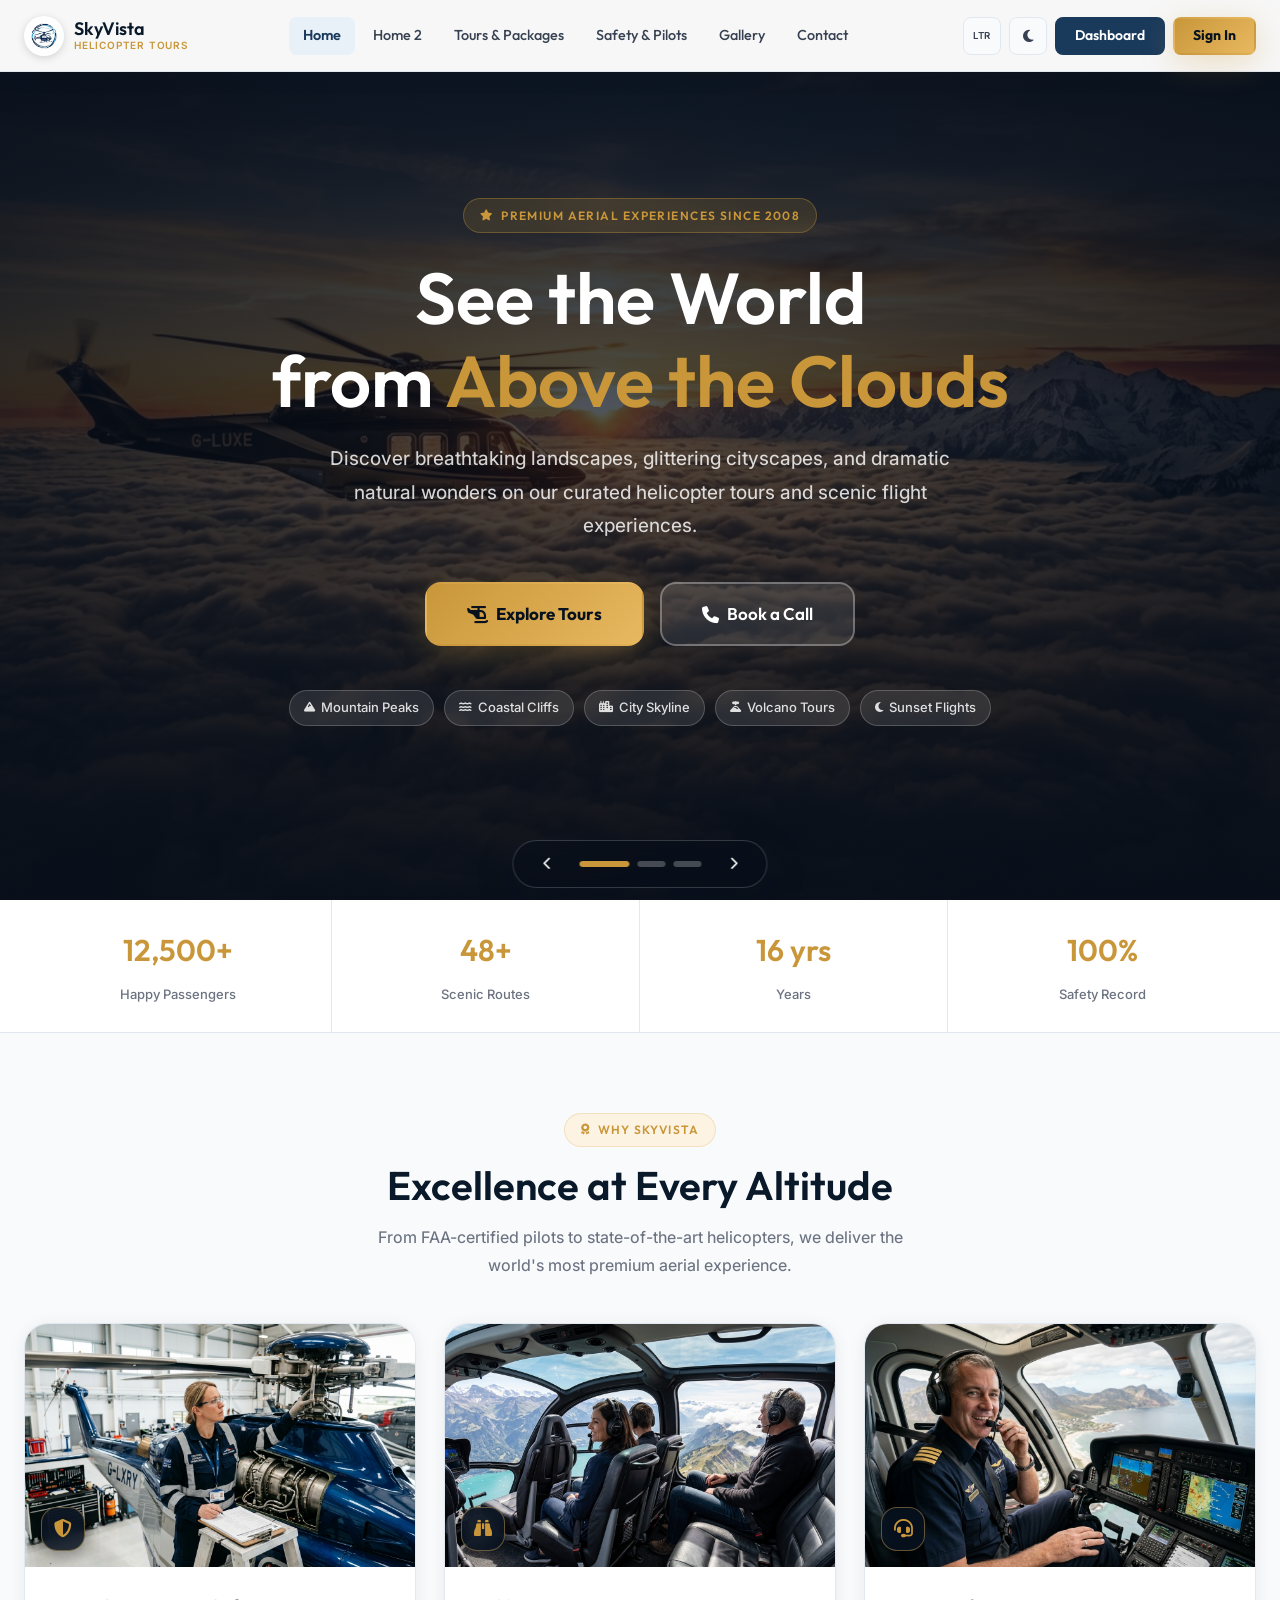
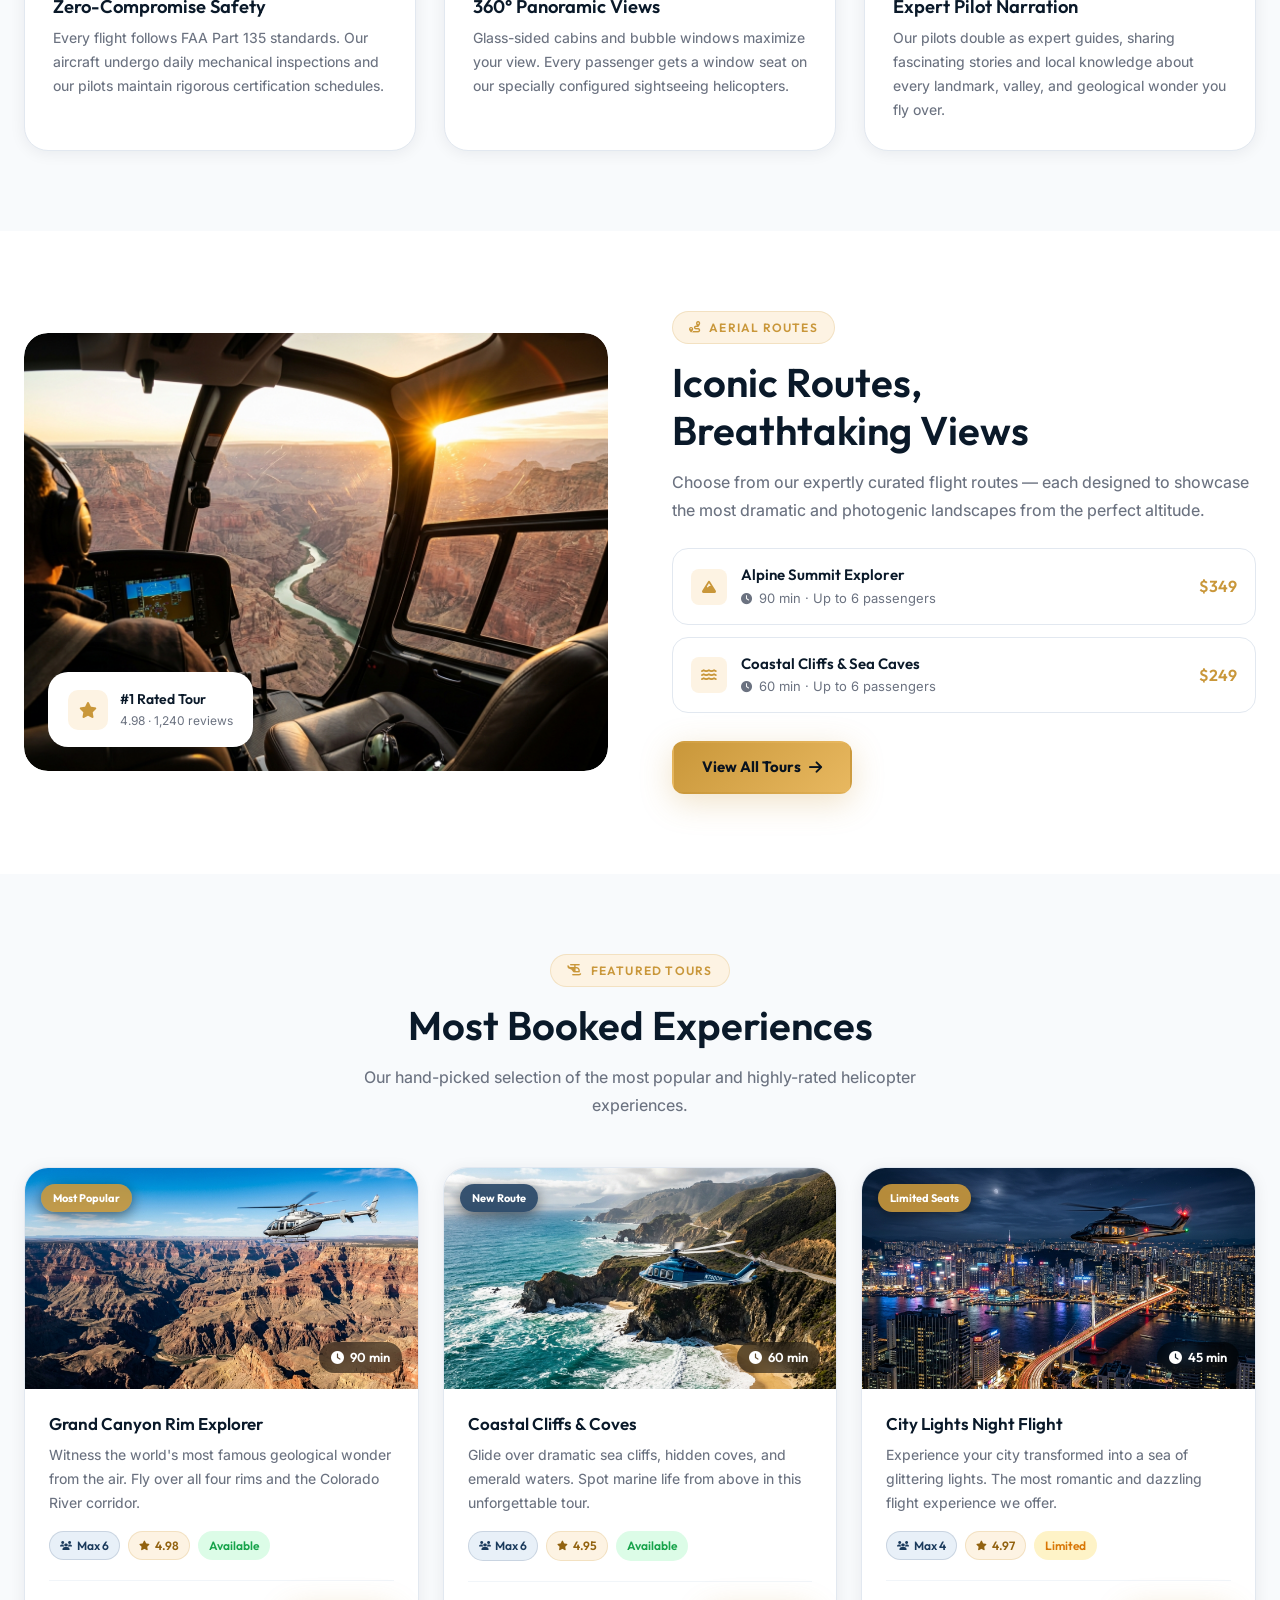
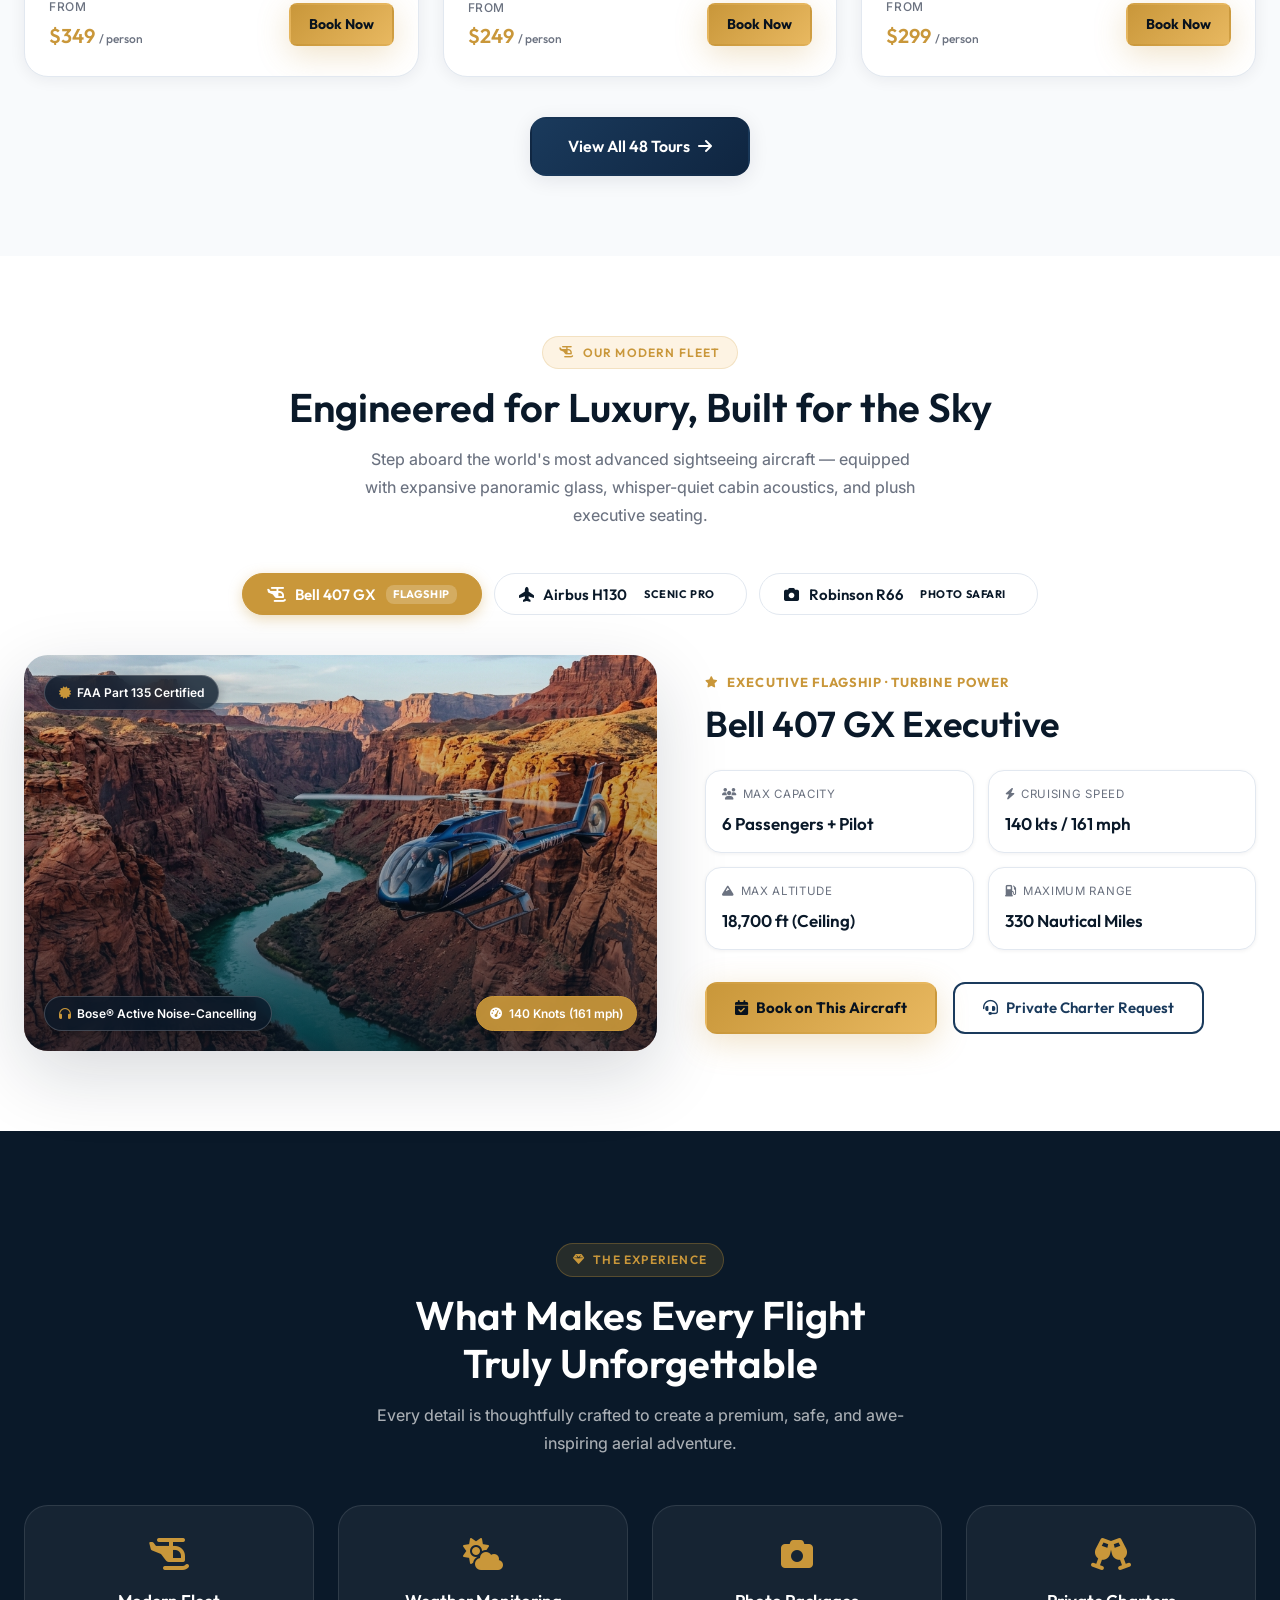
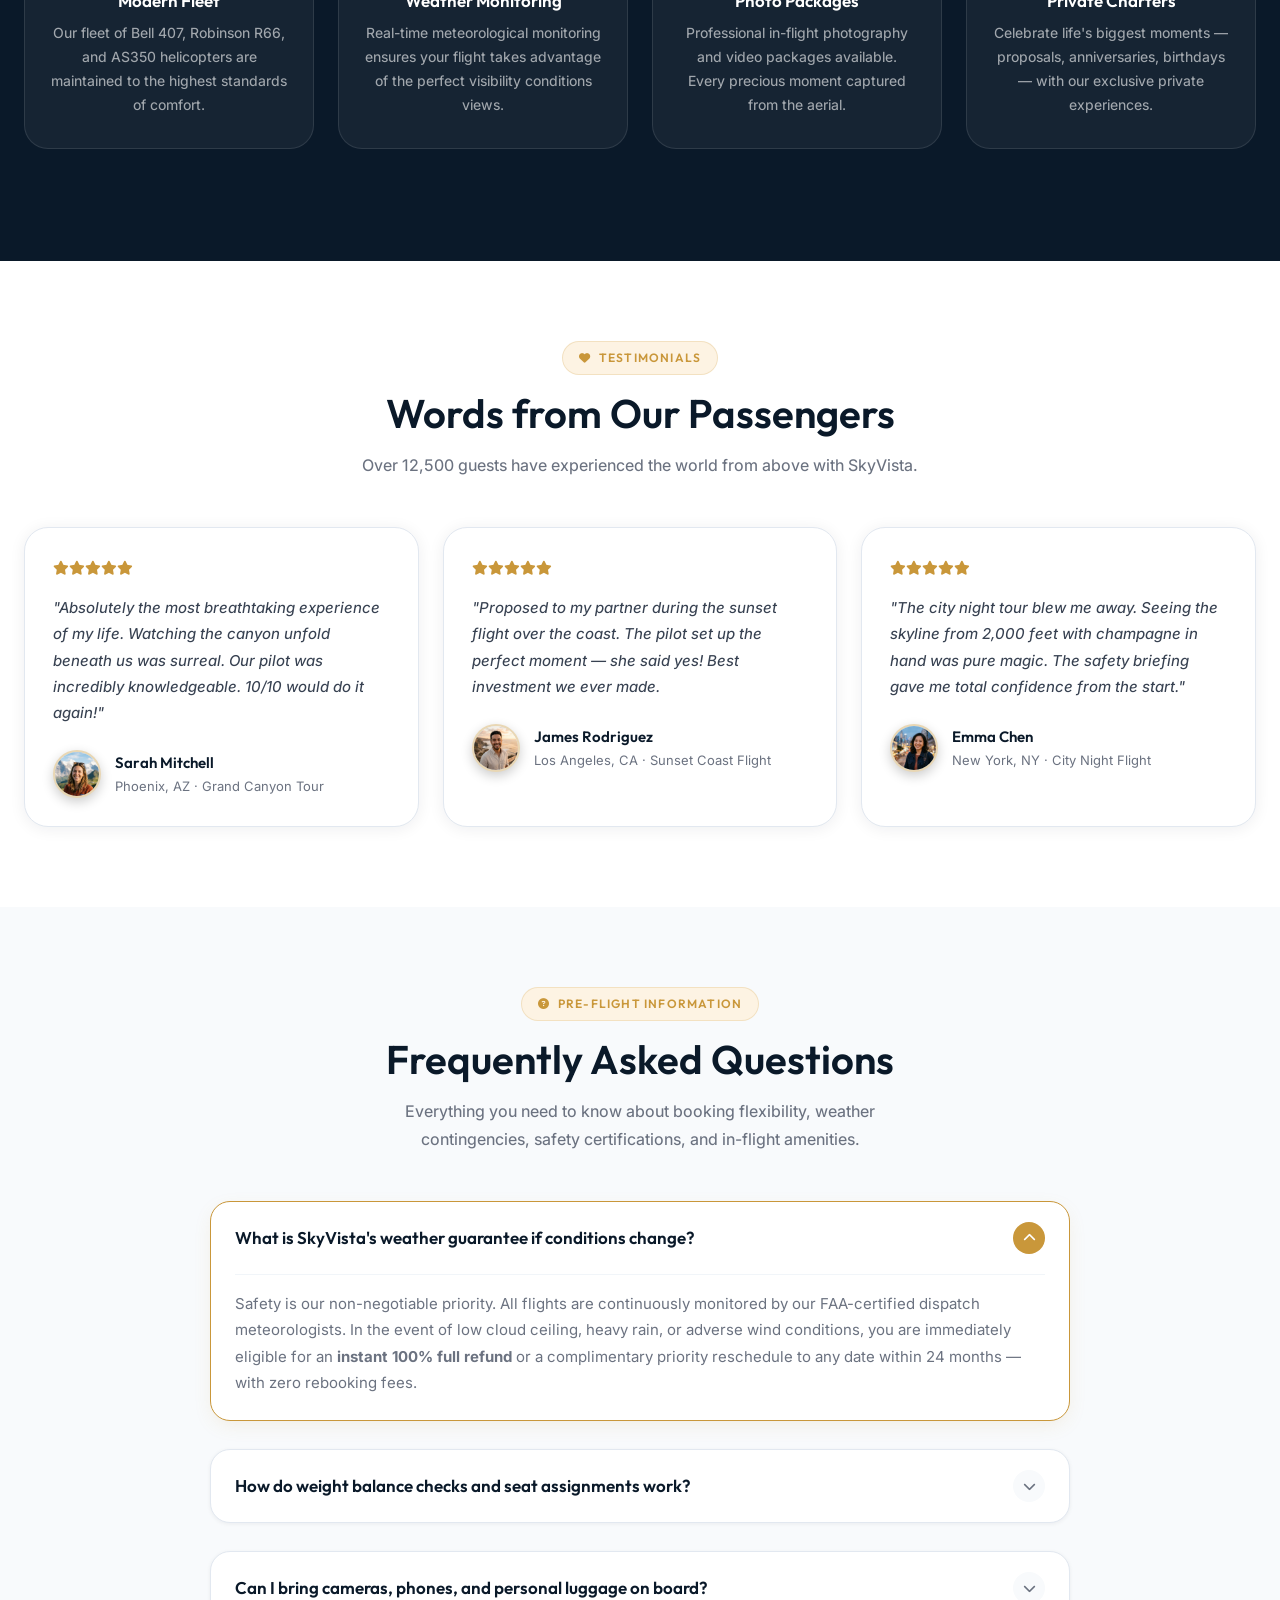
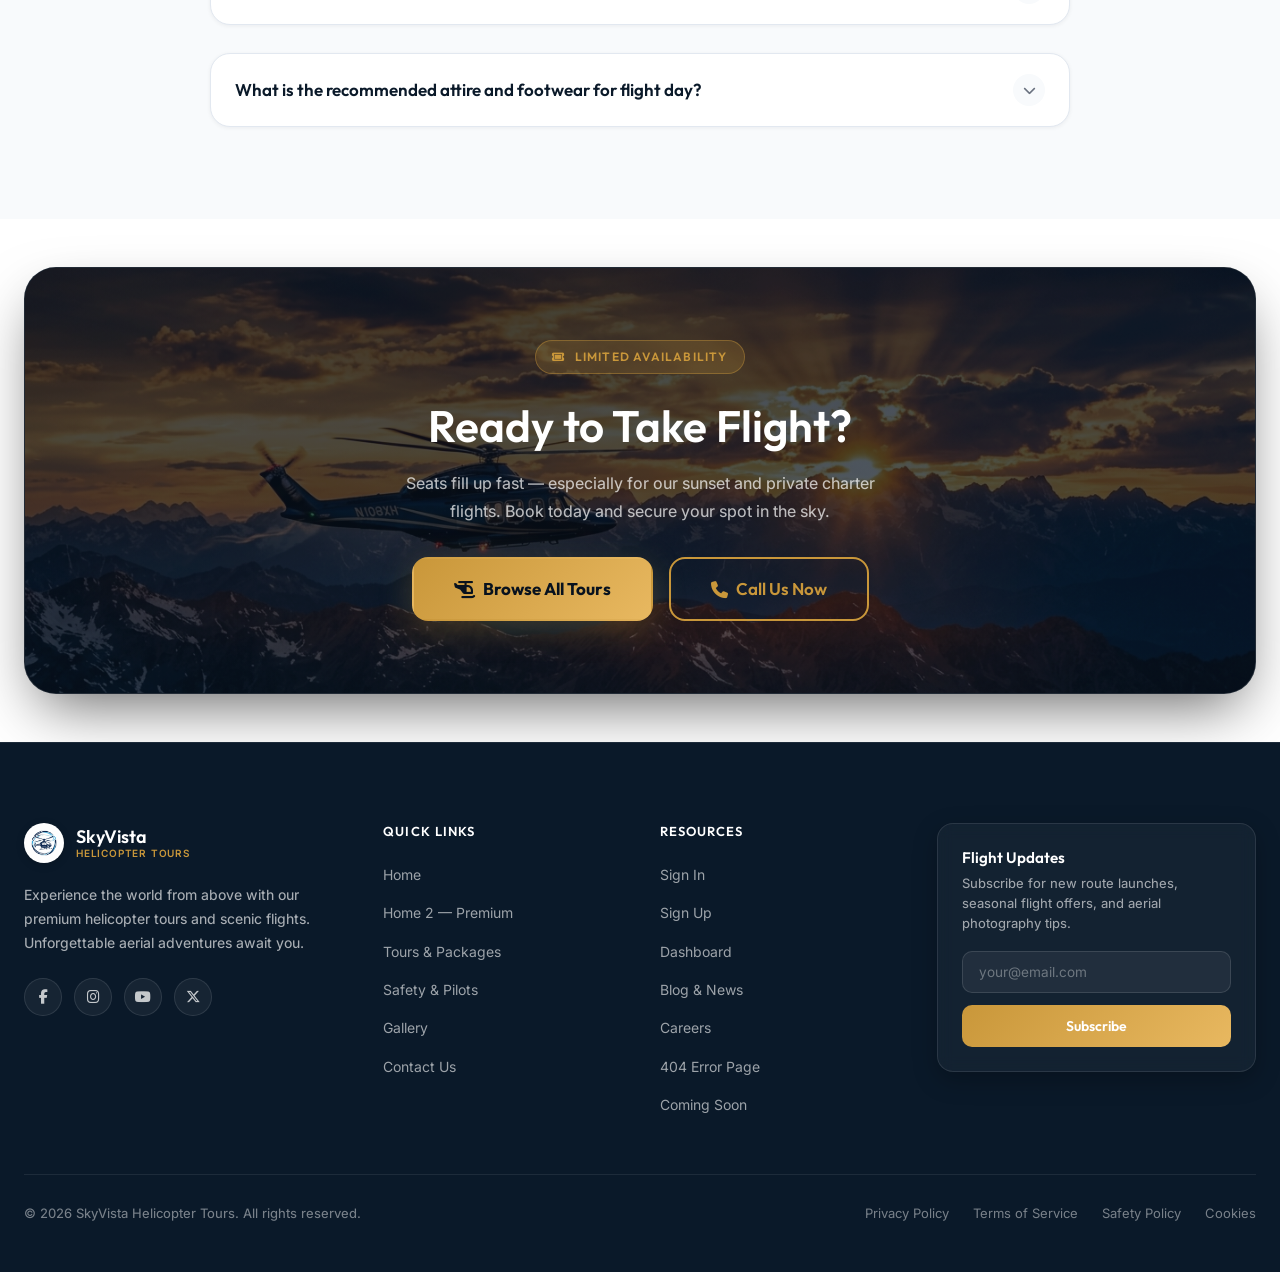
==== commit eb3ce0fd: "feat: add tour package and feature images and update safety page layout and styling" ====
--- a/index.html
+++ b/index.html
@@ -737,7 +737,13 @@
         /* Responsive */
         @media (max-width: 1024px) {
             .route-highlight { grid-template-columns: 1fr; gap: 2.5rem; }
-            .features-strip { grid-template-columns: 1fr; }
+            .features-strip { grid-template-columns: repeat(2, 1fr); }
+            .features-strip .feature-strip-card:last-child:nth-child(odd) {
+                grid-column: span 2;
+                max-width: 500px;
+                width: 100%;
+                margin: 0 auto;
+            }
             .experience-grid { grid-template-columns: repeat(2, 1fr); }
             .testimonial-grid { grid-template-columns: 1fr; }
             .stats-strip-inner { grid-template-columns: repeat(2, 1fr); }
@@ -751,6 +757,11 @@
             .experience-grid { grid-template-columns: 1fr 1fr; }
             .cta-banner { padding: 2.5rem 1.5rem; border-radius: var(--radius-2xl); }
             .features-strip { grid-template-columns: 1fr; }
+            .features-strip .feature-strip-card:last-child:nth-child(odd) {
+                grid-column: auto;
+                max-width: 100%;
+                margin: 0;
+            }
             .fleet-tabs { gap: 0.5rem; }
             .fleet-tab-btn { padding: 0.5rem 1rem; font-size: 0.8125rem; }
             .fleet-specs-grid { grid-template-columns: 1fr 1fr; gap: 0.625rem; }
@@ -919,7 +930,7 @@
         </div>
         <div class="stat-strip-item">
             <span class="stat-strip-val" data-count="16" data-suffix=" yrs">0</span>
-            <span class="stat-strip-lbl">Years of Excellence</span>
+            <span class="stat-strip-lbl">Years </span>
         </div>
         <div class="stat-strip-item">
             <span class="stat-strip-val" data-count="100" data-suffix="%" data-prefix="">0</span>
@@ -1070,7 +1081,7 @@
                 </div>
                 <div class="tour-card-body">
                     <h3 class="tour-card-title">Coastal Cliffs & Coves</h3>
-                    <p class="tour-card-desc">Glide over dramatic sea cliffs, hidden coves, and emerald waters. Spot marine life from above in this unforgettable coastal tour.</p>
+                    <p class="tour-card-desc">Glide over dramatic sea cliffs, hidden coves, and emerald waters. Spot marine life from above in this unforgettable tour.</p>
                     <div style="display:flex;flex-wrap:wrap;gap:0.5rem;margin-bottom:1.25rem;">
                         <span class="badge badge-primary"><i class="fas fa-users" style="font-size:0.6rem;"></i> Max 6</span>
                         <span class="badge badge-gold"><i class="fas fa-star" style="font-size:0.6rem;"></i> 4.95</span>
@@ -1291,22 +1302,22 @@
             <div class="exp-card animate-on-scroll delay-1">
                 <i class="fas fa-helicopter exp-icon"></i>
                 <h3 class="exp-title">Modern Fleet</h3>
-                <p class="exp-text">Our fleet of Bell 407, Robinson R66, and AS350 helicopters are maintained to the highest standards of comfort and performance.</p>
+                <p class="exp-text">Our fleet of Bell 407, Robinson R66, and AS350 helicopters are maintained to the highest standards of comfort.</p>
             </div>
             <div class="exp-card animate-on-scroll delay-2">
                 <i class="fas fa-cloud-sun exp-icon"></i>
                 <h3 class="exp-title">Weather Monitoring</h3>
-                <p class="exp-text">Real-time meteorological monitoring ensures your flight takes advantage of the perfect visibility conditions for stunning views.</p>
+                <p class="exp-text">Real-time meteorological monitoring ensures your flight takes advantage of the perfect visibility conditions views.</p>
             </div>
             <div class="exp-card animate-on-scroll delay-3">
                 <i class="fas fa-camera exp-icon"></i>
                 <h3 class="exp-title">Photo Packages</h3>
-                <p class="exp-text">Professional in-flight photography and video packages available. Every precious moment captured from the perfect aerial angle.</p>
+                <p class="exp-text">Professional in-flight photography and video packages available. Every precious moment captured from the aerial.</p>
             </div>
             <div class="exp-card animate-on-scroll delay-4">
                 <i class="fas fa-glass-cheers exp-icon"></i>
                 <h3 class="exp-title">Private Charters</h3>
-                <p class="exp-text">Celebrate life's biggest moments — proposals, anniversaries, birthdays — with our exclusive private charter experiences.</p>
+                <p class="exp-text">Celebrate life's biggest moments — proposals, anniversaries, birthdays — with our exclusive private experiences.</p>
             </div>
         </div>
     </div>
--- a/style.css
+++ b/style.css
@@ -1744,7 +1744,7 @@
     .stats-bar { grid-template-columns: repeat(2, 1fr); }
     .gallery-grid { grid-template-columns: 1fr; }
     .gallery-item.wide { grid-column: span 1; }
-    .tour-card-meta { flex-direction: column; align-items: flex-start; gap: 1rem; }
+    .tour-card-meta { display: flex; flex-direction: row; align-items: center; justify-content: space-between; gap: 1rem; width: 100%; }
     .social-login-grid { grid-template-columns: repeat(3, 1fr); }
     .auth-card { padding: 2rem 1.5rem; }
 }
@@ -2088,9 +2088,23 @@
 .grid-2 { display: grid; grid-template-columns: repeat(2, 1fr); gap: 1.5rem; }
 .grid-3 { display: grid; grid-template-columns: repeat(3, 1fr); gap: 1.5rem; }
 .grid-4 { display: grid; grid-template-columns: repeat(4, 1fr); gap: 1.5rem; }
-
-@media (max-width: 1024px) { .grid-3 { grid-template-columns: repeat(2, 1fr); } }
-@media (max-width: 768px) { .grid-2, .grid-3 { grid-template-columns: 1fr; } }
+@media (max-width: 1024px) {
+    .grid-3 { grid-template-columns: repeat(2, 1fr); }
+    .grid-3 > *:last-child:nth-child(odd) {
+        grid-column: span 2;
+        max-width: 500px;
+        width: 100%;
+        margin: 0 auto;
+    }
+}
+@media (max-width: 768px) {
+    .grid-2, .grid-3 { grid-template-columns: 1fr; }
+    .grid-3 > *:last-child:nth-child(odd) {
+        grid-column: auto;
+        max-width: 100%;
+        margin: 0;
+    }
+}
 
 /* ══════════════════════════════════════════════════════
    AUTH & FULLSCREEN PAGES (LOGIN, SIGNUP, COMING SOON, 404)
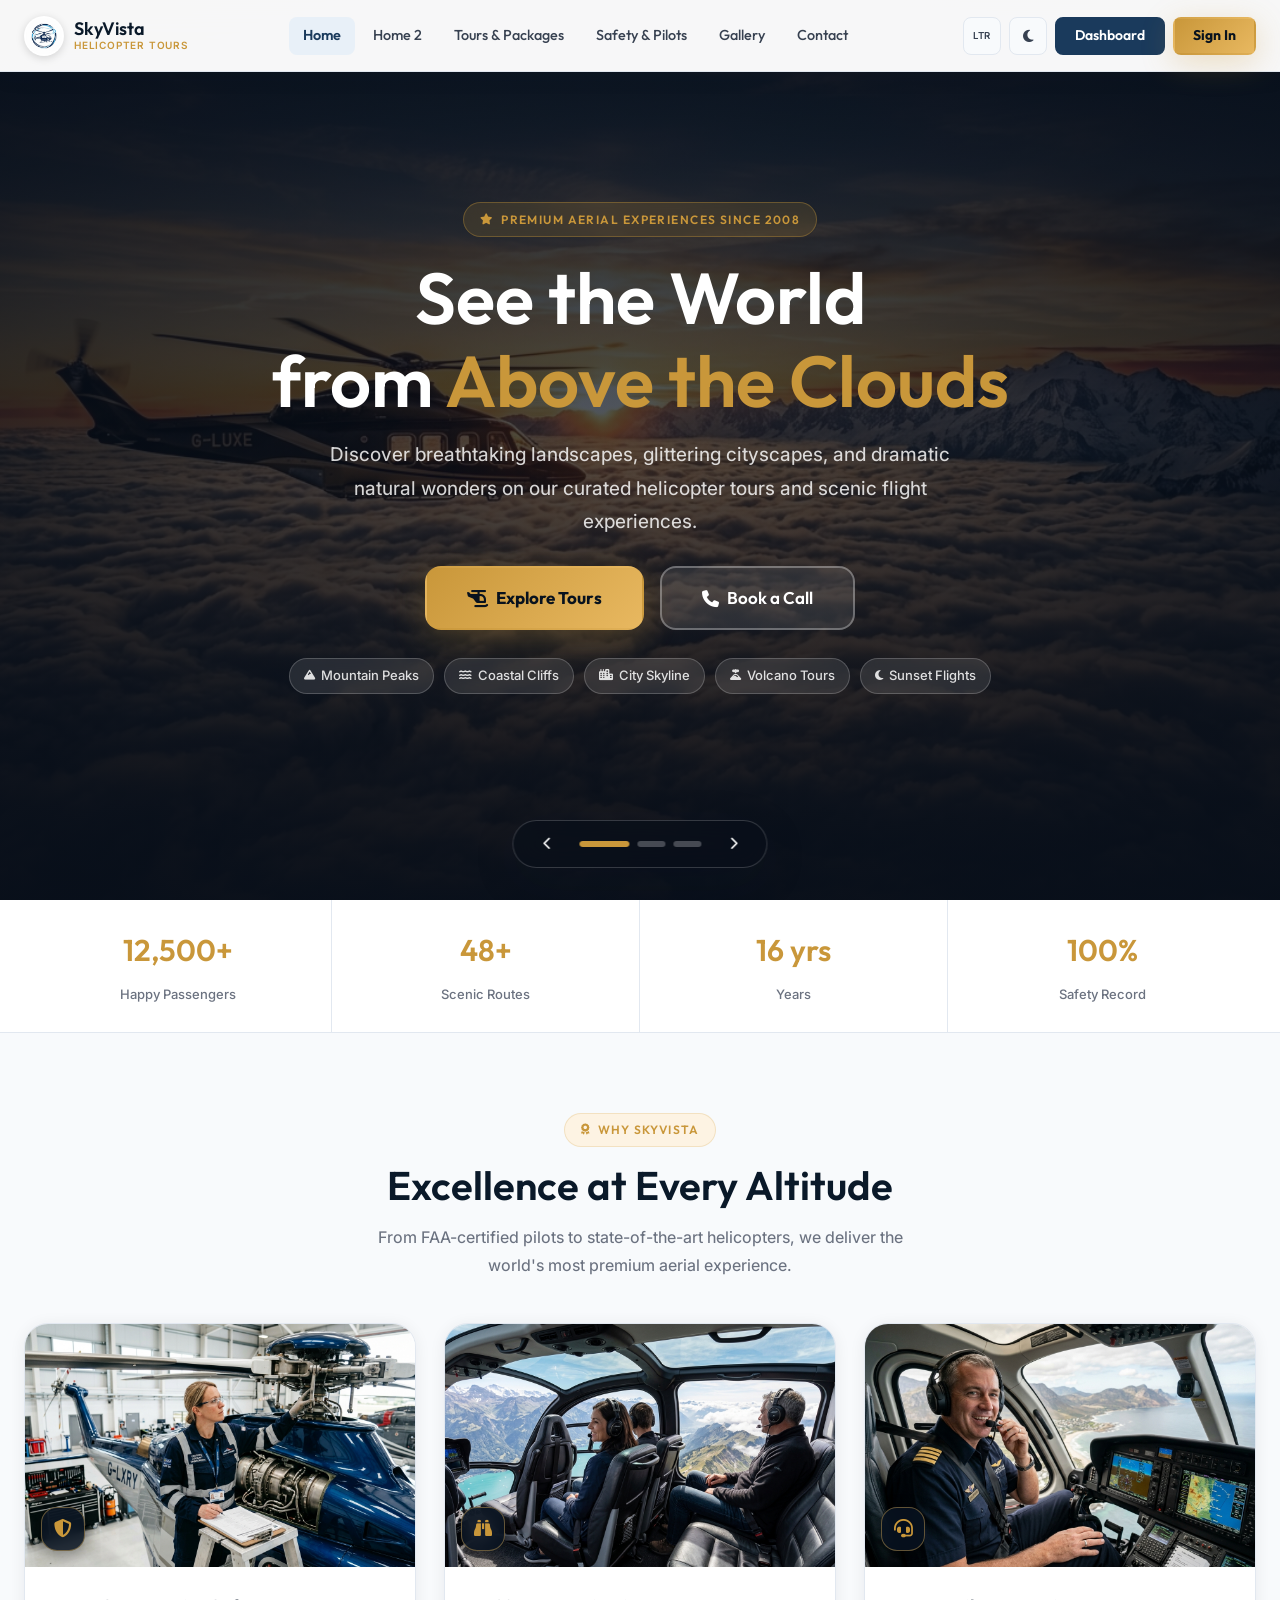
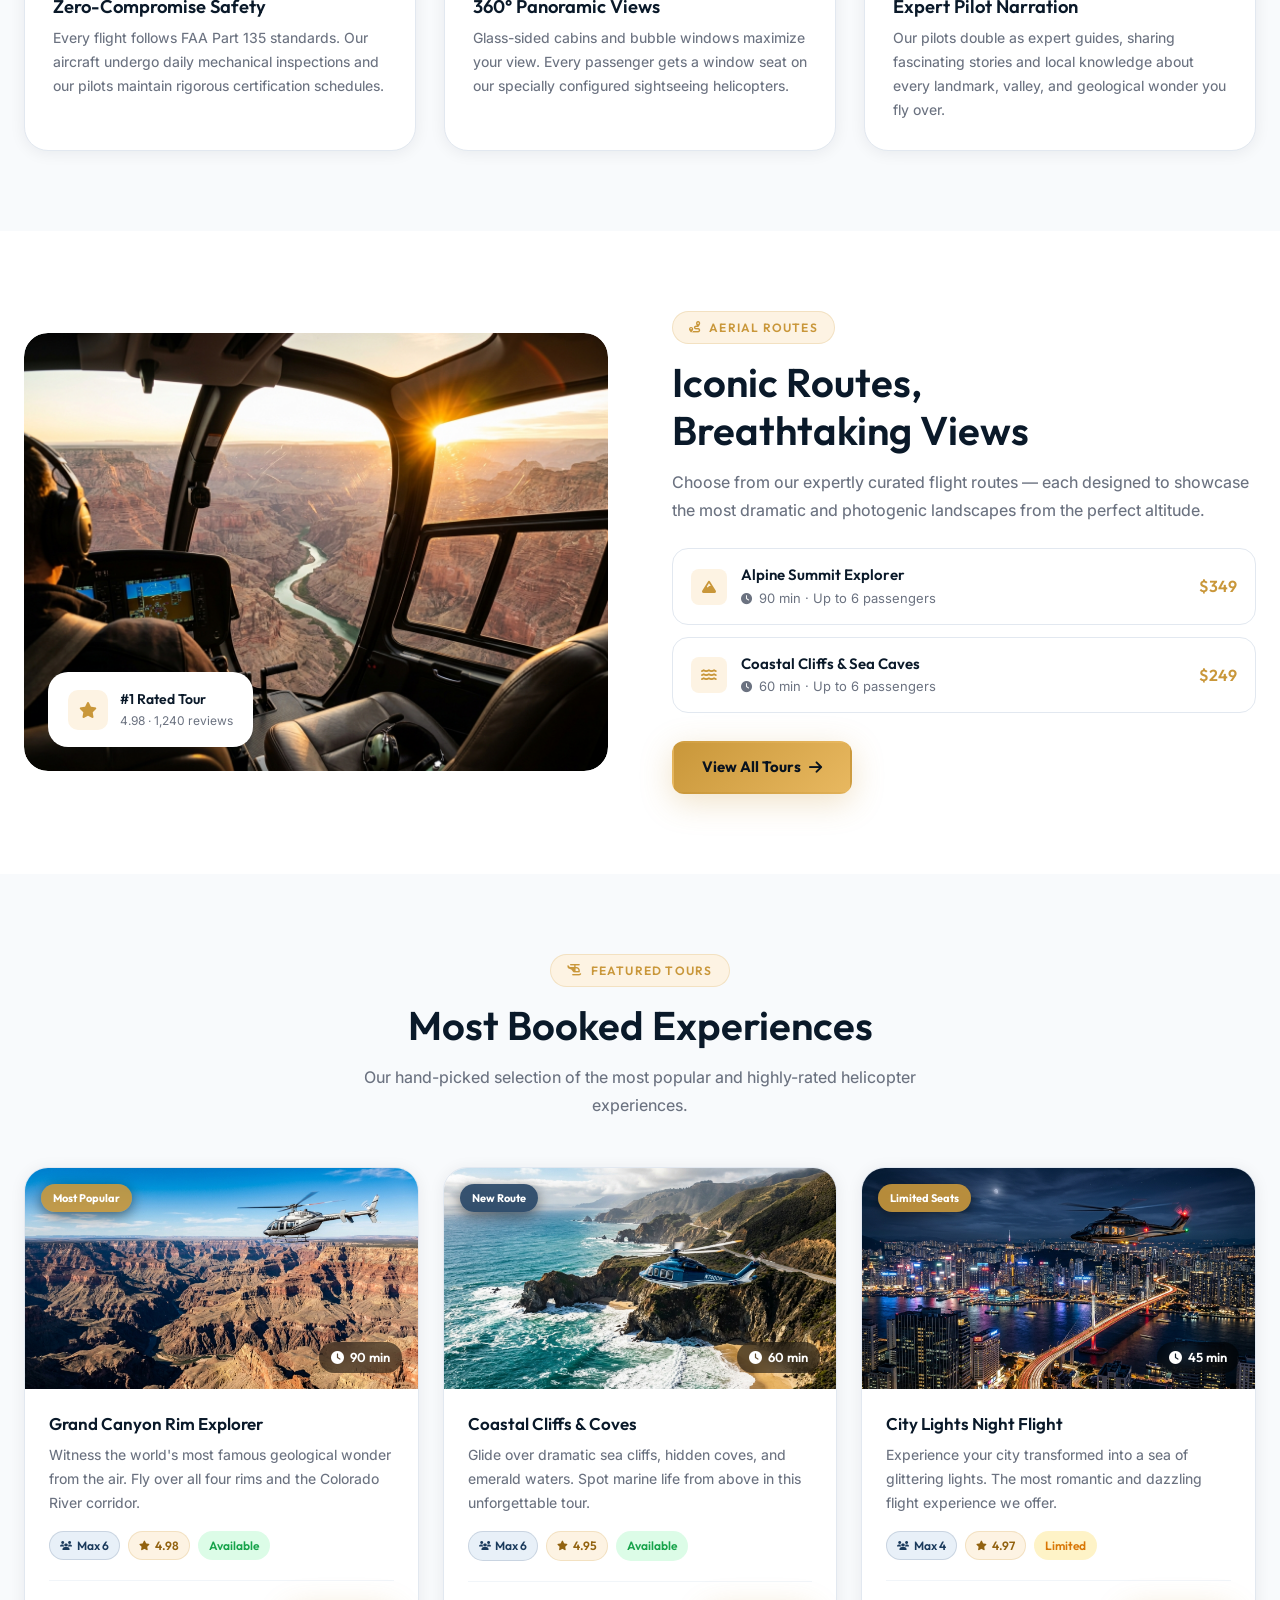
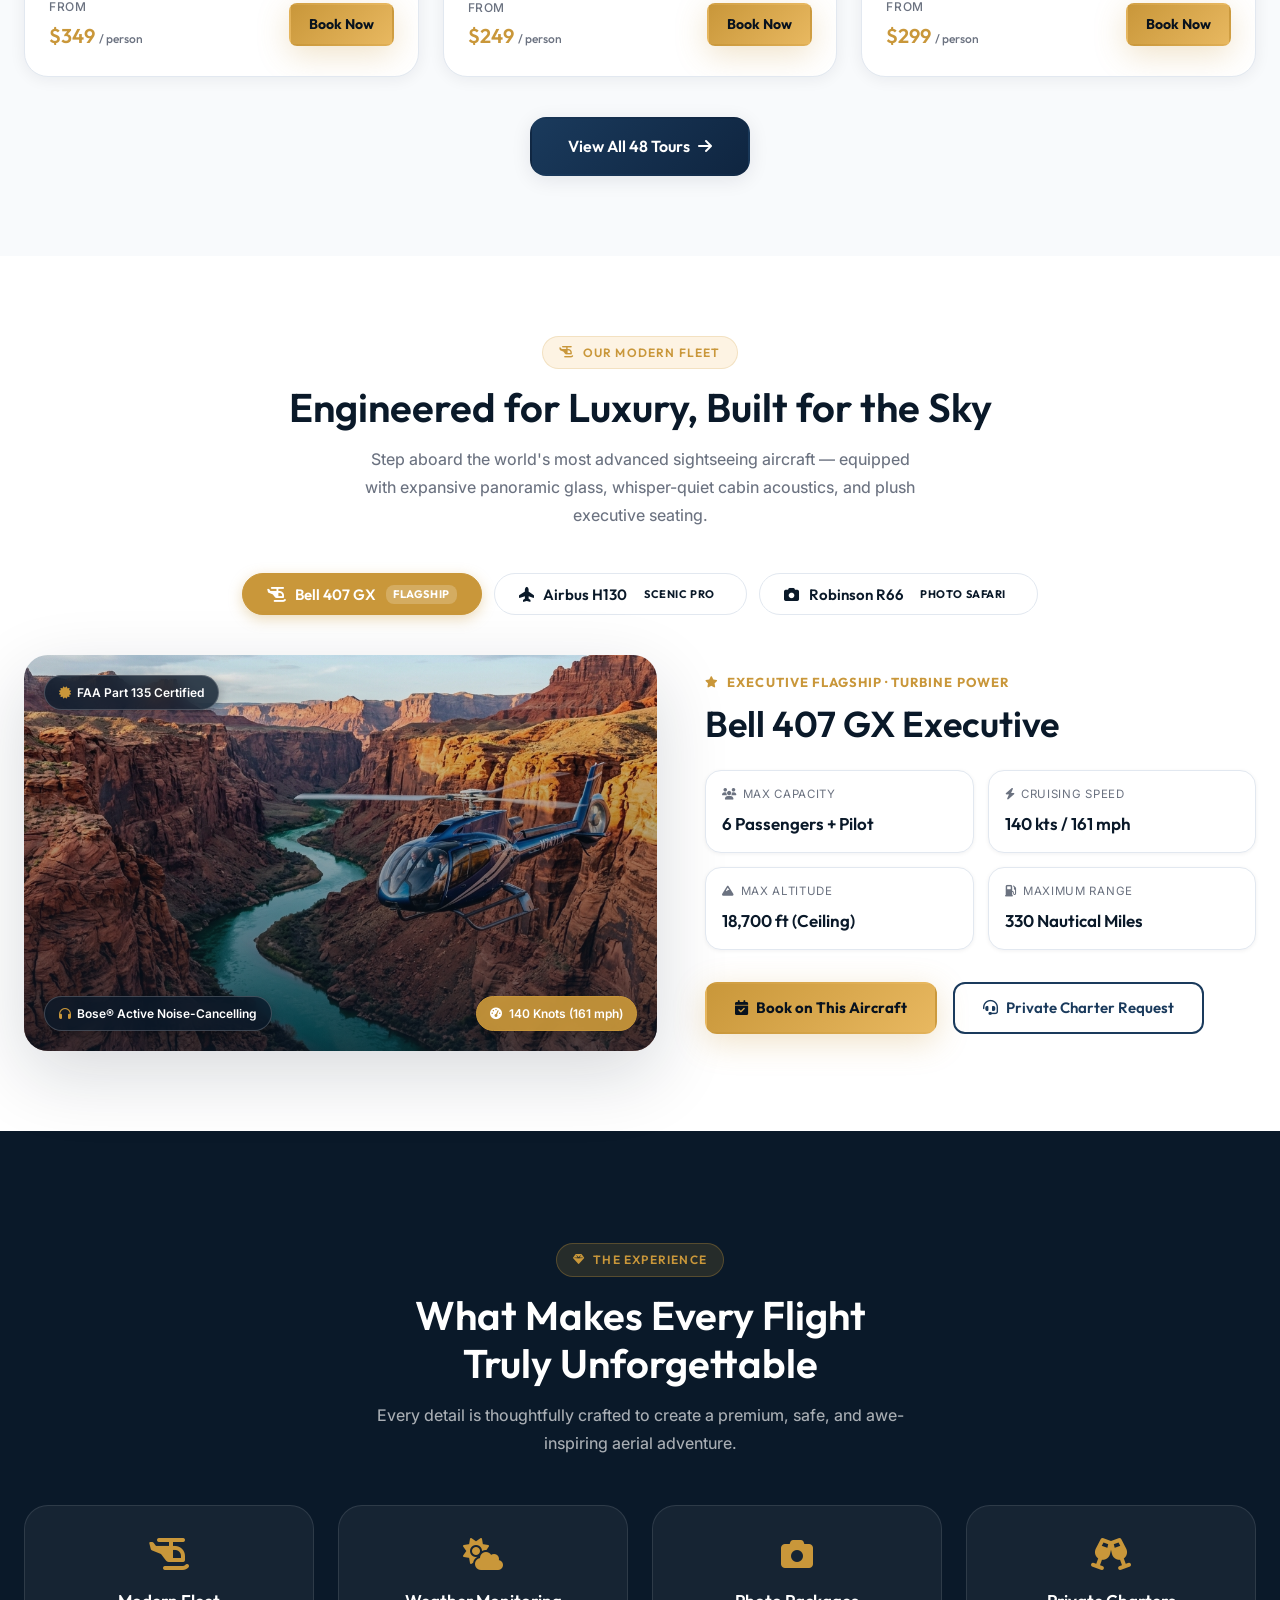
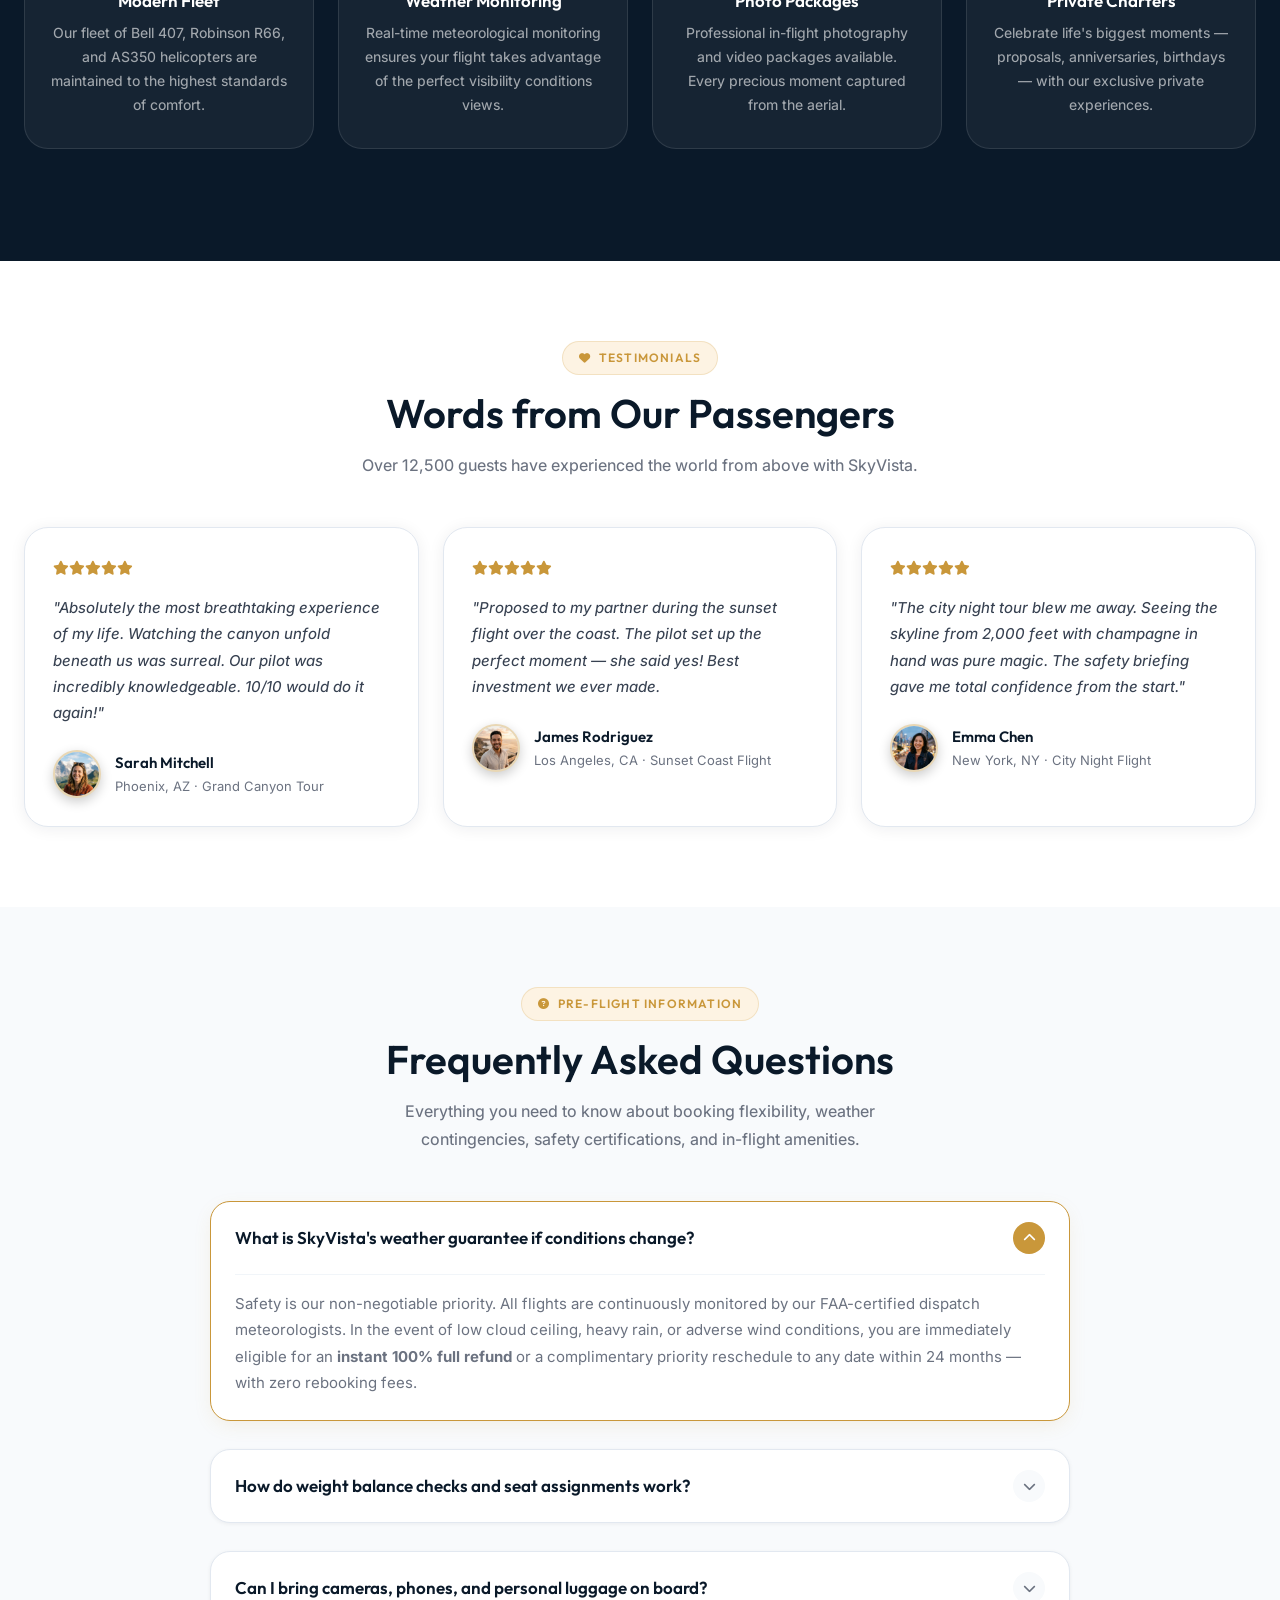
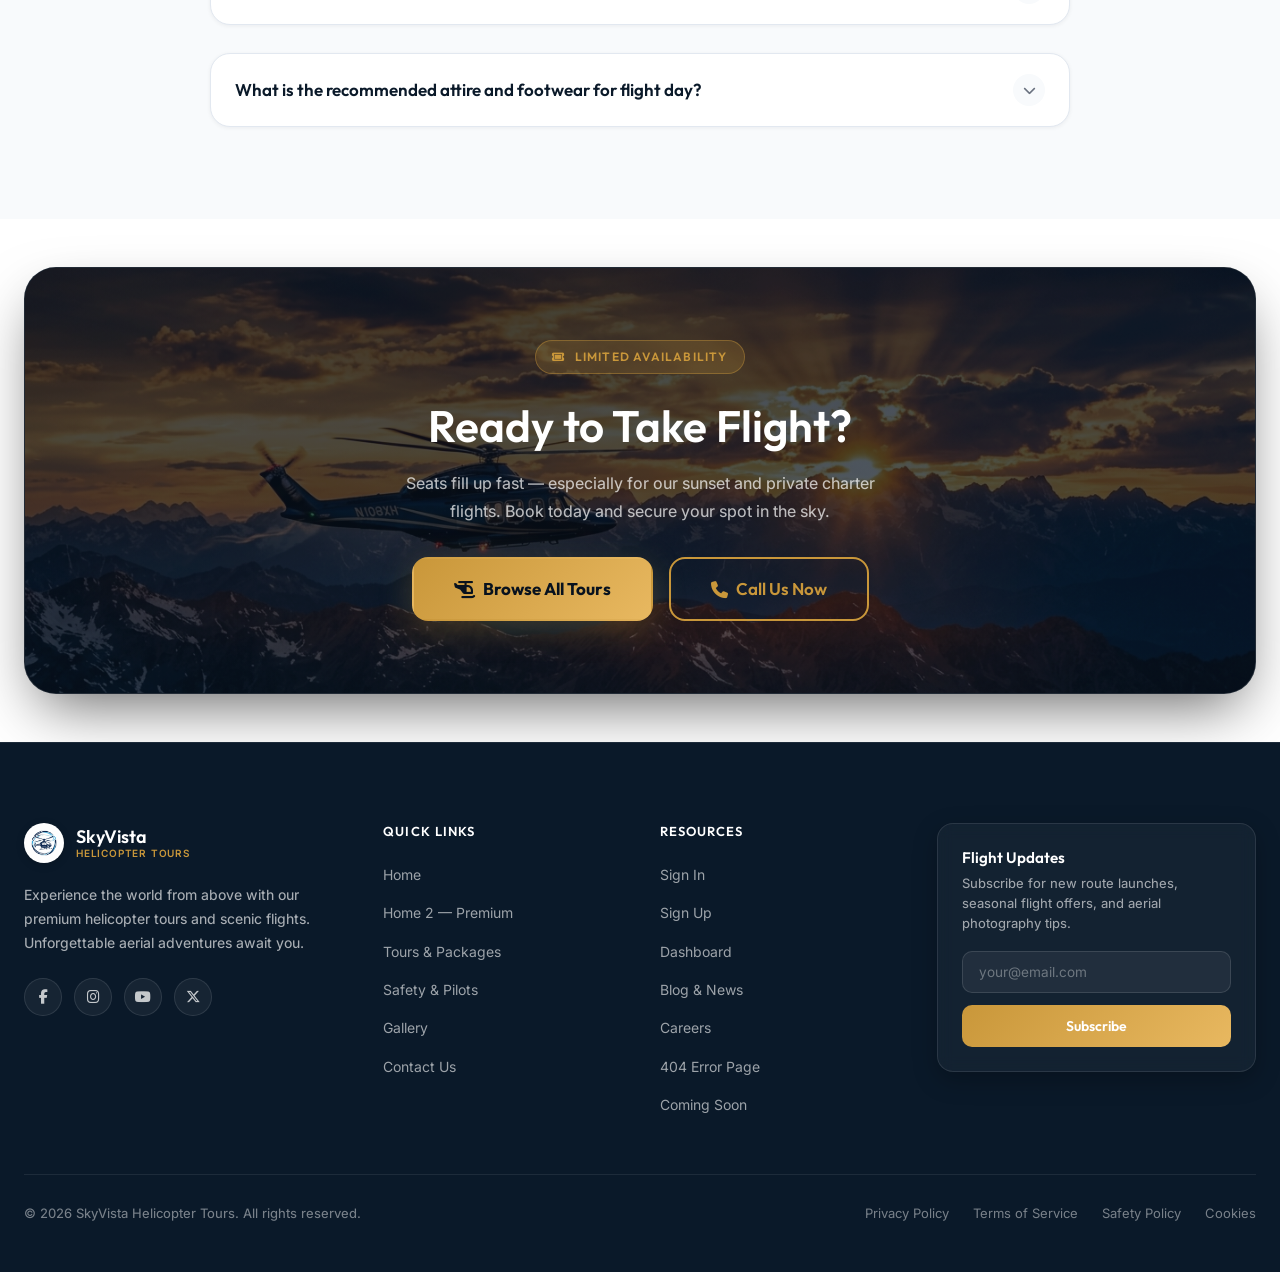
==== commit 6223e6cc: "feat: add new tour images and update dashboard and gallery layouts" ====
--- a/index.html
+++ b/index.html
@@ -37,7 +37,7 @@
             align-items: center;
             justify-content: center;
             position: relative;
-            padding: calc(var(--navbar-height) + 2.5rem) 0 5.5rem;
+            padding: calc(var(--navbar-height) + 2rem) 0 6.75rem;
             box-sizing: border-box;
             opacity: 0;
             visibility: hidden;
@@ -83,13 +83,13 @@
             color: var(--secondary); padding: 0.4rem 1rem;
             background: rgba(201,151,58,0.15);
             border: 1px solid rgba(201,151,58,0.35);
-            border-radius: var(--radius-full); margin-bottom: 1.5rem;
+            border-radius: var(--radius-full); margin-bottom: 1.25rem;
             backdrop-filter: blur(8px);
         }
         .hero-title {
             font-family: var(--font-heading); font-weight: 600;
             font-size: clamp(2.5rem, 6vw, 4.5rem);
-            color: #fff; line-height: 1.15; margin: 0 auto 1.25rem;
+            color: #fff; line-height: 1.15; margin: 0 auto 1rem;
             max-width: 820px;
             text-align: center;
         }
@@ -97,11 +97,11 @@
         .hero-subtitle {
             font-size: clamp(1rem, 2vw, 1.1875rem);
             color: rgba(255,255,255,0.82); max-width: 620px;
-            line-height: 1.75; margin: 0 auto 2.5rem; font-weight: 450;
+            line-height: 1.75; margin: 0 auto 1.75rem; font-weight: 450;
             text-align: center;
         }
         .hero-ctas {
-            display: flex; gap: 1rem; flex-wrap: wrap; margin-bottom: 2.75rem;
+            display: flex; gap: 1rem; flex-wrap: wrap; margin-bottom: 1.75rem;
             justify-content: center;
             align-items: center;
         }
@@ -141,7 +141,7 @@
         /* Controls */
         .hero-slider-controls {
             position: absolute;
-            bottom: 0.75rem;
+            bottom: 2rem;
             left: 50%;
             transform: translateX(-50%);
             display: flex;
@@ -751,6 +751,8 @@
             .fleet-panel.active { grid-template-columns: 1fr; gap: 2rem; }
         }
         @media (max-width: 768px) {
+            .hero-home-slide { padding: calc(var(--navbar-height) + 1.5rem) 0 5.5rem; }
+            .hero-slider-controls { bottom: 1.25rem; }
             .hero-ctas { flex-direction: column; align-items: center; width: 100%; max-width: 340px; margin-left: auto; margin-right: auto; }
             .hero-ctas .btn { width: 100%; justify-content: center; }
             .stats-strip-inner { grid-template-columns: repeat(2, 1fr); }
@@ -774,6 +776,7 @@
             .faq-concierge-card .btn { width: 100%; justify-content: center; }
         }
         @media (max-width: 480px) {
+            .hero-slider-controls { bottom: 1rem; }
             .stats-strip-inner { grid-template-columns: 1fr 1fr; }
             .experience-grid { grid-template-columns: 1fr; }
             .hero-routes { display: none; }
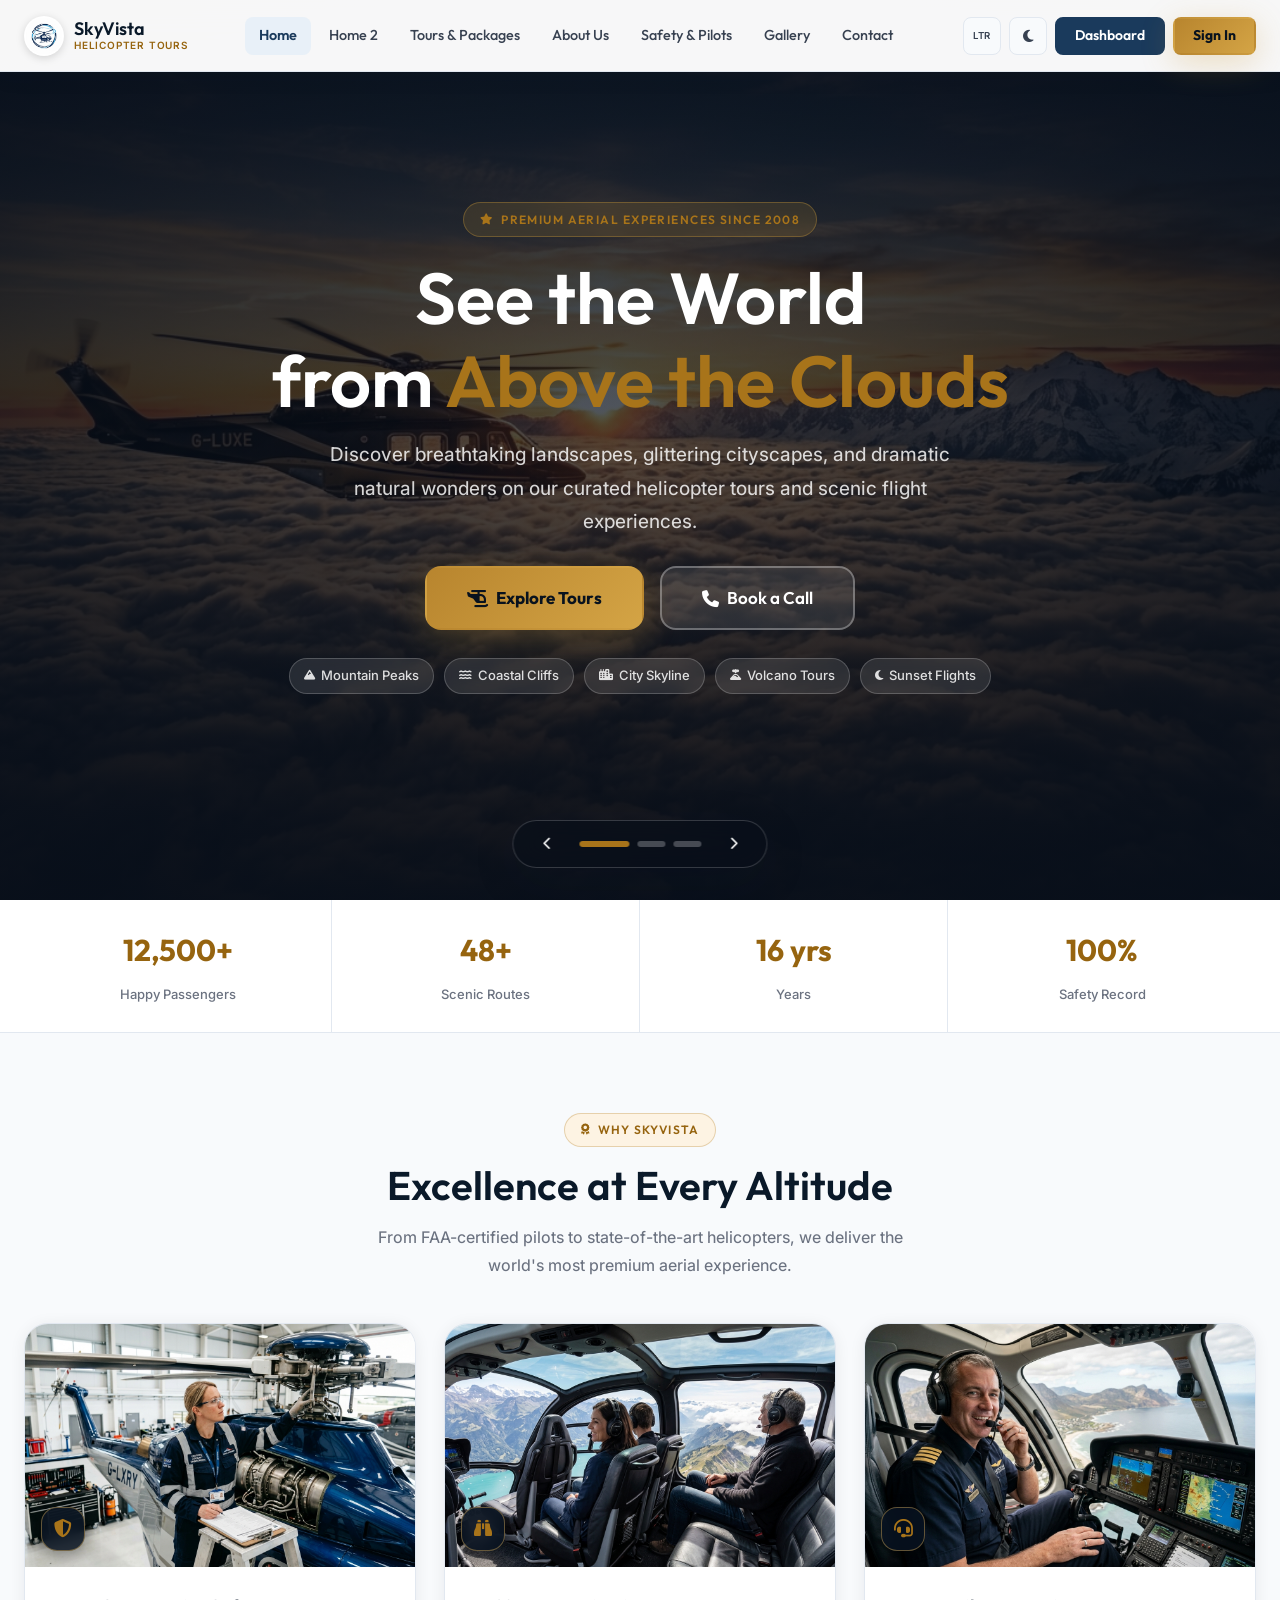
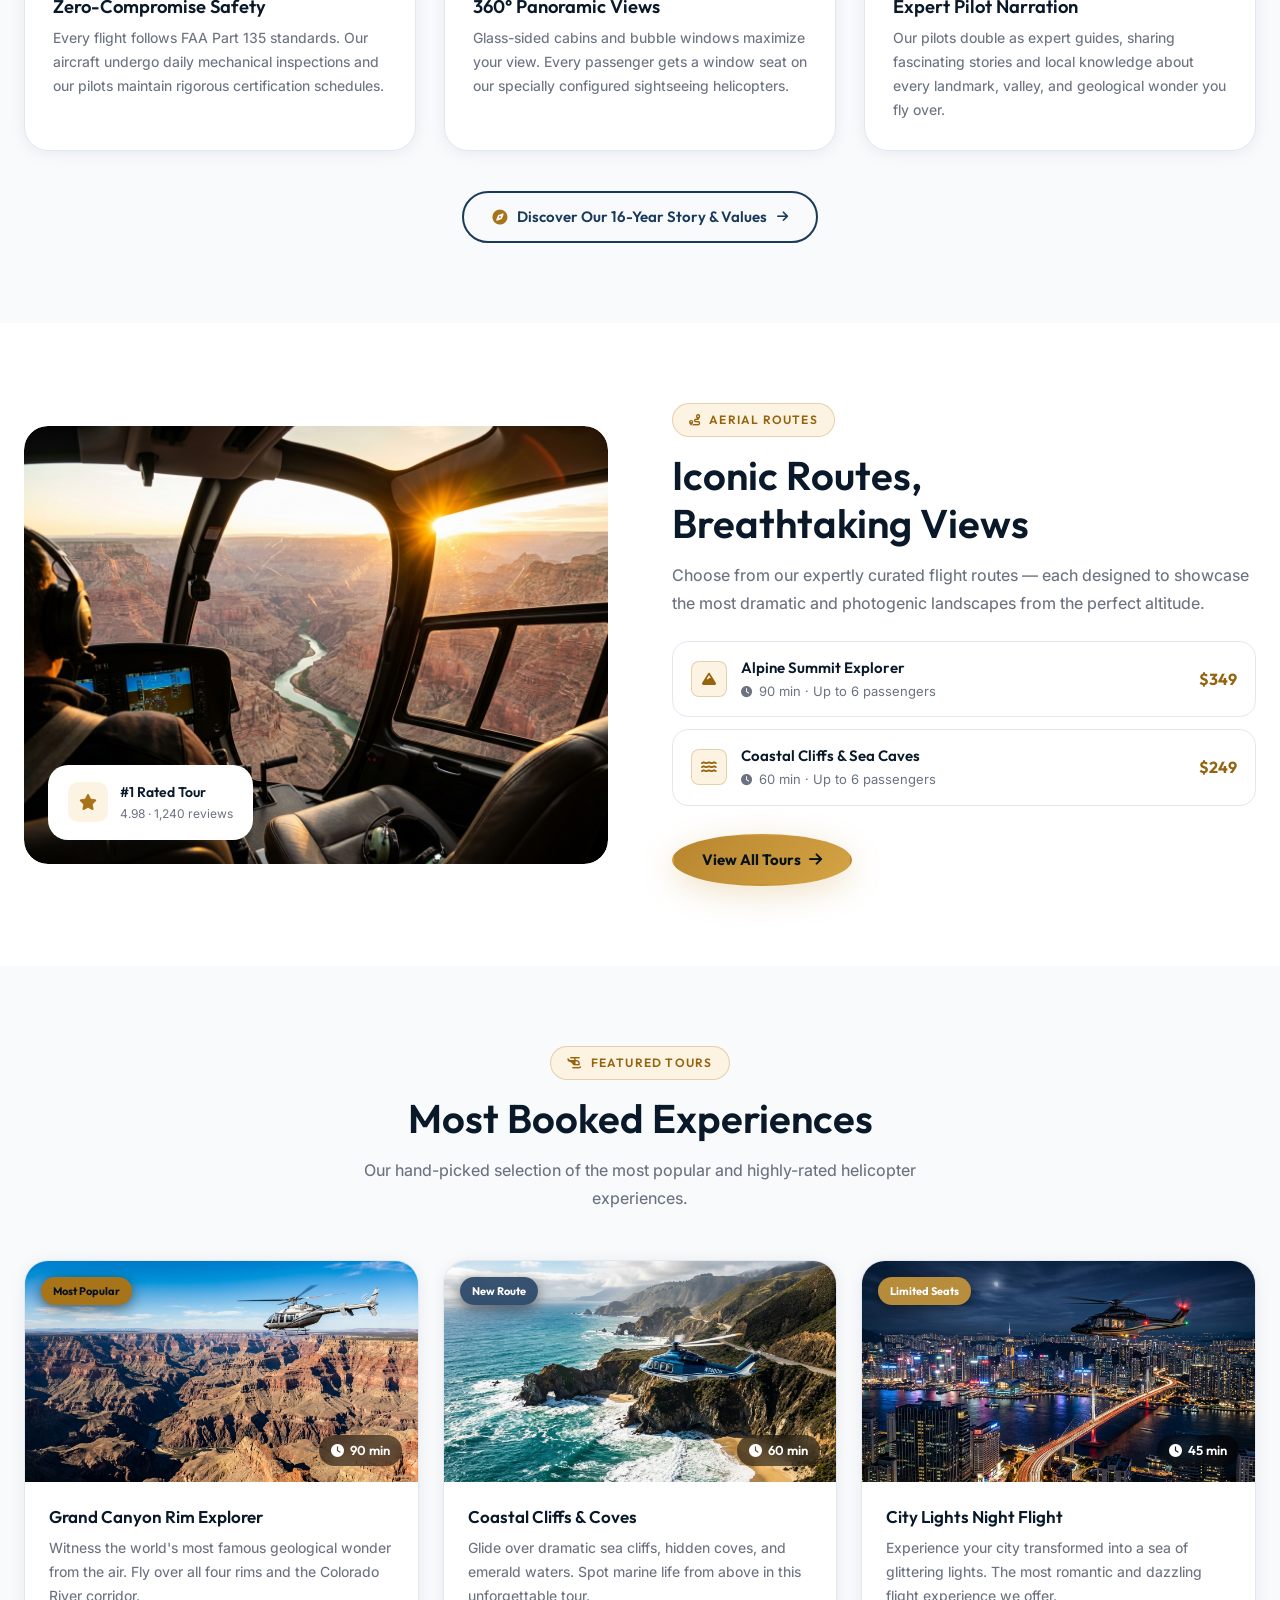
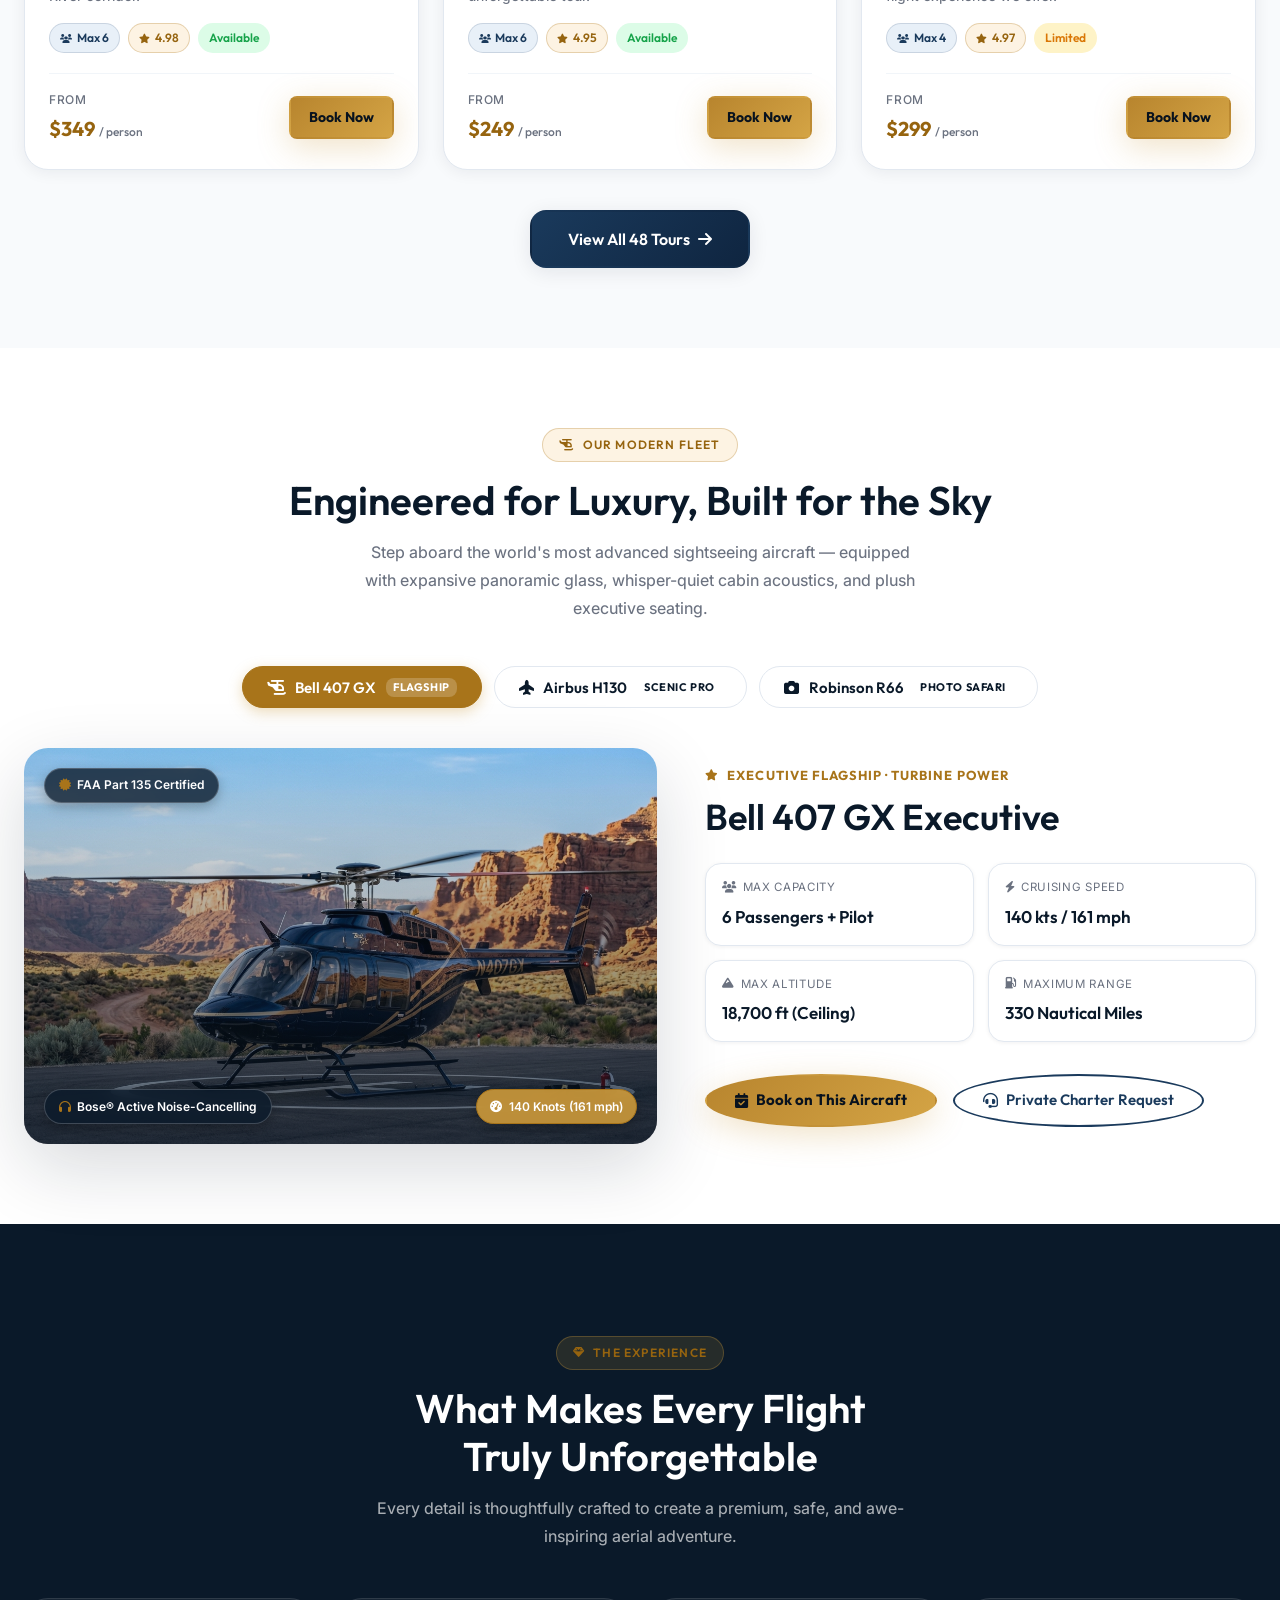
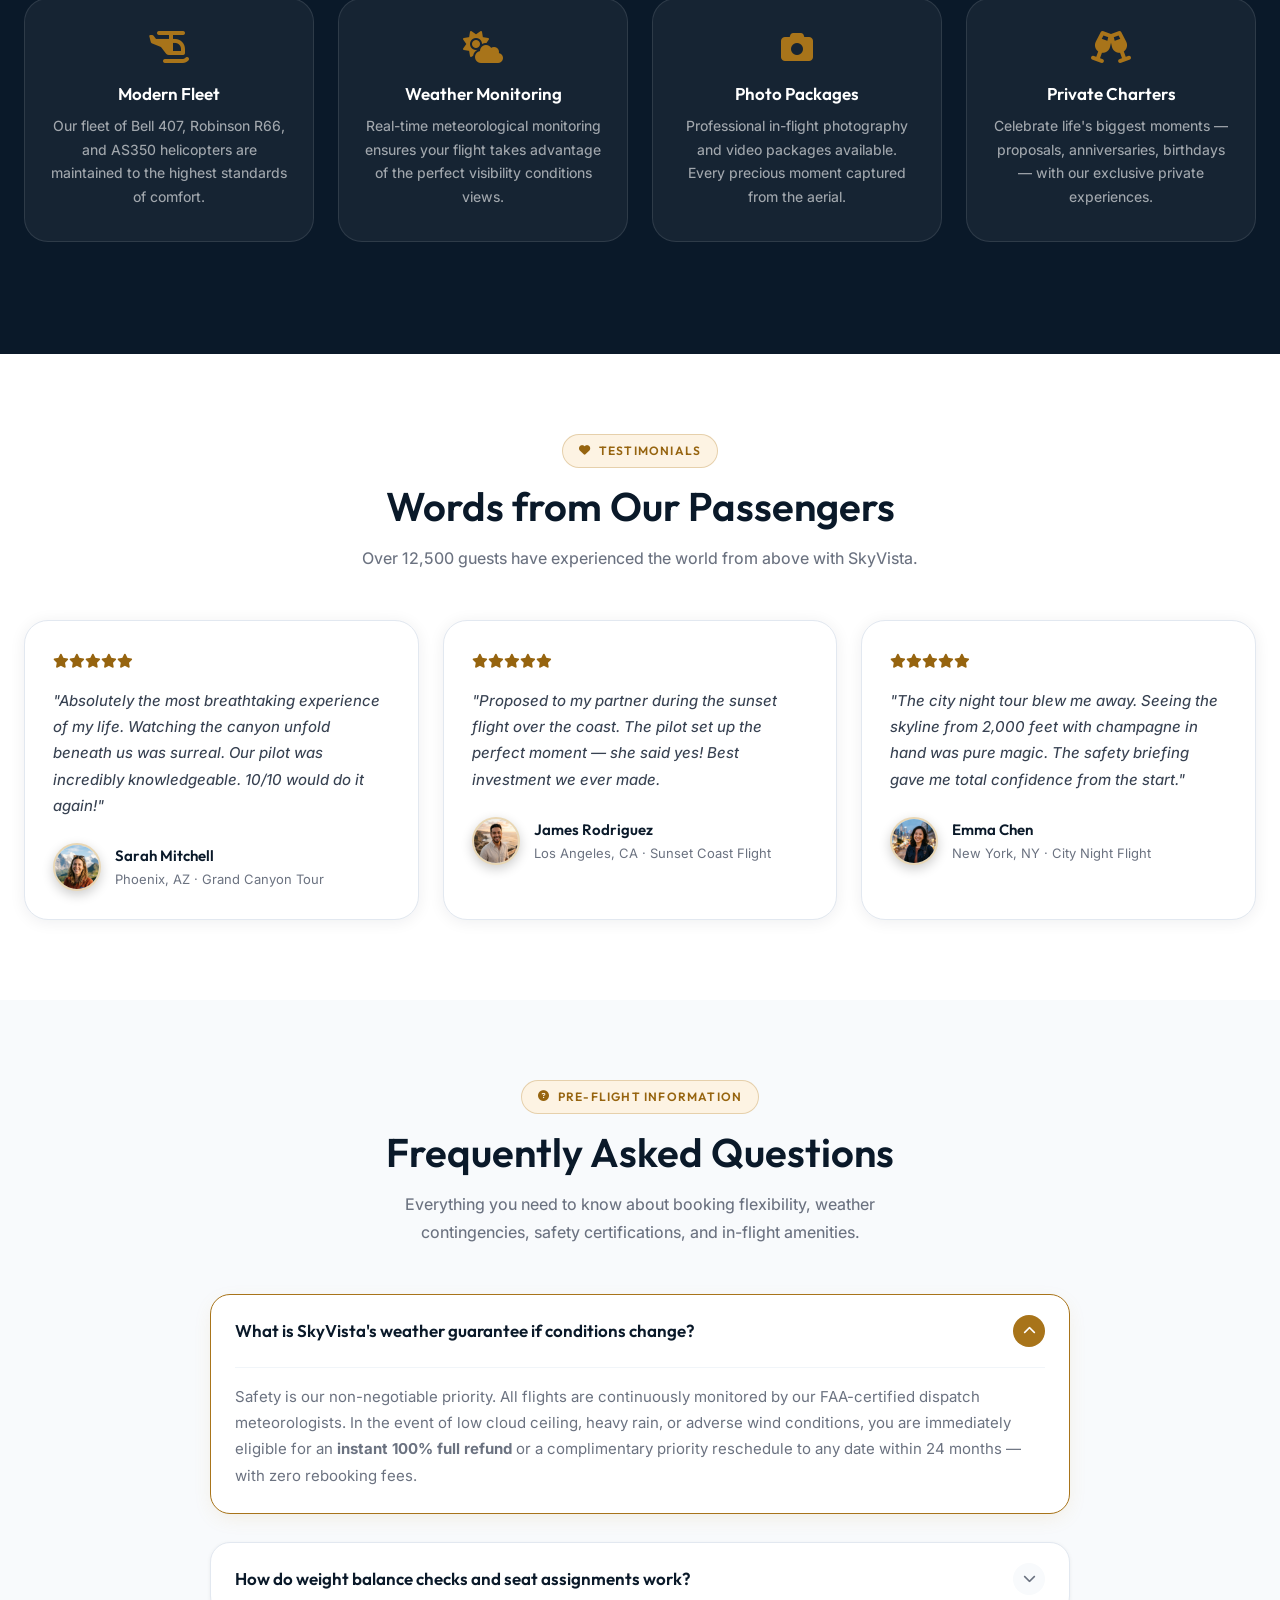
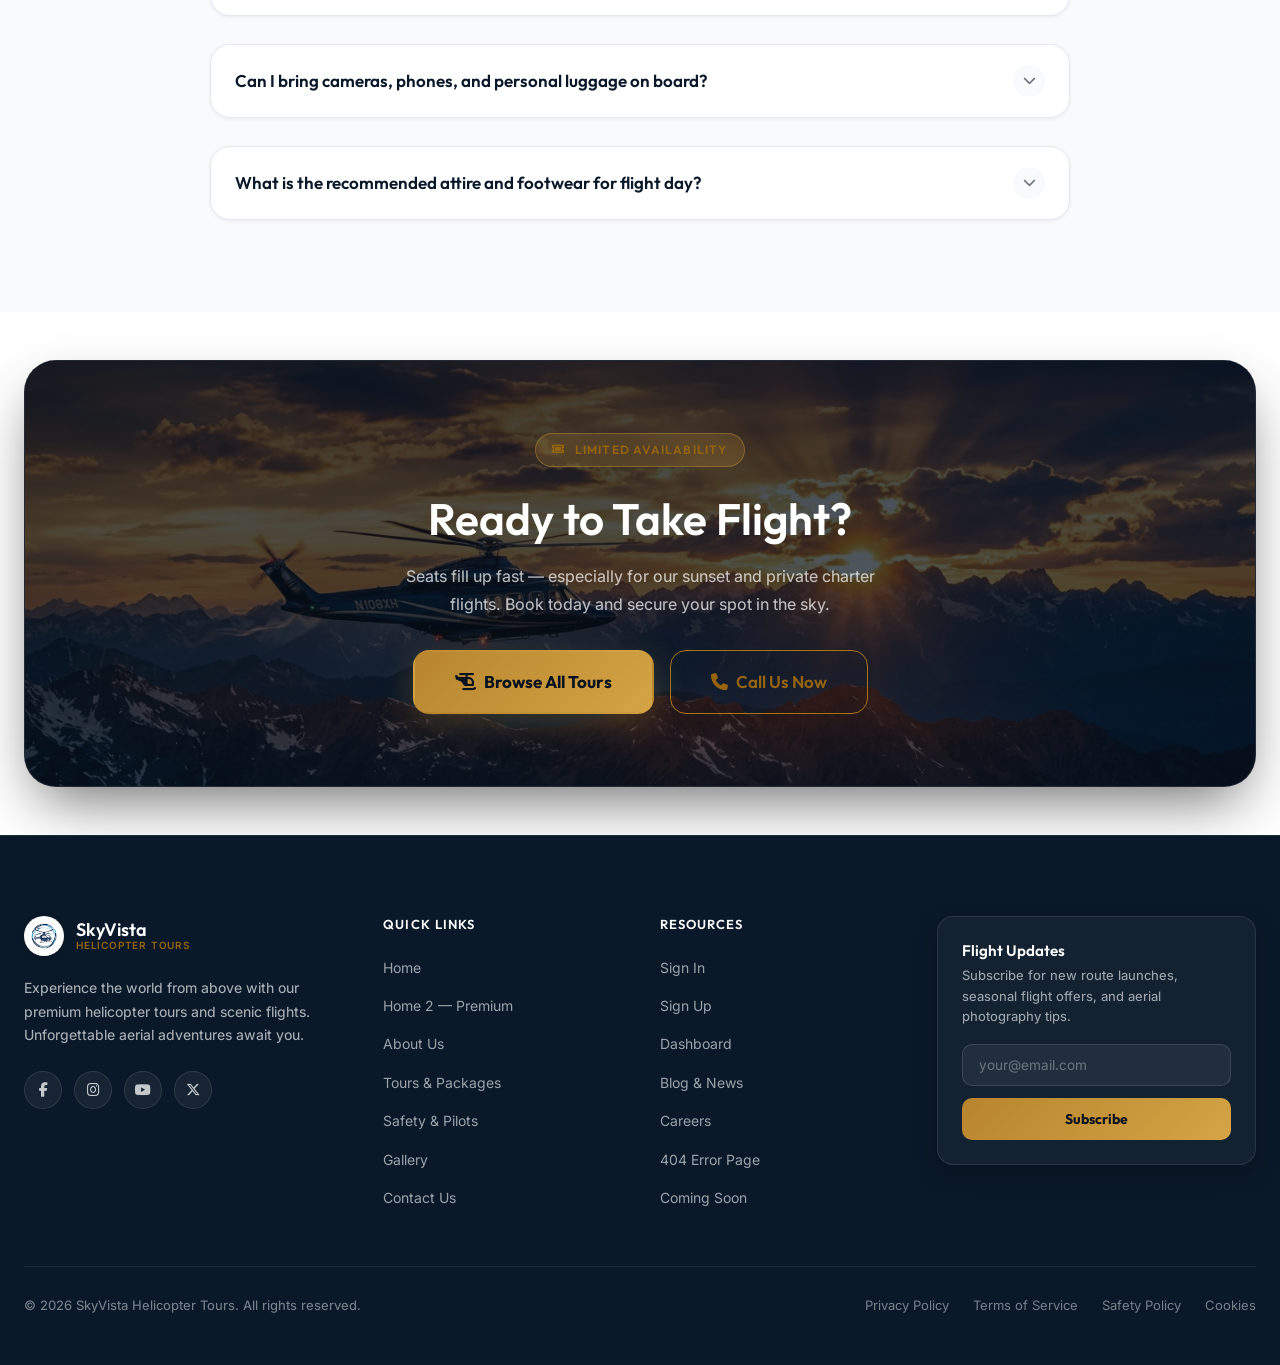
==== commit 33a78767: "feat: add about us page with company history, pilot bios, and imagery" ====
--- a/index.html
+++ b/index.html
@@ -223,8 +223,8 @@
         }
         .stat-strip-item:last-child { border-right: none; }
         .stat-strip-val {
-            font-family: var(--font-heading); font-size: 1.875rem; font-weight: 600;
-            color: var(--secondary); display: block; margin-bottom: 0.25rem;
+            font-family: var(--font-heading); font-size: 1.875rem; font-weight: 700;
+            color: var(--secondary-text); display: block; margin-bottom: 0.25rem;
         }
         .stat-strip-lbl { font-size: 0.8125rem; color: var(--text-muted); font-weight: 500; }
 
@@ -318,15 +318,16 @@
         .dark .route-item:hover { background: rgba(232,184,96,0.08); }
         .route-item-icon {
             width: 36px; height: 36px; border-radius: var(--radius-sm);
-            background: var(--secondary-light); color: var(--secondary);
+            background: var(--secondary-light); color: var(--secondary-text);
+            border: 1px solid var(--secondary-glow);
             display: flex; align-items: center; justify-content: center; font-size: 0.875rem;
             flex-shrink: 0;
         }
-        .dark .route-item-icon { background: rgba(232,184,96,0.12); }
+        .dark .route-item-icon { background: var(--secondary-light); color: var(--secondary-text); }
         .route-item-info { flex: 1; }
         .route-item-name { font-family: var(--font-heading); font-size: 0.9375rem; font-weight: 600; color: var(--text-heading); }
         .route-item-dur { font-size: 0.8125rem; color: var(--text-muted); }
-        .route-item-price { font-family: var(--font-heading); font-weight: 600; color: var(--secondary); font-size: 1rem; }
+        .route-item-price { font-family: var(--font-heading); font-weight: 700; color: var(--secondary-text); font-size: 1rem; }
 
         /* Experience section (dark bg) */
         .section-dark {
@@ -354,7 +355,7 @@
             box-shadow: var(--shadow-card); transition: var(--transition-smooth);
         }
         .testimonial-card:hover { box-shadow: var(--shadow-card-hover); transform: translateY(-3px); }
-        .testimonial-stars { color: var(--secondary); font-size: 0.875rem; margin-bottom: 1rem; }
+        .testimonial-stars { color: var(--secondary-text); font-size: 0.875rem; margin-bottom: 1rem; }
         .testimonial-text {
             font-size: 0.9375rem; color: var(--text-body); line-height: 1.75;
             margin-bottom: 1.5rem; font-style: italic;
@@ -775,13 +776,44 @@
             .faq-concierge-card { padding: 1.25rem 1rem; flex-direction: column; text-align: center; }
             .faq-concierge-card .btn { width: 100%; justify-content: center; }
         }
+        @media (max-width: 576px) {
+            .fleet-chip {
+                font-size: 0.6875rem;
+                padding: 0.3rem 0.65rem;
+                max-width: calc(100% - 1.5rem);
+                white-space: nowrap;
+            }
+            .fleet-chip-top {
+                top: 0.75rem;
+                left: 0.75rem;
+            }
+            .fleet-chip-bottom {
+                bottom: 3rem;
+                left: 0.75rem;
+            }
+            .fleet-chip-speed {
+                bottom: 0.75rem;
+                right: 0.75rem;
+            }
+            [dir="rtl"] .fleet-chip-top {
+                left: auto;
+                right: 0.75rem;
+            }
+            [dir="rtl"] .fleet-chip-bottom {
+                left: auto;
+                right: 0.75rem;
+            }
+            [dir="rtl"] .fleet-chip-speed {
+                right: auto;
+                left: 0.75rem;
+            }
+        }
         @media (max-width: 480px) {
             .hero-slider-controls { bottom: 1rem; }
             .stats-strip-inner { grid-template-columns: 1fr 1fr; }
             .experience-grid { grid-template-columns: 1fr; }
             .hero-routes { display: none; }
             .fleet-specs-grid { grid-template-columns: 1fr; }
-            .fleet-chip { font-size: 0.6875rem; padding: 0.3rem 0.65rem; }
             .faq-badge { display: none; }
         }
     </style>
@@ -990,6 +1022,11 @@
                 </div>
             </div>
         </div>
+        <div class="text-center animate-on-scroll" style="margin-top:2.5rem;">
+            <a href="about.html" class="btn btn-outline" style="border-radius:var(--radius-full);padding:0.75rem 1.75rem;font-weight:600;display:inline-flex;align-items:center;gap:0.6rem;">
+                <i class="fas fa-compass" style="color:var(--secondary);"></i> Discover Our 16-Year Story &amp; Values <i class="fas fa-arrow-right" style="font-size:0.85em;"></i>
+            </a>
+        </div>
     </div>
 </section>
 
@@ -1157,7 +1194,7 @@
         <!-- Panel 1: Bell 407 GX -->
         <div class="fleet-panel active" id="fleet-bell407">
             <div class="fleet-img-wrap animate-on-scroll delay-1">
-                <img src="assets/images/tour-canyon-flight.jpg" alt="Bell 407 GX Executive Helicopter">
+                <img src="assets/images/fleet-bell407-executive.jpg" alt="Bell 407 GX Executive Helicopter">
                 <div class="fleet-img-overlay"></div>
                 <div class="fleet-chip fleet-chip-top">
                     <i class="fas fa-certificate" style="color:var(--secondary);"></i> FAA Part 135 Certified
@@ -1202,7 +1239,7 @@
         <!-- Panel 2: Airbus H130 EcoStar -->
         <div class="fleet-panel" id="fleet-h130">
             <div class="fleet-img-wrap">
-                <img src="assets/images/helicopter-city.jpg" alt="Airbus H130 EcoStar Helicopter">
+                <img src="assets/images/fleet-h130-ecostar.jpg" alt="Airbus H130 EcoStar Helicopter">
                 <div class="fleet-img-overlay"></div>
                 <div class="fleet-chip fleet-chip-top">
                     <i class="fas fa-volume-xmark" style="color:#4ADE80;"></i> Quietest Sightseeing Aircraft
@@ -1247,7 +1284,7 @@
         <!-- Panel 3: Robinson R66 Turbine -->
         <div class="fleet-panel" id="fleet-r66">
             <div class="fleet-img-wrap">
-                <img src="assets/images/tour-coastal.jpg" alt="Robinson R66 Turbine Helicopter">
+                <img src="assets/images/fleet-robinson-r66.jpg" alt="Robinson R66 Turbine Helicopter">
                 <div class="fleet-img-overlay"></div>
                 <div class="fleet-chip fleet-chip-top">
                     <i class="fas fa-camera-retro" style="color:var(--secondary);"></i> Open-Lens Photography Specialist
--- a/style.css
+++ b/style.css
@@ -16,12 +16,17 @@
     --primary-text: #1A3A5C;
     --primary-gradient: linear-gradient(135deg, #1A3A5C 0%, #0F2540 100%);
 
-    --secondary: #C9973A;
-    --secondary-hover: #B8852E;
+    --secondary: #A8741A;
+    --secondary-hover: #8F6010;
     --secondary-light: #FDF3E3;
-    --secondary-glow: rgba(201, 151, 58, 0.35);
-    --secondary-gradient: linear-gradient(135deg, #C9973A 0%, #E8B860 100%);
-    --secondary-text: #C9973A;
+    --secondary-glow: rgba(168, 116, 26, 0.28);
+    --secondary-gradient: linear-gradient(135deg, #B8852E 0%, #D4A445 100%);
+    --secondary-text: #96640F;
+
+    /* Consistent Hero Standards Across Pages */
+    --page-hero-height: 50vh;
+    --page-hero-min: 440px;
+    --page-hero-max: 500px;
 
     /* Accent for badges / tags */
     --accent-sky: #4A90D9;
@@ -81,17 +86,18 @@
     color-scheme: dark;
     --primary: #4A90D9;
     --primary-hover: #3A7BC8;
-    --primary-dark: #2563EB;
+    --primary-dark: #071322;
     --primary-light: rgba(74, 144, 217, 0.15);
     --primary-glow: rgba(74, 144, 217, 0.3);
     --primary-subtle: rgba(74, 144, 217, 0.1);
     --primary-text: #7AB5E8;
 
     --secondary: #E8B860;
-    --secondary-hover: #D4A445;
+    --secondary-hover: #F3CA7E;
     --secondary-light: rgba(232, 184, 96, 0.15);
-    --secondary-glow: rgba(232, 184, 96, 0.3);
-    --secondary-text: #E8B860;
+    --secondary-glow: rgba(232, 184, 96, 0.32);
+    --secondary-gradient: linear-gradient(135deg, #D4A445 0%, #F0C475 100%);
+    --secondary-text: #F0C475;
 
     --text-heading: #F1F5F9;
     --text-body: #CBD5E1;
@@ -212,16 +218,17 @@
     font-weight: 600;
     text-transform: uppercase;
     letter-spacing: 0.1em;
-    color: var(--secondary);
+    color: var(--secondary-text);
     margin-bottom: 1rem;
     padding: 0.375rem 1rem;
     background: var(--secondary-light);
     border-radius: var(--radius-full);
-    border: 1px solid rgba(201, 151, 58, 0.2);
+    border: 1px solid var(--secondary-glow);
 }
 
 .dark .section-tag {
-    background: rgba(232, 184, 96, 0.12);
+    color: var(--secondary-text);
+    background: var(--secondary-light);
     border-color: rgba(232, 184, 96, 0.25);
 }
 
@@ -262,7 +269,7 @@
     font-family: var(--font-heading);
     font-weight: 600;
     font-size: 0.9375rem;
-    border-radius: var(--radius-md);
+    border-radius: 50%;
     padding: 0.75rem 1.75rem;
     transition: var(--transition-smooth);
     border: 2px solid transparent;
@@ -290,18 +297,20 @@
     box-shadow: var(--shadow-gold);
 }
 .btn-primary:hover {
-    background: linear-gradient(135deg, #B8852E 0%, #D4A445 100%);
+    background: linear-gradient(135deg, #A8741A 0%, #C9973A 100%);
     color: #08121e;
     transform: translateY(-2px);
-    box-shadow: 0 12px 36px rgba(201, 151, 58, 0.4);
+    box-shadow: 0 12px 36px var(--secondary-glow);
 }
 .dark .btn-primary {
+    background: var(--secondary-gradient);
     color: #08121e;
     font-weight: 700;
 }
 .dark .btn-primary:hover {
+    background: linear-gradient(135deg, #E8B860 0%, #F8D896 100%);
+    box-shadow: 0 12px 36px var(--secondary-glow);
     color: #08121e;
-    box-shadow: 0 12px 36px rgba(232, 184, 96, 0.35);
 }
 
 .btn-secondary {
@@ -340,18 +349,20 @@
 
 .btn-outline-gold {
     background: transparent;
-    color: var(--secondary);
+    color: var(--secondary-text);
     border-color: var(--secondary);
 }
 .dark .btn-outline-gold {
-    color: var(--secondary);
+    color: var(--secondary-text);
     border-color: var(--secondary);
 }
 .btn-outline-gold:hover,
 .dark .btn-outline-gold:hover {
     background: var(--secondary);
-    color: #fff !important;
+    color: #08121e !important;
+    border-color: var(--secondary);
     transform: translateY(-2px);
+    box-shadow: var(--shadow-gold);
 }
 
 .btn-ghost {
@@ -472,7 +483,7 @@
 .nav-logo-text .brand-bottom {
     font-size: 0.625rem;
     font-weight: 600;
-    color: var(--secondary);
+    color: var(--secondary-text);
     text-transform: uppercase;
     letter-spacing: 0.08em;
     transition: var(--transition-fast);
@@ -667,7 +678,7 @@
     align-items: center;
     justify-content: space-between;
     padding: 0.75rem 1rem;
-    border-radius: var(--radius-md);
+    border-radius: 50%;
     font-family: var(--font-heading);
     font-weight: 500;
     font-size: 0.9375rem;
@@ -818,10 +829,10 @@
 
 .footer-social-link:hover {
     border-color: var(--secondary);
-    color: #FFFFFF;
+    color: #08121e;
     background: var(--secondary);
     transform: translateY(-2px);
-    box-shadow: 0 4px 14px rgba(201, 151, 58, 0.35);
+    box-shadow: 0 4px 14px var(--secondary-glow);
 }
 
 /* Fallback for Font Awesome 6 Free missing brand icons */
@@ -931,11 +942,11 @@
     width: 100%;
     padding: 0.75rem 1rem;
     background: var(--secondary-gradient);
-    color: #FFFFFF;
+    color: #08121e;
     border: none;
     border-radius: 10px;
     font-family: var(--font-heading);
-    font-weight: 600;
+    font-weight: 700;
     font-size: 0.875rem;
     cursor: pointer;
     transition: var(--transition-fast);
@@ -945,9 +956,15 @@
 }
 
 .footer-newsletter-btn:hover {
-    background: linear-gradient(135deg, #B8852E 0%, #C9973A 100%);
+    background: linear-gradient(135deg, #A8741A 0%, #C9973A 100%);
     transform: translateY(-1px);
-    box-shadow: 0 4px 14px rgba(201, 151, 58, 0.35);
+    box-shadow: 0 4px 14px var(--secondary-glow);
+    color: #08121e;
+}
+.dark .footer-newsletter-btn:hover {
+    background: linear-gradient(135deg, #E8B860 0%, #F8D896 100%);
+    box-shadow: 0 4px 14px var(--secondary-glow);
+    color: #08121e;
 }
 
 /* Footer Bottom Bar */
@@ -1053,7 +1070,8 @@
 }
 
 .badge-primary { background: var(--primary-light); color: var(--primary); border-color: rgba(26,58,92,0.15); }
-.badge-gold { background: var(--secondary-light); color: var(--secondary); border-color: rgba(201,151,58,0.2); }
+.badge-gold { background: var(--secondary-light); color: var(--secondary-text); border-color: var(--secondary-glow); }
+.dark .badge-gold { background: var(--secondary-light); color: var(--secondary-text); border-color: rgba(232, 184, 96, 0.28); }
 .badge-success { background: var(--green-light); color: var(--green); }
 .badge-warning { background: var(--amber-light); color: var(--amber); }
 .badge-danger { background: var(--red-light); color: var(--red); }
@@ -1076,9 +1094,9 @@
 .form-input, .form-select, .form-textarea {
     width: 100%;
     padding: 0.75rem 1rem;
-    background: var(--bg-card);
+    background-color: var(--bg-card);
     border: 1.5px solid var(--border-default);
-    border-radius: var(--radius-md);
+    border-radius: 50%;
     font-family: var(--font-body);
     font-size: 0.9375rem;
     color: var(--text-body);
@@ -1087,15 +1105,15 @@
 .form-input:focus, .form-select:focus, .form-textarea:focus {
     border-color: var(--secondary);
     box-shadow: 0 0 0 3px rgba(201, 151, 58, 0.12);
-    background: var(--bg-body);
+    background-color: var(--bg-body);
 }
 .dark .form-input, .dark .form-select, .dark .form-textarea {
-    background: var(--bg-surface);
+    background-color: var(--bg-surface);
     border-color: var(--border-default);
     color: var(--text-body);
 }
 .dark .form-input:focus, .dark .form-select:focus, .dark .form-textarea:focus {
-    background: var(--bg-card);
+    background-color: var(--bg-card);
     border-color: var(--secondary);
 }
 .form-input::placeholder, .form-textarea::placeholder { color: var(--text-light); }
@@ -1165,6 +1183,104 @@
     width: 100%;
 }
 
+/* Page Hero — Consistent across all inner pages (Tours, Gallery, Safety, Contact) */
+.page-hero {
+    min-height: var(--page-hero-height);
+    min-height: clamp(var(--page-hero-min), var(--page-hero-height), var(--page-hero-max));
+    position: relative;
+    display: flex;
+    align-items: center;
+    justify-content: center;
+    overflow: hidden;
+    background: var(--primary-dark);
+    padding: calc(var(--navbar-height) + 1.5rem) 0 2.5rem;
+    box-sizing: border-box;
+}
+
+.page-hero-bg {
+    position: absolute;
+    inset: 0;
+    width: 100%;
+    height: 100%;
+    object-fit: cover;
+    object-position: center;
+    z-index: 0;
+}
+
+.page-hero-overlay {
+    position: absolute;
+    inset: 0;
+    background: linear-gradient(to bottom, rgba(8, 15, 26, 0.72) 0%, rgba(8, 15, 26, 0.48) 55%, rgba(8, 15, 26, 0.85) 100%);
+    z-index: 1;
+}
+
+.page-hero-content {
+    position: relative;
+    z-index: 2;
+    width: 100%;
+    color: #fff;
+    text-align: center;
+    display: flex;
+    flex-direction: column;
+    align-items: center;
+    justify-content: center;
+}
+
+.page-hero-title {
+    font-family: var(--font-heading);
+    font-size: clamp(2rem, 4.2vw, 2.85rem);
+    font-weight: 600 !important;
+    color: #fff;
+    margin-bottom: 0.75rem;
+    line-height: 1.2;
+    text-align: center;
+}
+
+.page-hero-sub {
+    font-size: 1.05rem;
+    color: rgba(255, 255, 255, 0.78);
+    max-width: 580px;
+    line-height: 1.65;
+    margin: 0 auto;
+    text-align: center;
+}
+
+.page-hero-badges {
+    display: flex;
+    flex-wrap: wrap;
+    gap: 0.75rem;
+    margin-top: 1.25rem;
+    justify-content: center;
+    align-items: center;
+}
+
+.hero-chip {
+    display: inline-flex;
+    align-items: center;
+    gap: 0.5rem;
+    background: rgba(255, 255, 255, 0.1);
+    backdrop-filter: blur(8px);
+    -webkit-backdrop-filter: blur(8px);
+    border: 1px solid rgba(255, 255, 255, 0.2);
+    border-radius: var(--radius-full);
+    padding: 0.375rem 0.875rem;
+    font-size: 0.8125rem;
+    color: rgba(255, 255, 255, 0.88);
+    white-space: nowrap;
+    transition: var(--transition-fast);
+}
+
+.hero-chip:hover {
+    background: rgba(255, 255, 255, 0.16);
+    border-color: rgba(255, 255, 255, 0.35);
+    color: #fff;
+}
+
+.hero-chip i {
+    font-size: 0.75rem;
+    color: var(--secondary);
+}
+
 /* ══════════════════════════════════════════════════════
    SCROLL ANIMATIONS
 ══════════════════════════════════════════════════════ */
@@ -1212,20 +1328,21 @@
 ══════════════════════════════════════════════════════ */
 .scroll-to-top-btn {
     position: fixed;
-    bottom: 1.75rem;
-    right: 1.75rem;
+    bottom: 2rem;
+    right: 2rem;
     z-index: 900;
     width: 44px;
     height: 44px;
-    border-radius: var(--radius-md);
+    border-radius: 50%;
     background: var(--secondary-gradient);
-    color: #fff;
+    color: #08121e;
     border: none;
     cursor: pointer;
     display: flex;
     align-items: center;
     justify-content: center;
-    font-size: 1rem;
+    font-size: 0.95rem;
+    font-weight: 700;
     box-shadow: var(--shadow-gold);
     opacity: 0;
     visibility: hidden;
@@ -1233,7 +1350,7 @@
     transition: var(--transition-smooth);
 }
 .scroll-to-top-btn.visible { opacity: 1; visibility: visible; transform: translateY(0); }
-.scroll-to-top-btn:hover { transform: translateY(-3px); box-shadow: 0 12px 32px rgba(201,151,58,0.45); }
+.scroll-to-top-btn:hover { transform: translateY(-3px); box-shadow: 0 12px 32px var(--secondary-glow); color: #08121e; }
 
 /* ══════════════════════════════════════════════════════
    STAT COUNTER
@@ -1648,7 +1765,7 @@
     right: 1.5rem;
     width: 44px;
     height: 44px;
-    border-radius: var(--radius-md);
+    border-radius: 50%;
     background: rgba(255,255,255,0.1);
     border: 1px solid rgba(255,255,255,0.2);
     color: #fff;
@@ -1720,7 +1837,28 @@
    RESPONSIVE
 ══════════════════════════════════════════════════════ */
 @media (max-width: 1024px) {
-    :root { --navbar-height: 68px; }
+    :root {
+        --navbar-height: 68px;
+        --page-hero-height: 46vh;
+        --page-hero-min: 400px;
+        --page-hero-max: 450px;
+    }
+    .page-hero {
+        padding: calc(var(--navbar-height) + 1.25rem) 0 2rem;
+    }
+    .page-hero-title {
+        font-size: clamp(2rem, 4.5vw, 2.5rem);
+        margin-bottom: 0.65rem;
+    }
+    .page-hero-sub {
+        font-size: 0.95rem;
+        line-height: 1.6;
+        max-width: 520px;
+    }
+    .page-hero-badges {
+        margin-top: 1rem;
+        gap: 0.6rem;
+    }
     .section { padding: 4rem 0; }
     .section-lg { padding: 5rem 0; }
     .grid-4 { grid-template-columns: repeat(2, 1fr); }
@@ -1735,7 +1873,34 @@
 }
 
 @media (max-width: 768px) {
-    :root { --navbar-height: 64px; --site-gutter: 1.25rem; }
+    :root {
+        --navbar-height: 64px;
+        --site-gutter: 1.25rem;
+        --page-hero-height: 42vh;
+        --page-hero-min: 350px;
+        --page-hero-max: 390px;
+    }
+    .page-hero {
+        padding: calc(var(--navbar-height) + 1rem) 0 1.5rem;
+    }
+    .page-hero-title {
+        font-size: clamp(1.65rem, 5.5vw, 2.15rem);
+        margin-bottom: 0.5rem;
+    }
+    .page-hero-sub {
+        font-size: 0.875rem;
+        line-height: 1.5;
+        max-width: 440px;
+    }
+    .page-hero-badges {
+        margin-top: 0.75rem;
+        gap: 0.5rem;
+    }
+    .hero-chip {
+        padding: 0.3rem 0.75rem;
+        font-size: 0.75rem;
+        gap: 0.4rem;
+    }
     .section { padding: 3rem 0; }
     .section-lg { padding: 4rem 0; }
     .section-title { font-size: clamp(1.5rem, 5vw, 2rem); }
@@ -1750,7 +1915,34 @@
 }
 
 @media (max-width: 480px) {
-    :root { --navbar-height: 60px; --site-gutter: 1rem; }
+    :root {
+        --navbar-height: 60px;
+        --site-gutter: 1rem;
+        --page-hero-height: 38vh;
+        --page-hero-min: 320px;
+        --page-hero-max: 350px;
+    }
+    .page-hero {
+        padding: calc(var(--navbar-height) + 0.65rem) 0 1.25rem;
+    }
+    .page-hero-title {
+        font-size: 1.55rem;
+        margin-bottom: 0.35rem;
+    }
+    .page-hero-sub {
+        font-size: 0.8rem;
+        line-height: 1.45;
+        max-width: 320px;
+    }
+    .page-hero-badges {
+        margin-top: 0.65rem;
+        gap: 0.35rem;
+    }
+    .hero-chip {
+        padding: 0.25rem 0.6rem;
+        font-size: 0.7rem;
+        gap: 0.3rem;
+    }
     .section { padding: 2.5rem 0; }
     .btn { font-size: 0.875rem; padding: 0.625rem 1.25rem; }
     .btn-lg { padding: 0.75rem 1.75rem; font-size: 0.9375rem; }
@@ -1790,11 +1982,11 @@
 .tour-card:hover .tour-card-img { transform: scale(1.05); }
 .tour-card-badge {
     position: absolute; top: 1rem; left: 1rem;
-    font-family: var(--font-heading); font-size: 0.6875rem; font-weight: 600;
+    font-family: var(--font-heading); font-size: 0.6875rem; font-weight: 700;
     padding: 0.3rem 0.75rem; border-radius: var(--radius-full);
-    background: var(--secondary); color: #fff; backdrop-filter: blur(8px);
-}
-.tour-card-badge-popular { background: rgba(201,151,58,0.9); }
+    background: var(--secondary); color: #08121e; backdrop-filter: blur(8px);
+}
+.tour-card-badge-popular { background: var(--secondary); color: #08121e; }
 .tour-card-duration {
     position: absolute; bottom: 1rem; right: 1rem;
     display: flex; align-items: center; gap: 0.375rem;
@@ -1811,7 +2003,7 @@
 .tour-card-meta { display: flex; align-items: center; justify-content: space-between; gap: 1rem; }
 .tour-price { display: flex; flex-direction: column; gap: 0.125rem; }
 .tour-price-from { font-size: 0.75rem; color: var(--text-muted); font-weight: 500; }
-.tour-price-value { font-family: var(--font-heading); font-size: 1.25rem; font-weight: 600; color: var(--secondary); }
+.tour-price-value { font-family: var(--font-heading); font-size: 1.25rem; font-weight: 700; color: var(--secondary-text); }
 .tour-price-per { font-size: 0.75rem; font-weight: 500; color: var(--text-muted); }
 
 /* ══════════════════════════════════════════════════════
@@ -1821,25 +2013,34 @@
     display: inline-flex; align-items: center; gap: 0.5rem;
     font-family: var(--font-heading); font-size: 0.75rem; font-weight: 600;
     text-transform: uppercase; letter-spacing: 0.1em;
-    color: var(--secondary); padding: 0.375rem 1rem;
+    color: var(--secondary-text); padding: 0.375rem 1rem;
     background: var(--secondary-light);
-    border: 1px solid rgba(201,151,58,0.2);
+    border: 1px solid var(--secondary-glow);
     border-radius: var(--radius-full); margin-bottom: 0.875rem;
     display: inline-flex;
 }
-.dark .section-tag { background: rgba(201,151,58,0.1); border-color: rgba(201,151,58,0.25); }
+.dark .section-tag {
+    color: var(--secondary-text);
+    background: var(--secondary-light);
+    border-color: rgba(232, 184, 96, 0.25);
+}
 
 /* ══════════════════════════════════════════════════════
    FEATURE ICON WRAP
 ══════════════════════════════════════════════════════ */
 .feature-icon-wrap {
     width: 52px; height: 52px; border-radius: var(--radius-lg);
-    background: var(--secondary-light); color: var(--secondary);
+    background: var(--secondary-light); color: var(--secondary-text);
+    border: 1px solid var(--secondary-glow);
     display: flex; align-items: center; justify-content: center;
     font-size: 1.25rem; flex-shrink: 0; transition: var(--transition-smooth);
 }
-.dark .feature-icon-wrap { background: rgba(232,184,96,0.12); }
-.feature-strip-card:hover .feature-icon-wrap { background: var(--secondary); color: #fff; }
+.dark .feature-icon-wrap {
+    background: var(--secondary-light);
+    border-color: rgba(232, 184, 96, 0.25);
+    color: var(--secondary-text);
+}
+.feature-strip-card:hover .feature-icon-wrap { background: var(--secondary); color: #08121e; }
 
 /* ══════════════════════════════════════════════════════
    BADGES
@@ -1851,13 +2052,13 @@
     white-space: nowrap;
 }
 .badge-primary { background: var(--primary-light); color: var(--primary); }
-.badge-gold { background: var(--secondary-light); color: #92620F; }
+.badge-gold { background: var(--secondary-light); color: var(--secondary-text); border: 1px solid var(--secondary-glow); }
 .badge-success { background: var(--green-light); color: var(--green); }
 .badge-warning { background: var(--amber-light); color: var(--amber); }
 .badge-danger { background: var(--red-light); color: var(--red); }
 .badge-outline { background: transparent; border: 1.5px solid var(--border-default); color: var(--text-muted); }
 .dark .badge-primary { background: rgba(26,58,92,0.25); color: #90b8e0; }
-.dark .badge-gold { background: rgba(201,151,58,0.22); color: #E8B860; }
+.dark .badge-gold { background: var(--secondary-light); color: var(--secondary-text); border-color: rgba(232, 184, 96, 0.28); }
 .tour-detail-badges .badge,
 .tour-card-badge {
     box-shadow: 0 4px 14px rgba(0,0,0,0.5) !important;
@@ -1885,17 +2086,40 @@
 .form-input {
     width: 100%; padding: 0.75rem 1rem;
     font-family: var(--font-body); font-size: 0.9375rem;
-    background: var(--bg-body); color: var(--text-body);
+    background-color: var(--bg-body); color: var(--text-body);
     border: 1.5px solid var(--border-default);
-    border-radius: var(--radius-md); outline: none;
+    border-radius: 50%; outline: none;
     transition: var(--transition-fast);
     box-sizing: border-box;
 }
-.dark .form-input { background: var(--bg-surface); color: var(--text-body); border-color: var(--border-default); }
+.dark .form-input { background-color: var(--bg-surface); color: var(--text-body); border-color: var(--border-default); }
 .form-input::placeholder { color: var(--text-light); }
 .form-input:focus { border-color: var(--secondary); box-shadow: 0 0 0 3px rgba(201,151,58,0.12); }
 .form-input:focus::-webkit-input-placeholder { opacity: 0.5; }
-.form-select { cursor: pointer; appearance: none; background-image: url("data:image/svg+xml,%3Csvg xmlns='http://www.w3.org/2000/svg' width='12' height='8' viewBox='0 0 12 8'%3E%3Cpath d='M1 1l5 5 5-5' stroke='%236B7280' stroke-width='1.5' fill='none' stroke-linecap='round'/%3E%3C/svg%3E"); background-repeat: no-repeat; background-position: right 0.875rem center; padding-right: 2.5rem; }
+.form-select {
+    cursor: pointer;
+    appearance: none;
+    -webkit-appearance: none;
+    background-image: url("data:image/svg+xml,%3Csvg xmlns='http://www.w3.org/2000/svg' width='12' height='8' viewBox='0 0 12 8'%3E%3Cpath d='M1 1l5 5 5-5' stroke='%236B7280' stroke-width='1.5' fill='none' stroke-linecap='round'/%3E%3C/svg%3E");
+    background-repeat: no-repeat;
+    background-position: right 0.875rem center;
+    background-size: 12px 8px;
+    padding-right: 2.5rem;
+}
+.dark .form-select {
+    background-image: url("data:image/svg+xml,%3Csvg xmlns='http://www.w3.org/2000/svg' width='12' height='8' viewBox='0 0 12 8'%3E%3Cpath d='M1 1l5 5 5-5' stroke='%2394A3B8' stroke-width='1.5' fill='none' stroke-linecap='round'/%3E%3C/svg%3E");
+    background-repeat: no-repeat;
+    background-position: right 0.875rem center;
+    background-size: 12px 8px;
+}
+.dark input[type="date"] {
+    color-scheme: dark;
+}
+.dark input[type="date"]::-webkit-calendar-picker-indicator {
+    filter: brightness(0) invert(1);
+    opacity: 0.95;
+    cursor: pointer;
+}
 .form-textarea { resize: vertical; min-height: 110px; line-height: 1.65; }
 
 /* Password wrapper */
@@ -1918,7 +2142,7 @@
 }
 
 /* Link */
-.link-primary { color: var(--secondary); font-weight: 600; transition: var(--transition-fast); }
+.link-primary { color: var(--secondary-text); font-weight: 600; transition: var(--transition-fast); }
 .link-primary:hover { color: var(--secondary-hover); text-decoration: underline; }
 
 /* Social login */
@@ -1926,13 +2150,13 @@
 .social-btn {
     display: flex; align-items: center; justify-content: center;
     padding: 0.75rem; border: 1.5px solid var(--border-default);
-    border-radius: var(--radius-md); background: var(--bg-body);
+    border-radius: 50%; background: var(--bg-body);
     cursor: pointer; transition: var(--transition-fast); font-size: 1.25rem;
     color: var(--text-body);
 }
 .social-btn:hover { border-color: var(--secondary); background: var(--secondary-light); transform: translateY(-2px); box-shadow: var(--shadow-sm); }
 .dark .social-btn { background: var(--bg-surface); border-color: var(--border-default); color: var(--text-body); }
-.dark .social-btn:hover { border-color: var(--secondary); background: rgba(201,151,58,0.08); }
+.dark .social-btn:hover { border-color: var(--secondary); background: var(--secondary-light); }
 
 /* Divider */
 .divider {
@@ -1965,7 +2189,7 @@
 .faq-question:hover { background: var(--bg-alt); }
 .faq-q-text { flex: 1; }
 .faq-icon {
-    font-size: 0.75rem; color: var(--secondary); flex-shrink: 0;
+    font-size: 0.75rem; color: var(--secondary-text); flex-shrink: 0;
     transition: transform 0.3s ease;
 }
 .faq-item.active .faq-icon { transform: rotate(180deg); }
@@ -1999,21 +2223,7 @@
 }
 .lightbox-close:hover { background: rgba(255,255,255,0.22); }
 
-/* ══════════════════════════════════════════════════════
-   SCROLL TO TOP
-══════════════════════════════════════════════════════ */
-.scroll-to-top-btn {
-    position: fixed; bottom: 2rem; right: 2rem; z-index: 500;
-    width: 44px; height: 44px; border-radius: 50%;
-    background: var(--secondary); color: #fff; font-size: 0.875rem;
-    display: flex; align-items: center; justify-content: center;
-    box-shadow: var(--shadow-gold); cursor: pointer;
-    opacity: 0; pointer-events: none; transform: translateY(12px);
-    transition: opacity 0.3s ease, transform 0.3s ease;
-    border: none;
-}
-.scroll-to-top-btn.visible { opacity: 1; pointer-events: auto; transform: translateY(0); }
-.scroll-to-top-btn:hover { background: var(--secondary-hover); transform: translateY(-3px); }
+
 
 
 /* ══════════════════════════════════════════════════════
@@ -2051,12 +2261,13 @@
 ══════════════════════════════════════════════════════ */
 .btn-outline-gold {
     background: transparent;
-    color: var(--secondary);
-    border: 2px solid var(--secondary);
+    color: var(--secondary-text);
+    border: 1.5px solid var(--secondary);
 }
 .btn-outline-gold:hover {
     background: var(--secondary);
-    color: #fff;
+    color: #08121e !important;
+    border-color: var(--secondary);
     transform: translateY(-2px);
     box-shadow: var(--shadow-gold);
 }
@@ -2144,7 +2355,7 @@
     display: inline-flex;
     align-items: center;
     justify-content: center;
-    border-radius: var(--radius-md);
+    border-radius: 50%;
     background: var(--bg-card);
     border: 1px solid var(--border-default);
     color: var(--text-heading);
@@ -2281,7 +2492,7 @@
 
 .dark .social-btn:hover {
     border-color: var(--secondary);
-    background: rgba(201, 151, 58, 0.15);
+    background: var(--secondary-light);
 }
 
 .social-btn svg {
@@ -2314,7 +2525,7 @@
 }
 
 .link-primary {
-    color: var(--secondary);
+    color: var(--secondary-text);
     font-weight: 600;
     font-size: 0.875rem;
     transition: var(--transition-fast);
@@ -2441,7 +2652,7 @@
     font-family: var(--font-heading);
     font-weight: 600;
     font-size: 2.25rem;
-    color: var(--secondary);
+    color: var(--secondary-text);
     line-height: 1.1;
     animation: countDown 2s ease-in-out infinite;
 }
@@ -2530,7 +2741,7 @@
 
 .coming-social-link:hover {
     border-color: var(--secondary);
-    color: #fff;
+    color: #08121e;
     background: var(--secondary);
     transform: translateY(-2px);
 }
@@ -2543,7 +2754,7 @@
 
 .dark .coming-social-link:hover {
     border-color: var(--secondary);
-    color: #fff;
+    color: #08121e;
     background: var(--secondary);
 }
 
